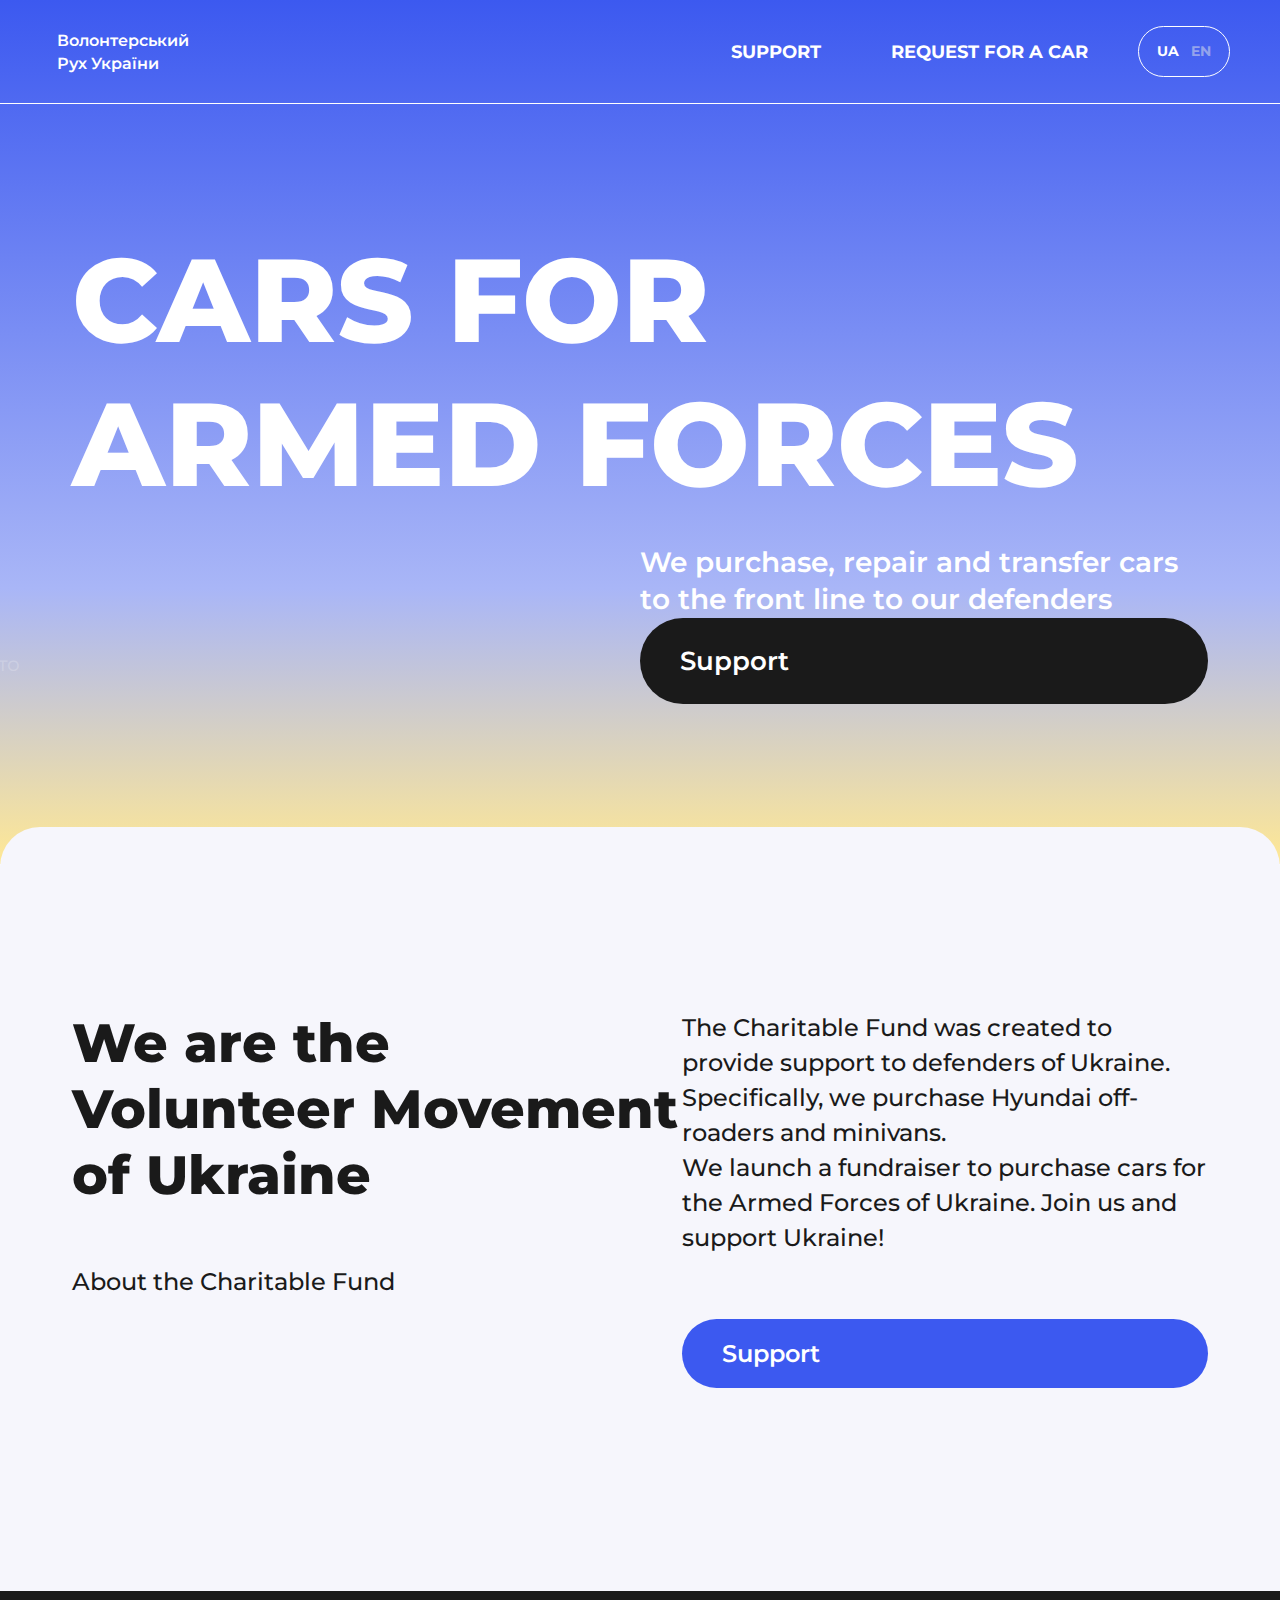
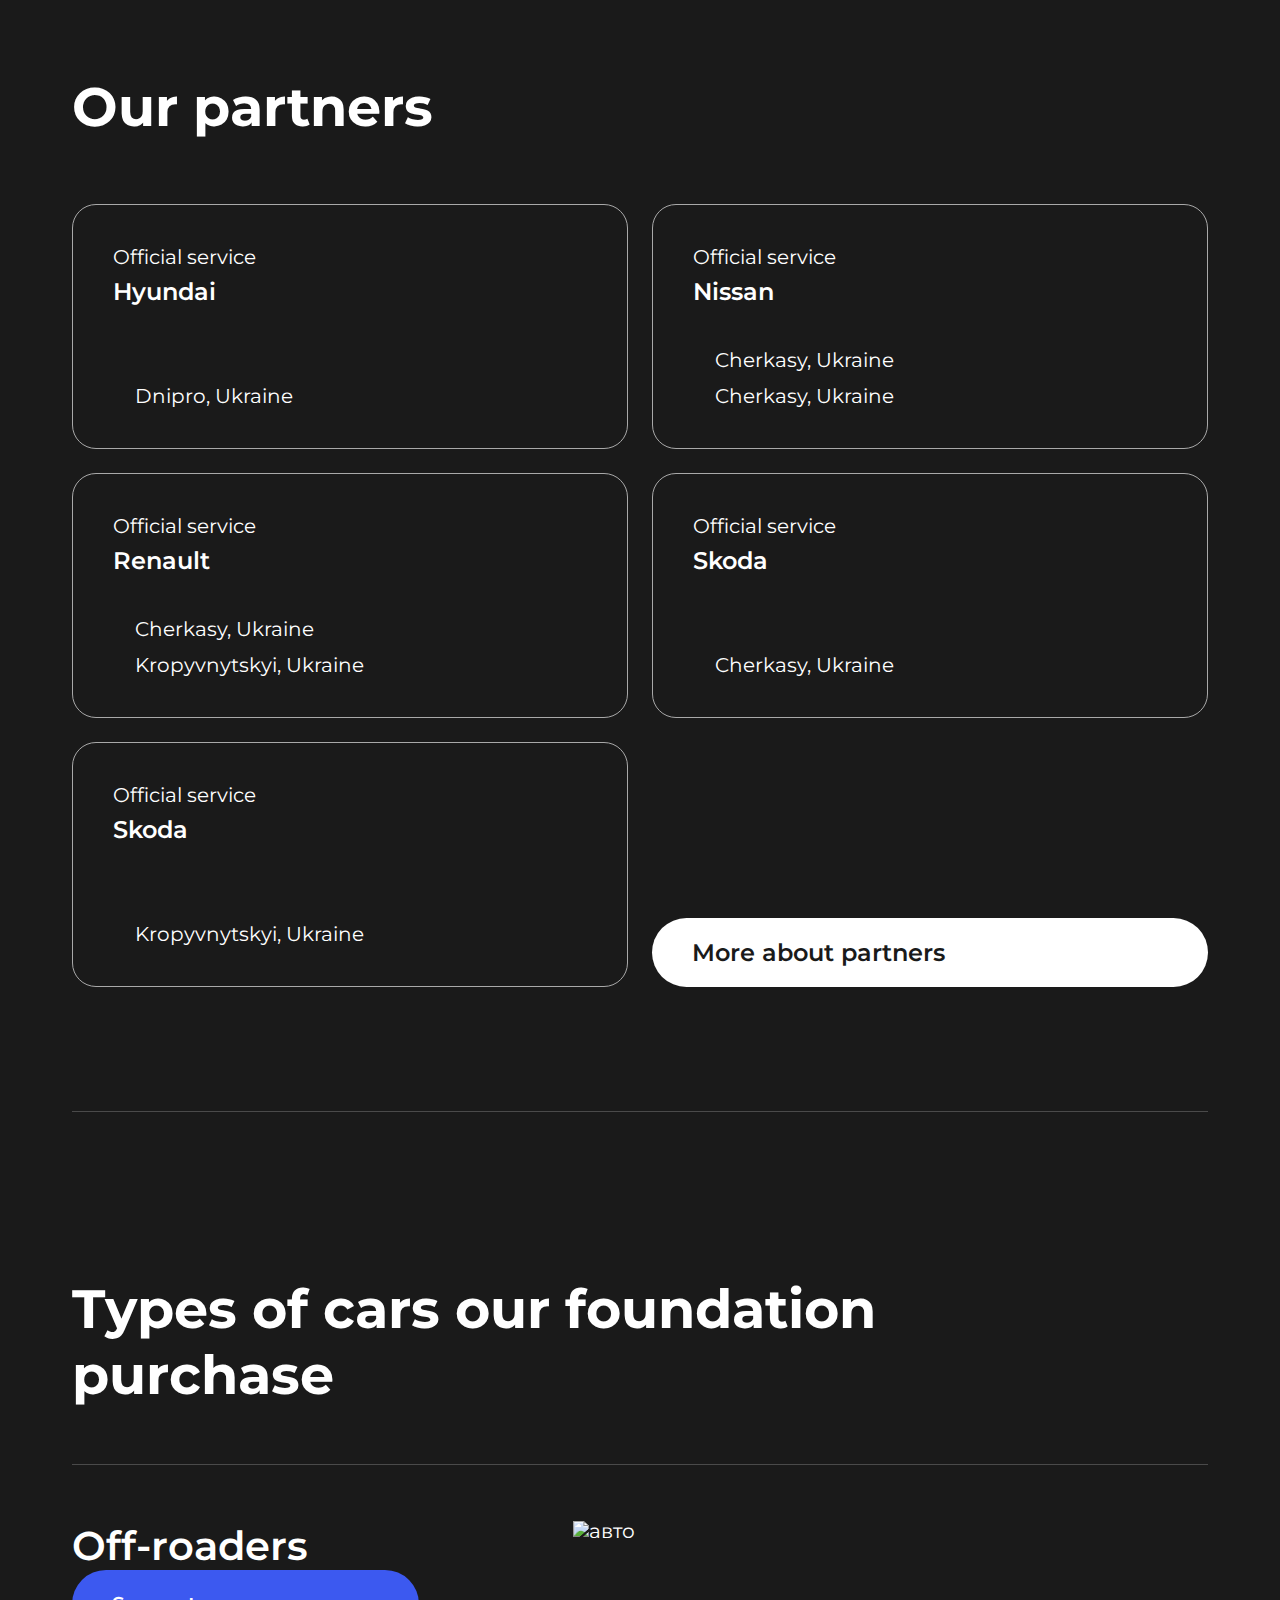
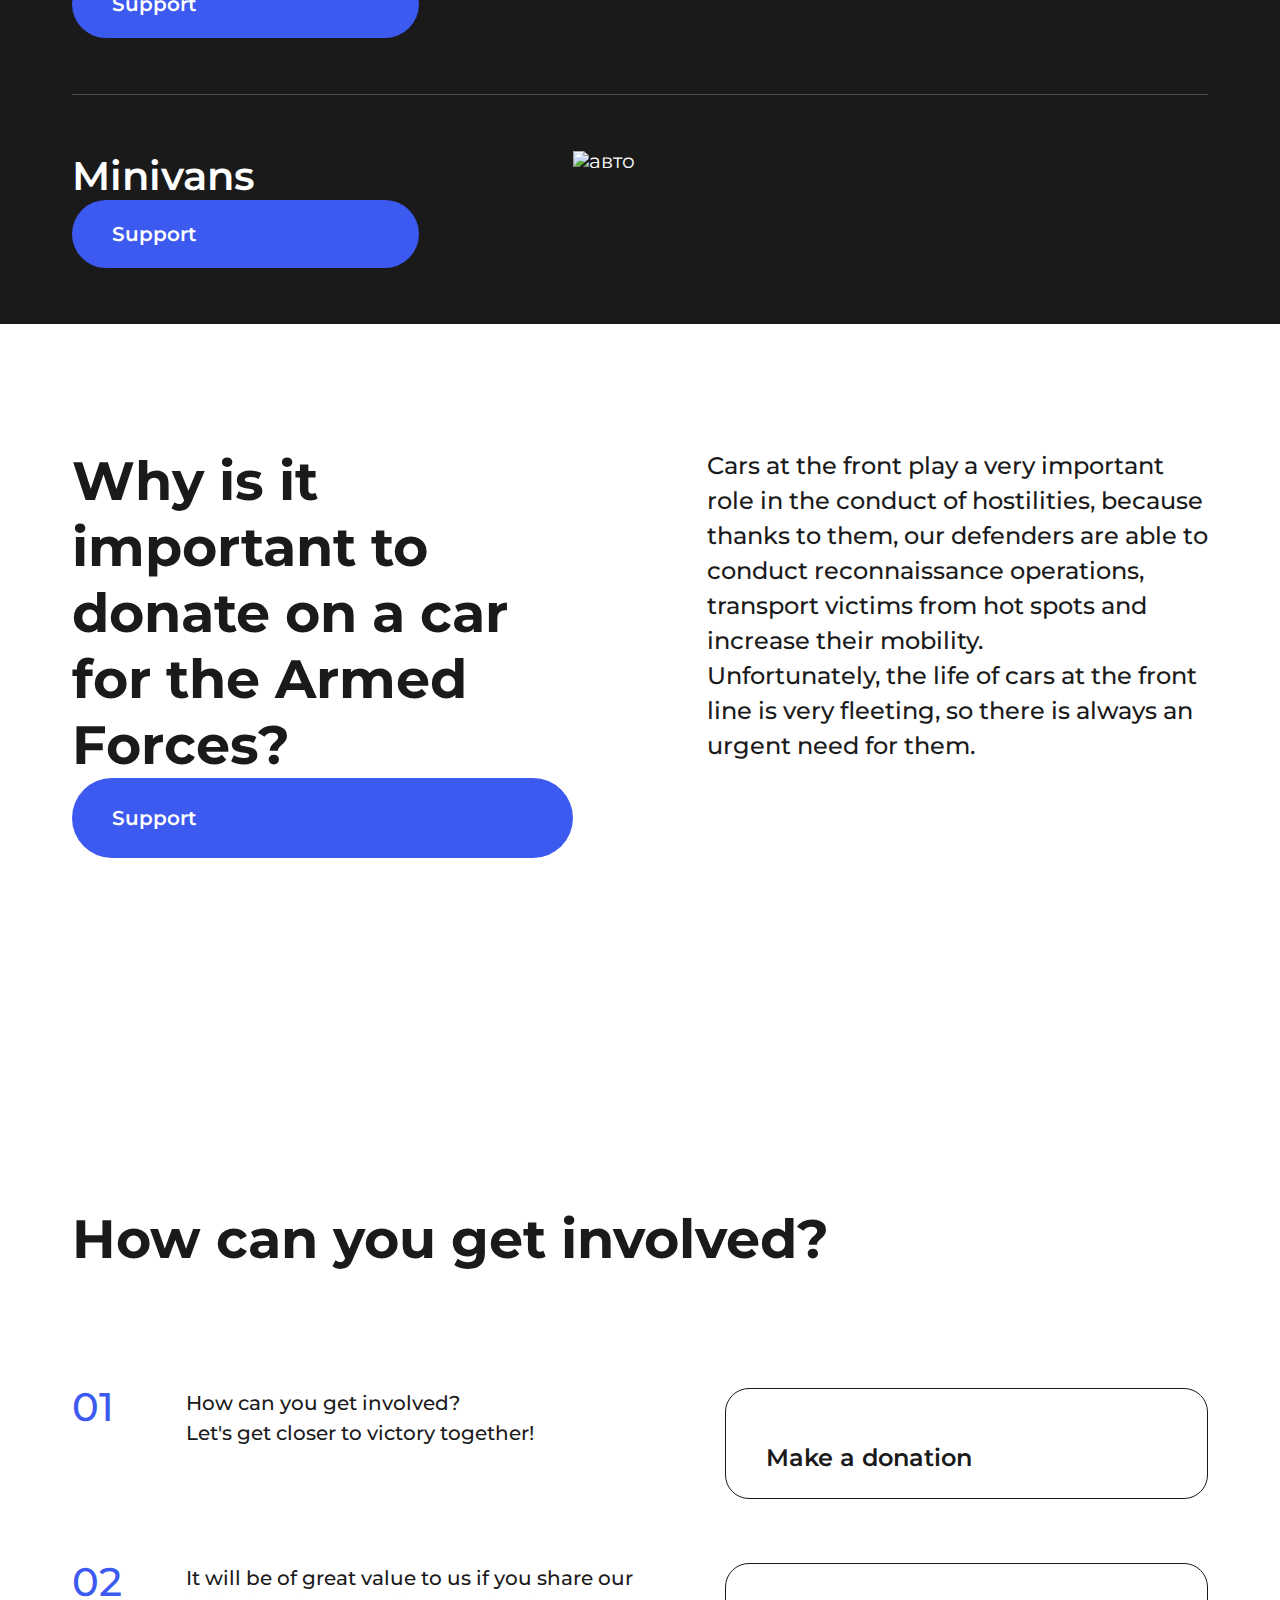
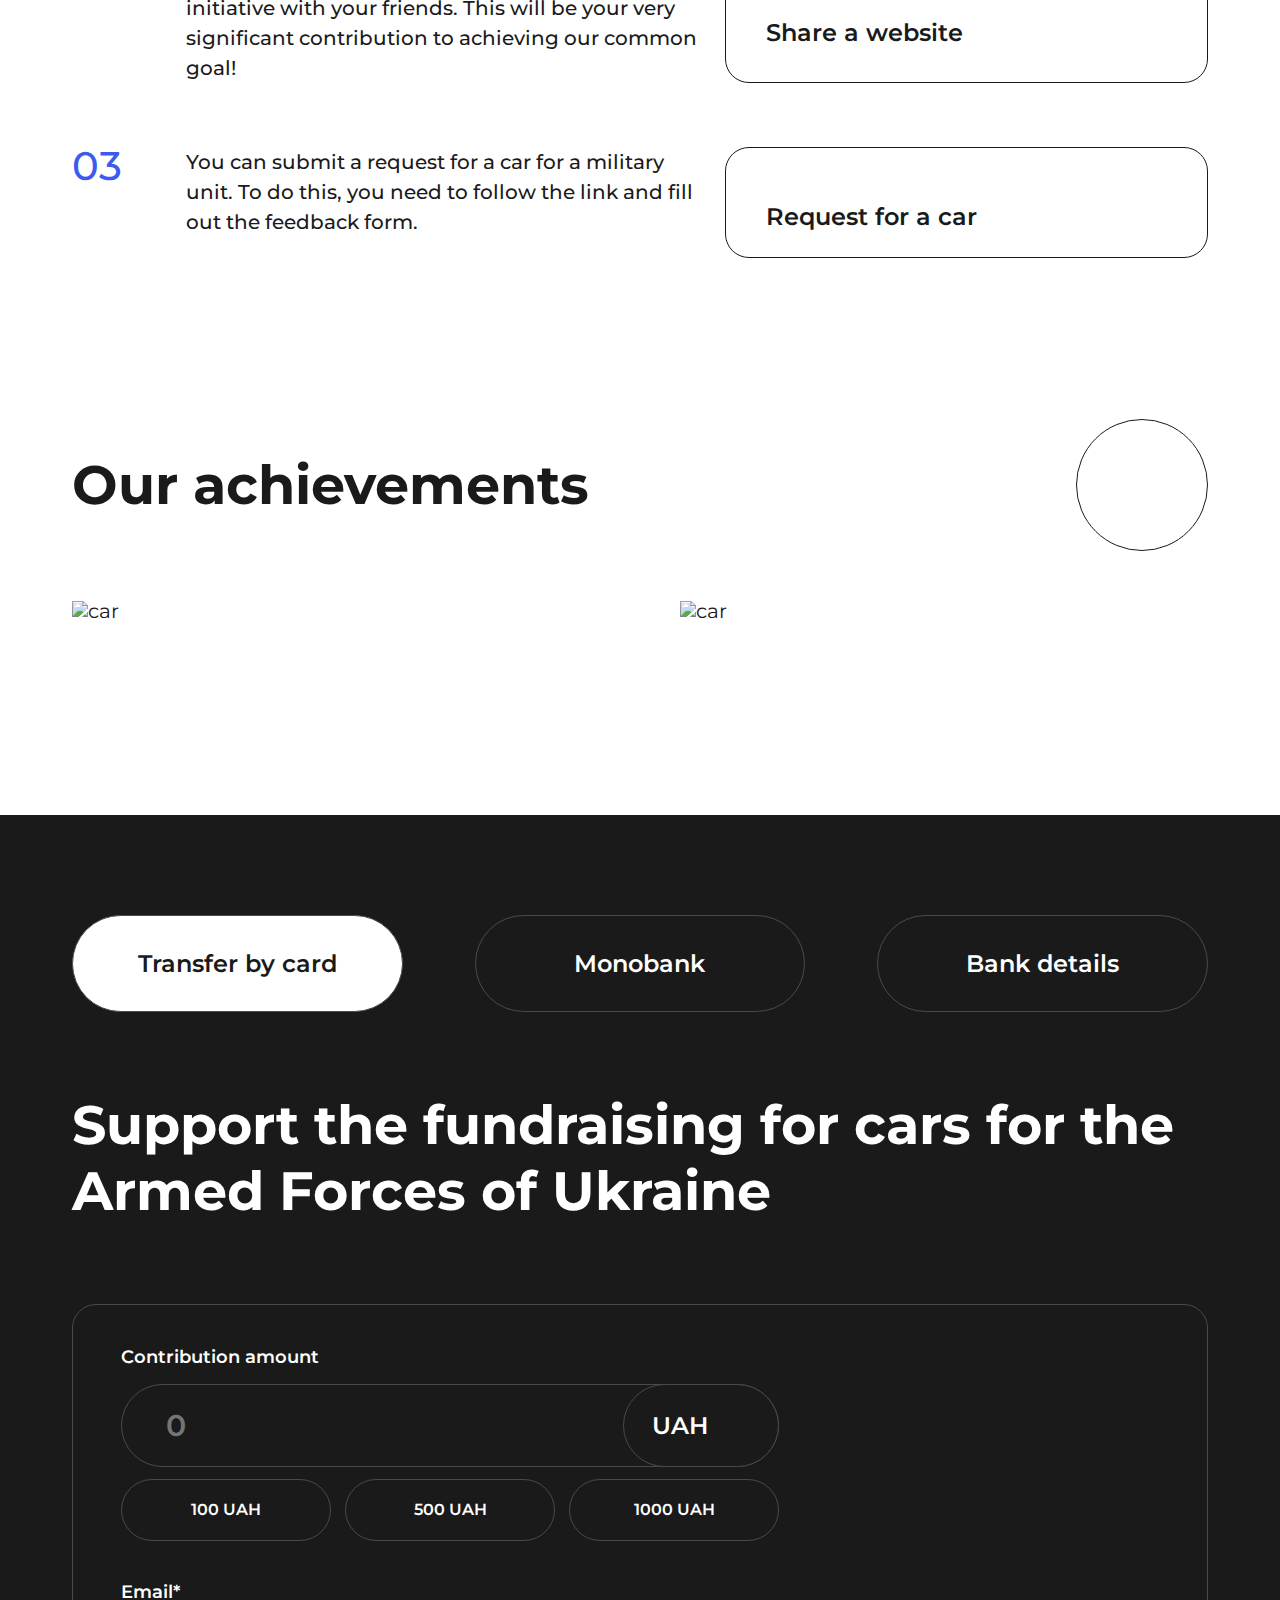
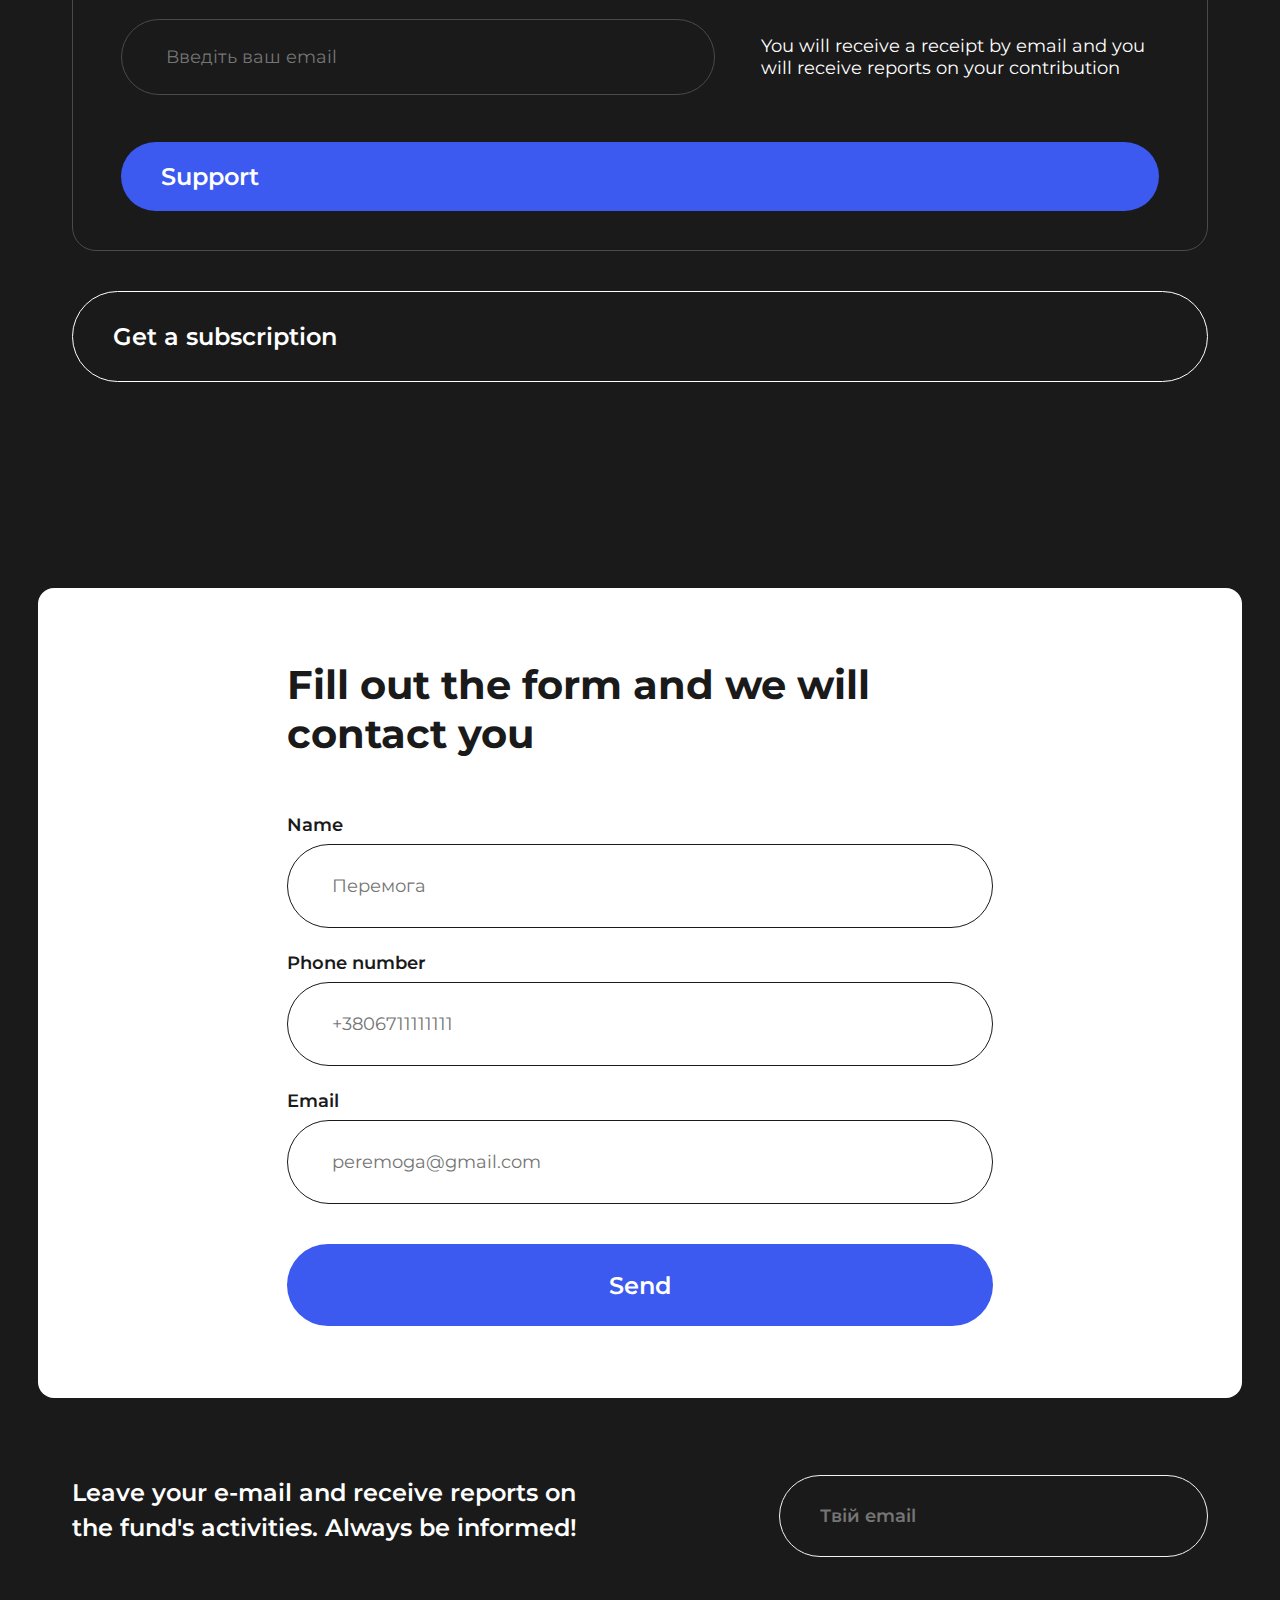
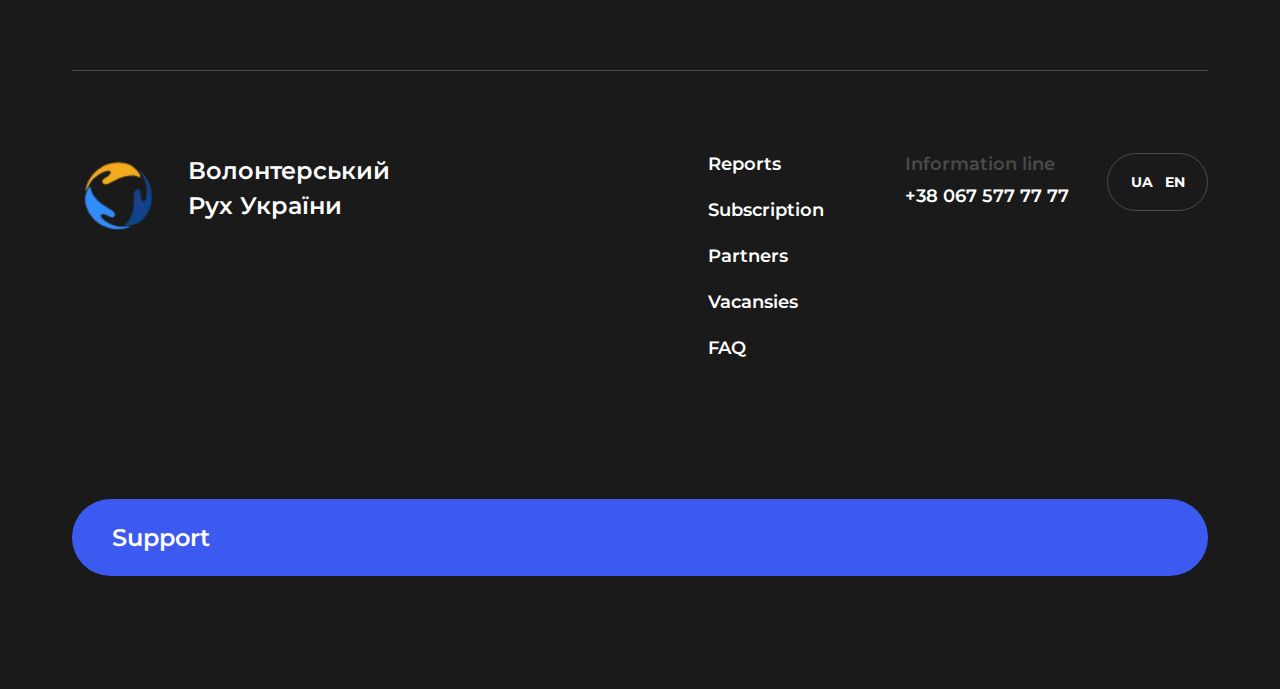
==== index.html @ e4f96b6b "Add files via upload" ====
<!DOCTYPE html>
<html lang="ru">

<head>
	<title data-lang="home_page-title">Волонтерський Рух України</title>
	<meta charset="UTF-8">
	<meta name="format-detection" content="telephone=no">
	<!-- <style>body{opacity: 0;}</style> -->
	<link rel="stylesheet" href="css/style.min.css?_v=20230626115347">

	<link rel="shortcut icon" href="logo.ico">
	<meta name="Волонтерський Рух України" content="Волонтерський Рух України, збір коштів на машини для ЗСУ">
	<meta name="description" content="збір коштів на машини для ЗСУ, донат">
	<meta name="viewport" content="width=device-width, initial-scale=1.0">
</head>


<body>
	<div class="wrapper">
		<header class="header">
			<div class="header__box">
				<div class="header__logo">
					<div class="header__logo-img"><a href="home.html"><picture><source srcset="img/logo.webp" type="image/webp"><img src="img/logo.png" alt=""></picture></a></div>
					<div class="header__logo-text">Волонтерський Рух України</div>
				</div>
				<ul class="header__nav">
					<li class="header__nav-item"><a data-lang="home_page-28" href="index.html#donat">Підтримати</a></li>
					<li class="header__nav-item avto"><a data-lang="home_page-29" href="index.html#contact-form">Запит на авто</a></li>
				</ul>
				<div class="header__btns">
					<button class="header__btns-btn header__btns-btn--active" data-btn="ukr">UA</button>
					<button class="header__btns-btn" data-btn="en">EN</button>
				</div>
			</div>
		</header>
		<main class="page">
			<section class="main">
				<div class="main__box">
					<h1 class="main__title" data-lang="home_page-1">авто для зсу</h1>
					<div class="main__content">
						<div class="main__img"><picture><source srcset="img/main-car.webp" type="image/webp"><img src="img/main-car.webp" alt="авто"></picture></div>
						<div class="main__info">
							<h2 class="main__info-text" data-lang="home_page-2">Купуємо, ремонтуємо та передаємо авто на фронт нашим захисникам</h2>
							<button type="button" class="main__info-btn btn" name="donat"><a data-lang="home_page-3" href="index.html#donat">Підтримати</a><span class="_icon-arrowicon"></span></button>
						</div>
					</div>
				</div>
			</section>

			<section class="info">
				<div class="info__box">
					<div class="info__name">
						<h3 class="info__name-title" data-lang="home_page-4">Ми – Волонтерський Рух України</h3>
						<p class="info__name-text text" data-lang="home_page-5">Про Благодійний фонд</p>
					</div>
					<div class="info__about">
						<p class="info__about-text text" data-lang="home_page-6">Благодійний Фонд створено з метою надання підтримки захисникам України. А саме ми займаємося закупівлею позашляховиків та мінібусів. </p>
						<p class="info__about-text text" data-lang="home_page-7">У нас відкрито збір на авто для ЗСУ. Приєднуйтесь! Все буде Україна! </p>

						<button class="info__about-btn btn-blue" name="donat"><a data-lang="home_page-8" href="index.html#donat">Підтримати</a><span class="_icon-arrowicon"></span></button>
					</div>
				</div>
			</section>

			<section class="partners">
				<div class="partners__box">
					<div class="partners__title title" data-lang="home_page-9">Наші партнери</div>
					<div class="partners__list">
						<div class="partners__list-item item-list">
							<div>
								<div class="item-list-subtitle" data-lang="home_page-10">Офіційний сервіс</div>
								<div class="item-list-title">Hyundai</div>
							</div>
							<div>
								<div class="item-list-place" data-lang="home_page-11">Дніпро, Україна</div>
							</div>
						</div>
						<div class="partners__list-item item-list">
							<div>
								<div class="item-list-subtitle" data-lang="home_page-12">Офіційний сервіс</div>
								<div class="item-list-title">Nissan</div>
							</div>
							<div>
								<div class="item-list-place" data-lang="home_page-13">Черкаси, Україна</div>
								<div class="item-list-place" data-lang="home_page-14">Кропивницький, Україна</div>
							</div>
						</div>
						<div class="partners__list-item item-list">
							<div>
								<div class="item-list-subtitle" data-lang="home_page-15">Офіційний сервіс</div>
								<div class="item-list-title">Renault</div>
							</div>
							<div>
								<div class="item-list-place" data-lang="home_page-16">Черкаси, Україна</div>
								<div class="item-list-place" data-lang="home_page-17">Кропивницький, Україна</div>
							</div>
						</div>
						<div class="partners__list-item item-list">
							<div>
								<div class="item-list-subtitle" data-lang="home_page-18">Офіційний сервіс</div>
								<div class="item-list-title">Skoda</div>
							</div>
							<div>
								<div class="item-list-place" data-lang="home_page-19">Черкаси, Україна</div>
							</div>
						</div>
						<div class="partners__list-item item-list">
							<div>
								<div class="item-list-subtitle" data-lang="home_page-20">Офіційний сервіс</div>
								<div class="item-list-title">Skoda</div>
							</div>
							<div>
								<div class="item-list-place" data-lang="home_page-21">Кропивницький, Україна</div>
							</div>
						</div>
						<button class="partners__list-btn btn" type="button" name="про партнерів"><a href="partners.html" data-lang="home_page-22">Більше про партнерів</a> <span class="_icon-arrowicon"></span></button>
					</div>
				</div>
			</section>

			<section class="cars">
				<div class="cars__box">
					<div class="cars__title title" data-lang="home_page-23">Найпоширеніші авто, що ми закуповуємо</div>
					<div class="cars__items">
						<div class="cars__items-item car">
							<div class="car__content">
								<div class="car__title" data-lang="home_page-24">Позашляховики</div>
								<button class="car__btn btn-blue" type="button" name="donat"><a data-lang="home_page-25" href="index.html#donat">Підтримати</a><span class="_icon-arrowicon"></span></button>
							</div>
							<div class="car__img"><picture><source srcset="img/car1.webp" type="image/webp"><img src="img/car1.png" alt="авто"></picture></div>
						</div>
						<div class="cars__items-item car">
							<div class="car__content">
								<div class="car__title" data-lang="home_page-26">Мікроавтобуси</div>
								<button type="button" class="car__btn btn-blue" name="donat"><a data-lang="home_page-27" href="index.html#donat">Підтримати</a><span class="_icon-arrowicon"></span></button>
							</div>
							<div class="car__img"><picture><source srcset="img/car2.webp" type="image/webp"><img src="img/car2.png" alt="авто"></picture></div>
						</div>
					</div>
				</div>
			</section>

			<section class="why">
				<div class="why__box">
					<div class="why__content">
						<div class="why__title title" data-lang="home_page-30">Чому важливо донатити на авто для ЗСУ?</div>
					</div>
					<div>
						<p class="why__text text" data-lang="home_page-31">Автомобілі на фронті відіграють дуже важливу роль у веденні бойових дій, адже завдяки ним наші захисники мають змогу проводити розвідувальні операції, транспортувати потерпілих з гарячих точок та підвищувати свою мобільність.</p>
						<p class="why__text text" data-lang="home_page-32">Нажаль, автомоболі на фронті є розхідним матеріалом, тому гостра потреба в них залишається завжди. </p>
					</div>
					<button class="why__btn btn-blue" name="підтримати"><a data-lang="home_page-33" href="index.html#donat">Підтримати</a><span class="_icon-arrowicon"></span></button>
				</div>
				<div class="why__img"><picture><source srcset="img/why.webp" type="image/webp"><img src="img/why.png" alt=""></picture></div>
			</section>

			<section class="join">
				<div class="join__box">
					<div class="join__title title" data-lang="home_page-34">Як ти можеш долучитись?</div>
					<div class="join__items">
						<div class="join__items-item items-item">
							<div class="items-item__number">01</div>
							<div>
								<p class="items-item__text" data-lang="home_page-35">Ти можеш підтримати нашу ініціативу своїм донатом. Це може бути як одноразовий внесок, так і підписка на щомісячний донат. </p>
								<p class="items-item__text" data-lang="home_page-36">Давай наближувати перемогу разом!</p>
							</div>
							<button type="button" class="items-item-btn" name="donat"><a href="index.html#donat" data-lang="home_page-37">Зробити внесок</a><span class="_icon-arrowicon"></span></button>
						</div>
						<div class="join__items-item items-item">
							<div class="items-item__number">02</div>
							<p class="items-item__text" data-lang="home_page-38">Для нас буде великою цінністю, якщо ти будеш ділитися із друзями та знайомими нашою ініціативою.
								Це буде твоїм дуже вагомим внеском у досягнення нашої спільної мети!</p>
							<button type="button" class="items-item-btn"><a href="#" data-lang="home_page-39">Поділитись сайтом</a><span class="_icon-arrowicon"></span></button>
						</div>
						<div class="join__items-item items-item">
							<div class="items-item__number">03</div>
							<p class="items-item__text" data-lang="home_page-40">Ви можете подати запит на авто для військової частини в містах. Для цього необхідно перейти за посиланням та заповнити форму зворотнього зв’язку.</p>
							<button type="button" class="items-item-btn"><a href="index.html#contact-form" data-lang="home_page-41">Запит на авто</a><span class="_icon-arrowicon"></span></button>
						</div>
					</div>
				</div>
			</section>

			<section class="progress">
				<div class="progress__box">
					<div class="progress__info">
						<div class="progress__title title" data-lang="home_page-42">Наші досягнення </div>
						<button class="progress__btn swiper-button-next" type="button" name="slider" id="slider-left"><span class="_icon-arrow-right"></span></button>
					</div>
					<!---		<div class="progress__wrapper" id="slider">
							<div class="progress__card">
								<div class="progress__slide swiper-slide">
									<picture><source srcset="img/slider1.webp" type="image/webp"><img src="img/slider1.png" alt="car"></picture>
								</div>
							</div> 
							<div class="progress__card">
								<div class="progress__slide swiper-slide">
									<picture><source srcset="img/slider2.webp" type="image/webp"><img src="img/slider2.png" alt="car"></picture>
								</div>
							</div>
							<div class="progress__card">
								<div class="progress__slide swiper-slide">
									<picture><source srcset="img/slider3.webp" type="image/webp"><img src="img/slider3.png" alt="car"></picture>
								</div>
							</div>
						</div>-->

					<div class="progress__slider swiper">
						<div class="progress__wrapper swiper-wrapper">
							<div class="progress__slide swiper-slide">
								<picture><source srcset="img/slider1.webp" type="image/webp"><img src="img/slider1.png" alt="car"></picture>
							</div>
							<div class="progress__slide swiper-slide">
								<picture><source srcset="img/slider2.webp" type="image/webp"><img src="img/slider2.png" alt="car"></picture>
							</div>
							<div class="progress__slide swiper-slide">
								<picture><source srcset="img/slider3.webp" type="image/webp"><img src="img/slider3.png" alt="car"></picture>
							</div>
						</div>

					</div>

				</div>
			</section>



			<section class="donat">
				<div class="donat__box">
					<div data-tabs class="donat-tabs" id="donat">
						<nav data-tabs-titles class="donat-tabs__navigation">
							<button type="button" class="donat-tabs__title _tab-active" data-lang="home_page-43">Переказ карткою</button>
							<button type="button" class="donat-tabs__title" data-lang="home_page-44">Mono банка</button>
							<button type="button" class="donat-tabs__title" data-lang="home_page-45">Реквізити</button>
						</nav>
						<h3 class="donat-title title" data-lang="home_page-46">Підтримати збір на авто для ЗСУ</h3>
						<div data-tabs-body class="donat-tabs__content">
							<div class="donat-tabs__body tab">
								<div class="tab__card">
									<div class="tab__card-sum">
										<div class="card-sum">
											<label for="sum-donat" class="tab__card-label" data-lang="home_page-47">Сума внеску</label>
											<div class="card-sum__donat">
												<div class="card-sum__input">
													<input type="text" placeholder="0" class="input" id="sum-donat" name="sum-donat">
													<div class="sum__input form-group">
														<div class="dropdown">
															<button class="sum__input-title btn dropdown__button">UAH </button>
															<span class="_icon-chevron-down sum__input-icon"></span>
															<ul class="sum__valuta hidden">
																<li class="sum__valuta-item dropdown__list-item" data-value="uah">UAH</li>
																<li class="sum__valuta-item dropdown__list-item" data-value="usd">USD</li>
																<li class="sum__valuta-item dropdown__list-item" data-value="eur">EUR</li>
															</ul>
															<input type="text" name="select-category" value="" class="dropdown__item-hidden">
														</div>
													</div>
												</div>
												<div class="card-sum__btns">
													<button type="button" class="card-sum__btn one-hundred">100 UAH</button>
													<button type="button" class="card-sum__btn five-hundred">500 UAH</button>
													<button type="button" class="card-sum__btn thousand">1000 UAH</button>
												</div>
											</div>
										</div>
									</div>
									<form class="tab__card-mail">
										<label for="input-email" class="tab__card-label">Email*</label>
										<div class="card-mail">
											<input type="email" class="input" placeholder="Введіть ваш email" id="input-email" name="input-email">
											<div class="card-mail-text" data-lang="home_page-48">Вам надійде квитанція на email та ви будете отримувати звітності по вашому внеску</div>
										</div>
									</form>
									<button type="button" class="tab__card-btn btn-blue" name="donat"><a data-lang="home_page-49" href="#">Підтримати</a><span class="_icon-arrowicon"></span></button>
								</div>
								<button type="button" class="tab__btn btn" id="subs"><a href="#" data-lang="home_page-50">Оформити підписку</a><span class="_icon-arrowicon"></span> </button>
							</div>

							<div class="donat-tabs__body tab">
								<div class="tab__card">
									<div class="tab__card-sum">
										<button type="button" class="tab__mono-btn btn"><a href="#" data-lang="home_page-51">Mono банка</a><span class="_icon-arrowicon"></span></button>
									</div>
									<form class="tab__card-mail">
										<label for="input-email" class="tab__card-label">Email*</label>
										<div class="card-mail">
											<input type="email" class="input" placeholder="Введіть ваш email" id="input-email" name="input-email">
											<div class="card-mail-text" data-lang="home_page-52">Вам надійде квитанція на email та ви будете отримувати звітності по вашому внеску</div>
										</div>
									</form>

								</div>
								<button type="button" class="tab__btn btn" id="subs"><a href="#" data-lang="home_page-53">Оформити підписку</a><span class="_icon-arrowicon"></span> </button>
							</div>

							<div class="donat-tabs__body tab">
								<div class="tab__card invoice">
									<div class="invoice-title" data-lang="home_page-54">Реквізити в Україні</div>
									<ul class="invoice-list list">
										<li class="list-item"><span class="list-item-title">Отримувач: </span>Благодійний фонд «Волонтерський Рух україни» </li>
										<li class="list-item"><span class="list-item-title">Адреса отримувача: </span>Одеса 65039, пр.Гагаріна, 12а, офіс 110</li>
										<li class="list-item"><span class="list-item-title">ЄДРПОУ: </span> 45019226</li>
										<li class="list-item"><span class="list-item-title">IBAN UAH:</span></li>
										<li class="list-item">
											<span class="list-item-title bank">АТ КБ «ПРИВАТБАНК»</span>
											<div class="list-item-text"> UA633052990000026005014933699<span class="_icon-copy"></span></div>
										</li>
										<li class="list-item">
											<span class="list-item-title bank">АТ «Універсал банк»</span>
											<div class="list-item-text">UA103220010000026004170000618 <span class="_icon-copy"></span></div>
										</li>
										<li class="list-item">
											<span class="list-item-title bank">АТ «ПУМБ»</span>
											<div class="list-item-text">UA873348510000000026000204673
												<span class="_icon-copy"></span>
											</div>
										</li>
									</ul>
								</div>

								<div class="tab__card invoice">
									<div class="invoice-title" data-lang="home_page-55">Перекази в іноземній валюті</div>
									<ul class="invoice-list list">
										<li class="list-item"><span class="list-item-title">Account holder: </span> CHARITABLE FUND "VOLUNTEER MOVEMENT OF UKRAINE" </li>
										<li class="list-item"><span class="list-item-title">Account holder address: </span> 110 office,12А Gagarina avenue, Odesa, 65039, Ukraine</li>
										<li class="list-item">
											<span class="list-item-title">IBAN: </span>
											<div class="list-item-text">UA443052990000026006034918626 <span class="_icon-copy"></span></div>
										</li>
										<li class="list-item"><span class="list-item-title">Bank name: </span>JSC CB "PRIVATBANK"</li>
										<li class="list-item"><span class="list-item-title">Bank address: </span>1D HRUSHEVSKOHO STR., KYIV, 01001, UKRAINE</li>
										<li class="list-item"><span class="list-item-title">SWIFT: </span>PBANUA2X</li>
									</ul>
								</div>

							</div>
						</div>
					</div>
				</div>
			</section>


			<section class="contact-form">
				<form class="contact-form__box" id="contact-form">
					<div class="contact-form__title" data-lang="home_page-56">Заповнюйте форму і ми з вами зв’яжемось</div>
					<div class="contact-form__content">
						<div class="contact-form__item contact-item">
							<label for="contact-item__name" class="tab__card-label contact-item__label" data-lang="home_page-57">Ім’я</label>
							<input type="text" placeholder="Перемога" class="contact-item__input input" name="contact-item__name" id="contact-item__name">
						</div>
						<div class="contact-form__item contact-item">
							<label for="contact-item__tel" class="tab__card-label contact-item__label" data-lang="home_page-58">Номер телефону</label>
							<input type="tel" placeholder="+3806711111111" class="contact-item__input input" name="contact-item__tel" id="contact-item__tel">
						</div>
						<div class="contact-form__item contact-item">
							<label for="contact-item__email" class="tab__card-label contact-item__label">Email</label>
							<input type="email" placeholder="peremoga@gmail.com" class="contact-item__input input" name="contact-item__email" id="contact-item__email">
						</div>
					</div>
					<button type="button" class="contact-form__btn" data-modal data-lang="home_page-59">Надіслати</button>
				</form>
			</section>

		</main>
		<footer class="footer">
			<div class="footer__box">
				<div class="footer__form" id="report">
					<div class="footer__form-text" data-lang="home_page-60">Залишай свою електронну пошту та отримуй звітність про діяльність фонду. Будь завжди в курсі !</div>
					<form class="footer__form-input">
						<input autocomplete="off" type="email" name="form-footer" data-error="Помилка" placeholder="Твій email" class="input">
						<button type="button" class="footer__form-btn"><span class="_icon-arrowicon"></span></button>
					</form>
				</div>
				<div class="footer__content">
					<div class="footer__logo">
						<div class="footer__logo-img"><a href="index.html"><picture><source srcset="img/logo1.webp" type="image/webp"><img src="img/logo1.png" alt="логотип Волонтерський Рух України"></picture></a></div>
						<div class="footer__logo-text">Волонтерський Рух України</div>
					</div>
					<div class="footer__lists">
						<ul class="footer__list">
							<li class="footer__list-item"><a data-lang="home_page-61" href="index.html#report">Звітність</a></li>
							<li class="footer__list-item"><a data-lang="home_page-62" href="index.html#subs">Підписка</a></li>
							<li class="footer__list-item"><a data-lang="home_page-63" href="partners.html">Партнери</a></li>
							<li class="footer__list-item"><a data-lang="home_page-64" href="vacancy.html">Вакансії</a></li>
							<li class="footer__list-item"><a data-lang="home_page-65" href="help.html">Часті запитання</a> </li>
						</ul>
						<ul class="footer__list">
							<li class="footer__list-info" data-lang="home_page-66">Інформаційна лінія</li>
							<li class="footer__list-tel">+38 067 577 77 77</li>
						</ul>
					</div>
					<div class="footer__btns btn">
						<button class="footer__btns-btn header__btns-btn--active" data-btn="ukr">UA</button>
						<button class="footer__btns-btn" data-btn="en">EN</button>
					</div>
				</div>
				<button class="footer__btn-main btn" name="donat"><a data-lang="home_page-67" href="index.html#donat">Підтримати</a><span class="_icon-arrowicon"></span></button>
			</div>
		</footer>
	</div>




	<div class="modal">
		<div class="modal__wrapper">
			<button data-close type="button" class="modal__close">&times;</button>
			<!---<div data-close class="modal__close">&times;</div>--->
			<div class="modal__text">
				<p data-lang="home_page-68">Дякуємо, що залишили запит на нашому сайті. Очікуйте, найближчим часом з вами зв’яжуться.</p>
				<p data-lang="home_page-69">Все буде Україна!</p>
			</div>
			<button data-close type="button" class="modal__btn btn-blue"><a href="index.html#donat" data-lang="home_page-70">Підтримати збір</a><span class="_icon-arrowicon"></span></button>
		</div>
	</div>

	<script src="js/app.min.js?_v=20230626115347"></script>

</body>

</html>
---- css/style.min.css ----
@charset "UTF-8";@import url(https://fonts.googleapis.com/css?family=Montserrat:regular,500,600,700,800,900);@font-face{font-family:icomoon;font-display:swap;src:url(../fonts/icomoon.woff2) format("woff2"),url(../fonts/icomoon.woff) format("woff");font-weight:400;font-style:normal}[class*=_icon-]:before{font-family:icomoon;font-style:normal;font-weight:400;font-variant:normal;text-transform:none;line-height:1;-webkit-font-smoothing:antialiased;-moz-osx-font-smoothing:grayscale}[class*=_icon-]:before{display:block}@font-face{font-family:icomoon;src:url(fonts/icomoon.eot?kvaiyr);src:url(fonts/icomoon.eot?kvaiyr#iefix) format("embedded-opentype"),url(fonts/icomoon.ttf?kvaiyr) format("truetype"),url(fonts/icomoon.woff?kvaiyr) format("woff"),url(fonts/icomoon.svg?kvaiyr#icomoon) format("svg");font-weight:400;font-style:normal;font-display:block}[class*=" icon-"],[class^=icon-]{font-family:icomoon!important;speak:never;font-style:normal;font-weight:400;font-variant:normal;text-transform:none;line-height:1;-webkit-font-smoothing:antialiased;-moz-osx-font-smoothing:grayscale}._icon-arrow-left:before{content:"\e907";font-weight:600;font-size:40px}._icon-map-icon .path1:before{content:"\e905";color:#212121}._icon-map-icon .path2:before{content:"\e906";margin-left:-.900390625em;color:#fff}._icon-arrow-right:before{content:"\e903";font-weight:600;font-size:40px}._icon-copy:before{content:"\e904";color:#3c59f0}._icon-chevron-down:before{content:"\e902"}._icon-arrowicon:before{content:"\e900";font-size:28px;font-weight:600;pointer-events:none}*{padding:0;margin:0;border:0}*,:after,:before{-webkit-box-sizing:border-box;box-sizing:border-box}body,html{height:100%;min-width:320px}body{color:#1a1a1a;line-height:1;font-family:Montserrat;font-size:1.25rem;-ms-text-size-adjust:100%;-moz-text-size-adjust:100%;-webkit-text-size-adjust:100%;-webkit-font-smoothing:antialiased;-moz-osx-font-smoothing:grayscale}button,input,textarea{font-family:Montserrat;font-size:inherit}button{cursor:pointer;color:inherit;background-color:inherit}a{color:inherit}a:link,a:visited{text-decoration:none}a:hover{text-decoration:none}ul li{list-style:none}img{vertical-align:top}h1,h2,h3,h4,h5,h6{font-weight:inherit;font-size:inherit}.lock body{overflow:hidden;-ms-touch-action:none;touch-action:none}.wrapper{min-height:100%;display:-webkit-box;display:-ms-flexbox;display:flex;-webkit-box-orient:vertical;-webkit-box-direction:normal;-ms-flex-direction:column;flex-direction:column;overflow:hidden}.wrapper>main{-webkit-box-flex:1;-ms-flex:1 1 auto;flex:1 1 auto}.wrapper>*{min-width:0}[class*=__container]{max-width:73.125rem;-webkit-box-sizing:content-box;box-sizing:content-box;margin:0 auto;padding:0 .9375rem}.tabs__navigation{display:-webkit-box;display:-ms-flexbox;display:flex}.tabs__title{border:1px solid #eee;padding:.625rem .9375rem;border-radius:.3125rem}.tabs__title._tab-active{border:1px solid #000}.tabs__content{border:1px solid #eee;padding:.625rem .9375rem}[class*=-ibg]{position:relative}[class*=-ibg] img{position:absolute;width:100%;height:100%;top:0;left:0;-o-object-fit:cover;object-fit:cover}[class*=-ibg_contain] img{-o-object-fit:contain;object-fit:contain}.btn{border-radius:72px;display:-webkit-box;display:-ms-flexbox;display:flex;-webkit-box-pack:justify;-ms-flex-pack:justify;justify-content:space-between;-webkit-box-align:center;-ms-flex-align:center;align-items:center}.btn a{width:100%;font-weight:600;text-align:left;display:block}.btn img{display:block}.btn-blue{padding:20px 40px;border-radius:72px;display:-webkit-box;display:-ms-flexbox;display:flex;-webkit-box-pack:justify;-ms-flex-pack:justify;justify-content:space-between;-webkit-box-align:center;-ms-flex-align:center;align-items:center;background-color:#3c59f0;color:#fff;-webkit-transition:all ease .3s;-o-transition:all ease .3s;transition:all ease .3s}.btn-blue:hover{background:#fff;border:1px solid #3c59f0;color:#3c59f0}.btn-blue a{width:100%;text-align:left;font-weight:600;display:block}.btn-blue img{display:block}.input{background-color:#1a1a1a;border:1px solid #f3f3f3;border-radius:4.5rem;font-weight:600;font-size:1.125rem;line-height:1.375rem;color:#4a4a4a}.input:focus{border-color:#fff;color:#fff}.contact-item__input:focus{color:#3c59f0}.text{font-weight:500;font-size:24px;line-height:35px}.title{font-weight:700;line-height:66px}@supports (font-size:clamp(2.25rem ,1.8409090909rem + 2.0454545455vw ,3.375rem)){.title{font-size:clamp(2.25rem ,1.8409090909rem + 2.0454545455vw ,3.375rem)}}@supports not (font-size:clamp(2.25rem ,1.8409090909rem + 2.0454545455vw ,3.375rem)){.title{font-size:calc(2.25rem + 1.125 * (100vw - 20rem)/ 55)}}.hidden{display:none}.header{z-index:2;color:#fff}.header__box{max-width:1440px;height:104px;margin:0 auto;display:-ms-grid;display:grid;-ms-grid-columns:26.2% 58.8% 15%;grid-template-columns:26.2% 58.8% 15%;-webkit-box-align:center;-ms-flex-align:center;align-items:center;border-bottom:1px solid #fff}.header__logo{display:-webkit-box;display:-ms-flexbox;display:flex;-webkit-box-align:center;-ms-flex-align:center;align-items:center}@supports (padding-left:clamp(0.625rem ,-1.1940298507rem + 4.8507462687vw ,4.6875rem)){.header__logo{padding-left:clamp(.625rem ,-1.1940298507rem + 4.8507462687vw ,4.6875rem)}}@supports not (padding-left:clamp(0.625rem ,-1.1940298507rem + 4.8507462687vw ,4.6875rem)){.header__logo{padding-left:calc(.625rem + 4.0625 * (100vw - 37.5rem)/ 83.75)}}.header__logo-text{width:9.5625rem;margin-left:.875rem;font-weight:600;font-size:1rem;line-height:1.4375rem}.header__btns{display:-webkit-box;display:-ms-flexbox;display:flex;border:1px solid #fff;border-radius:32px;-ms-grid-column-align:center;justify-self:center;padding:1rem 1.125rem;gap:12px}.header__btns-btn{font-weight:700;font-size:.875rem;line-height:1.0625rem;color:#94a3ec}.header__nav{display:-webkit-inline-box;display:-ms-inline-flexbox;display:inline-flex;-ms-grid-column-align:end;justify-self:end;gap:4.375rem}.header__nav-item{font-weight:700;font-size:1.125rem;line-height:1.375rem;text-transform:uppercase}.header__btns-btn--active{color:#fff}.footer{background-color:#1a1a1a}.footer__box{max-width:1440px;margin:0 auto;color:#fff}@supports (padding-left:clamp(1.5rem ,0.4090909091rem + 5.4545454545vw ,4.5rem)){.footer__box{padding-left:clamp(1.5rem ,.4090909091rem + 5.4545454545vw ,4.5rem)}}@supports not (padding-left:clamp(1.5rem ,0.4090909091rem + 5.4545454545vw ,4.5rem)){.footer__box{padding-left:calc(1.5rem + 3 * (100vw - 20rem)/ 55)}}@supports (padding-right:clamp(1.5rem ,0.4090909091rem + 5.4545454545vw ,4.5rem)){.footer__box{padding-right:clamp(1.5rem ,.4090909091rem + 5.4545454545vw ,4.5rem)}}@supports not (padding-right:clamp(1.5rem ,0.4090909091rem + 5.4545454545vw ,4.5rem)){.footer__box{padding-right:calc(1.5rem + 3 * (100vw - 20rem)/ 55)}}@supports (padding-bottom:clamp(4.375rem ,3.3977272727rem + 4.8863636364vw ,7.0625rem)){.footer__box{padding-bottom:clamp(4.375rem ,3.3977272727rem + 4.8863636364vw ,7.0625rem)}}@supports not (padding-bottom:clamp(4.375rem ,3.3977272727rem + 4.8863636364vw ,7.0625rem)){.footer__box{padding-bottom:calc(4.375rem + 2.6875 * (100vw - 20rem)/ 55)}}.footer__form{padding-bottom:7.0625rem;display:-webkit-box;display:-ms-flexbox;display:flex;-webkit-box-pack:justify;-ms-flex-pack:justify;justify-content:space-between;border-bottom:1px solid #4a4a4a}@supports (gap:clamp(1.875rem ,-5.2875rem + 19.1vw ,13.8125rem)){.footer__form{gap:clamp(1.875rem ,-5.2875rem + 19.1vw ,13.8125rem)}}@supports not (gap:clamp(1.875rem ,-5.2875rem + 19.1vw ,13.8125rem)){.footer__form{gap:calc(1.875rem + 11.9375 * (100vw - 37.5rem)/ 62.5)}}.footer__form-text{max-width:547px;font-weight:600;font-size:1.5rem;line-height:2.1875rem;-webkit-box-flex:1;-ms-flex:1 60%;flex:1 60%}.footer__form-input{-webkit-box-flex:1;-ms-flex:1 40%;flex:1 40%;-ms-flex-item-align:end;-ms-grid-row-align:end;align-self:end;position:relative}.footer__form-input input{width:100%;padding:1.8125rem 0 1.8125rem 2.5rem}.footer__form-btn{position:absolute;top:25px;right:32px}.footer__content{margin-top:82px;margin-bottom:116px;display:-ms-grid;display:grid;-ms-grid-columns:56% 31.8% auto;grid-template-columns:56% 31.8% auto}.footer__logo{display:-webkit-box;display:-ms-flexbox;display:flex}.footer__logo-text{width:12.75rem;margin-left:1.5625rem;font-weight:600;font-size:1.5rem;line-height:2.1875rem}.footer__logo-img{width:5.6875rem}.footer__logo-img img{width:100%}.footer__lists{display:-webkit-box;display:-ms-flexbox;display:flex;-webkit-box-pack:justify;-ms-flex-pack:justify;justify-content:space-between}.footer__list{font-weight:600;font-size:1.125rem;line-height:1.375rem}.footer__list-item{margin-bottom:1.5rem}.footer__list-info{margin-bottom:10px;color:#4a4a4a}.footer__btns{width:101px;height:58px;border:1px solid #4a4a4a;-webkit-box-pack:center;-ms-flex-pack:center;justify-content:center;gap:12px;-ms-grid-column-align:end;justify-self:end}.footer__btns-btn{font-weight:700;font-size:14px;line-height:17px;text-transform:uppercase}.footer__btn-main{width:100%;padding:24px 40px;background-color:#3c59f0;font-size:24px;line-height:29px;-webkit-transition:all ease .3s;-o-transition:all ease .3s;transition:all ease .3s}.footer__btn-main:hover{background:#fff;border:1px solid #3c59f0;color:#3c59f0}.main{background:-webkit-gradient(linear,left top,left bottom,from(#3c59f0),color-stop(68.13%,#a9b6f7),to(#ffe895));background:-o-linear-gradient(top,#3c59f0 0,#a9b6f7 68.13%,#ffe895 100%);background:linear-gradient(180deg,#3c59f0 0,#a9b6f7 68.13%,#ffe895 100%);margin-top:-104px;color:#fff}.main__box{max-width:1440px;margin:0 auto;padding-top:166px;padding-bottom:160px}@supports (padding-left:clamp(1.5rem ,0.4090909091rem + 5.4545454545vw ,4.5rem)){.main__box{padding-left:clamp(1.5rem ,.4090909091rem + 5.4545454545vw ,4.5rem)}}@supports not (padding-left:clamp(1.5rem ,0.4090909091rem + 5.4545454545vw ,4.5rem)){.main__box{padding-left:calc(1.5rem + 3 * (100vw - 20rem)/ 55)}}@supports (padding-right:clamp(1.5rem ,0.4090909091rem + 5.4545454545vw ,4.5rem)){.main__box{padding-right:clamp(1.5rem ,.4090909091rem + 5.4545454545vw ,4.5rem)}}@supports not (padding-right:clamp(1.5rem ,0.4090909091rem + 5.4545454545vw ,4.5rem)){.main__box{padding-right:calc(1.5rem + 3 * (100vw - 20rem)/ 55)}}.main__title{font-weight:800;margin:62px 0 28px;text-transform:uppercase}@supports (font-size:clamp(3.375rem ,1.9204545455rem + 7.2727272727vw ,7.375rem)){.main__title{font-size:clamp(3.375rem ,1.9204545455rem + 7.2727272727vw ,7.375rem)}}@supports not (font-size:clamp(3.375rem ,1.9204545455rem + 7.2727272727vw ,7.375rem)){.main__title{font-size:calc(3.375rem + 4 * (100vw - 20rem)/ 55)}}@supports (line-height:clamp(4.125rem ,2.3522727273rem + 8.8636363636vw ,9rem)){.main__title{line-height:clamp(4.125rem ,2.3522727273rem + 8.8636363636vw ,9rem)}}@supports not (line-height:clamp(4.125rem ,2.3522727273rem + 8.8636363636vw ,9rem)){.main__title{line-height:calc(4.125rem + 4.875 * (100vw - 20rem)/ 55)}}.main__content{max-width:1296px;margin:0 auto;display:-ms-grid;display:grid;-ms-grid-columns:1fr 1fr;grid-template-columns:1fr 1fr}.main__info{font-weight:600;font-size:28px;line-height:37px;display:-ms-grid;display:grid}.main__info-text{font-weight:600;font-size:28px;line-height:37px}.main__info-btn{-ms-flex-item-align:end;-ms-grid-row-align:end;align-self:end;text-align:start;padding:1.6875rem 2.5rem;background-color:#1a1a1a}.main__info-btn:hover{background:#f6f6fc;color:#3c59f0}.main__info-btn a{font-size:1.625rem;line-height:2rem}.main__img{max-width:609px;margin-top:6.875rem;margin-left:-114px}.main__img img{width:100%;opacity:.2}.info{margin-top:-37px;background:#f6f6fc;border-radius:40px 40px 0 0}.info__box{max-width:1440px;margin:0 auto;font-weight:500;line-height:37px;display:-webkit-box;display:-ms-flexbox;display:flex;-webkit-box-pack:justify;-ms-flex-pack:justify;justify-content:space-between}@supports (padding-left:clamp(1.5rem ,0.4090909091rem + 5.4545454545vw ,4.5rem)){.info__box{padding-left:clamp(1.5rem ,.4090909091rem + 5.4545454545vw ,4.5rem)}}@supports not (padding-left:clamp(1.5rem ,0.4090909091rem + 5.4545454545vw ,4.5rem)){.info__box{padding-left:calc(1.5rem + 3 * (100vw - 20rem)/ 55)}}@supports (padding-right:clamp(1.5rem ,0.4090909091rem + 5.4545454545vw ,4.5rem)){.info__box{padding-right:clamp(1.5rem ,.4090909091rem + 5.4545454545vw ,4.5rem)}}@supports not (padding-right:clamp(1.5rem ,0.4090909091rem + 5.4545454545vw ,4.5rem)){.info__box{padding-right:calc(1.5rem + 3 * (100vw - 20rem)/ 55)}}@supports (padding-top:clamp(4rem ,1.2954545455rem + 13.5227272727vw ,11.4375rem)){.info__box{padding-top:clamp(4rem ,1.2954545455rem + 13.5227272727vw ,11.4375rem)}}@supports not (padding-top:clamp(4rem ,1.2954545455rem + 13.5227272727vw ,11.4375rem)){.info__box{padding-top:calc(4rem + 7.4375 * (100vw - 20rem)/ 55)}}@supports (padding-bottom:clamp(5.375rem ,2.7159090909rem + 13.2954545455vw ,12.6875rem)){.info__box{padding-bottom:clamp(5.375rem ,2.7159090909rem + 13.2954545455vw ,12.6875rem)}}@supports not (padding-bottom:clamp(5.375rem ,2.7159090909rem + 13.2954545455vw ,12.6875rem)){.info__box{padding-bottom:calc(5.375rem + 7.3125 * (100vw - 20rem)/ 55)}}@supports (font-size:clamp(1rem ,0.8181818182rem + 0.9090909091vw ,1.5rem)){.info__box{font-size:clamp(1rem ,.8181818182rem + .9090909091vw ,1.5rem)}}@supports not (font-size:clamp(1rem ,0.8181818182rem + 0.9090909091vw ,1.5rem)){.info__box{font-size:calc(1rem + .5 * (100vw - 20rem)/ 55)}}.info__name-title{max-width:636px;margin-bottom:56px;font-weight:800}@supports (font-size:clamp(2.25rem ,1.8409090909rem + 2.0454545455vw ,3.375rem)){.info__name-title{font-size:clamp(2.25rem ,1.8409090909rem + 2.0454545455vw ,3.375rem)}}@supports not (font-size:clamp(2.25rem ,1.8409090909rem + 2.0454545455vw ,3.375rem)){.info__name-title{font-size:calc(2.25rem + 1.125 * (100vw - 20rem)/ 55)}}@supports (line-height:clamp(2.75rem ,2.25rem + 2.5vw ,4.125rem)){.info__name-title{line-height:clamp(2.75rem ,2.25rem + 2.5vw ,4.125rem)}}@supports not (line-height:clamp(2.75rem ,2.25rem + 2.5vw ,4.125rem)){.info__name-title{line-height:calc(2.75rem + 1.375 * (100vw - 20rem)/ 55)}}.info__about{max-width:526px}.info__about-btn{width:100%;margin-top:64px}.partners{background-color:#1a1a1a}.partners__box{max-width:1440px;margin:0 auto;color:#fff;padding-top:83px}@supports (padding-left:clamp(1.5rem ,0.4090909091rem + 5.4545454545vw ,4.5rem)){.partners__box{padding-left:clamp(1.5rem ,.4090909091rem + 5.4545454545vw ,4.5rem)}}@supports not (padding-left:clamp(1.5rem ,0.4090909091rem + 5.4545454545vw ,4.5rem)){.partners__box{padding-left:calc(1.5rem + 3 * (100vw - 20rem)/ 55)}}@supports (padding-right:clamp(1.5rem ,0.4090909091rem + 5.4545454545vw ,4.5rem)){.partners__box{padding-right:clamp(1.5rem ,.4090909091rem + 5.4545454545vw ,4.5rem)}}@supports not (padding-right:clamp(1.5rem ,0.4090909091rem + 5.4545454545vw ,4.5rem)){.partners__box{padding-right:calc(1.5rem + 3 * (100vw - 20rem)/ 55)}}.partners__list{margin-top:64px;padding-bottom:124px;display:-ms-grid;display:grid;gap:24px;-ms-grid-columns:(minmax(200px,636px))[2];grid-template-columns:repeat(2,minmax(200px,636px));border-bottom:1px solid #4a4a4a}.partners__list-item{height:245px;width:100%}.partners__list-btn{padding:20px 40px;-ms-flex-item-align:end;-ms-grid-row-align:end;align-self:end;background-color:#fff;color:#1a1a1a;font-weight:600;font-size:24px;line-height:29px}.partners__list-btn:hover{background:#1a1a1a;border:1px solid #fff;color:#fff}.item-list{max-width:636px;font-weight:400;font-size:20px;line-height:24px;border:1px solid #a9a9a9;border-radius:24px;padding:40px 0 40px 40px;display:-ms-grid;display:grid;-ms-flex-line-pack:justify;align-content:space-between;-webkit-transition:all ease-in .3s;-o-transition:all ease-in .3s;transition:all ease-in .3s}.item-list:hover{background-color:#fff;color:#1a1a1a;-webkit-box-shadow:3px 3px 5px 2px rgba(238,241,243,.2);box-shadow:3px 3px 5px 2px rgba(238,241,243,.2)}.item-list:hover .item-list-place::before{content:"";background-image:url(../img/map-blk.svg);width:18px;height:20px;position:absolute;top:0;left:0}.item-list-title{margin-top:8px;font-weight:600;font-size:24px;line-height:29px}.item-list-place{position:relative;padding-left:22px;margin-top:12px}.item-list-place::before{content:"";background-image:url(../img/map-pin.svg);width:18px;height:20px;position:absolute;top:0;left:0}.cars{background-color:#1a1a1a}.cars__box{max-width:1440px;margin:0 auto;color:#fff}@supports (padding-left:clamp(1.5rem ,0.4090909091rem + 5.4545454545vw ,4.5rem)){.cars__box{padding-left:clamp(1.5rem ,.4090909091rem + 5.4545454545vw ,4.5rem)}}@supports not (padding-left:clamp(1.5rem ,0.4090909091rem + 5.4545454545vw ,4.5rem)){.cars__box{padding-left:calc(1.5rem + 3 * (100vw - 20rem)/ 55)}}@supports (padding-right:clamp(1.5rem ,0.4090909091rem + 5.4545454545vw ,4.5rem)){.cars__box{padding-right:clamp(1.5rem ,.4090909091rem + 5.4545454545vw ,4.5rem)}}@supports not (padding-right:clamp(1.5rem ,0.4090909091rem + 5.4545454545vw ,4.5rem)){.cars__box{padding-right:calc(1.5rem + 3 * (100vw - 20rem)/ 55)}}@supports (padding-top:clamp(4rem ,1.7272727273rem + 11.3636363636vw ,10.25rem)){.cars__box{padding-top:clamp(4rem ,1.7272727273rem + 11.3636363636vw ,10.25rem)}}@supports not (padding-top:clamp(4rem ,1.7272727273rem + 11.3636363636vw ,10.25rem)){.cars__box{padding-top:calc(4rem + 6.25 * (100vw - 20rem)/ 55)}}.cars__title{max-width:924px;margin-bottom:56px}.car{padding:56px 0;border-top:1px solid #4a4a4a;display:-webkit-box;display:-ms-flexbox;display:flex;-webkit-box-pack:justify;-ms-flex-pack:justify;justify-content:space-between}.car__content{max-width:347px;width:100%;display:-ms-grid;display:grid;-ms-flex-line-pack:justify;align-content:space-between}.car__title{font-weight:600;line-height:49px}@supports (font-size:clamp(1.5rem ,1.1363636364rem + 1.8181818182vw ,2.5rem)){.car__title{font-size:clamp(1.5rem ,1.1363636364rem + 1.8181818182vw ,2.5rem)}}@supports not (font-size:clamp(1.5rem ,1.1363636364rem + 1.8181818182vw ,2.5rem)){.car__title{font-size:calc(1.5rem + 1 * (100vw - 20rem)/ 55)}}.car__img{max-width:635px;-webkit-box-flex:0;-ms-flex:0 59.4%;flex:0 59.4%;-webkit-transition:all ease .3s;-o-transition:all ease .3s;transition:all ease .3s}.car__img img{width:100%}.car__img:hover{-webkit-transform:scale(1.02);-ms-transform:scale(1.02);transform:scale(1.02)}.why__box{max-width:1440px;margin:0 auto;display:-ms-grid;display:grid;-ms-grid-columns:1fr 1fr;grid-template-columns:1fr 1fr;-webkit-box-pack:justify;-ms-flex-pack:justify;justify-content:space-between}@supports (padding-left:clamp(1.5rem ,0.4090909091rem + 5.4545454545vw ,4.5rem)){.why__box{padding-left:clamp(1.5rem ,.4090909091rem + 5.4545454545vw ,4.5rem)}}@supports not (padding-left:clamp(1.5rem ,0.4090909091rem + 5.4545454545vw ,4.5rem)){.why__box{padding-left:calc(1.5rem + 3 * (100vw - 20rem)/ 55)}}@supports (padding-right:clamp(1.5rem ,0.4090909091rem + 5.4545454545vw ,4.5rem)){.why__box{padding-right:clamp(1.5rem ,.4090909091rem + 5.4545454545vw ,4.5rem)}}@supports not (padding-right:clamp(1.5rem ,0.4090909091rem + 5.4545454545vw ,4.5rem)){.why__box{padding-right:calc(1.5rem + 3 * (100vw - 20rem)/ 55)}}@supports (padding-top:clamp(4rem ,2.6363636364rem + 6.8181818182vw ,7.75rem)){.why__box{padding-top:clamp(4rem ,2.6363636364rem + 6.8181818182vw ,7.75rem)}}@supports not (padding-top:clamp(4rem ,2.6363636364rem + 6.8181818182vw ,7.75rem)){.why__box{padding-top:calc(4rem + 3.75 * (100vw - 20rem)/ 55)}}@supports (padding-bottom:clamp(4rem ,1.7272727273rem + 11.3636363636vw ,10.25rem)){.why__box{padding-bottom:clamp(4rem ,1.7272727273rem + 11.3636363636vw ,10.25rem)}}@supports not (padding-bottom:clamp(4rem ,1.7272727273rem + 11.3636363636vw ,10.25rem)){.why__box{padding-bottom:calc(4rem + 6.25 * (100vw - 20rem)/ 55)}}@supports ((-moz-column-gap:clamp(1.25rem ,-1.3409090909rem + 12.9545454545vw ,8.375rem)) or (column-gap:clamp(1.25rem ,-1.3409090909rem + 12.9545454545vw ,8.375rem))){.why__box{-webkit-column-gap:clamp(1.25rem ,-1.3409090909rem + 12.9545454545vw ,8.375rem);-moz-column-gap:clamp(1.25rem ,-1.3409090909rem + 12.9545454545vw ,8.375rem);column-gap:clamp(1.25rem ,-1.3409090909rem + 12.9545454545vw ,8.375rem)}}@supports not ((-moz-column-gap:clamp(1.25rem ,-1.3409090909rem + 12.9545454545vw ,8.375rem)) or (column-gap:clamp(1.25rem ,-1.3409090909rem + 12.9545454545vw ,8.375rem))){.why__box{-webkit-column-gap:calc(1.25rem + 7.125 * (100vw - 20rem)/ 55);-moz-column-gap:calc(1.25rem + 7.125 * (100vw - 20rem)/ 55);column-gap:calc(1.25rem + 7.125 * (100vw - 20rem)/ 55)}}.why__title{max-width:636px}.why__text{max-width:526px;-ms-grid-row-span:2;grid-row:span 2}.why__btn{height:80px;-ms-flex-item-align:end;-ms-grid-row-align:end;align-self:end}.why__img{width:100%}.why__img img{width:100%}.join__box{max-width:1440px;margin:0 auto;padding-top:164px}@supports (padding-left:clamp(1.5rem ,0.4090909091rem + 5.4545454545vw ,4.5rem)){.join__box{padding-left:clamp(1.5rem ,.4090909091rem + 5.4545454545vw ,4.5rem)}}@supports not (padding-left:clamp(1.5rem ,0.4090909091rem + 5.4545454545vw ,4.5rem)){.join__box{padding-left:calc(1.5rem + 3 * (100vw - 20rem)/ 55)}}@supports (padding-right:clamp(1.5rem ,0.4090909091rem + 5.4545454545vw ,4.5rem)){.join__box{padding-right:clamp(1.5rem ,.4090909091rem + 5.4545454545vw ,4.5rem)}}@supports not (padding-right:clamp(1.5rem ,0.4090909091rem + 5.4545454545vw ,4.5rem)){.join__box{padding-right:calc(1.5rem + 3 * (100vw - 20rem)/ 55)}}@supports (padding-bottom:clamp(4rem ,2.0681818182rem + 9.6590909091vw ,9.3125rem)){.join__box{padding-bottom:clamp(4rem ,2.0681818182rem + 9.6590909091vw ,9.3125rem)}}@supports not (padding-bottom:clamp(4rem ,2.0681818182rem + 9.6590909091vw ,9.3125rem)){.join__box{padding-bottom:calc(4rem + 5.3125 * (100vw - 20rem)/ 55)}}.join__items{display:-ms-grid;display:grid;row-gap:64px}@supports (padding-top:clamp(2.4375rem ,0.6875rem + 8.75vw ,7.25rem)){.join__items{padding-top:clamp(2.4375rem ,.6875rem + 8.75vw ,7.25rem)}}@supports not (padding-top:clamp(2.4375rem ,0.6875rem + 8.75vw ,7.25rem)){.join__items{padding-top:calc(2.4375rem + 4.8125 * (100vw - 20rem)/ 55)}}.items-item{display:-ms-grid;display:grid;-ms-grid-columns:10% auto 42.5%;grid-template-columns:10% auto 42.5%}.items-item__number{font-weight:500;font-size:40px;line-height:37px;color:#3c59f0}.items-item__text{max-width:526px;font-weight:500;font-size:20px;line-height:30px;-webkit-transition:all ease .3s;-o-transition:all ease .3s;transition:all ease .3s}.items-item__text:first-child{margin-bottom:0}.items-item__text:hover{-webkit-transform:scale(1.01);-ms-transform:scale(1.01);transform:scale(1.01)}.items-item-btn{padding:54px 26px 26px 40px;border:1px solid #1a1a1a;border-radius:24px;font-weight:600;font-size:24px;line-height:29px;text-align:start;display:-webkit-box;display:-ms-flexbox;display:flex;-webkit-box-pack:justify;-ms-flex-pack:justify;justify-content:space-between;-webkit-transition:all ease .3s;-o-transition:all ease .3s;transition:all ease .3s}.items-item-btn:hover{border:1px solid #3c59f0;color:#3c59f0}.items-item-btn a{width:100%}.progress__box{max-width:1440px;margin:0 auto;padding-top:12px;overflow:hidden}@supports (padding-left:clamp(1.5rem ,0.4090909091rem + 5.4545454545vw ,4.5rem)){.progress__box{padding-left:clamp(1.5rem ,.4090909091rem + 5.4545454545vw ,4.5rem)}}@supports not (padding-left:clamp(1.5rem ,0.4090909091rem + 5.4545454545vw ,4.5rem)){.progress__box{padding-left:calc(1.5rem + 3 * (100vw - 20rem)/ 55)}}@supports (padding-right:clamp(1.5rem ,0.4090909091rem + 5.4545454545vw ,4.5rem)){.progress__box{padding-right:clamp(1.5rem ,.4090909091rem + 5.4545454545vw ,4.5rem)}}@supports not (padding-right:clamp(1.5rem ,0.4090909091rem + 5.4545454545vw ,4.5rem)){.progress__box{padding-right:calc(1.5rem + 3 * (100vw - 20rem)/ 55)}}@supports (padding-bottom:clamp(5rem ,3.0909090909rem + 9.5454545455vw ,10.25rem)){.progress__box{padding-bottom:clamp(5rem ,3.0909090909rem + 9.5454545455vw ,10.25rem)}}@supports not (padding-bottom:clamp(5rem ,3.0909090909rem + 9.5454545455vw ,10.25rem)){.progress__box{padding-bottom:calc(5rem + 5.25 * (100vw - 20rem)/ 55)}}.progress__info{max-width:1296px;margin:0 auto;display:-webkit-box;display:-ms-flexbox;display:flex;-webkit-box-pack:justify;-ms-flex-pack:justify;justify-content:space-between;-webkit-box-align:center;-ms-flex-align:center;align-items:center}.progress__title{max-width:1440px}.progress__wrapper{margin-top:50px;gap:24px;width:100%;display:-webkit-box;display:-ms-flexbox;display:flex;position:relative;left:0;-webkit-transition:all ease .7s;-o-transition:all ease .7s;transition:all ease .7s;width:100%}@supports (width:clamp(17.5rem ,11.9090909091rem + 27.9545454545vw ,32.875rem)){.progress__slide img{width:clamp(17.5rem ,11.9090909091rem + 27.9545454545vw ,32.875rem)}}@supports not (width:clamp(17.5rem ,11.9090909091rem + 27.9545454545vw ,32.875rem)){.progress__slide img{width:calc(17.5rem + 15.375 * (100vw - 20rem)/ 55)}}.progress__btn{width:132px;height:132px;border:1px solid #1a1a1a;border-radius:50%}.progress__card{position:relative;float:left;-webkit-transition:all ease .2s;-o-transition:all ease .2s;transition:all ease .2s}.donat{background-color:#1a1a1a}.donat__box{max-width:1440px;padding-top:100px;margin:0 auto;color:#fff}@supports (padding-left:clamp(0.5625rem ,-0.8693181818rem + 7.1590909091vw ,4.5rem)){.donat__box{padding-left:clamp(.5625rem ,-.8693181818rem + 7.1590909091vw ,4.5rem)}}@supports not (padding-left:clamp(0.5625rem ,-0.8693181818rem + 7.1590909091vw ,4.5rem)){.donat__box{padding-left:calc(.5625rem + 3.9375 * (100vw - 20rem)/ 55)}}@supports (padding-right:clamp(0.5625rem ,-0.8693181818rem + 7.1590909091vw ,4.5rem)){.donat__box{padding-right:clamp(.5625rem ,-.8693181818rem + 7.1590909091vw ,4.5rem)}}@supports not (padding-right:clamp(0.5625rem ,-0.8693181818rem + 7.1590909091vw ,4.5rem)){.donat__box{padding-right:calc(.5625rem + 3.9375 * (100vw - 20rem)/ 55)}}@supports (padding-bottom:clamp(4rem ,2.6363636364rem + 6.8181818182vw ,7.75rem)){.donat__box{padding-bottom:clamp(4rem ,2.6363636364rem + 6.8181818182vw ,7.75rem)}}@supports not (padding-bottom:clamp(4rem ,2.6363636364rem + 6.8181818182vw ,7.75rem)){.donat__box{padding-bottom:calc(4rem + 3.75 * (100vw - 20rem)/ 55)}}.donat-tabs__navigation{width:100%;display:-ms-grid;display:grid;-ms-grid-columns:(minmax(200px,382px))[3];grid-template-columns:repeat(3,minmax(200px,382px));-webkit-box-pack:justify;-ms-flex-pack:justify;justify-content:space-between;line-height:29px}@supports (gap:clamp(0.0000000625rem ,-1.6363635511rem + 8.1818180682vw ,4.5rem)){.donat-tabs__navigation{gap:clamp(.0000000625rem ,-1.6363635511rem + 8.1818180682vw ,4.5rem)}}@supports not (gap:clamp(0.0000000625rem ,-1.6363635511rem + 8.1818180682vw ,4.5rem)){.donat-tabs__navigation{gap:calc(.0000000625rem + 4.4999999375 * (100vw - 20rem)/ 55)}}.donat-tabs__title{margin-bottom:80px;padding:33px 0;display:-webkit-box;display:-ms-flexbox;display:flex;-webkit-box-pack:center;-ms-flex-pack:center;justify-content:center;-webkit-box-align:center;-ms-flex-align:center;align-items:center;border:1px solid #4a4a4a;border-radius:64px;font-weight:600;font-size:24px}.tab{margin-top:80px}.tab__card{padding:41px 48px 39px;border:1px solid #4a4a4a;border-radius:24px}.tab__card-label{font-weight:600;font-size:18px;line-height:22px}.tab__card-btn{width:100%;font-weight:600;font-size:24px;line-height:29px}.tab__btn{width:100%;margin-top:40px;padding:30px 40px;border:1px solid #fff;font-weight:600;font-size:24px;line-height:29px;-webkit-transition:all ease .3s;-o-transition:all ease .3s;transition:all ease .3s}.tab__btn:hover{background:#f6f6fc;color:#1a1a1a}.tab__mono-btn{width:100%;margin-top:40px;margin-bottom:40px;padding:30px 40px;border:1px solid #fff;font-weight:600;font-size:24px;line-height:29px;-webkit-transition:all ease .3s;-o-transition:all ease .3s;transition:all ease .3s}.tab__mono-btn:hover{background-color:#fff;color:#1a1a1a}.card-sum{max-width:658px}.card-sum__donat{margin-top:16px}.card-sum__btns{margin-bottom:40px;display:-webkit-box;display:-ms-flexbox;display:flex;-webkit-box-pack:justify;-ms-flex-pack:justify;justify-content:space-between}.card-sum__btn{width:210px;padding:20px 0;border:1px solid #4a4a4a;border-radius:72px;font-weight:600;font-size:16px;line-height:20px}.card-sum__btn:hover{border-color:#fff}.card-sum__btn:active{background:#fff;color:#1a1a1a}.card-sum__input{position:relative;margin-bottom:12px}.card-sum input{width:100%;padding:22px 0 22px 44px;font-weight:600;font-size:30px;line-height:37px;color:#fff;border:1px solid #4a4a4a}.card-mail{max-width:1121px;margin:16px 0 47px;display:-webkit-box;display:-ms-flexbox;display:flex;-webkit-box-pack:justify;-ms-flex-pack:justify;justify-content:space-between;-webkit-box-align:center;-ms-flex-align:center;align-items:center;gap:46px}.card-mail input{width:100%;padding:26px 44px;font-weight:400;font-size:18px;line-height:22px;border:1px solid #4a4a4a}.card-mail-text{max-width:417px;font-weight:400;font-size:18px;line-height:22px}.sum__input{position:absolute;top:0;right:0}.sum__input-title{width:156px;font-family:Montserrat;padding:26px 28px;font-weight:600;font-size:24px;line-height:29px;border:1px solid #4a4a4a;cursor:pointer;background-color:#1a1a1a;color:#fff;position:relative}.sum__input-title--active{color:#fff;border-color:#fff}.sum__input-icon{position:absolute;top:31px;right:28px;pointer-events:none}.sum__valuta{margin-top:2px;padding:26px 0;text-align:center;border:1px solid #fff;border-radius:24px;background-color:#1a1a1a;overflow:hidden}.sum__valuta-item{margin-bottom:12px;font-weight:600;font-size:20px;line-height:24px;cursor:pointer;color:#4a4a4a}.sum__valuta-item:last-child{margin-bottom:0}.sum__valuta-item:hover{color:#3c59f0}.dropdown{width:156px;position:relative}.dropdown__item-hidden{display:none}.hidden{display:none}.arrow-open{-webkit-transform:rotateX(180deg);transform:rotateX(180deg)}.invoice{margin-bottom:40px}.invoice-title{margin-bottom:45px;font-weight:700;font-size:32px;line-height:39px}.list-item{margin-bottom:20px;display:-webkit-box;display:-ms-flexbox;display:flex;font-weight:400;font-size:24px;line-height:29px;text-transform:capitalize}.list-item-title{margin-right:10px;font-weight:600}.list-item-text{display:-webkit-box;display:-ms-flexbox;display:flex;margin-right:30px}.bank{margin-right:40px}._icon-copy{margin-left:40px}._tab-active{background-color:#fff;color:#1a1a1a}.contact-form{padding:82px 38px 77px;background-color:#1a1a1a}.contact-form__box{max-width:1363px;margin:0 auto;padding-top:72px;padding-bottom:72px;background-color:#fff;border-radius:16px}@supports (padding-left:clamp(9.375rem ,-0.9375rem + 20.625vw ,19.6875rem)){.contact-form__box{padding-left:clamp(9.375rem ,-.9375rem + 20.625vw ,19.6875rem)}}@supports not (padding-left:clamp(9.375rem ,-0.9375rem + 20.625vw ,19.6875rem)){.contact-form__box{padding-left:calc(9.375rem + 10.3125 * (100vw - 50rem)/ 50)}}@supports (padding-right:clamp(9.375rem ,-0.9375rem + 20.625vw ,19.6875rem)){.contact-form__box{padding-right:clamp(9.375rem ,-.9375rem + 20.625vw ,19.6875rem)}}@supports not (padding-right:clamp(9.375rem ,-0.9375rem + 20.625vw ,19.6875rem)){.contact-form__box{padding-right:calc(9.375rem + 10.3125 * (100vw - 50rem)/ 50)}}.contact-form__title{font-weight:700;font-size:40px;line-height:49px}.contact-form__content{margin-top:56px}.contact-form__btn{width:100%;margin-top:16px;padding:26.5px 0;background:#3c59f0;border-radius:72px;font-weight:600;font-size:24px;line-height:29px;color:#fff;-webkit-transition:all ease .3s;-o-transition:all ease .3s;transition:all ease .3s}.contact-form__btn:hover{background:#fff;border:1px solid #3c59f0;color:#3c59f0}.contact-item__input{width:100%;margin-top:8px;margin-bottom:24px;padding:30px 44px;background-color:#fff;border:1px solid #1a1a1a;display:block;font-weight:400;font-size:18px;line-height:22px;color:#a9a9a9}.modal{position:fixed;top:0;left:0;z-index:1050;display:none;width:100%;height:100%;overflow:hidden;background-color:rgba(0,0,0,.5)}.modal__wrapper{max-width:1076px;margin:40px auto;padding:178px 196px 88px 196px;background-color:#fff;border-radius:24px;position:relative}.modal__content{width:100%;padding:40px;overflow-y:auto}.modal__close{position:absolute;top:8px;right:14px;font-size:50px;color:#1a1a1a;font-weight:400;border:none;background-color:transparent;cursor:pointer}.modal__btn{width:100%;margin-top:90px}.modal__btn a{width:100%;font-size:24px;line-height:29px}.modal__text{font-weight:600;font-size:28px;line-height:37px}.modal__text p{margin-bottom:24px}.modal__text p:last-child{margin-bottom:0}.show{display:block}.hide{display:none}.progress__wrapper{max-width:1290px;padding-bottom:30px;display:-webkit-box;display:-ms-flexbox;display:flex;gap:30px;position:relative;left:0;-webkit-transition:all ease .7s;-o-transition:all ease .7s;transition:all ease .7s}.header-page{z-index:2;color:#1a1a1a;background-color:#f6f6fc}.header-page__box{max-width:1440px;height:104px;margin:0 auto;display:-ms-grid;display:grid;-ms-grid-columns:26.2% 58.8% 15%;grid-template-columns:26.2% 58.8% 15%;-webkit-box-align:center;-ms-flex-align:center;align-items:center;border-bottom:1px solid #1a1a1a}.header-page__logo{display:-webkit-box;display:-ms-flexbox;display:flex;-webkit-box-align:center;-ms-flex-align:center;align-items:center}@supports (padding-left:clamp(0.625rem ,-1.1940298507rem + 4.8507462687vw ,4.6875rem)){.header-page__logo{padding-left:clamp(.625rem ,-1.1940298507rem + 4.8507462687vw ,4.6875rem)}}@supports not (padding-left:clamp(0.625rem ,-1.1940298507rem + 4.8507462687vw ,4.6875rem)){.header-page__logo{padding-left:calc(.625rem + 4.0625 * (100vw - 37.5rem)/ 83.75)}}.header-page__logo-text{width:153px;margin-left:14px;font-weight:600;font-size:16px;line-height:23px}.header-page__btns{display:-webkit-box;display:-ms-flexbox;display:flex;border:1px solid #1a1a1a;border-radius:32px;-ms-grid-column-align:center;justify-self:center;padding:1rem 1.125rem;gap:12px}.header-page__btns-btn{font-weight:700;font-size:.875rem;line-height:1.0625rem}.header-page__nav{display:-webkit-inline-box;display:-ms-inline-flexbox;display:inline-flex;-ms-grid-column-align:end;justify-self:end;gap:4.375rem}.header-page__nav-item{font-weight:700;font-size:1.125rem;line-height:1.375rem;text-transform:uppercase}.header-page__btns-btn--active{color:#1a1a1a}.vacancy{padding:0 72px;background-color:#f6f6fc}.vacancy__box{max-width:1296px;margin:0 auto;padding:46px 0 126px}.vacancy__btn{width:90px;height:90px;margin-bottom:63px;border-radius:50%;border:1px solid #000;background-color:#fff}.vacancy__content{display:-webkit-box;display:-ms-flexbox;display:flex;-webkit-box-pack:justify;-ms-flex-pack:justify;justify-content:space-between}.vacancy__items{-webkit-box-flex:0;-ms-flex:0 56.4%;flex:0 56.4%}.vacancy__items-item{padding:40px 40px 46px;background-color:#fff;border:1px solid #000;border-radius:16px}.vacancy__item{height:232px;margin-bottom:24px;display:-ms-grid;display:grid;-ms-flex-line-pack:justify;align-content:space-between;-webkit-transition:all ease .3s;-o-transition:all ease .3s;transition:all ease .3s}.vacancy__item-name{max-width:366px}.vacancy__item-title{display:-webkit-box;display:-ms-flexbox;display:flex;-webkit-box-pack:justify;-ms-flex-pack:justify;justify-content:space-between;font-weight:600;font-size:32px;line-height:39px}.vacancy__item-info{display:-webkit-box;display:-ms-flexbox;display:flex;-webkit-box-pack:justify;-ms-flex-pack:justify;justify-content:space-between;font-weight:500;font-size:20px;line-height:24px}.vacancy__item-work{-ms-flex-item-align:end;-ms-grid-row-align:end;align-self:end;font-weight:400;font-size:24px;line-height:29px;text-decoration-line:underline}.vacancy__item-place{line-height:28px;position:relative}.vacancy__item-place::before{content:"";background-image:url(../img/map-blk.svg);width:18px;height:20px;position:absolute;top:0;left:-24px}.vacancy__item:last-child{margin-bottom:0}.vacancy__item:hover{border-color:#3c59f0;-webkit-box-shadow:4px 4px 8px 0 rgba(144,183,237,.2);box-shadow:4px 4px 8px 0 rgba(144,183,237,.2)}.vacancy__item:hover .vacancy__item-title{color:#3c59f0}.partner{padding:0 72px;background-color:#f6f6fc}.partner__box{max-width:1296px;margin:0 auto;padding:46px 0 126px}.partner__btn{width:90px;height:90px;margin-bottom:63px;border-radius:50%;border:1px solid #000;background-color:#fff}.partner__content{display:-webkit-box;display:-ms-flexbox;display:flex;-webkit-box-pack:justify;-ms-flex-pack:justify;justify-content:space-between}.partner__items{-webkit-box-flex:0;-ms-flex:0 57.56%;flex:0 57.56%}.partner__items-item{padding:40px 40px 46px;background-color:#fff;border:1px solid #000;border-radius:16px}.partner__items-item:hover .partner__item-title{color:#3c59f0}.partner__item{height:232px;margin-bottom:24px;display:-ms-grid;display:grid;-ms-flex-line-pack:justify;align-content:space-between}.partner__item-hyundai{padding-left:76px;position:relative}.partner__item-hyundai::before{content:"";background-image:url(../img/hyundai.svg);width:60px;height:30px;position:absolute;top:0;left:0}.partner__item-renault{padding-left:46px;position:relative}.partner__item-renault::before{content:"";background-image:url(../img/renault.svg);width:30px;height:40px;position:absolute;top:0;left:0}.partner__item-nissan{padding-left:82px;position:relative}.partner__item-nissan::before{content:"";background-image:url("../img/nissan_logo 1.svg");width:62px;height:48px;position:absolute;top:0;left:0}.partner__item-ford{padding-left:110px;position:relative}.no-webp .partner__item-ford::before{background-image:url(../img/ford-logo.png)}.partner__item-ford::before{content:"";width:94px;height:35px;position:absolute;top:0;left:0}.partner__item-skoda{padding-left:77px;position:relative}.no-webp .partner__item-skoda::before{background-image:url(../img/skoda_logo.png)}.partner__item-skoda::before{content:"";width:55px;height:55px;position:absolute;top:0;left:0}.partner__item-title{display:-webkit-box;display:-ms-flexbox;display:flex;-webkit-box-pack:justify;-ms-flex-pack:justify;justify-content:space-between;font-weight:600;font-size:32px;line-height:39px}.partner__item-info{display:-webkit-box;display:-ms-flexbox;display:flex;-webkit-box-pack:justify;-ms-flex-pack:justify;justify-content:space-between;font-weight:500;font-size:20px;line-height:24px}.partner__item-work{-ms-flex-item-align:end;-ms-grid-row-align:end;align-self:end;font-weight:400;font-size:24px;line-height:29px;text-decoration-line:underline}.partner__item-place{position:relative;line-height:28px}.partner__item-place::before{content:"";background-image:url(../img/map-blk.svg);width:18px;height:20px;position:absolute;top:0;left:-22px}.partner__item:last-child{margin-bottom:0}.help{padding:0 72px;background-color:#f6f6fc}.help__box{max-width:1296px;margin:0 auto;padding:46px 0 126px}.help__btn{width:90px;height:90px;margin-bottom:63px;border-radius:50%;border:1px solid #000;background-color:#fff}.help__content{display:-webkit-box;display:-ms-flexbox;display:flex;-webkit-box-pack:justify;-ms-flex-pack:justify;justify-content:space-between}.help__items{-webkit-box-flex:0;-ms-flex:0 57.56%;flex:0 57.56%}.help__items-item{margin-bottom:24px;padding:40px 40px 46px;background-color:#fff;border:1px solid #000;border-radius:16px}.help__items-item:last-child{margin-bottom:0}.help__items-item:hover{border-color:#3c59f0}.help__items-item:hover .help__item-title{color:#3c59f0}.help__title{font-weight:800}.help__item-title{width:100%;margin-bottom:40px;display:-webkit-box;display:-ms-flexbox;display:flex;-webkit-box-pack:justify;-ms-flex-pack:justify;justify-content:space-between;-webkit-box-align:start;-ms-flex-align:start;align-items:start;font-weight:600;font-size:32px;line-height:39px;text-align:start}.help__item-title p{max-width:485px}.help__item-info{font-weight:500;font-size:20px;line-height:30px}.help__item-text{margin-bottom:16px}.help__item-link{display:block;color:#3c59f0;line-height:44px}._spoller-active{color:#3c59f0}._spoller-active span{-webkit-transform:rotateX(180deg);transform:rotateX(180deg)}.swiper{overflow:hidden}.swiper-wrapper{width:100%;height:100%;-webkit-box-sizing:content-box;box-sizing:content-box;display:-webkit-box;display:-ms-flexbox;display:flex;position:relative}.swiper-vertical .swiper-wrapper{-webkit-box-orient:vertical;-webkit-box-direction:normal;-ms-flex-direction:column;flex-direction:column}.swiper-autoheight .swiper-wrapper{-webkit-box-align:start;-ms-flex-align:start;align-items:flex-start}.swiper-initialized .swiper-slide{-ms-flex-negative:0;flex-shrink:0;-webkit-transition-property:-webkit-transform;transition-property:-webkit-transform;-o-transition-property:transform;transition-property:transform;transition-property:transform,-webkit-transform}.swiper-button-lock{display:none!important}@media (min-width:121.25em){.header__logo{padding-left:inherit}.header-page__logo{padding-left:inherit}}@media (min-width:100em){.footer__form{gap:inherit}.contact-form__box{padding-left:inherit}.contact-form__box{padding-right:inherit}}@media (max-width:50em){.contact-form__box{padding-left:inherit}.contact-form__box{padding-right:inherit}}@media (max-width:320px){.cars__title,.info__name-title{font-weight:600;font-size:32px}}@media (max-width:47.99875em){.header__logo{padding-left:24px}.header__logo-text{display:none}.footer__form{-ms-flex-wrap:wrap;flex-wrap:wrap}.footer__lists{-ms-flex-wrap:wrap;flex-wrap:wrap}.main__content{display:block}.main__img{margin-top:-50px}.main__img img{margin-left:170px;-webkit-transform:rotateY(180deg);transform:rotateY(180deg)}.main__title{margin-top:0}.main__info-text{margin-top:33px;margin-bottom:33px}.info__box{gap:15px;-ms-flex-wrap:wrap;flex-wrap:wrap}.info__about-text{font-size:16px;line-height:24px}.car{-ms-flex-wrap:wrap-reverse;flex-wrap:wrap-reverse}.car__title{margin:16px 0 36px}.car__img{-webkit-box-flex:0;-ms-flex:0 100%;flex:0 100%}.items-item{display:block}.items-item__text{margin:12px 0 24px}.items-item-btn{width:100%}.donat-tabs__navigation{-ms-grid-columns:1fr;grid-template-columns:1fr}.donat-tabs__title{width:100%;margin-bottom:24px}.card-mail{-ms-flex-wrap:wrap;flex-wrap:wrap;gap:16px}.list-item{display:block}.tab__card{padding:28px 16px}.modal__wrapper{max-width:600px;padding:70px}.progress__slide{min-width:280px}.header-page__logo{padding-left:24px}.header-page__logo-text{display:none}.help,.partner,.vacancy{padding:0 24px}.help__items,.partner__items,.vacancy__items{-webkit-box-flex:0;-ms-flex:0 65%;flex:0 65%}.partner__items-item{padding:25px 16px 25px 32px}.help__items-item{padding:22px 16px 25px}}@media (max-width:37.5em){.header__logo{padding-left:inherit}.footer__form{gap:inherit}.header-page__logo{padding-left:inherit}}@media (max-width:29.99875em){.header__box{-ms-grid-columns:20% 50% 30%;grid-template-columns:20% 50% 30%}.avto{display:none}.header__nav{margin-right:15px}.header__nav-item{padding:12px 16px;background:#1a1a1a;border-radius:56px;font-weight:600;font-size:12px;line-height:15px}.header__btns{margin-right:24px;padding:12px 16px}.header__btns-btn{font-weight:600;font-size:12px;line-height:15px}.footer__box{padding-top:0}.footer__form{display:block;padding-bottom:69px}.footer__form-input{margin-top:32px}.footer__form-input input{font-weight:400;font-size:14px;line-height:17px;padding:12px 24px}.footer__content{display:block;margin-bottom:44px}.footer__logo{margin-bottom:55px}.footer__btn-main{padding:16px 24px;font-size:16px;line-height:20px}.footer__form-btn{top:8px}.title{line-height:44px}.main__info-btn a{font-size:16px}.main__info-btn{padding:16px 24px}.info__name-text{display:none}.info__name-title{margin-bottom:16px}.info__about-btn{margin-top:32px}.partners__list{-ms-grid-columns:1fr;grid-template-columns:1fr}.car__content{max-width:430px}.why__box{-ms-grid-columns:1fr;grid-template-columns:1fr}.why__text{margin-top:40px;font-size:16px;line-height:24px}.why__btn{height:inherit;margin:40px 0;padding:18px 24px;font-size:16px;line-height:20px}.no-webp .why__img{background-image:url(../img/why-back.png)}.why__img{width:auto;height:378px;margin:0 24px;background-size:100%;background-repeat:no-repeat}.why__img img{width:auto;display:none}.join__box{margin-top:-300px}.items-item-btn{padding:16px 24px}.progress__slider{height:364px}.progress__wrapper{height:364px;width:100%}.progress__slide{height:100%}.progress__btn{border:none}.donat-tabs__navigation{gap:12px}.donat-tabs__title{margin-bottom:0;padding:18px 24px;font-size:16px;line-height:20px}.donat-title{margin-top:64px}.tab__card{padding:28px 16px}.card-sum input{width:100%;padding:12px 28px;font-size:25px;line-height:30px}.sum__input{width:83px}.sum__input-title{width:83px;height:56px;padding:18px 12px;font-size:14px;line-height:17px}.card-sum__btn{width:111px;padding:9.5px 0;font-size:14px;line-height:17px}.sum__valuta{width:83px}.sum__valuta-item{font-size:18px}.card-mail input{padding:12px 24px}.card-mail-text{font-size:12px;line-height:15px}.tab__card-btn{padding:16px 24px;font-size:16px;line-height:20px}.tab__btn{padding:16px 24px;font-size:16px;line-height:20px}.tab__mono-btn{padding:20px 30px;font-size:20px}.invoice-title{margin-top:24px;font-size:16px;line-height:20px}.list-item{margin-bottom:12px;font-size:14px;line-height:18px}.sum__input-icon{top:20px;right:85px}.contact-form{padding-left:9px;padding-right:9px}.contact-form__box{padding-left:24px;padding-right:24px}.contact-form__title{font-size:24px;line-height:29px}.contact-item__input{padding:12px 20px}.contact-form__btn{padding:18px 24px;font-size:16px;line-height:20px}.modal__wrapper{max-width:450px;padding:50px 30px}.modal__text{font-size:20px;line-height:26px}.modal__btn a{font-size:20px}.header-page__box{-ms-grid-columns:20% 50% 30%;grid-template-columns:20% 50% 30%}.avto{display:none}.header__nav{margin-right:15px}.header__nav-item{padding:12px 16px;background:#1a1a1a;border-radius:56px;font-weight:600;font-size:12px;line-height:15px;color:#fff}.header-page__btns{margin-right:24px;padding:12px 16px}.header__btns-btn{font-weight:600;font-size:12px;line-height:15px}.vacancy__item{height:159px}.vacancy__item-work{font-size:14px;line-height:17px}.vacancy__items-item{padding:22px 16px 25px 16px}.partner__item-work{display:none}.partner__item-place,.partner__item-street,.vacancy__item-place,.vacancy__item-street{font-size:14px;line-height:20px}.partner__items-item{height:159px}.partner__item-title,.vacancy__item-title{font-size:16px}.help__btn,.partner__btn,.vacancy__btn{display:none}.help__box,.partner__box,.vacancy__box{padding-bottom:80px}.help__title,.partner__title,.vacancy__title{margin-bottom:40px}.help__content,.partner__content,.vacancy__content{display:block}.help__item-title{font-size:16px}.help__item-info{font-size:14px;line-height:22px}}.webp .partner__item-ford::before{background-image:url(../img/ford-logo.webp)}.webp .partner__item-skoda::before{background-image:url(../img/skoda_logo.webp)}@media (max-width:29.99875em){.webp .why__img{background-image:url(../img/why-back.webp)}}
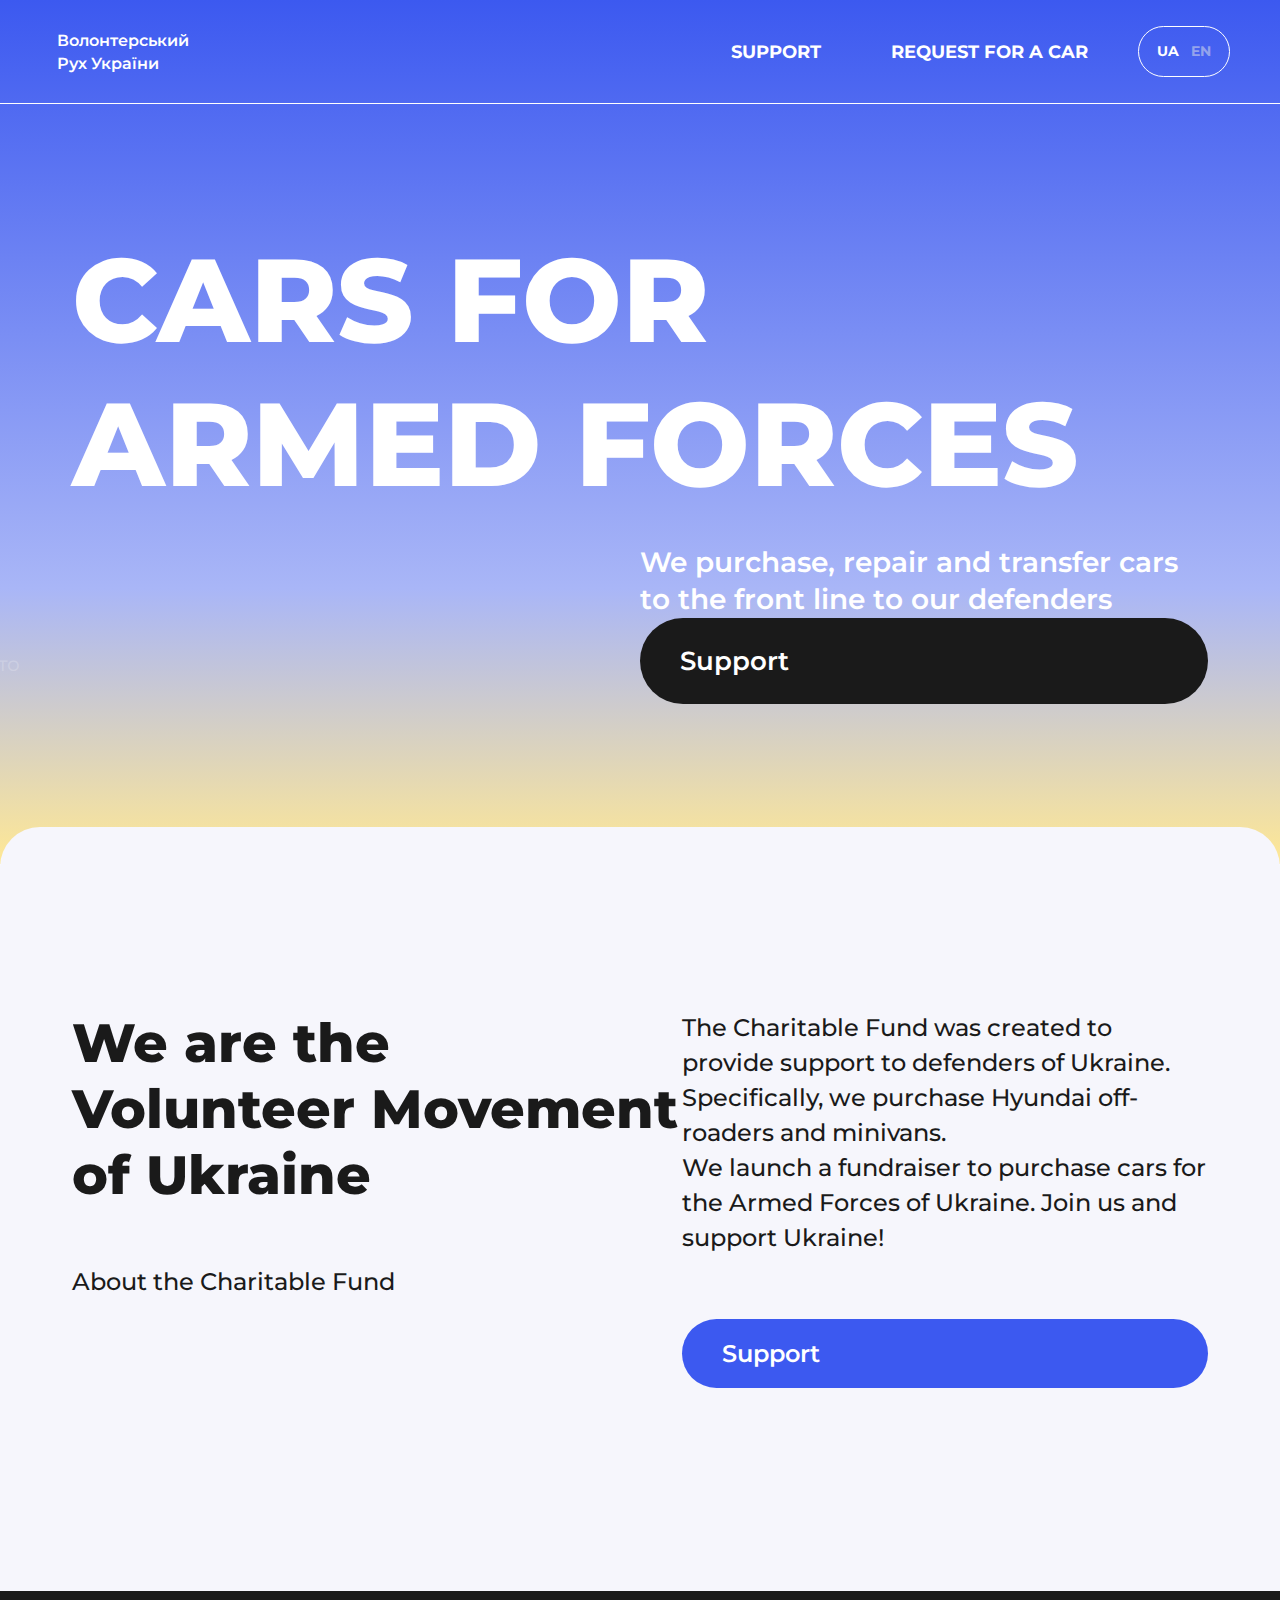
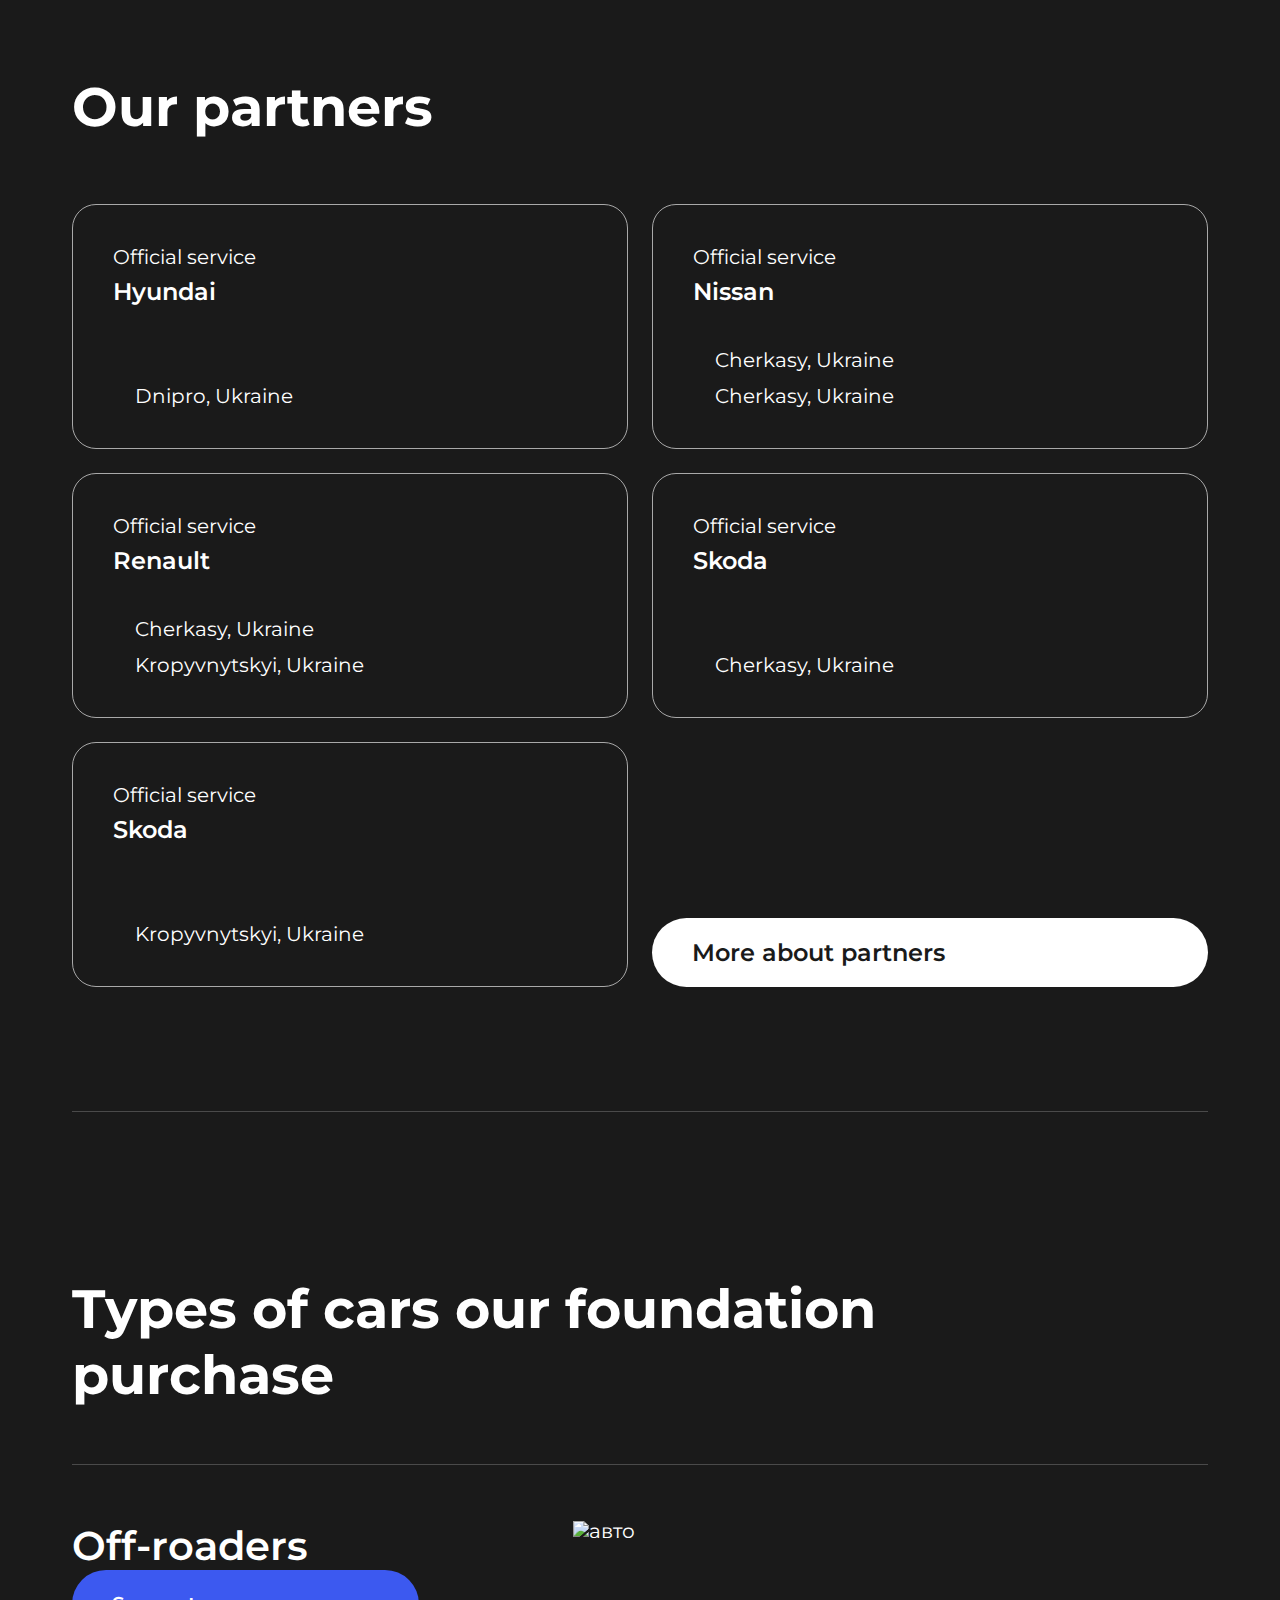
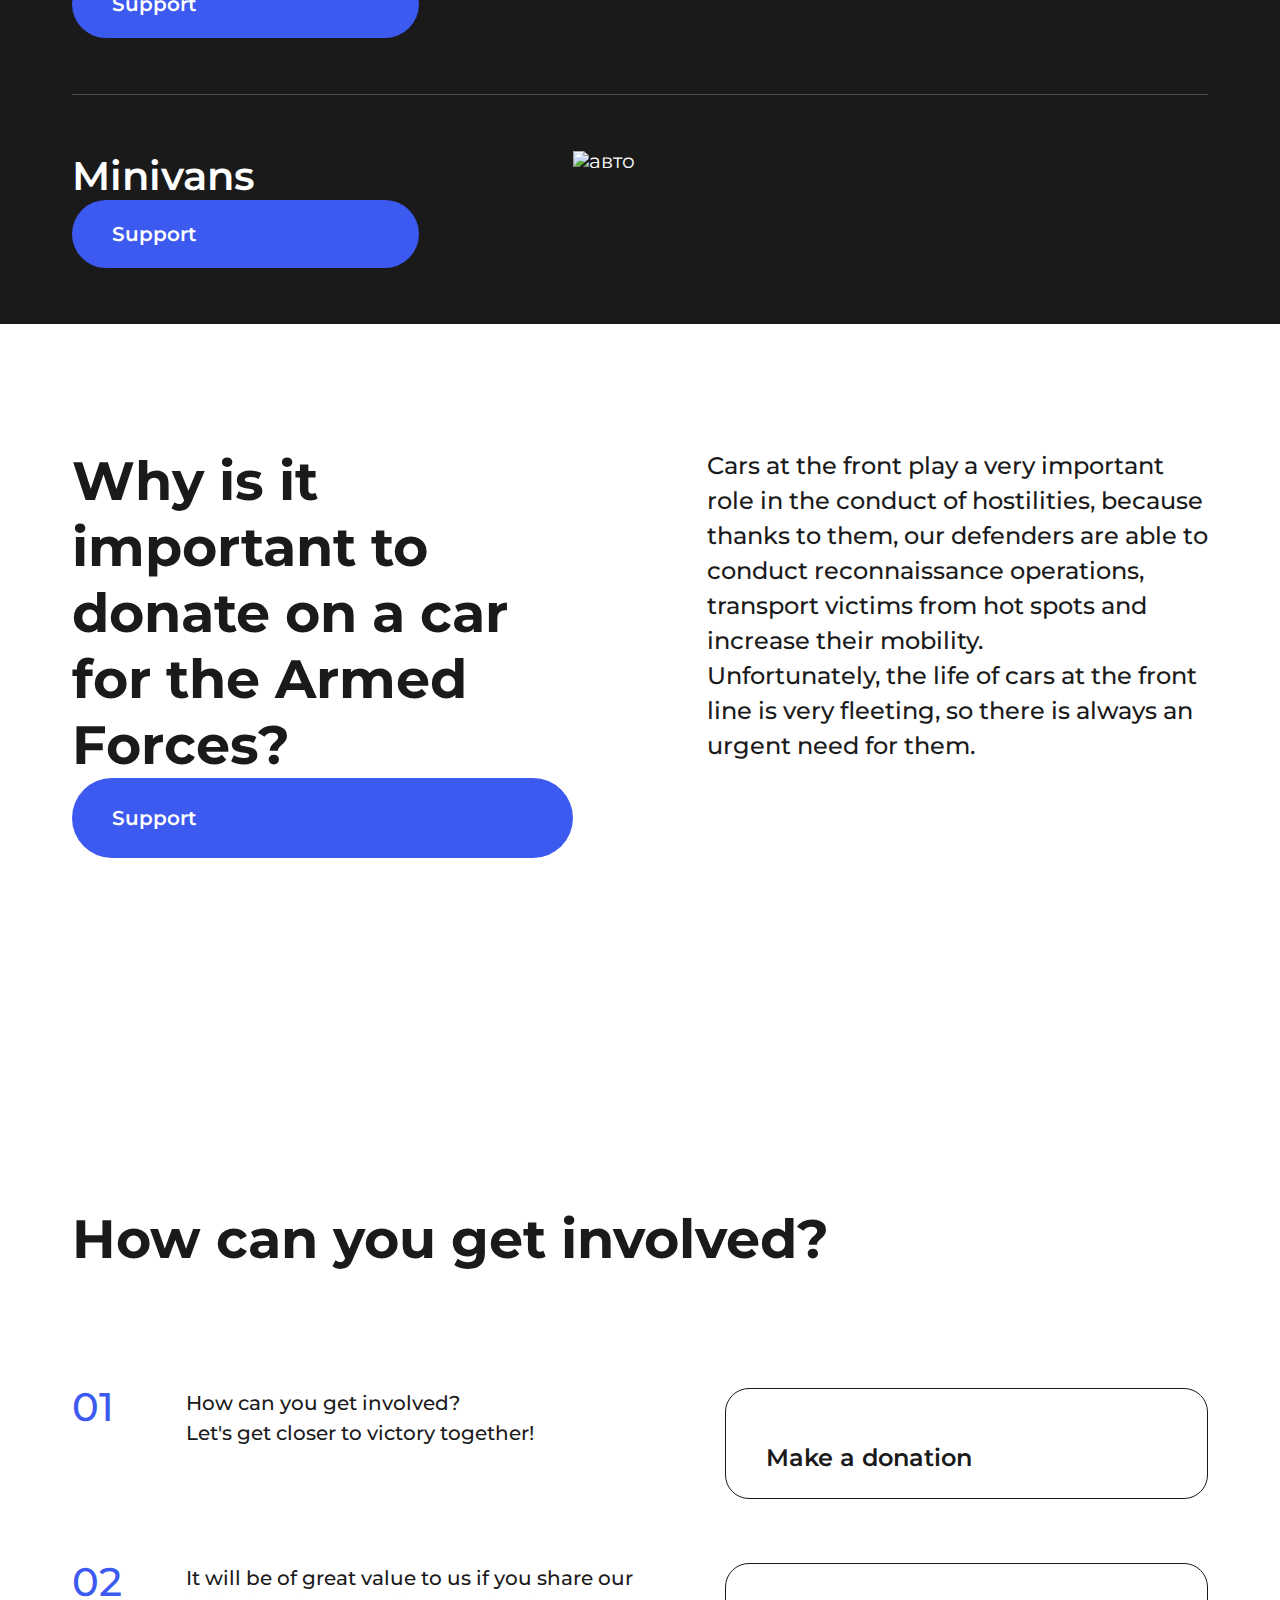
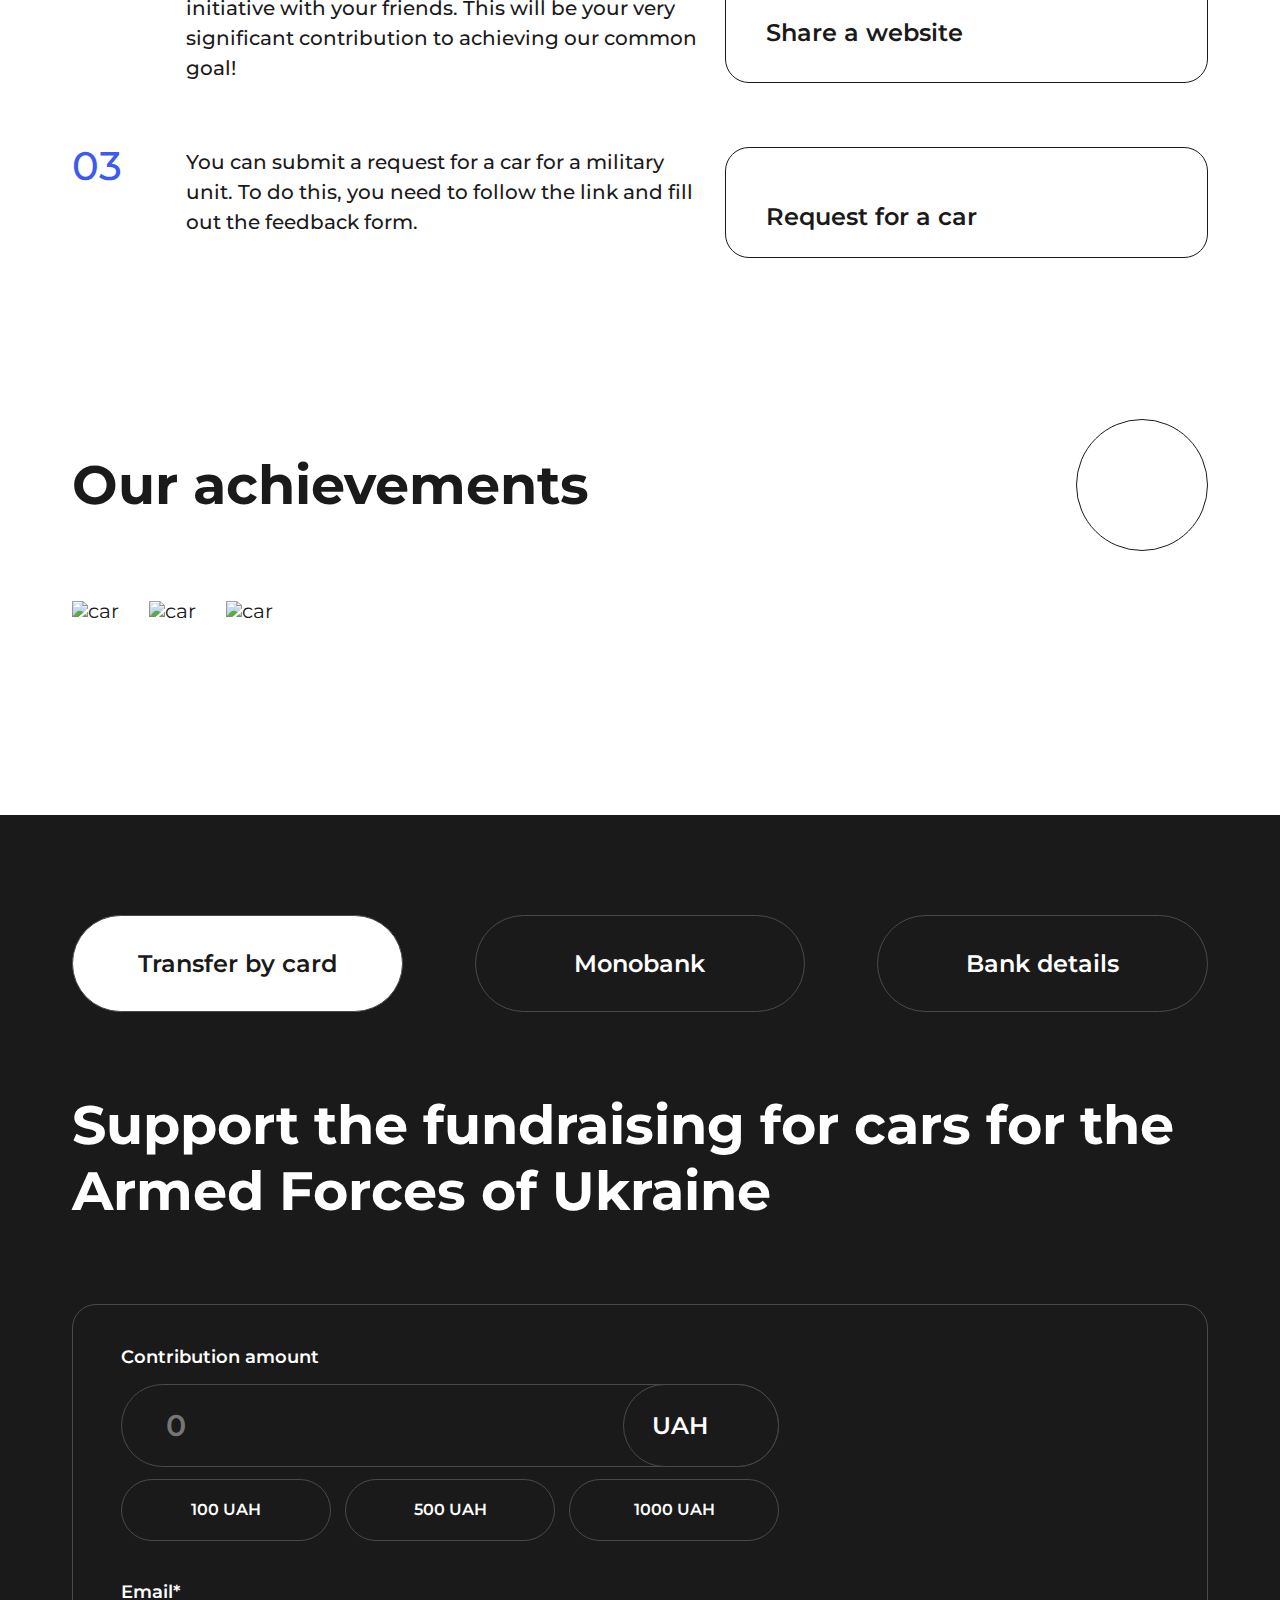
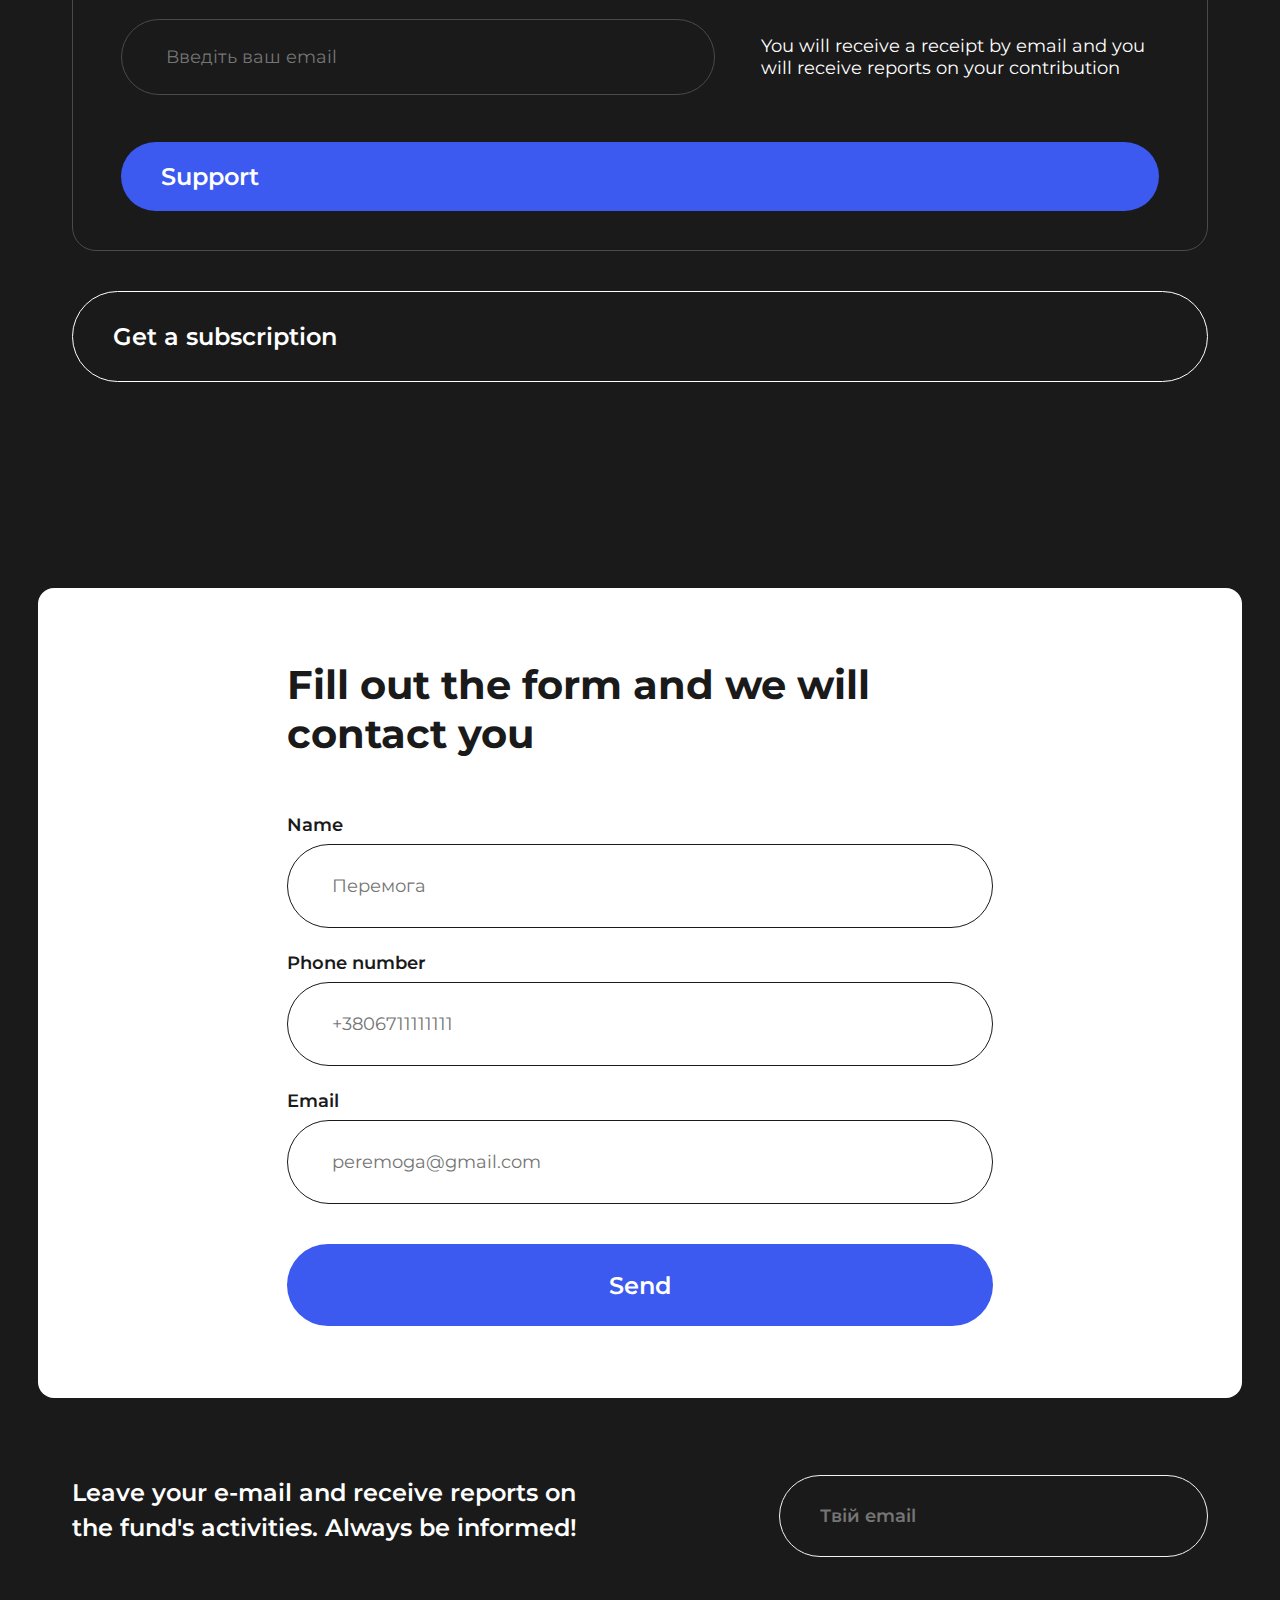
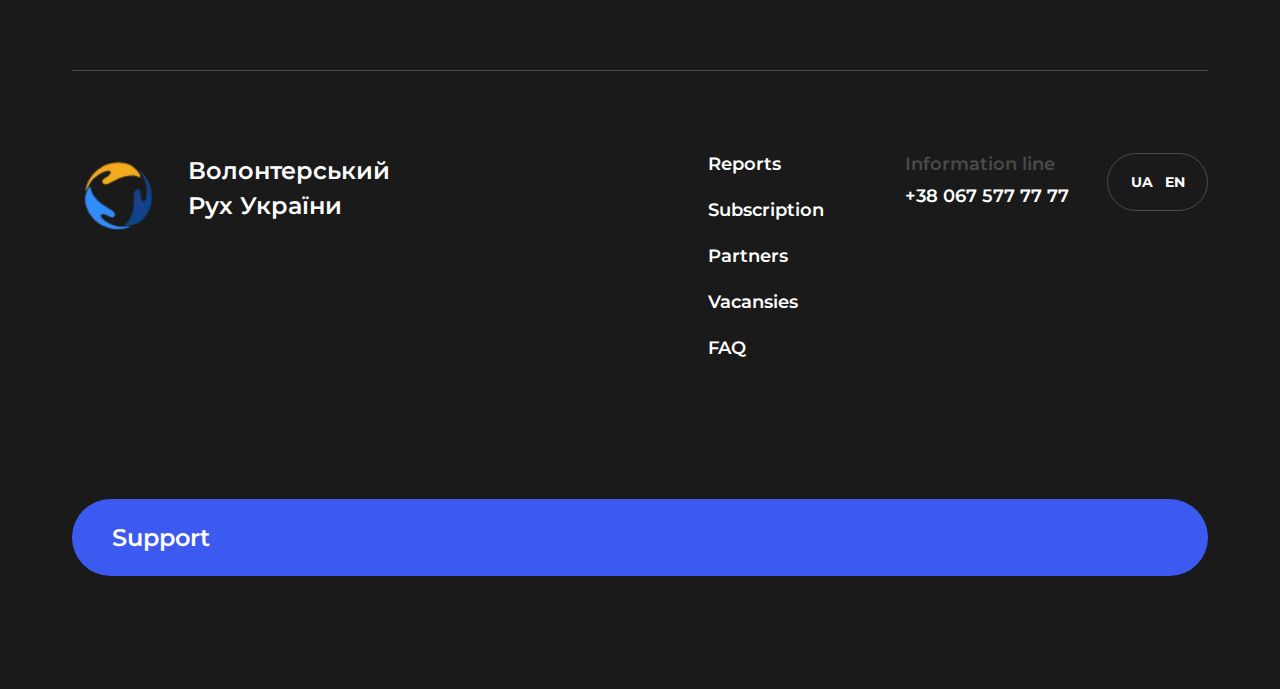
==== commit cbc858d1: "Add files via upload" ====
--- a/index.html
+++ b/index.html
@@ -6,9 +6,11 @@
 	<meta charset="UTF-8">
 	<meta name="format-detection" content="telephone=no">
 	<!-- <style>body{opacity: 0;}</style> -->
-	<link rel="stylesheet" href="css/style.min.css?_v=20230626115347">
+	<link rel="stylesheet" href="css/style.min.css?_v=20230626150845">
 
 	<link rel="shortcut icon" href="logo.ico">
+
+
 	<meta name="Волонтерський Рух України" content="Волонтерський Рух України, збір коштів на машини для ЗСУ">
 	<meta name="description" content="збір коштів на машини для ЗСУ, донат">
 	<meta name="viewport" content="width=device-width, initial-scale=1.0">
@@ -185,218 +187,220 @@
 				<div class="progress__box">
 					<div class="progress__info">
 						<div class="progress__title title" data-lang="home_page-42">Наші досягнення </div>
-						<button class="progress__btn swiper-button-next" type="button" name="slider" id="slider-left"><span class="_icon-arrow-right"></span></button>
-					</div>
-					<!---		<div class="progress__wrapper" id="slider">
-							<div class="progress__card">
+						<button class="progress__btn " type="button" name="slider" id="slider-left"><span class="_icon-arrow-right"></span></button>
+					</div>
+					<div class="progress__wrapper" id="slider">
+						<div class="progress__card">
+							<div class="progress__slide swiper-slide">
+								<picture><source srcset="img/slider1.webp" type="image/webp"><img src="img/slider1.png" alt="car"></picture>
+							</div>
+						</div>
+						<div class="progress__card">
+							<div class="progress__slide swiper-slide">
+								<picture><source srcset="img/slider2.webp" type="image/webp"><img src="img/slider2.png" alt="car"></picture>
+							</div>
+						</div>
+						<div class="progress__card">
+							<div class="progress__slide swiper-slide">
+								<picture><source srcset="img/slider3.webp" type="image/webp"><img src="img/slider3.png" alt="car"></picture>
+							</div>
+						</div>
+					</div>
+
+
+
+					<!---		<div class="progress__slider swiper">
+							<div class="progress__wrapper swiper-wrapper">
 								<div class="progress__slide swiper-slide">
 									<picture><source srcset="img/slider1.webp" type="image/webp"><img src="img/slider1.png" alt="car"></picture>
 								</div>
-							</div> 
-							<div class="progress__card">
 								<div class="progress__slide swiper-slide">
 									<picture><source srcset="img/slider2.webp" type="image/webp"><img src="img/slider2.png" alt="car"></picture>
 								</div>
-							</div>
-							<div class="progress__card">
 								<div class="progress__slide swiper-slide">
 									<picture><source srcset="img/slider3.webp" type="image/webp"><img src="img/slider3.png" alt="car"></picture>
 								</div>
-							</div>
-						</div>-->
-
-					<div class="progress__slider swiper">
-						<div class="progress__wrapper swiper-wrapper">
-							<div class="progress__slide swiper-slide">
-								<picture><source srcset="img/slider1.webp" type="image/webp"><img src="img/slider1.png" alt="car"></picture>
-							</div>
-							<div class="progress__slide swiper-slide">
-								<picture><source srcset="img/slider2.webp" type="image/webp"><img src="img/slider2.png" alt="car"></picture>
-							</div>
-							<div class="progress__slide swiper-slide">
-								<picture><source srcset="img/slider3.webp" type="image/webp"><img src="img/slider3.png" alt="car"></picture>
-							</div>
-						</div>
-
-					</div>
-
-				</div>
-			</section>
-
-
-
-			<section class="donat">
-				<div class="donat__box">
-					<div data-tabs class="donat-tabs" id="donat">
-						<nav data-tabs-titles class="donat-tabs__navigation">
-							<button type="button" class="donat-tabs__title _tab-active" data-lang="home_page-43">Переказ карткою</button>
-							<button type="button" class="donat-tabs__title" data-lang="home_page-44">Mono банка</button>
-							<button type="button" class="donat-tabs__title" data-lang="home_page-45">Реквізити</button>
-						</nav>
-						<h3 class="donat-title title" data-lang="home_page-46">Підтримати збір на авто для ЗСУ</h3>
-						<div data-tabs-body class="donat-tabs__content">
-							<div class="donat-tabs__body tab">
-								<div class="tab__card">
-									<div class="tab__card-sum">
-										<div class="card-sum">
-											<label for="sum-donat" class="tab__card-label" data-lang="home_page-47">Сума внеску</label>
-											<div class="card-sum__donat">
-												<div class="card-sum__input">
-													<input type="text" placeholder="0" class="input" id="sum-donat" name="sum-donat">
-													<div class="sum__input form-group">
-														<div class="dropdown">
-															<button class="sum__input-title btn dropdown__button">UAH </button>
-															<span class="_icon-chevron-down sum__input-icon"></span>
-															<ul class="sum__valuta hidden">
-																<li class="sum__valuta-item dropdown__list-item" data-value="uah">UAH</li>
-																<li class="sum__valuta-item dropdown__list-item" data-value="usd">USD</li>
-																<li class="sum__valuta-item dropdown__list-item" data-value="eur">EUR</li>
-															</ul>
-															<input type="text" name="select-category" value="" class="dropdown__item-hidden">
-														</div>
-													</div>
-												</div>
-												<div class="card-sum__btns">
-													<button type="button" class="card-sum__btn one-hundred">100 UAH</button>
-													<button type="button" class="card-sum__btn five-hundred">500 UAH</button>
-													<button type="button" class="card-sum__btn thousand">1000 UAH</button>
+							</div> -->
+
+				</div>
+
+	</div>
+	</section>
+
+
+
+	<section class="donat">
+		<div class="donat__box">
+			<div data-tabs class="donat-tabs" id="donat">
+				<nav data-tabs-titles class="donat-tabs__navigation">
+					<button type="button" class="donat-tabs__title _tab-active" data-lang="home_page-43">Переказ карткою</button>
+					<button type="button" class="donat-tabs__title" data-lang="home_page-44">Mono банка</button>
+					<button type="button" class="donat-tabs__title" data-lang="home_page-45">Реквізити</button>
+				</nav>
+				<h3 class="donat-title title" data-lang="home_page-46">Підтримати збір на авто для ЗСУ</h3>
+				<div data-tabs-body class="donat-tabs__content">
+					<div class="donat-tabs__body tab">
+						<div class="tab__card">
+							<div class="tab__card-sum">
+								<div class="card-sum">
+									<label for="sum-donat" class="tab__card-label" data-lang="home_page-47">Сума внеску</label>
+									<div class="card-sum__donat">
+										<div class="card-sum__input">
+											<input type="text" placeholder="0" class="input" id="sum-donat" name="sum-donat">
+											<div class="sum__input form-group">
+												<div class="dropdown">
+													<button class="sum__input-title btn dropdown__button">UAH </button>
+													<span class="_icon-chevron-down sum__input-icon"></span>
+													<ul class="sum__valuta hidden">
+														<li class="sum__valuta-item dropdown__list-item" data-value="uah">UAH</li>
+														<li class="sum__valuta-item dropdown__list-item" data-value="usd">USD</li>
+														<li class="sum__valuta-item dropdown__list-item" data-value="eur">EUR</li>
+													</ul>
+													<input type="text" name="select-category" value="" class="dropdown__item-hidden">
 												</div>
 											</div>
 										</div>
+										<div class="card-sum__btns">
+											<button type="button" class="card-sum__btn one-hundred">100 UAH</button>
+											<button type="button" class="card-sum__btn five-hundred">500 UAH</button>
+											<button type="button" class="card-sum__btn thousand">1000 UAH</button>
+										</div>
 									</div>
-									<form class="tab__card-mail">
-										<label for="input-email" class="tab__card-label">Email*</label>
-										<div class="card-mail">
-											<input type="email" class="input" placeholder="Введіть ваш email" id="input-email" name="input-email">
-											<div class="card-mail-text" data-lang="home_page-48">Вам надійде квитанція на email та ви будете отримувати звітності по вашому внеску</div>
-										</div>
-									</form>
-									<button type="button" class="tab__card-btn btn-blue" name="donat"><a data-lang="home_page-49" href="#">Підтримати</a><span class="_icon-arrowicon"></span></button>
-								</div>
-								<button type="button" class="tab__btn btn" id="subs"><a href="#" data-lang="home_page-50">Оформити підписку</a><span class="_icon-arrowicon"></span> </button>
-							</div>
-
-							<div class="donat-tabs__body tab">
-								<div class="tab__card">
-									<div class="tab__card-sum">
-										<button type="button" class="tab__mono-btn btn"><a href="#" data-lang="home_page-51">Mono банка</a><span class="_icon-arrowicon"></span></button>
+								</div>
+							</div>
+							<form class="tab__card-mail">
+								<label for="input-email" class="tab__card-label">Email*</label>
+								<div class="card-mail">
+									<input type="email" class="input" placeholder="Введіть ваш email" id="input-email" name="input-email">
+									<div class="card-mail-text" data-lang="home_page-48">Вам надійде квитанція на email та ви будете отримувати звітності по вашому внеску</div>
+								</div>
+							</form>
+							<button type="button" class="tab__card-btn btn-blue" name="donat"><a data-lang="home_page-49" href="#">Підтримати</a><span class="_icon-arrowicon"></span></button>
+						</div>
+						<button type="button" class="tab__btn btn" id="subs"><a href="#" data-lang="home_page-50">Оформити підписку</a><span class="_icon-arrowicon"></span> </button>
+					</div>
+
+					<div class="donat-tabs__body tab">
+						<div class="tab__card">
+							<div class="tab__card-sum">
+								<button type="button" class="tab__mono-btn btn"><a href="#" data-lang="home_page-51">Mono банка</a><span class="_icon-arrowicon"></span></button>
+							</div>
+							<form class="tab__card-mail">
+								<label for="input-email" class="tab__card-label">Email*</label>
+								<div class="card-mail">
+									<input type="email" class="input" placeholder="Введіть ваш email" id="input-email" name="input-email">
+									<div class="card-mail-text" data-lang="home_page-52">Вам надійде квитанція на email та ви будете отримувати звітності по вашому внеску</div>
+								</div>
+							</form>
+
+						</div>
+						<button type="button" class="tab__btn btn" id="subs"><a href="#" data-lang="home_page-53">Оформити підписку</a><span class="_icon-arrowicon"></span> </button>
+					</div>
+
+					<div class="donat-tabs__body tab">
+						<div class="tab__card invoice">
+							<div class="invoice-title" data-lang="home_page-54">Реквізити в Україні</div>
+							<ul class="invoice-list list">
+								<li class="list-item"><span class="list-item-title">Отримувач: </span>Благодійний фонд «Волонтерський Рух україни» </li>
+								<li class="list-item"><span class="list-item-title">Адреса отримувача: </span>Одеса 65039, пр.Гагаріна, 12а, офіс 110</li>
+								<li class="list-item"><span class="list-item-title">ЄДРПОУ: </span> 45019226</li>
+								<li class="list-item"><span class="list-item-title">IBAN UAH:</span></li>
+								<li class="list-item">
+									<span class="list-item-title bank">АТ КБ «ПРИВАТБАНК»</span>
+									<div class="list-item-text"> UA633052990000026005014933699<span class="_icon-copy"></span></div>
+								</li>
+								<li class="list-item">
+									<span class="list-item-title bank">АТ «Універсал банк»</span>
+									<div class="list-item-text">UA103220010000026004170000618 <span class="_icon-copy"></span></div>
+								</li>
+								<li class="list-item">
+									<span class="list-item-title bank">АТ «ПУМБ»</span>
+									<div class="list-item-text">UA873348510000000026000204673
+										<span class="_icon-copy"></span>
 									</div>
-									<form class="tab__card-mail">
-										<label for="input-email" class="tab__card-label">Email*</label>
-										<div class="card-mail">
-											<input type="email" class="input" placeholder="Введіть ваш email" id="input-email" name="input-email">
-											<div class="card-mail-text" data-lang="home_page-52">Вам надійде квитанція на email та ви будете отримувати звітності по вашому внеску</div>
-										</div>
-									</form>
-
-								</div>
-								<button type="button" class="tab__btn btn" id="subs"><a href="#" data-lang="home_page-53">Оформити підписку</a><span class="_icon-arrowicon"></span> </button>
-							</div>
-
-							<div class="donat-tabs__body tab">
-								<div class="tab__card invoice">
-									<div class="invoice-title" data-lang="home_page-54">Реквізити в Україні</div>
-									<ul class="invoice-list list">
-										<li class="list-item"><span class="list-item-title">Отримувач: </span>Благодійний фонд «Волонтерський Рух україни» </li>
-										<li class="list-item"><span class="list-item-title">Адреса отримувача: </span>Одеса 65039, пр.Гагаріна, 12а, офіс 110</li>
-										<li class="list-item"><span class="list-item-title">ЄДРПОУ: </span> 45019226</li>
-										<li class="list-item"><span class="list-item-title">IBAN UAH:</span></li>
-										<li class="list-item">
-											<span class="list-item-title bank">АТ КБ «ПРИВАТБАНК»</span>
-											<div class="list-item-text"> UA633052990000026005014933699<span class="_icon-copy"></span></div>
-										</li>
-										<li class="list-item">
-											<span class="list-item-title bank">АТ «Універсал банк»</span>
-											<div class="list-item-text">UA103220010000026004170000618 <span class="_icon-copy"></span></div>
-										</li>
-										<li class="list-item">
-											<span class="list-item-title bank">АТ «ПУМБ»</span>
-											<div class="list-item-text">UA873348510000000026000204673
-												<span class="_icon-copy"></span>
-											</div>
-										</li>
-									</ul>
-								</div>
-
-								<div class="tab__card invoice">
-									<div class="invoice-title" data-lang="home_page-55">Перекази в іноземній валюті</div>
-									<ul class="invoice-list list">
-										<li class="list-item"><span class="list-item-title">Account holder: </span> CHARITABLE FUND "VOLUNTEER MOVEMENT OF UKRAINE" </li>
-										<li class="list-item"><span class="list-item-title">Account holder address: </span> 110 office,12А Gagarina avenue, Odesa, 65039, Ukraine</li>
-										<li class="list-item">
-											<span class="list-item-title">IBAN: </span>
-											<div class="list-item-text">UA443052990000026006034918626 <span class="_icon-copy"></span></div>
-										</li>
-										<li class="list-item"><span class="list-item-title">Bank name: </span>JSC CB "PRIVATBANK"</li>
-										<li class="list-item"><span class="list-item-title">Bank address: </span>1D HRUSHEVSKOHO STR., KYIV, 01001, UKRAINE</li>
-										<li class="list-item"><span class="list-item-title">SWIFT: </span>PBANUA2X</li>
-									</ul>
-								</div>
-
-							</div>
-						</div>
-					</div>
-				</div>
-			</section>
-
-
-			<section class="contact-form">
-				<form class="contact-form__box" id="contact-form">
-					<div class="contact-form__title" data-lang="home_page-56">Заповнюйте форму і ми з вами зв’яжемось</div>
-					<div class="contact-form__content">
-						<div class="contact-form__item contact-item">
-							<label for="contact-item__name" class="tab__card-label contact-item__label" data-lang="home_page-57">Ім’я</label>
-							<input type="text" placeholder="Перемога" class="contact-item__input input" name="contact-item__name" id="contact-item__name">
-						</div>
-						<div class="contact-form__item contact-item">
-							<label for="contact-item__tel" class="tab__card-label contact-item__label" data-lang="home_page-58">Номер телефону</label>
-							<input type="tel" placeholder="+3806711111111" class="contact-item__input input" name="contact-item__tel" id="contact-item__tel">
-						</div>
-						<div class="contact-form__item contact-item">
-							<label for="contact-item__email" class="tab__card-label contact-item__label">Email</label>
-							<input type="email" placeholder="peremoga@gmail.com" class="contact-item__input input" name="contact-item__email" id="contact-item__email">
-						</div>
-					</div>
-					<button type="button" class="contact-form__btn" data-modal data-lang="home_page-59">Надіслати</button>
+								</li>
+							</ul>
+						</div>
+
+						<div class="tab__card invoice">
+							<div class="invoice-title" data-lang="home_page-55">Перекази в іноземній валюті</div>
+							<ul class="invoice-list list">
+								<li class="list-item"><span class="list-item-title">Account holder: </span> CHARITABLE FUND "VOLUNTEER MOVEMENT OF UKRAINE" </li>
+								<li class="list-item"><span class="list-item-title">Account holder address: </span> 110 office,12А Gagarina avenue, Odesa, 65039, Ukraine</li>
+								<li class="list-item">
+									<span class="list-item-title">IBAN: </span>
+									<div class="list-item-text">UA443052990000026006034918626 <span class="_icon-copy"></span></div>
+								</li>
+								<li class="list-item"><span class="list-item-title">Bank name: </span>JSC CB "PRIVATBANK"</li>
+								<li class="list-item"><span class="list-item-title">Bank address: </span>1D HRUSHEVSKOHO STR., KYIV, 01001, UKRAINE</li>
+								<li class="list-item"><span class="list-item-title">SWIFT: </span>PBANUA2X</li>
+							</ul>
+						</div>
+
+					</div>
+				</div>
+			</div>
+		</div>
+	</section>
+
+
+	<section class="contact-form">
+		<form class="contact-form__box" id="contact-form">
+			<div class="contact-form__title" data-lang="home_page-56">Заповнюйте форму і ми з вами зв’яжемось</div>
+			<div class="contact-form__content">
+				<div class="contact-form__item contact-item">
+					<label for="contact-item__name" class="tab__card-label contact-item__label" data-lang="home_page-57">Ім’я</label>
+					<input type="text" placeholder="Перемога" class="contact-item__input input" name="contact-item__name" id="contact-item__name">
+				</div>
+				<div class="contact-form__item contact-item">
+					<label for="contact-item__tel" class="tab__card-label contact-item__label" data-lang="home_page-58">Номер телефону</label>
+					<input type="tel" placeholder="+3806711111111" class="contact-item__input input" name="contact-item__tel" id="contact-item__tel">
+				</div>
+				<div class="contact-form__item contact-item">
+					<label for="contact-item__email" class="tab__card-label contact-item__label">Email</label>
+					<input type="email" placeholder="peremoga@gmail.com" class="contact-item__input input" name="contact-item__email" id="contact-item__email">
+				</div>
+			</div>
+			<button type="button" class="contact-form__btn" data-modal data-lang="home_page-59">Надіслати</button>
+		</form>
+	</section>
+
+	</main>
+	<footer class="footer">
+		<div class="footer__box">
+			<div class="footer__form" id="report">
+				<div class="footer__form-text" data-lang="home_page-60">Залишай свою електронну пошту та отримуй звітність про діяльність фонду. Будь завжди в курсі !</div>
+				<form class="footer__form-input">
+					<input autocomplete="off" type="email" name="form-footer" data-error="Помилка" placeholder="Твій email" class="input">
+					<button type="button" class="footer__form-btn"><span class="_icon-arrowicon"></span></button>
 				</form>
-			</section>
-
-		</main>
-		<footer class="footer">
-			<div class="footer__box">
-				<div class="footer__form" id="report">
-					<div class="footer__form-text" data-lang="home_page-60">Залишай свою електронну пошту та отримуй звітність про діяльність фонду. Будь завжди в курсі !</div>
-					<form class="footer__form-input">
-						<input autocomplete="off" type="email" name="form-footer" data-error="Помилка" placeholder="Твій email" class="input">
-						<button type="button" class="footer__form-btn"><span class="_icon-arrowicon"></span></button>
-					</form>
-				</div>
-				<div class="footer__content">
-					<div class="footer__logo">
-						<div class="footer__logo-img"><a href="index.html"><picture><source srcset="img/logo1.webp" type="image/webp"><img src="img/logo1.png" alt="логотип Волонтерський Рух України"></picture></a></div>
-						<div class="footer__logo-text">Волонтерський Рух України</div>
-					</div>
-					<div class="footer__lists">
-						<ul class="footer__list">
-							<li class="footer__list-item"><a data-lang="home_page-61" href="index.html#report">Звітність</a></li>
-							<li class="footer__list-item"><a data-lang="home_page-62" href="index.html#subs">Підписка</a></li>
-							<li class="footer__list-item"><a data-lang="home_page-63" href="partners.html">Партнери</a></li>
-							<li class="footer__list-item"><a data-lang="home_page-64" href="vacancy.html">Вакансії</a></li>
-							<li class="footer__list-item"><a data-lang="home_page-65" href="help.html">Часті запитання</a> </li>
-						</ul>
-						<ul class="footer__list">
-							<li class="footer__list-info" data-lang="home_page-66">Інформаційна лінія</li>
-							<li class="footer__list-tel">+38 067 577 77 77</li>
-						</ul>
-					</div>
-					<div class="footer__btns btn">
-						<button class="footer__btns-btn header__btns-btn--active" data-btn="ukr">UA</button>
-						<button class="footer__btns-btn" data-btn="en">EN</button>
-					</div>
-				</div>
-				<button class="footer__btn-main btn" name="donat"><a data-lang="home_page-67" href="index.html#donat">Підтримати</a><span class="_icon-arrowicon"></span></button>
-			</div>
-		</footer>
+			</div>
+			<div class="footer__content">
+				<div class="footer__logo">
+					<div class="footer__logo-img"><a href="index.html"><picture><source srcset="img/logo1.webp" type="image/webp"><img src="img/logo1.png" alt="логотип Волонтерський Рух України"></picture></a></div>
+					<div class="footer__logo-text">Волонтерський Рух України</div>
+				</div>
+				<div class="footer__lists">
+					<ul class="footer__list">
+						<li class="footer__list-item"><a data-lang="home_page-61" href="index.html#report">Звітність</a></li>
+						<li class="footer__list-item"><a data-lang="home_page-62" href="index.html#subs">Підписка</a></li>
+						<li class="footer__list-item"><a data-lang="home_page-63" href="partners.html">Партнери</a></li>
+						<li class="footer__list-item"><a data-lang="home_page-64" href="vacancy.html">Вакансії</a></li>
+						<li class="footer__list-item"><a data-lang="home_page-65" href="help.html">Часті запитання</a> </li>
+					</ul>
+					<ul class="footer__list">
+						<li class="footer__list-info" data-lang="home_page-66">Інформаційна лінія</li>
+						<li class="footer__list-tel">+38 067 577 77 77</li>
+					</ul>
+				</div>
+				<div class="footer__btns btn">
+					<button class="footer__btns-btn header__btns-btn--active" data-btn="ukr">UA</button>
+					<button class="footer__btns-btn" data-btn="en">EN</button>
+				</div>
+			</div>
+			<button class="footer__btn-main btn" name="donat"><a data-lang="home_page-67" href="index.html#donat">Підтримати</a><span class="_icon-arrowicon"></span></button>
+		</div>
+	</footer>
 	</div>
 
 
@@ -414,7 +418,10 @@
 		</div>
 	</div>
 
-	<script src="js/app.min.js?_v=20230626115347"></script>
+	<script src="js/app.min.js?_v=20230626150845"></script>
+
+
+
 
 </body>
 
--- a/css/style.min.css
+++ b/css/style.min.css
@@ -1 +1 @@
-@charset "UTF-8";@import url(https://fonts.googleapis.com/css?family=Montserrat:regular,500,600,700,800,900);@font-face{font-family:icomoon;font-display:swap;src:url(../fonts/icomoon.woff2) format("woff2"),url(../fonts/icomoon.woff) format("woff");font-weight:400;font-style:normal}[class*=_icon-]:before{font-family:icomoon;font-style:normal;font-weight:400;font-variant:normal;text-transform:none;line-height:1;-webkit-font-smoothing:antialiased;-moz-osx-font-smoothing:grayscale}[class*=_icon-]:before{display:block}@font-face{font-family:icomoon;src:url(fonts/icomoon.eot?kvaiyr);src:url(fonts/icomoon.eot?kvaiyr#iefix) format("embedded-opentype"),url(fonts/icomoon.ttf?kvaiyr) format("truetype"),url(fonts/icomoon.woff?kvaiyr) format("woff"),url(fonts/icomoon.svg?kvaiyr#icomoon) format("svg");font-weight:400;font-style:normal;font-display:block}[class*=" icon-"],[class^=icon-]{font-family:icomoon!important;speak:never;font-style:normal;font-weight:400;font-variant:normal;text-transform:none;line-height:1;-webkit-font-smoothing:antialiased;-moz-osx-font-smoothing:grayscale}._icon-arrow-left:before{content:"\e907";font-weight:600;font-size:40px}._icon-map-icon .path1:before{content:"\e905";color:#212121}._icon-map-icon .path2:before{content:"\e906";margin-left:-.900390625em;color:#fff}._icon-arrow-right:before{content:"\e903";font-weight:600;font-size:40px}._icon-copy:before{content:"\e904";color:#3c59f0}._icon-chevron-down:before{content:"\e902"}._icon-arrowicon:before{content:"\e900";font-size:28px;font-weight:600;pointer-events:none}*{padding:0;margin:0;border:0}*,:after,:before{-webkit-box-sizing:border-box;box-sizing:border-box}body,html{height:100%;min-width:320px}body{color:#1a1a1a;line-height:1;font-family:Montserrat;font-size:1.25rem;-ms-text-size-adjust:100%;-moz-text-size-adjust:100%;-webkit-text-size-adjust:100%;-webkit-font-smoothing:antialiased;-moz-osx-font-smoothing:grayscale}button,input,textarea{font-family:Montserrat;font-size:inherit}button{cursor:pointer;color:inherit;background-color:inherit}a{color:inherit}a:link,a:visited{text-decoration:none}a:hover{text-decoration:none}ul li{list-style:none}img{vertical-align:top}h1,h2,h3,h4,h5,h6{font-weight:inherit;font-size:inherit}.lock body{overflow:hidden;-ms-touch-action:none;touch-action:none}.wrapper{min-height:100%;display:-webkit-box;display:-ms-flexbox;display:flex;-webkit-box-orient:vertical;-webkit-box-direction:normal;-ms-flex-direction:column;flex-direction:column;overflow:hidden}.wrapper>main{-webkit-box-flex:1;-ms-flex:1 1 auto;flex:1 1 auto}.wrapper>*{min-width:0}[class*=__container]{max-width:73.125rem;-webkit-box-sizing:content-box;box-sizing:content-box;margin:0 auto;padding:0 .9375rem}.tabs__navigation{display:-webkit-box;display:-ms-flexbox;display:flex}.tabs__title{border:1px solid #eee;padding:.625rem .9375rem;border-radius:.3125rem}.tabs__title._tab-active{border:1px solid #000}.tabs__content{border:1px solid #eee;padding:.625rem .9375rem}[class*=-ibg]{position:relative}[class*=-ibg] img{position:absolute;width:100%;height:100%;top:0;left:0;-o-object-fit:cover;object-fit:cover}[class*=-ibg_contain] img{-o-object-fit:contain;object-fit:contain}.btn{border-radius:72px;display:-webkit-box;display:-ms-flexbox;display:flex;-webkit-box-pack:justify;-ms-flex-pack:justify;justify-content:space-between;-webkit-box-align:center;-ms-flex-align:center;align-items:center}.btn a{width:100%;font-weight:600;text-align:left;display:block}.btn img{display:block}.btn-blue{padding:20px 40px;border-radius:72px;display:-webkit-box;display:-ms-flexbox;display:flex;-webkit-box-pack:justify;-ms-flex-pack:justify;justify-content:space-between;-webkit-box-align:center;-ms-flex-align:center;align-items:center;background-color:#3c59f0;color:#fff;-webkit-transition:all ease .3s;-o-transition:all ease .3s;transition:all ease .3s}.btn-blue:hover{background:#fff;border:1px solid #3c59f0;color:#3c59f0}.btn-blue a{width:100%;text-align:left;font-weight:600;display:block}.btn-blue img{display:block}.input{background-color:#1a1a1a;border:1px solid #f3f3f3;border-radius:4.5rem;font-weight:600;font-size:1.125rem;line-height:1.375rem;color:#4a4a4a}.input:focus{border-color:#fff;color:#fff}.contact-item__input:focus{color:#3c59f0}.text{font-weight:500;font-size:24px;line-height:35px}.title{font-weight:700;line-height:66px}@supports (font-size:clamp(2.25rem ,1.8409090909rem + 2.0454545455vw ,3.375rem)){.title{font-size:clamp(2.25rem ,1.8409090909rem + 2.0454545455vw ,3.375rem)}}@supports not (font-size:clamp(2.25rem ,1.8409090909rem + 2.0454545455vw ,3.375rem)){.title{font-size:calc(2.25rem + 1.125 * (100vw - 20rem)/ 55)}}.hidden{display:none}.header{z-index:2;color:#fff}.header__box{max-width:1440px;height:104px;margin:0 auto;display:-ms-grid;display:grid;-ms-grid-columns:26.2% 58.8% 15%;grid-template-columns:26.2% 58.8% 15%;-webkit-box-align:center;-ms-flex-align:center;align-items:center;border-bottom:1px solid #fff}.header__logo{display:-webkit-box;display:-ms-flexbox;display:flex;-webkit-box-align:center;-ms-flex-align:center;align-items:center}@supports (padding-left:clamp(0.625rem ,-1.1940298507rem + 4.8507462687vw ,4.6875rem)){.header__logo{padding-left:clamp(.625rem ,-1.1940298507rem + 4.8507462687vw ,4.6875rem)}}@supports not (padding-left:clamp(0.625rem ,-1.1940298507rem + 4.8507462687vw ,4.6875rem)){.header__logo{padding-left:calc(.625rem + 4.0625 * (100vw - 37.5rem)/ 83.75)}}.header__logo-text{width:9.5625rem;margin-left:.875rem;font-weight:600;font-size:1rem;line-height:1.4375rem}.header__btns{display:-webkit-box;display:-ms-flexbox;display:flex;border:1px solid #fff;border-radius:32px;-ms-grid-column-align:center;justify-self:center;padding:1rem 1.125rem;gap:12px}.header__btns-btn{font-weight:700;font-size:.875rem;line-height:1.0625rem;color:#94a3ec}.header__nav{display:-webkit-inline-box;display:-ms-inline-flexbox;display:inline-flex;-ms-grid-column-align:end;justify-self:end;gap:4.375rem}.header__nav-item{font-weight:700;font-size:1.125rem;line-height:1.375rem;text-transform:uppercase}.header__btns-btn--active{color:#fff}.footer{background-color:#1a1a1a}.footer__box{max-width:1440px;margin:0 auto;color:#fff}@supports (padding-left:clamp(1.5rem ,0.4090909091rem + 5.4545454545vw ,4.5rem)){.footer__box{padding-left:clamp(1.5rem ,.4090909091rem + 5.4545454545vw ,4.5rem)}}@supports not (padding-left:clamp(1.5rem ,0.4090909091rem + 5.4545454545vw ,4.5rem)){.footer__box{padding-left:calc(1.5rem + 3 * (100vw - 20rem)/ 55)}}@supports (padding-right:clamp(1.5rem ,0.4090909091rem + 5.4545454545vw ,4.5rem)){.footer__box{padding-right:clamp(1.5rem ,.4090909091rem + 5.4545454545vw ,4.5rem)}}@supports not (padding-right:clamp(1.5rem ,0.4090909091rem + 5.4545454545vw ,4.5rem)){.footer__box{padding-right:calc(1.5rem + 3 * (100vw - 20rem)/ 55)}}@supports (padding-bottom:clamp(4.375rem ,3.3977272727rem + 4.8863636364vw ,7.0625rem)){.footer__box{padding-bottom:clamp(4.375rem ,3.3977272727rem + 4.8863636364vw ,7.0625rem)}}@supports not (padding-bottom:clamp(4.375rem ,3.3977272727rem + 4.8863636364vw ,7.0625rem)){.footer__box{padding-bottom:calc(4.375rem + 2.6875 * (100vw - 20rem)/ 55)}}.footer__form{padding-bottom:7.0625rem;display:-webkit-box;display:-ms-flexbox;display:flex;-webkit-box-pack:justify;-ms-flex-pack:justify;justify-content:space-between;border-bottom:1px solid #4a4a4a}@supports (gap:clamp(1.875rem ,-5.2875rem + 19.1vw ,13.8125rem)){.footer__form{gap:clamp(1.875rem ,-5.2875rem + 19.1vw ,13.8125rem)}}@supports not (gap:clamp(1.875rem ,-5.2875rem + 19.1vw ,13.8125rem)){.footer__form{gap:calc(1.875rem + 11.9375 * (100vw - 37.5rem)/ 62.5)}}.footer__form-text{max-width:547px;font-weight:600;font-size:1.5rem;line-height:2.1875rem;-webkit-box-flex:1;-ms-flex:1 60%;flex:1 60%}.footer__form-input{-webkit-box-flex:1;-ms-flex:1 40%;flex:1 40%;-ms-flex-item-align:end;-ms-grid-row-align:end;align-self:end;position:relative}.footer__form-input input{width:100%;padding:1.8125rem 0 1.8125rem 2.5rem}.footer__form-btn{position:absolute;top:25px;right:32px}.footer__content{margin-top:82px;margin-bottom:116px;display:-ms-grid;display:grid;-ms-grid-columns:56% 31.8% auto;grid-template-columns:56% 31.8% auto}.footer__logo{display:-webkit-box;display:-ms-flexbox;display:flex}.footer__logo-text{width:12.75rem;margin-left:1.5625rem;font-weight:600;font-size:1.5rem;line-height:2.1875rem}.footer__logo-img{width:5.6875rem}.footer__logo-img img{width:100%}.footer__lists{display:-webkit-box;display:-ms-flexbox;display:flex;-webkit-box-pack:justify;-ms-flex-pack:justify;justify-content:space-between}.footer__list{font-weight:600;font-size:1.125rem;line-height:1.375rem}.footer__list-item{margin-bottom:1.5rem}.footer__list-info{margin-bottom:10px;color:#4a4a4a}.footer__btns{width:101px;height:58px;border:1px solid #4a4a4a;-webkit-box-pack:center;-ms-flex-pack:center;justify-content:center;gap:12px;-ms-grid-column-align:end;justify-self:end}.footer__btns-btn{font-weight:700;font-size:14px;line-height:17px;text-transform:uppercase}.footer__btn-main{width:100%;padding:24px 40px;background-color:#3c59f0;font-size:24px;line-height:29px;-webkit-transition:all ease .3s;-o-transition:all ease .3s;transition:all ease .3s}.footer__btn-main:hover{background:#fff;border:1px solid #3c59f0;color:#3c59f0}.main{background:-webkit-gradient(linear,left top,left bottom,from(#3c59f0),color-stop(68.13%,#a9b6f7),to(#ffe895));background:-o-linear-gradient(top,#3c59f0 0,#a9b6f7 68.13%,#ffe895 100%);background:linear-gradient(180deg,#3c59f0 0,#a9b6f7 68.13%,#ffe895 100%);margin-top:-104px;color:#fff}.main__box{max-width:1440px;margin:0 auto;padding-top:166px;padding-bottom:160px}@supports (padding-left:clamp(1.5rem ,0.4090909091rem + 5.4545454545vw ,4.5rem)){.main__box{padding-left:clamp(1.5rem ,.4090909091rem + 5.4545454545vw ,4.5rem)}}@supports not (padding-left:clamp(1.5rem ,0.4090909091rem + 5.4545454545vw ,4.5rem)){.main__box{padding-left:calc(1.5rem + 3 * (100vw - 20rem)/ 55)}}@supports (padding-right:clamp(1.5rem ,0.4090909091rem + 5.4545454545vw ,4.5rem)){.main__box{padding-right:clamp(1.5rem ,.4090909091rem + 5.4545454545vw ,4.5rem)}}@supports not (padding-right:clamp(1.5rem ,0.4090909091rem + 5.4545454545vw ,4.5rem)){.main__box{padding-right:calc(1.5rem + 3 * (100vw - 20rem)/ 55)}}.main__title{font-weight:800;margin:62px 0 28px;text-transform:uppercase}@supports (font-size:clamp(3.375rem ,1.9204545455rem + 7.2727272727vw ,7.375rem)){.main__title{font-size:clamp(3.375rem ,1.9204545455rem + 7.2727272727vw ,7.375rem)}}@supports not (font-size:clamp(3.375rem ,1.9204545455rem + 7.2727272727vw ,7.375rem)){.main__title{font-size:calc(3.375rem + 4 * (100vw - 20rem)/ 55)}}@supports (line-height:clamp(4.125rem ,2.3522727273rem + 8.8636363636vw ,9rem)){.main__title{line-height:clamp(4.125rem ,2.3522727273rem + 8.8636363636vw ,9rem)}}@supports not (line-height:clamp(4.125rem ,2.3522727273rem + 8.8636363636vw ,9rem)){.main__title{line-height:calc(4.125rem + 4.875 * (100vw - 20rem)/ 55)}}.main__content{max-width:1296px;margin:0 auto;display:-ms-grid;display:grid;-ms-grid-columns:1fr 1fr;grid-template-columns:1fr 1fr}.main__info{font-weight:600;font-size:28px;line-height:37px;display:-ms-grid;display:grid}.main__info-text{font-weight:600;font-size:28px;line-height:37px}.main__info-btn{-ms-flex-item-align:end;-ms-grid-row-align:end;align-self:end;text-align:start;padding:1.6875rem 2.5rem;background-color:#1a1a1a}.main__info-btn:hover{background:#f6f6fc;color:#3c59f0}.main__info-btn a{font-size:1.625rem;line-height:2rem}.main__img{max-width:609px;margin-top:6.875rem;margin-left:-114px}.main__img img{width:100%;opacity:.2}.info{margin-top:-37px;background:#f6f6fc;border-radius:40px 40px 0 0}.info__box{max-width:1440px;margin:0 auto;font-weight:500;line-height:37px;display:-webkit-box;display:-ms-flexbox;display:flex;-webkit-box-pack:justify;-ms-flex-pack:justify;justify-content:space-between}@supports (padding-left:clamp(1.5rem ,0.4090909091rem + 5.4545454545vw ,4.5rem)){.info__box{padding-left:clamp(1.5rem ,.4090909091rem + 5.4545454545vw ,4.5rem)}}@supports not (padding-left:clamp(1.5rem ,0.4090909091rem + 5.4545454545vw ,4.5rem)){.info__box{padding-left:calc(1.5rem + 3 * (100vw - 20rem)/ 55)}}@supports (padding-right:clamp(1.5rem ,0.4090909091rem + 5.4545454545vw ,4.5rem)){.info__box{padding-right:clamp(1.5rem ,.4090909091rem + 5.4545454545vw ,4.5rem)}}@supports not (padding-right:clamp(1.5rem ,0.4090909091rem + 5.4545454545vw ,4.5rem)){.info__box{padding-right:calc(1.5rem + 3 * (100vw - 20rem)/ 55)}}@supports (padding-top:clamp(4rem ,1.2954545455rem + 13.5227272727vw ,11.4375rem)){.info__box{padding-top:clamp(4rem ,1.2954545455rem + 13.5227272727vw ,11.4375rem)}}@supports not (padding-top:clamp(4rem ,1.2954545455rem + 13.5227272727vw ,11.4375rem)){.info__box{padding-top:calc(4rem + 7.4375 * (100vw - 20rem)/ 55)}}@supports (padding-bottom:clamp(5.375rem ,2.7159090909rem + 13.2954545455vw ,12.6875rem)){.info__box{padding-bottom:clamp(5.375rem ,2.7159090909rem + 13.2954545455vw ,12.6875rem)}}@supports not (padding-bottom:clamp(5.375rem ,2.7159090909rem + 13.2954545455vw ,12.6875rem)){.info__box{padding-bottom:calc(5.375rem + 7.3125 * (100vw - 20rem)/ 55)}}@supports (font-size:clamp(1rem ,0.8181818182rem + 0.9090909091vw ,1.5rem)){.info__box{font-size:clamp(1rem ,.8181818182rem + .9090909091vw ,1.5rem)}}@supports not (font-size:clamp(1rem ,0.8181818182rem + 0.9090909091vw ,1.5rem)){.info__box{font-size:calc(1rem + .5 * (100vw - 20rem)/ 55)}}.info__name-title{max-width:636px;margin-bottom:56px;font-weight:800}@supports (font-size:clamp(2.25rem ,1.8409090909rem + 2.0454545455vw ,3.375rem)){.info__name-title{font-size:clamp(2.25rem ,1.8409090909rem + 2.0454545455vw ,3.375rem)}}@supports not (font-size:clamp(2.25rem ,1.8409090909rem + 2.0454545455vw ,3.375rem)){.info__name-title{font-size:calc(2.25rem + 1.125 * (100vw - 20rem)/ 55)}}@supports (line-height:clamp(2.75rem ,2.25rem + 2.5vw ,4.125rem)){.info__name-title{line-height:clamp(2.75rem ,2.25rem + 2.5vw ,4.125rem)}}@supports not (line-height:clamp(2.75rem ,2.25rem + 2.5vw ,4.125rem)){.info__name-title{line-height:calc(2.75rem + 1.375 * (100vw - 20rem)/ 55)}}.info__about{max-width:526px}.info__about-btn{width:100%;margin-top:64px}.partners{background-color:#1a1a1a}.partners__box{max-width:1440px;margin:0 auto;color:#fff;padding-top:83px}@supports (padding-left:clamp(1.5rem ,0.4090909091rem + 5.4545454545vw ,4.5rem)){.partners__box{padding-left:clamp(1.5rem ,.4090909091rem + 5.4545454545vw ,4.5rem)}}@supports not (padding-left:clamp(1.5rem ,0.4090909091rem + 5.4545454545vw ,4.5rem)){.partners__box{padding-left:calc(1.5rem + 3 * (100vw - 20rem)/ 55)}}@supports (padding-right:clamp(1.5rem ,0.4090909091rem + 5.4545454545vw ,4.5rem)){.partners__box{padding-right:clamp(1.5rem ,.4090909091rem + 5.4545454545vw ,4.5rem)}}@supports not (padding-right:clamp(1.5rem ,0.4090909091rem + 5.4545454545vw ,4.5rem)){.partners__box{padding-right:calc(1.5rem + 3 * (100vw - 20rem)/ 55)}}.partners__list{margin-top:64px;padding-bottom:124px;display:-ms-grid;display:grid;gap:24px;-ms-grid-columns:(minmax(200px,636px))[2];grid-template-columns:repeat(2,minmax(200px,636px));border-bottom:1px solid #4a4a4a}.partners__list-item{height:245px;width:100%}.partners__list-btn{padding:20px 40px;-ms-flex-item-align:end;-ms-grid-row-align:end;align-self:end;background-color:#fff;color:#1a1a1a;font-weight:600;font-size:24px;line-height:29px}.partners__list-btn:hover{background:#1a1a1a;border:1px solid #fff;color:#fff}.item-list{max-width:636px;font-weight:400;font-size:20px;line-height:24px;border:1px solid #a9a9a9;border-radius:24px;padding:40px 0 40px 40px;display:-ms-grid;display:grid;-ms-flex-line-pack:justify;align-content:space-between;-webkit-transition:all ease-in .3s;-o-transition:all ease-in .3s;transition:all ease-in .3s}.item-list:hover{background-color:#fff;color:#1a1a1a;-webkit-box-shadow:3px 3px 5px 2px rgba(238,241,243,.2);box-shadow:3px 3px 5px 2px rgba(238,241,243,.2)}.item-list:hover .item-list-place::before{content:"";background-image:url(../img/map-blk.svg);width:18px;height:20px;position:absolute;top:0;left:0}.item-list-title{margin-top:8px;font-weight:600;font-size:24px;line-height:29px}.item-list-place{position:relative;padding-left:22px;margin-top:12px}.item-list-place::before{content:"";background-image:url(../img/map-pin.svg);width:18px;height:20px;position:absolute;top:0;left:0}.cars{background-color:#1a1a1a}.cars__box{max-width:1440px;margin:0 auto;color:#fff}@supports (padding-left:clamp(1.5rem ,0.4090909091rem + 5.4545454545vw ,4.5rem)){.cars__box{padding-left:clamp(1.5rem ,.4090909091rem + 5.4545454545vw ,4.5rem)}}@supports not (padding-left:clamp(1.5rem ,0.4090909091rem + 5.4545454545vw ,4.5rem)){.cars__box{padding-left:calc(1.5rem + 3 * (100vw - 20rem)/ 55)}}@supports (padding-right:clamp(1.5rem ,0.4090909091rem + 5.4545454545vw ,4.5rem)){.cars__box{padding-right:clamp(1.5rem ,.4090909091rem + 5.4545454545vw ,4.5rem)}}@supports not (padding-right:clamp(1.5rem ,0.4090909091rem + 5.4545454545vw ,4.5rem)){.cars__box{padding-right:calc(1.5rem + 3 * (100vw - 20rem)/ 55)}}@supports (padding-top:clamp(4rem ,1.7272727273rem + 11.3636363636vw ,10.25rem)){.cars__box{padding-top:clamp(4rem ,1.7272727273rem + 11.3636363636vw ,10.25rem)}}@supports not (padding-top:clamp(4rem ,1.7272727273rem + 11.3636363636vw ,10.25rem)){.cars__box{padding-top:calc(4rem + 6.25 * (100vw - 20rem)/ 55)}}.cars__title{max-width:924px;margin-bottom:56px}.car{padding:56px 0;border-top:1px solid #4a4a4a;display:-webkit-box;display:-ms-flexbox;display:flex;-webkit-box-pack:justify;-ms-flex-pack:justify;justify-content:space-between}.car__content{max-width:347px;width:100%;display:-ms-grid;display:grid;-ms-flex-line-pack:justify;align-content:space-between}.car__title{font-weight:600;line-height:49px}@supports (font-size:clamp(1.5rem ,1.1363636364rem + 1.8181818182vw ,2.5rem)){.car__title{font-size:clamp(1.5rem ,1.1363636364rem + 1.8181818182vw ,2.5rem)}}@supports not (font-size:clamp(1.5rem ,1.1363636364rem + 1.8181818182vw ,2.5rem)){.car__title{font-size:calc(1.5rem + 1 * (100vw - 20rem)/ 55)}}.car__img{max-width:635px;-webkit-box-flex:0;-ms-flex:0 59.4%;flex:0 59.4%;-webkit-transition:all ease .3s;-o-transition:all ease .3s;transition:all ease .3s}.car__img img{width:100%}.car__img:hover{-webkit-transform:scale(1.02);-ms-transform:scale(1.02);transform:scale(1.02)}.why__box{max-width:1440px;margin:0 auto;display:-ms-grid;display:grid;-ms-grid-columns:1fr 1fr;grid-template-columns:1fr 1fr;-webkit-box-pack:justify;-ms-flex-pack:justify;justify-content:space-between}@supports (padding-left:clamp(1.5rem ,0.4090909091rem + 5.4545454545vw ,4.5rem)){.why__box{padding-left:clamp(1.5rem ,.4090909091rem + 5.4545454545vw ,4.5rem)}}@supports not (padding-left:clamp(1.5rem ,0.4090909091rem + 5.4545454545vw ,4.5rem)){.why__box{padding-left:calc(1.5rem + 3 * (100vw - 20rem)/ 55)}}@supports (padding-right:clamp(1.5rem ,0.4090909091rem + 5.4545454545vw ,4.5rem)){.why__box{padding-right:clamp(1.5rem ,.4090909091rem + 5.4545454545vw ,4.5rem)}}@supports not (padding-right:clamp(1.5rem ,0.4090909091rem + 5.4545454545vw ,4.5rem)){.why__box{padding-right:calc(1.5rem + 3 * (100vw - 20rem)/ 55)}}@supports (padding-top:clamp(4rem ,2.6363636364rem + 6.8181818182vw ,7.75rem)){.why__box{padding-top:clamp(4rem ,2.6363636364rem + 6.8181818182vw ,7.75rem)}}@supports not (padding-top:clamp(4rem ,2.6363636364rem + 6.8181818182vw ,7.75rem)){.why__box{padding-top:calc(4rem + 3.75 * (100vw - 20rem)/ 55)}}@supports (padding-bottom:clamp(4rem ,1.7272727273rem + 11.3636363636vw ,10.25rem)){.why__box{padding-bottom:clamp(4rem ,1.7272727273rem + 11.3636363636vw ,10.25rem)}}@supports not (padding-bottom:clamp(4rem ,1.7272727273rem + 11.3636363636vw ,10.25rem)){.why__box{padding-bottom:calc(4rem + 6.25 * (100vw - 20rem)/ 55)}}@supports ((-moz-column-gap:clamp(1.25rem ,-1.3409090909rem + 12.9545454545vw ,8.375rem)) or (column-gap:clamp(1.25rem ,-1.3409090909rem + 12.9545454545vw ,8.375rem))){.why__box{-webkit-column-gap:clamp(1.25rem ,-1.3409090909rem + 12.9545454545vw ,8.375rem);-moz-column-gap:clamp(1.25rem ,-1.3409090909rem + 12.9545454545vw ,8.375rem);column-gap:clamp(1.25rem ,-1.3409090909rem + 12.9545454545vw ,8.375rem)}}@supports not ((-moz-column-gap:clamp(1.25rem ,-1.3409090909rem + 12.9545454545vw ,8.375rem)) or (column-gap:clamp(1.25rem ,-1.3409090909rem + 12.9545454545vw ,8.375rem))){.why__box{-webkit-column-gap:calc(1.25rem + 7.125 * (100vw - 20rem)/ 55);-moz-column-gap:calc(1.25rem + 7.125 * (100vw - 20rem)/ 55);column-gap:calc(1.25rem + 7.125 * (100vw - 20rem)/ 55)}}.why__title{max-width:636px}.why__text{max-width:526px;-ms-grid-row-span:2;grid-row:span 2}.why__btn{height:80px;-ms-flex-item-align:end;-ms-grid-row-align:end;align-self:end}.why__img{width:100%}.why__img img{width:100%}.join__box{max-width:1440px;margin:0 auto;padding-top:164px}@supports (padding-left:clamp(1.5rem ,0.4090909091rem + 5.4545454545vw ,4.5rem)){.join__box{padding-left:clamp(1.5rem ,.4090909091rem + 5.4545454545vw ,4.5rem)}}@supports not (padding-left:clamp(1.5rem ,0.4090909091rem + 5.4545454545vw ,4.5rem)){.join__box{padding-left:calc(1.5rem + 3 * (100vw - 20rem)/ 55)}}@supports (padding-right:clamp(1.5rem ,0.4090909091rem + 5.4545454545vw ,4.5rem)){.join__box{padding-right:clamp(1.5rem ,.4090909091rem + 5.4545454545vw ,4.5rem)}}@supports not (padding-right:clamp(1.5rem ,0.4090909091rem + 5.4545454545vw ,4.5rem)){.join__box{padding-right:calc(1.5rem + 3 * (100vw - 20rem)/ 55)}}@supports (padding-bottom:clamp(4rem ,2.0681818182rem + 9.6590909091vw ,9.3125rem)){.join__box{padding-bottom:clamp(4rem ,2.0681818182rem + 9.6590909091vw ,9.3125rem)}}@supports not (padding-bottom:clamp(4rem ,2.0681818182rem + 9.6590909091vw ,9.3125rem)){.join__box{padding-bottom:calc(4rem + 5.3125 * (100vw - 20rem)/ 55)}}.join__items{display:-ms-grid;display:grid;row-gap:64px}@supports (padding-top:clamp(2.4375rem ,0.6875rem + 8.75vw ,7.25rem)){.join__items{padding-top:clamp(2.4375rem ,.6875rem + 8.75vw ,7.25rem)}}@supports not (padding-top:clamp(2.4375rem ,0.6875rem + 8.75vw ,7.25rem)){.join__items{padding-top:calc(2.4375rem + 4.8125 * (100vw - 20rem)/ 55)}}.items-item{display:-ms-grid;display:grid;-ms-grid-columns:10% auto 42.5%;grid-template-columns:10% auto 42.5%}.items-item__number{font-weight:500;font-size:40px;line-height:37px;color:#3c59f0}.items-item__text{max-width:526px;font-weight:500;font-size:20px;line-height:30px;-webkit-transition:all ease .3s;-o-transition:all ease .3s;transition:all ease .3s}.items-item__text:first-child{margin-bottom:0}.items-item__text:hover{-webkit-transform:scale(1.01);-ms-transform:scale(1.01);transform:scale(1.01)}.items-item-btn{padding:54px 26px 26px 40px;border:1px solid #1a1a1a;border-radius:24px;font-weight:600;font-size:24px;line-height:29px;text-align:start;display:-webkit-box;display:-ms-flexbox;display:flex;-webkit-box-pack:justify;-ms-flex-pack:justify;justify-content:space-between;-webkit-transition:all ease .3s;-o-transition:all ease .3s;transition:all ease .3s}.items-item-btn:hover{border:1px solid #3c59f0;color:#3c59f0}.items-item-btn a{width:100%}.progress__box{max-width:1440px;margin:0 auto;padding-top:12px;overflow:hidden}@supports (padding-left:clamp(1.5rem ,0.4090909091rem + 5.4545454545vw ,4.5rem)){.progress__box{padding-left:clamp(1.5rem ,.4090909091rem + 5.4545454545vw ,4.5rem)}}@supports not (padding-left:clamp(1.5rem ,0.4090909091rem + 5.4545454545vw ,4.5rem)){.progress__box{padding-left:calc(1.5rem + 3 * (100vw - 20rem)/ 55)}}@supports (padding-right:clamp(1.5rem ,0.4090909091rem + 5.4545454545vw ,4.5rem)){.progress__box{padding-right:clamp(1.5rem ,.4090909091rem + 5.4545454545vw ,4.5rem)}}@supports not (padding-right:clamp(1.5rem ,0.4090909091rem + 5.4545454545vw ,4.5rem)){.progress__box{padding-right:calc(1.5rem + 3 * (100vw - 20rem)/ 55)}}@supports (padding-bottom:clamp(5rem ,3.0909090909rem + 9.5454545455vw ,10.25rem)){.progress__box{padding-bottom:clamp(5rem ,3.0909090909rem + 9.5454545455vw ,10.25rem)}}@supports not (padding-bottom:clamp(5rem ,3.0909090909rem + 9.5454545455vw ,10.25rem)){.progress__box{padding-bottom:calc(5rem + 5.25 * (100vw - 20rem)/ 55)}}.progress__info{max-width:1296px;margin:0 auto;display:-webkit-box;display:-ms-flexbox;display:flex;-webkit-box-pack:justify;-ms-flex-pack:justify;justify-content:space-between;-webkit-box-align:center;-ms-flex-align:center;align-items:center}.progress__title{max-width:1440px}.progress__wrapper{margin-top:50px;gap:24px;width:100%;display:-webkit-box;display:-ms-flexbox;display:flex;position:relative;left:0;-webkit-transition:all ease .7s;-o-transition:all ease .7s;transition:all ease .7s;width:100%}@supports (width:clamp(17.5rem ,11.9090909091rem + 27.9545454545vw ,32.875rem)){.progress__slide img{width:clamp(17.5rem ,11.9090909091rem + 27.9545454545vw ,32.875rem)}}@supports not (width:clamp(17.5rem ,11.9090909091rem + 27.9545454545vw ,32.875rem)){.progress__slide img{width:calc(17.5rem + 15.375 * (100vw - 20rem)/ 55)}}.progress__btn{width:132px;height:132px;border:1px solid #1a1a1a;border-radius:50%}.progress__card{position:relative;float:left;-webkit-transition:all ease .2s;-o-transition:all ease .2s;transition:all ease .2s}.donat{background-color:#1a1a1a}.donat__box{max-width:1440px;padding-top:100px;margin:0 auto;color:#fff}@supports (padding-left:clamp(0.5625rem ,-0.8693181818rem + 7.1590909091vw ,4.5rem)){.donat__box{padding-left:clamp(.5625rem ,-.8693181818rem + 7.1590909091vw ,4.5rem)}}@supports not (padding-left:clamp(0.5625rem ,-0.8693181818rem + 7.1590909091vw ,4.5rem)){.donat__box{padding-left:calc(.5625rem + 3.9375 * (100vw - 20rem)/ 55)}}@supports (padding-right:clamp(0.5625rem ,-0.8693181818rem + 7.1590909091vw ,4.5rem)){.donat__box{padding-right:clamp(.5625rem ,-.8693181818rem + 7.1590909091vw ,4.5rem)}}@supports not (padding-right:clamp(0.5625rem ,-0.8693181818rem + 7.1590909091vw ,4.5rem)){.donat__box{padding-right:calc(.5625rem + 3.9375 * (100vw - 20rem)/ 55)}}@supports (padding-bottom:clamp(4rem ,2.6363636364rem + 6.8181818182vw ,7.75rem)){.donat__box{padding-bottom:clamp(4rem ,2.6363636364rem + 6.8181818182vw ,7.75rem)}}@supports not (padding-bottom:clamp(4rem ,2.6363636364rem + 6.8181818182vw ,7.75rem)){.donat__box{padding-bottom:calc(4rem + 3.75 * (100vw - 20rem)/ 55)}}.donat-tabs__navigation{width:100%;display:-ms-grid;display:grid;-ms-grid-columns:(minmax(200px,382px))[3];grid-template-columns:repeat(3,minmax(200px,382px));-webkit-box-pack:justify;-ms-flex-pack:justify;justify-content:space-between;line-height:29px}@supports (gap:clamp(0.0000000625rem ,-1.6363635511rem + 8.1818180682vw ,4.5rem)){.donat-tabs__navigation{gap:clamp(.0000000625rem ,-1.6363635511rem + 8.1818180682vw ,4.5rem)}}@supports not (gap:clamp(0.0000000625rem ,-1.6363635511rem + 8.1818180682vw ,4.5rem)){.donat-tabs__navigation{gap:calc(.0000000625rem + 4.4999999375 * (100vw - 20rem)/ 55)}}.donat-tabs__title{margin-bottom:80px;padding:33px 0;display:-webkit-box;display:-ms-flexbox;display:flex;-webkit-box-pack:center;-ms-flex-pack:center;justify-content:center;-webkit-box-align:center;-ms-flex-align:center;align-items:center;border:1px solid #4a4a4a;border-radius:64px;font-weight:600;font-size:24px}.tab{margin-top:80px}.tab__card{padding:41px 48px 39px;border:1px solid #4a4a4a;border-radius:24px}.tab__card-label{font-weight:600;font-size:18px;line-height:22px}.tab__card-btn{width:100%;font-weight:600;font-size:24px;line-height:29px}.tab__btn{width:100%;margin-top:40px;padding:30px 40px;border:1px solid #fff;font-weight:600;font-size:24px;line-height:29px;-webkit-transition:all ease .3s;-o-transition:all ease .3s;transition:all ease .3s}.tab__btn:hover{background:#f6f6fc;color:#1a1a1a}.tab__mono-btn{width:100%;margin-top:40px;margin-bottom:40px;padding:30px 40px;border:1px solid #fff;font-weight:600;font-size:24px;line-height:29px;-webkit-transition:all ease .3s;-o-transition:all ease .3s;transition:all ease .3s}.tab__mono-btn:hover{background-color:#fff;color:#1a1a1a}.card-sum{max-width:658px}.card-sum__donat{margin-top:16px}.card-sum__btns{margin-bottom:40px;display:-webkit-box;display:-ms-flexbox;display:flex;-webkit-box-pack:justify;-ms-flex-pack:justify;justify-content:space-between}.card-sum__btn{width:210px;padding:20px 0;border:1px solid #4a4a4a;border-radius:72px;font-weight:600;font-size:16px;line-height:20px}.card-sum__btn:hover{border-color:#fff}.card-sum__btn:active{background:#fff;color:#1a1a1a}.card-sum__input{position:relative;margin-bottom:12px}.card-sum input{width:100%;padding:22px 0 22px 44px;font-weight:600;font-size:30px;line-height:37px;color:#fff;border:1px solid #4a4a4a}.card-mail{max-width:1121px;margin:16px 0 47px;display:-webkit-box;display:-ms-flexbox;display:flex;-webkit-box-pack:justify;-ms-flex-pack:justify;justify-content:space-between;-webkit-box-align:center;-ms-flex-align:center;align-items:center;gap:46px}.card-mail input{width:100%;padding:26px 44px;font-weight:400;font-size:18px;line-height:22px;border:1px solid #4a4a4a}.card-mail-text{max-width:417px;font-weight:400;font-size:18px;line-height:22px}.sum__input{position:absolute;top:0;right:0}.sum__input-title{width:156px;font-family:Montserrat;padding:26px 28px;font-weight:600;font-size:24px;line-height:29px;border:1px solid #4a4a4a;cursor:pointer;background-color:#1a1a1a;color:#fff;position:relative}.sum__input-title--active{color:#fff;border-color:#fff}.sum__input-icon{position:absolute;top:31px;right:28px;pointer-events:none}.sum__valuta{margin-top:2px;padding:26px 0;text-align:center;border:1px solid #fff;border-radius:24px;background-color:#1a1a1a;overflow:hidden}.sum__valuta-item{margin-bottom:12px;font-weight:600;font-size:20px;line-height:24px;cursor:pointer;color:#4a4a4a}.sum__valuta-item:last-child{margin-bottom:0}.sum__valuta-item:hover{color:#3c59f0}.dropdown{width:156px;position:relative}.dropdown__item-hidden{display:none}.hidden{display:none}.arrow-open{-webkit-transform:rotateX(180deg);transform:rotateX(180deg)}.invoice{margin-bottom:40px}.invoice-title{margin-bottom:45px;font-weight:700;font-size:32px;line-height:39px}.list-item{margin-bottom:20px;display:-webkit-box;display:-ms-flexbox;display:flex;font-weight:400;font-size:24px;line-height:29px;text-transform:capitalize}.list-item-title{margin-right:10px;font-weight:600}.list-item-text{display:-webkit-box;display:-ms-flexbox;display:flex;margin-right:30px}.bank{margin-right:40px}._icon-copy{margin-left:40px}._tab-active{background-color:#fff;color:#1a1a1a}.contact-form{padding:82px 38px 77px;background-color:#1a1a1a}.contact-form__box{max-width:1363px;margin:0 auto;padding-top:72px;padding-bottom:72px;background-color:#fff;border-radius:16px}@supports (padding-left:clamp(9.375rem ,-0.9375rem + 20.625vw ,19.6875rem)){.contact-form__box{padding-left:clamp(9.375rem ,-.9375rem + 20.625vw ,19.6875rem)}}@supports not (padding-left:clamp(9.375rem ,-0.9375rem + 20.625vw ,19.6875rem)){.contact-form__box{padding-left:calc(9.375rem + 10.3125 * (100vw - 50rem)/ 50)}}@supports (padding-right:clamp(9.375rem ,-0.9375rem + 20.625vw ,19.6875rem)){.contact-form__box{padding-right:clamp(9.375rem ,-.9375rem + 20.625vw ,19.6875rem)}}@supports not (padding-right:clamp(9.375rem ,-0.9375rem + 20.625vw ,19.6875rem)){.contact-form__box{padding-right:calc(9.375rem + 10.3125 * (100vw - 50rem)/ 50)}}.contact-form__title{font-weight:700;font-size:40px;line-height:49px}.contact-form__content{margin-top:56px}.contact-form__btn{width:100%;margin-top:16px;padding:26.5px 0;background:#3c59f0;border-radius:72px;font-weight:600;font-size:24px;line-height:29px;color:#fff;-webkit-transition:all ease .3s;-o-transition:all ease .3s;transition:all ease .3s}.contact-form__btn:hover{background:#fff;border:1px solid #3c59f0;color:#3c59f0}.contact-item__input{width:100%;margin-top:8px;margin-bottom:24px;padding:30px 44px;background-color:#fff;border:1px solid #1a1a1a;display:block;font-weight:400;font-size:18px;line-height:22px;color:#a9a9a9}.modal{position:fixed;top:0;left:0;z-index:1050;display:none;width:100%;height:100%;overflow:hidden;background-color:rgba(0,0,0,.5)}.modal__wrapper{max-width:1076px;margin:40px auto;padding:178px 196px 88px 196px;background-color:#fff;border-radius:24px;position:relative}.modal__content{width:100%;padding:40px;overflow-y:auto}.modal__close{position:absolute;top:8px;right:14px;font-size:50px;color:#1a1a1a;font-weight:400;border:none;background-color:transparent;cursor:pointer}.modal__btn{width:100%;margin-top:90px}.modal__btn a{width:100%;font-size:24px;line-height:29px}.modal__text{font-weight:600;font-size:28px;line-height:37px}.modal__text p{margin-bottom:24px}.modal__text p:last-child{margin-bottom:0}.show{display:block}.hide{display:none}.progress__wrapper{max-width:1290px;padding-bottom:30px;display:-webkit-box;display:-ms-flexbox;display:flex;gap:30px;position:relative;left:0;-webkit-transition:all ease .7s;-o-transition:all ease .7s;transition:all ease .7s}.header-page{z-index:2;color:#1a1a1a;background-color:#f6f6fc}.header-page__box{max-width:1440px;height:104px;margin:0 auto;display:-ms-grid;display:grid;-ms-grid-columns:26.2% 58.8% 15%;grid-template-columns:26.2% 58.8% 15%;-webkit-box-align:center;-ms-flex-align:center;align-items:center;border-bottom:1px solid #1a1a1a}.header-page__logo{display:-webkit-box;display:-ms-flexbox;display:flex;-webkit-box-align:center;-ms-flex-align:center;align-items:center}@supports (padding-left:clamp(0.625rem ,-1.1940298507rem + 4.8507462687vw ,4.6875rem)){.header-page__logo{padding-left:clamp(.625rem ,-1.1940298507rem + 4.8507462687vw ,4.6875rem)}}@supports not (padding-left:clamp(0.625rem ,-1.1940298507rem + 4.8507462687vw ,4.6875rem)){.header-page__logo{padding-left:calc(.625rem + 4.0625 * (100vw - 37.5rem)/ 83.75)}}.header-page__logo-text{width:153px;margin-left:14px;font-weight:600;font-size:16px;line-height:23px}.header-page__btns{display:-webkit-box;display:-ms-flexbox;display:flex;border:1px solid #1a1a1a;border-radius:32px;-ms-grid-column-align:center;justify-self:center;padding:1rem 1.125rem;gap:12px}.header-page__btns-btn{font-weight:700;font-size:.875rem;line-height:1.0625rem}.header-page__nav{display:-webkit-inline-box;display:-ms-inline-flexbox;display:inline-flex;-ms-grid-column-align:end;justify-self:end;gap:4.375rem}.header-page__nav-item{font-weight:700;font-size:1.125rem;line-height:1.375rem;text-transform:uppercase}.header-page__btns-btn--active{color:#1a1a1a}.vacancy{padding:0 72px;background-color:#f6f6fc}.vacancy__box{max-width:1296px;margin:0 auto;padding:46px 0 126px}.vacancy__btn{width:90px;height:90px;margin-bottom:63px;border-radius:50%;border:1px solid #000;background-color:#fff}.vacancy__content{display:-webkit-box;display:-ms-flexbox;display:flex;-webkit-box-pack:justify;-ms-flex-pack:justify;justify-content:space-between}.vacancy__items{-webkit-box-flex:0;-ms-flex:0 56.4%;flex:0 56.4%}.vacancy__items-item{padding:40px 40px 46px;background-color:#fff;border:1px solid #000;border-radius:16px}.vacancy__item{height:232px;margin-bottom:24px;display:-ms-grid;display:grid;-ms-flex-line-pack:justify;align-content:space-between;-webkit-transition:all ease .3s;-o-transition:all ease .3s;transition:all ease .3s}.vacancy__item-name{max-width:366px}.vacancy__item-title{display:-webkit-box;display:-ms-flexbox;display:flex;-webkit-box-pack:justify;-ms-flex-pack:justify;justify-content:space-between;font-weight:600;font-size:32px;line-height:39px}.vacancy__item-info{display:-webkit-box;display:-ms-flexbox;display:flex;-webkit-box-pack:justify;-ms-flex-pack:justify;justify-content:space-between;font-weight:500;font-size:20px;line-height:24px}.vacancy__item-work{-ms-flex-item-align:end;-ms-grid-row-align:end;align-self:end;font-weight:400;font-size:24px;line-height:29px;text-decoration-line:underline}.vacancy__item-place{line-height:28px;position:relative}.vacancy__item-place::before{content:"";background-image:url(../img/map-blk.svg);width:18px;height:20px;position:absolute;top:0;left:-24px}.vacancy__item:last-child{margin-bottom:0}.vacancy__item:hover{border-color:#3c59f0;-webkit-box-shadow:4px 4px 8px 0 rgba(144,183,237,.2);box-shadow:4px 4px 8px 0 rgba(144,183,237,.2)}.vacancy__item:hover .vacancy__item-title{color:#3c59f0}.partner{padding:0 72px;background-color:#f6f6fc}.partner__box{max-width:1296px;margin:0 auto;padding:46px 0 126px}.partner__btn{width:90px;height:90px;margin-bottom:63px;border-radius:50%;border:1px solid #000;background-color:#fff}.partner__content{display:-webkit-box;display:-ms-flexbox;display:flex;-webkit-box-pack:justify;-ms-flex-pack:justify;justify-content:space-between}.partner__items{-webkit-box-flex:0;-ms-flex:0 57.56%;flex:0 57.56%}.partner__items-item{padding:40px 40px 46px;background-color:#fff;border:1px solid #000;border-radius:16px}.partner__items-item:hover .partner__item-title{color:#3c59f0}.partner__item{height:232px;margin-bottom:24px;display:-ms-grid;display:grid;-ms-flex-line-pack:justify;align-content:space-between}.partner__item-hyundai{padding-left:76px;position:relative}.partner__item-hyundai::before{content:"";background-image:url(../img/hyundai.svg);width:60px;height:30px;position:absolute;top:0;left:0}.partner__item-renault{padding-left:46px;position:relative}.partner__item-renault::before{content:"";background-image:url(../img/renault.svg);width:30px;height:40px;position:absolute;top:0;left:0}.partner__item-nissan{padding-left:82px;position:relative}.partner__item-nissan::before{content:"";background-image:url("../img/nissan_logo 1.svg");width:62px;height:48px;position:absolute;top:0;left:0}.partner__item-ford{padding-left:110px;position:relative}.no-webp .partner__item-ford::before{background-image:url(../img/ford-logo.png)}.partner__item-ford::before{content:"";width:94px;height:35px;position:absolute;top:0;left:0}.partner__item-skoda{padding-left:77px;position:relative}.no-webp .partner__item-skoda::before{background-image:url(../img/skoda_logo.png)}.partner__item-skoda::before{content:"";width:55px;height:55px;position:absolute;top:0;left:0}.partner__item-title{display:-webkit-box;display:-ms-flexbox;display:flex;-webkit-box-pack:justify;-ms-flex-pack:justify;justify-content:space-between;font-weight:600;font-size:32px;line-height:39px}.partner__item-info{display:-webkit-box;display:-ms-flexbox;display:flex;-webkit-box-pack:justify;-ms-flex-pack:justify;justify-content:space-between;font-weight:500;font-size:20px;line-height:24px}.partner__item-work{-ms-flex-item-align:end;-ms-grid-row-align:end;align-self:end;font-weight:400;font-size:24px;line-height:29px;text-decoration-line:underline}.partner__item-place{position:relative;line-height:28px}.partner__item-place::before{content:"";background-image:url(../img/map-blk.svg);width:18px;height:20px;position:absolute;top:0;left:-22px}.partner__item:last-child{margin-bottom:0}.help{padding:0 72px;background-color:#f6f6fc}.help__box{max-width:1296px;margin:0 auto;padding:46px 0 126px}.help__btn{width:90px;height:90px;margin-bottom:63px;border-radius:50%;border:1px solid #000;background-color:#fff}.help__content{display:-webkit-box;display:-ms-flexbox;display:flex;-webkit-box-pack:justify;-ms-flex-pack:justify;justify-content:space-between}.help__items{-webkit-box-flex:0;-ms-flex:0 57.56%;flex:0 57.56%}.help__items-item{margin-bottom:24px;padding:40px 40px 46px;background-color:#fff;border:1px solid #000;border-radius:16px}.help__items-item:last-child{margin-bottom:0}.help__items-item:hover{border-color:#3c59f0}.help__items-item:hover .help__item-title{color:#3c59f0}.help__title{font-weight:800}.help__item-title{width:100%;margin-bottom:40px;display:-webkit-box;display:-ms-flexbox;display:flex;-webkit-box-pack:justify;-ms-flex-pack:justify;justify-content:space-between;-webkit-box-align:start;-ms-flex-align:start;align-items:start;font-weight:600;font-size:32px;line-height:39px;text-align:start}.help__item-title p{max-width:485px}.help__item-info{font-weight:500;font-size:20px;line-height:30px}.help__item-text{margin-bottom:16px}.help__item-link{display:block;color:#3c59f0;line-height:44px}._spoller-active{color:#3c59f0}._spoller-active span{-webkit-transform:rotateX(180deg);transform:rotateX(180deg)}.swiper{overflow:hidden}.swiper-wrapper{width:100%;height:100%;-webkit-box-sizing:content-box;box-sizing:content-box;display:-webkit-box;display:-ms-flexbox;display:flex;position:relative}.swiper-vertical .swiper-wrapper{-webkit-box-orient:vertical;-webkit-box-direction:normal;-ms-flex-direction:column;flex-direction:column}.swiper-autoheight .swiper-wrapper{-webkit-box-align:start;-ms-flex-align:start;align-items:flex-start}.swiper-initialized .swiper-slide{-ms-flex-negative:0;flex-shrink:0;-webkit-transition-property:-webkit-transform;transition-property:-webkit-transform;-o-transition-property:transform;transition-property:transform;transition-property:transform,-webkit-transform}.swiper-button-lock{display:none!important}@media (min-width:121.25em){.header__logo{padding-left:inherit}.header-page__logo{padding-left:inherit}}@media (min-width:100em){.footer__form{gap:inherit}.contact-form__box{padding-left:inherit}.contact-form__box{padding-right:inherit}}@media (max-width:50em){.contact-form__box{padding-left:inherit}.contact-form__box{padding-right:inherit}}@media (max-width:320px){.cars__title,.info__name-title{font-weight:600;font-size:32px}}@media (max-width:47.99875em){.header__logo{padding-left:24px}.header__logo-text{display:none}.footer__form{-ms-flex-wrap:wrap;flex-wrap:wrap}.footer__lists{-ms-flex-wrap:wrap;flex-wrap:wrap}.main__content{display:block}.main__img{margin-top:-50px}.main__img img{margin-left:170px;-webkit-transform:rotateY(180deg);transform:rotateY(180deg)}.main__title{margin-top:0}.main__info-text{margin-top:33px;margin-bottom:33px}.info__box{gap:15px;-ms-flex-wrap:wrap;flex-wrap:wrap}.info__about-text{font-size:16px;line-height:24px}.car{-ms-flex-wrap:wrap-reverse;flex-wrap:wrap-reverse}.car__title{margin:16px 0 36px}.car__img{-webkit-box-flex:0;-ms-flex:0 100%;flex:0 100%}.items-item{display:block}.items-item__text{margin:12px 0 24px}.items-item-btn{width:100%}.donat-tabs__navigation{-ms-grid-columns:1fr;grid-template-columns:1fr}.donat-tabs__title{width:100%;margin-bottom:24px}.card-mail{-ms-flex-wrap:wrap;flex-wrap:wrap;gap:16px}.list-item{display:block}.tab__card{padding:28px 16px}.modal__wrapper{max-width:600px;padding:70px}.progress__slide{min-width:280px}.header-page__logo{padding-left:24px}.header-page__logo-text{display:none}.help,.partner,.vacancy{padding:0 24px}.help__items,.partner__items,.vacancy__items{-webkit-box-flex:0;-ms-flex:0 65%;flex:0 65%}.partner__items-item{padding:25px 16px 25px 32px}.help__items-item{padding:22px 16px 25px}}@media (max-width:37.5em){.header__logo{padding-left:inherit}.footer__form{gap:inherit}.header-page__logo{padding-left:inherit}}@media (max-width:29.99875em){.header__box{-ms-grid-columns:20% 50% 30%;grid-template-columns:20% 50% 30%}.avto{display:none}.header__nav{margin-right:15px}.header__nav-item{padding:12px 16px;background:#1a1a1a;border-radius:56px;font-weight:600;font-size:12px;line-height:15px}.header__btns{margin-right:24px;padding:12px 16px}.header__btns-btn{font-weight:600;font-size:12px;line-height:15px}.footer__box{padding-top:0}.footer__form{display:block;padding-bottom:69px}.footer__form-input{margin-top:32px}.footer__form-input input{font-weight:400;font-size:14px;line-height:17px;padding:12px 24px}.footer__content{display:block;margin-bottom:44px}.footer__logo{margin-bottom:55px}.footer__btn-main{padding:16px 24px;font-size:16px;line-height:20px}.footer__form-btn{top:8px}.title{line-height:44px}.main__info-btn a{font-size:16px}.main__info-btn{padding:16px 24px}.info__name-text{display:none}.info__name-title{margin-bottom:16px}.info__about-btn{margin-top:32px}.partners__list{-ms-grid-columns:1fr;grid-template-columns:1fr}.car__content{max-width:430px}.why__box{-ms-grid-columns:1fr;grid-template-columns:1fr}.why__text{margin-top:40px;font-size:16px;line-height:24px}.why__btn{height:inherit;margin:40px 0;padding:18px 24px;font-size:16px;line-height:20px}.no-webp .why__img{background-image:url(../img/why-back.png)}.why__img{width:auto;height:378px;margin:0 24px;background-size:100%;background-repeat:no-repeat}.why__img img{width:auto;display:none}.join__box{margin-top:-300px}.items-item-btn{padding:16px 24px}.progress__slider{height:364px}.progress__wrapper{height:364px;width:100%}.progress__slide{height:100%}.progress__btn{border:none}.donat-tabs__navigation{gap:12px}.donat-tabs__title{margin-bottom:0;padding:18px 24px;font-size:16px;line-height:20px}.donat-title{margin-top:64px}.tab__card{padding:28px 16px}.card-sum input{width:100%;padding:12px 28px;font-size:25px;line-height:30px}.sum__input{width:83px}.sum__input-title{width:83px;height:56px;padding:18px 12px;font-size:14px;line-height:17px}.card-sum__btn{width:111px;padding:9.5px 0;font-size:14px;line-height:17px}.sum__valuta{width:83px}.sum__valuta-item{font-size:18px}.card-mail input{padding:12px 24px}.card-mail-text{font-size:12px;line-height:15px}.tab__card-btn{padding:16px 24px;font-size:16px;line-height:20px}.tab__btn{padding:16px 24px;font-size:16px;line-height:20px}.tab__mono-btn{padding:20px 30px;font-size:20px}.invoice-title{margin-top:24px;font-size:16px;line-height:20px}.list-item{margin-bottom:12px;font-size:14px;line-height:18px}.sum__input-icon{top:20px;right:85px}.contact-form{padding-left:9px;padding-right:9px}.contact-form__box{padding-left:24px;padding-right:24px}.contact-form__title{font-size:24px;line-height:29px}.contact-item__input{padding:12px 20px}.contact-form__btn{padding:18px 24px;font-size:16px;line-height:20px}.modal__wrapper{max-width:450px;padding:50px 30px}.modal__text{font-size:20px;line-height:26px}.modal__btn a{font-size:20px}.header-page__box{-ms-grid-columns:20% 50% 30%;grid-template-columns:20% 50% 30%}.avto{display:none}.header__nav{margin-right:15px}.header__nav-item{padding:12px 16px;background:#1a1a1a;border-radius:56px;font-weight:600;font-size:12px;line-height:15px;color:#fff}.header-page__btns{margin-right:24px;padding:12px 16px}.header__btns-btn{font-weight:600;font-size:12px;line-height:15px}.vacancy__item{height:159px}.vacancy__item-work{font-size:14px;line-height:17px}.vacancy__items-item{padding:22px 16px 25px 16px}.partner__item-work{display:none}.partner__item-place,.partner__item-street,.vacancy__item-place,.vacancy__item-street{font-size:14px;line-height:20px}.partner__items-item{height:159px}.partner__item-title,.vacancy__item-title{font-size:16px}.help__btn,.partner__btn,.vacancy__btn{display:none}.help__box,.partner__box,.vacancy__box{padding-bottom:80px}.help__title,.partner__title,.vacancy__title{margin-bottom:40px}.help__content,.partner__content,.vacancy__content{display:block}.help__item-title{font-size:16px}.help__item-info{font-size:14px;line-height:22px}}.webp .partner__item-ford::before{background-image:url(../img/ford-logo.webp)}.webp .partner__item-skoda::before{background-image:url(../img/skoda_logo.webp)}@media (max-width:29.99875em){.webp .why__img{background-image:url(../img/why-back.webp)}}+@charset "UTF-8";@import url(https://fonts.googleapis.com/css?family=Montserrat:regular,500,600,700,800,900);@font-face{font-family:icomoon;font-display:swap;src:url(../fonts/icomoon.woff2) format("woff2"),url(../fonts/icomoon.woff) format("woff");font-weight:400;font-style:normal}[class*=_icon-]:before{font-family:icomoon;font-style:normal;font-weight:400;font-variant:normal;text-transform:none;line-height:1;-webkit-font-smoothing:antialiased;-moz-osx-font-smoothing:grayscale}[class*=_icon-]:before{display:block}@font-face{font-family:icomoon;src:url(fonts/icomoon.eot?kvaiyr);src:url(fonts/icomoon.eot?kvaiyr#iefix) format("embedded-opentype"),url(fonts/icomoon.ttf?kvaiyr) format("truetype"),url(fonts/icomoon.woff?kvaiyr) format("woff"),url(fonts/icomoon.svg?kvaiyr#icomoon) format("svg");font-weight:400;font-style:normal;font-display:block}[class*=" icon-"],[class^=icon-]{font-family:icomoon!important;speak:never;font-style:normal;font-weight:400;font-variant:normal;text-transform:none;line-height:1;-webkit-font-smoothing:antialiased;-moz-osx-font-smoothing:grayscale}._icon-arrow-left:before{content:"\e907";font-weight:600;font-size:40px}._icon-map-icon .path1:before{content:"\e905";color:#212121}._icon-map-icon .path2:before{content:"\e906";margin-left:-.900390625em;color:#fff}._icon-arrow-right:before{content:"\e903";font-weight:600;font-size:40px}._icon-copy:before{content:"\e904";color:#3c59f0}._icon-chevron-down:before{content:"\e902"}._icon-arrowicon:before{content:"\e900";font-size:28px;font-weight:600;pointer-events:none}*{padding:0;margin:0;border:0}*,:after,:before{-webkit-box-sizing:border-box;box-sizing:border-box}body,html{height:100%;min-width:320px}body{color:#1a1a1a;line-height:1;font-family:Montserrat;font-size:1.25rem;-ms-text-size-adjust:100%;-moz-text-size-adjust:100%;-webkit-text-size-adjust:100%;-webkit-font-smoothing:antialiased;-moz-osx-font-smoothing:grayscale}button,input,textarea{font-family:Montserrat;font-size:inherit}button{cursor:pointer;color:inherit;background-color:inherit}a{color:inherit}a:link,a:visited{text-decoration:none}a:hover{text-decoration:none}ul li{list-style:none}img{vertical-align:top}h1,h2,h3,h4,h5,h6{font-weight:inherit;font-size:inherit}.lock body{overflow:hidden;-ms-touch-action:none;touch-action:none}.wrapper{min-height:100%;display:-webkit-box;display:-ms-flexbox;display:flex;-webkit-box-orient:vertical;-webkit-box-direction:normal;-ms-flex-direction:column;flex-direction:column;overflow:hidden}.wrapper>main{-webkit-box-flex:1;-ms-flex:1 1 auto;flex:1 1 auto}.wrapper>*{min-width:0}[class*=__container]{max-width:73.125rem;-webkit-box-sizing:content-box;box-sizing:content-box;margin:0 auto;padding:0 .9375rem}.tabs__navigation{display:-webkit-box;display:-ms-flexbox;display:flex}.tabs__title{border:1px solid #eee;padding:.625rem .9375rem;border-radius:.3125rem}.tabs__title._tab-active{border:1px solid #000}.tabs__content{border:1px solid #eee;padding:.625rem .9375rem}[class*=-ibg]{position:relative}[class*=-ibg] img{position:absolute;width:100%;height:100%;top:0;left:0;-o-object-fit:cover;object-fit:cover}[class*=-ibg_contain] img{-o-object-fit:contain;object-fit:contain}.btn{border-radius:72px;display:-webkit-box;display:-ms-flexbox;display:flex;-webkit-box-pack:justify;-ms-flex-pack:justify;justify-content:space-between;-webkit-box-align:center;-ms-flex-align:center;align-items:center}.btn a{width:100%;font-weight:600;text-align:left;display:block}.btn img{display:block}.btn-blue{padding:20px 40px;border-radius:72px;display:-webkit-box;display:-ms-flexbox;display:flex;-webkit-box-pack:justify;-ms-flex-pack:justify;justify-content:space-between;-webkit-box-align:center;-ms-flex-align:center;align-items:center;background-color:#3c59f0;color:#fff;-webkit-transition:all ease .3s;-o-transition:all ease .3s;transition:all ease .3s}.btn-blue:hover{background:#fff;border:1px solid #3c59f0;color:#3c59f0}.btn-blue a{width:100%;text-align:left;font-weight:600;display:block}.btn-blue img{display:block}.input{background-color:#1a1a1a;border:1px solid #f3f3f3;border-radius:4.5rem;font-weight:600;font-size:1.125rem;line-height:1.375rem;color:#4a4a4a}.input:focus{border-color:#fff;color:#fff}.contact-item__input:focus{color:#3c59f0}.text{font-weight:500;font-size:24px;line-height:35px}.title{font-weight:700;line-height:66px}@supports (font-size:clamp(2.25rem ,1.8409090909rem + 2.0454545455vw ,3.375rem)){.title{font-size:clamp(2.25rem ,1.8409090909rem + 2.0454545455vw ,3.375rem)}}@supports not (font-size:clamp(2.25rem ,1.8409090909rem + 2.0454545455vw ,3.375rem)){.title{font-size:calc(2.25rem + 1.125 * (100vw - 20rem)/ 55)}}.hidden{display:none}.header{z-index:2;color:#fff}.header__box{max-width:1440px;height:104px;margin:0 auto;display:-ms-grid;display:grid;-ms-grid-columns:26.2% 58.8% 15%;grid-template-columns:26.2% 58.8% 15%;-webkit-box-align:center;-ms-flex-align:center;align-items:center;border-bottom:1px solid #fff}.header__logo{display:-webkit-box;display:-ms-flexbox;display:flex;-webkit-box-align:center;-ms-flex-align:center;align-items:center}@supports (padding-left:clamp(0.625rem ,-1.1940298507rem + 4.8507462687vw ,4.6875rem)){.header__logo{padding-left:clamp(.625rem ,-1.1940298507rem + 4.8507462687vw ,4.6875rem)}}@supports not (padding-left:clamp(0.625rem ,-1.1940298507rem + 4.8507462687vw ,4.6875rem)){.header__logo{padding-left:calc(.625rem + 4.0625 * (100vw - 37.5rem)/ 83.75)}}.header__logo-text{width:9.5625rem;margin-left:.875rem;font-weight:600;font-size:1rem;line-height:1.4375rem}.header__btns{display:-webkit-box;display:-ms-flexbox;display:flex;border:1px solid #fff;border-radius:32px;-ms-grid-column-align:center;justify-self:center;padding:1rem 1.125rem;gap:12px}.header__btns-btn{font-weight:700;font-size:.875rem;line-height:1.0625rem;color:#94a3ec}.header__nav{display:-webkit-inline-box;display:-ms-inline-flexbox;display:inline-flex;-ms-grid-column-align:end;justify-self:end;gap:4.375rem}.header__nav-item{font-weight:700;font-size:1.125rem;line-height:1.375rem;text-transform:uppercase}.header__btns-btn--active{color:#fff}.footer{background-color:#1a1a1a}.footer__box{max-width:1440px;margin:0 auto;color:#fff}@supports (padding-left:clamp(1.5rem ,0.4090909091rem + 5.4545454545vw ,4.5rem)){.footer__box{padding-left:clamp(1.5rem ,.4090909091rem + 5.4545454545vw ,4.5rem)}}@supports not (padding-left:clamp(1.5rem ,0.4090909091rem + 5.4545454545vw ,4.5rem)){.footer__box{padding-left:calc(1.5rem + 3 * (100vw - 20rem)/ 55)}}@supports (padding-right:clamp(1.5rem ,0.4090909091rem + 5.4545454545vw ,4.5rem)){.footer__box{padding-right:clamp(1.5rem ,.4090909091rem + 5.4545454545vw ,4.5rem)}}@supports not (padding-right:clamp(1.5rem ,0.4090909091rem + 5.4545454545vw ,4.5rem)){.footer__box{padding-right:calc(1.5rem + 3 * (100vw - 20rem)/ 55)}}@supports (padding-bottom:clamp(4.375rem ,3.3977272727rem + 4.8863636364vw ,7.0625rem)){.footer__box{padding-bottom:clamp(4.375rem ,3.3977272727rem + 4.8863636364vw ,7.0625rem)}}@supports not (padding-bottom:clamp(4.375rem ,3.3977272727rem + 4.8863636364vw ,7.0625rem)){.footer__box{padding-bottom:calc(4.375rem + 2.6875 * (100vw - 20rem)/ 55)}}.footer__form{padding-bottom:7.0625rem;display:-webkit-box;display:-ms-flexbox;display:flex;-webkit-box-pack:justify;-ms-flex-pack:justify;justify-content:space-between;border-bottom:1px solid #4a4a4a}@supports (gap:clamp(1.875rem ,-5.2875rem + 19.1vw ,13.8125rem)){.footer__form{gap:clamp(1.875rem ,-5.2875rem + 19.1vw ,13.8125rem)}}@supports not (gap:clamp(1.875rem ,-5.2875rem + 19.1vw ,13.8125rem)){.footer__form{gap:calc(1.875rem + 11.9375 * (100vw - 37.5rem)/ 62.5)}}.footer__form-text{max-width:547px;font-weight:600;font-size:1.5rem;line-height:2.1875rem;-webkit-box-flex:1;-ms-flex:1 60%;flex:1 60%}.footer__form-input{-webkit-box-flex:1;-ms-flex:1 40%;flex:1 40%;-ms-flex-item-align:end;-ms-grid-row-align:end;align-self:end;position:relative}.footer__form-input input{width:100%;padding:1.8125rem 0 1.8125rem 2.5rem}.footer__form-btn{position:absolute;top:25px;right:32px}.footer__content{margin-top:82px;margin-bottom:116px;display:-ms-grid;display:grid;-ms-grid-columns:56% 31.8% auto;grid-template-columns:56% 31.8% auto}.footer__logo{display:-webkit-box;display:-ms-flexbox;display:flex}.footer__logo-text{width:12.75rem;margin-left:1.5625rem;font-weight:600;font-size:1.5rem;line-height:2.1875rem}.footer__logo-img{width:5.6875rem}.footer__logo-img img{width:100%}.footer__lists{display:-webkit-box;display:-ms-flexbox;display:flex;-webkit-box-pack:justify;-ms-flex-pack:justify;justify-content:space-between}.footer__list{font-weight:600;font-size:1.125rem;line-height:1.375rem}.footer__list-item{margin-bottom:1.5rem}.footer__list-info{margin-bottom:10px;color:#4a4a4a}.footer__btns{width:101px;height:58px;border:1px solid #4a4a4a;-webkit-box-pack:center;-ms-flex-pack:center;justify-content:center;gap:12px;-ms-grid-column-align:end;justify-self:end}.footer__btns-btn{font-weight:700;font-size:14px;line-height:17px;text-transform:uppercase}.footer__btn-main{width:100%;padding:24px 40px;background-color:#3c59f0;font-size:24px;line-height:29px;-webkit-transition:all ease .3s;-o-transition:all ease .3s;transition:all ease .3s}.footer__btn-main:hover{background:#fff;border:1px solid #3c59f0;color:#3c59f0}.main{background:-webkit-gradient(linear,left top,left bottom,from(#3c59f0),color-stop(68.13%,#a9b6f7),to(#ffe895));background:-o-linear-gradient(top,#3c59f0 0,#a9b6f7 68.13%,#ffe895 100%);background:linear-gradient(180deg,#3c59f0 0,#a9b6f7 68.13%,#ffe895 100%);margin-top:-104px;color:#fff}.main__box{max-width:1440px;margin:0 auto;padding-top:166px;padding-bottom:160px}@supports (padding-left:clamp(1.5rem ,0.4090909091rem + 5.4545454545vw ,4.5rem)){.main__box{padding-left:clamp(1.5rem ,.4090909091rem + 5.4545454545vw ,4.5rem)}}@supports not (padding-left:clamp(1.5rem ,0.4090909091rem + 5.4545454545vw ,4.5rem)){.main__box{padding-left:calc(1.5rem + 3 * (100vw - 20rem)/ 55)}}@supports (padding-right:clamp(1.5rem ,0.4090909091rem + 5.4545454545vw ,4.5rem)){.main__box{padding-right:clamp(1.5rem ,.4090909091rem + 5.4545454545vw ,4.5rem)}}@supports not (padding-right:clamp(1.5rem ,0.4090909091rem + 5.4545454545vw ,4.5rem)){.main__box{padding-right:calc(1.5rem + 3 * (100vw - 20rem)/ 55)}}.main__title{font-weight:800;margin:62px 0 28px;text-transform:uppercase}@supports (font-size:clamp(3.375rem ,1.9204545455rem + 7.2727272727vw ,7.375rem)){.main__title{font-size:clamp(3.375rem ,1.9204545455rem + 7.2727272727vw ,7.375rem)}}@supports not (font-size:clamp(3.375rem ,1.9204545455rem + 7.2727272727vw ,7.375rem)){.main__title{font-size:calc(3.375rem + 4 * (100vw - 20rem)/ 55)}}@supports (line-height:clamp(4.125rem ,2.3522727273rem + 8.8636363636vw ,9rem)){.main__title{line-height:clamp(4.125rem ,2.3522727273rem + 8.8636363636vw ,9rem)}}@supports not (line-height:clamp(4.125rem ,2.3522727273rem + 8.8636363636vw ,9rem)){.main__title{line-height:calc(4.125rem + 4.875 * (100vw - 20rem)/ 55)}}.main__content{max-width:1296px;margin:0 auto;display:-ms-grid;display:grid;-ms-grid-columns:1fr 1fr;grid-template-columns:1fr 1fr}.main__info{font-weight:600;font-size:28px;line-height:37px;display:-ms-grid;display:grid}.main__info-text{font-weight:600;font-size:28px;line-height:37px}.main__info-btn{-ms-flex-item-align:end;-ms-grid-row-align:end;align-self:end;text-align:start;padding:1.6875rem 2.5rem;background-color:#1a1a1a}.main__info-btn:hover{background:#f6f6fc;color:#3c59f0}.main__info-btn a{font-size:1.625rem;line-height:2rem}.main__img{max-width:609px;margin-top:6.875rem;margin-left:-114px}.main__img img{width:100%;opacity:.2}.info{margin-top:-37px;background:#f6f6fc;border-radius:40px 40px 0 0}.info__box{max-width:1440px;margin:0 auto;font-weight:500;line-height:37px;display:-webkit-box;display:-ms-flexbox;display:flex;-webkit-box-pack:justify;-ms-flex-pack:justify;justify-content:space-between}@supports (padding-left:clamp(1.5rem ,0.4090909091rem + 5.4545454545vw ,4.5rem)){.info__box{padding-left:clamp(1.5rem ,.4090909091rem + 5.4545454545vw ,4.5rem)}}@supports not (padding-left:clamp(1.5rem ,0.4090909091rem + 5.4545454545vw ,4.5rem)){.info__box{padding-left:calc(1.5rem + 3 * (100vw - 20rem)/ 55)}}@supports (padding-right:clamp(1.5rem ,0.4090909091rem + 5.4545454545vw ,4.5rem)){.info__box{padding-right:clamp(1.5rem ,.4090909091rem + 5.4545454545vw ,4.5rem)}}@supports not (padding-right:clamp(1.5rem ,0.4090909091rem + 5.4545454545vw ,4.5rem)){.info__box{padding-right:calc(1.5rem + 3 * (100vw - 20rem)/ 55)}}@supports (padding-top:clamp(4rem ,1.2954545455rem + 13.5227272727vw ,11.4375rem)){.info__box{padding-top:clamp(4rem ,1.2954545455rem + 13.5227272727vw ,11.4375rem)}}@supports not (padding-top:clamp(4rem ,1.2954545455rem + 13.5227272727vw ,11.4375rem)){.info__box{padding-top:calc(4rem + 7.4375 * (100vw - 20rem)/ 55)}}@supports (padding-bottom:clamp(5.375rem ,2.7159090909rem + 13.2954545455vw ,12.6875rem)){.info__box{padding-bottom:clamp(5.375rem ,2.7159090909rem + 13.2954545455vw ,12.6875rem)}}@supports not (padding-bottom:clamp(5.375rem ,2.7159090909rem + 13.2954545455vw ,12.6875rem)){.info__box{padding-bottom:calc(5.375rem + 7.3125 * (100vw - 20rem)/ 55)}}@supports (font-size:clamp(1rem ,0.8181818182rem + 0.9090909091vw ,1.5rem)){.info__box{font-size:clamp(1rem ,.8181818182rem + .9090909091vw ,1.5rem)}}@supports not (font-size:clamp(1rem ,0.8181818182rem + 0.9090909091vw ,1.5rem)){.info__box{font-size:calc(1rem + .5 * (100vw - 20rem)/ 55)}}.info__name-title{max-width:636px;margin-bottom:56px;font-weight:800}@supports (font-size:clamp(2.25rem ,1.8409090909rem + 2.0454545455vw ,3.375rem)){.info__name-title{font-size:clamp(2.25rem ,1.8409090909rem + 2.0454545455vw ,3.375rem)}}@supports not (font-size:clamp(2.25rem ,1.8409090909rem + 2.0454545455vw ,3.375rem)){.info__name-title{font-size:calc(2.25rem + 1.125 * (100vw - 20rem)/ 55)}}@supports (line-height:clamp(2.75rem ,2.25rem + 2.5vw ,4.125rem)){.info__name-title{line-height:clamp(2.75rem ,2.25rem + 2.5vw ,4.125rem)}}@supports not (line-height:clamp(2.75rem ,2.25rem + 2.5vw ,4.125rem)){.info__name-title{line-height:calc(2.75rem + 1.375 * (100vw - 20rem)/ 55)}}.info__about{max-width:526px}.info__about-btn{width:100%;margin-top:64px}.partners{background-color:#1a1a1a}.partners__box{max-width:1440px;margin:0 auto;color:#fff;padding-top:83px}@supports (padding-left:clamp(1.5rem ,0.4090909091rem + 5.4545454545vw ,4.5rem)){.partners__box{padding-left:clamp(1.5rem ,.4090909091rem + 5.4545454545vw ,4.5rem)}}@supports not (padding-left:clamp(1.5rem ,0.4090909091rem + 5.4545454545vw ,4.5rem)){.partners__box{padding-left:calc(1.5rem + 3 * (100vw - 20rem)/ 55)}}@supports (padding-right:clamp(1.5rem ,0.4090909091rem + 5.4545454545vw ,4.5rem)){.partners__box{padding-right:clamp(1.5rem ,.4090909091rem + 5.4545454545vw ,4.5rem)}}@supports not (padding-right:clamp(1.5rem ,0.4090909091rem + 5.4545454545vw ,4.5rem)){.partners__box{padding-right:calc(1.5rem + 3 * (100vw - 20rem)/ 55)}}.partners__list{margin-top:64px;padding-bottom:124px;display:-ms-grid;display:grid;gap:24px;-ms-grid-columns:(minmax(200px,636px))[2];grid-template-columns:repeat(2,minmax(200px,636px));border-bottom:1px solid #4a4a4a}.partners__list-item{height:245px;width:100%}.partners__list-btn{padding:20px 40px;-ms-flex-item-align:end;-ms-grid-row-align:end;align-self:end;background-color:#fff;color:#1a1a1a;font-weight:600;font-size:24px;line-height:29px}.partners__list-btn:hover{background:#1a1a1a;border:1px solid #fff;color:#fff}.item-list{max-width:636px;font-weight:400;font-size:20px;line-height:24px;border:1px solid #a9a9a9;border-radius:24px;padding:40px 0 40px 40px;display:-ms-grid;display:grid;-ms-flex-line-pack:justify;align-content:space-between;-webkit-transition:all ease-in .3s;-o-transition:all ease-in .3s;transition:all ease-in .3s}.item-list:hover{background-color:#fff;color:#1a1a1a;-webkit-box-shadow:3px 3px 5px 2px rgba(238,241,243,.2);box-shadow:3px 3px 5px 2px rgba(238,241,243,.2)}.item-list:hover .item-list-place::before{content:"";background-image:url(../img/map-blk.svg);width:18px;height:20px;position:absolute;top:0;left:0}.item-list-title{margin-top:8px;font-weight:600;font-size:24px;line-height:29px}.item-list-place{position:relative;padding-left:22px;margin-top:12px}.item-list-place::before{content:"";background-image:url(../img/map-pin.svg);width:18px;height:20px;position:absolute;top:0;left:0}.cars{background-color:#1a1a1a}.cars__box{max-width:1440px;margin:0 auto;color:#fff}@supports (padding-left:clamp(1.5rem ,0.4090909091rem + 5.4545454545vw ,4.5rem)){.cars__box{padding-left:clamp(1.5rem ,.4090909091rem + 5.4545454545vw ,4.5rem)}}@supports not (padding-left:clamp(1.5rem ,0.4090909091rem + 5.4545454545vw ,4.5rem)){.cars__box{padding-left:calc(1.5rem + 3 * (100vw - 20rem)/ 55)}}@supports (padding-right:clamp(1.5rem ,0.4090909091rem + 5.4545454545vw ,4.5rem)){.cars__box{padding-right:clamp(1.5rem ,.4090909091rem + 5.4545454545vw ,4.5rem)}}@supports not (padding-right:clamp(1.5rem ,0.4090909091rem + 5.4545454545vw ,4.5rem)){.cars__box{padding-right:calc(1.5rem + 3 * (100vw - 20rem)/ 55)}}@supports (padding-top:clamp(4rem ,1.7272727273rem + 11.3636363636vw ,10.25rem)){.cars__box{padding-top:clamp(4rem ,1.7272727273rem + 11.3636363636vw ,10.25rem)}}@supports not (padding-top:clamp(4rem ,1.7272727273rem + 11.3636363636vw ,10.25rem)){.cars__box{padding-top:calc(4rem + 6.25 * (100vw - 20rem)/ 55)}}.cars__title{max-width:924px;margin-bottom:56px}.car{padding:56px 0;border-top:1px solid #4a4a4a;display:-webkit-box;display:-ms-flexbox;display:flex;-webkit-box-pack:justify;-ms-flex-pack:justify;justify-content:space-between}.car__content{max-width:347px;width:100%;display:-ms-grid;display:grid;-ms-flex-line-pack:justify;align-content:space-between}.car__title{font-weight:600;line-height:49px}@supports (font-size:clamp(1.5rem ,1.1363636364rem + 1.8181818182vw ,2.5rem)){.car__title{font-size:clamp(1.5rem ,1.1363636364rem + 1.8181818182vw ,2.5rem)}}@supports not (font-size:clamp(1.5rem ,1.1363636364rem + 1.8181818182vw ,2.5rem)){.car__title{font-size:calc(1.5rem + 1 * (100vw - 20rem)/ 55)}}.car__img{max-width:635px;-webkit-box-flex:0;-ms-flex:0 59.4%;flex:0 59.4%;-webkit-transition:all ease .3s;-o-transition:all ease .3s;transition:all ease .3s}.car__img img{width:100%}.car__img:hover{-webkit-transform:scale(1.02);-ms-transform:scale(1.02);transform:scale(1.02)}.why__box{max-width:1440px;margin:0 auto;display:-ms-grid;display:grid;-ms-grid-columns:1fr 1fr;grid-template-columns:1fr 1fr;-webkit-box-pack:justify;-ms-flex-pack:justify;justify-content:space-between}@supports (padding-left:clamp(1.5rem ,0.4090909091rem + 5.4545454545vw ,4.5rem)){.why__box{padding-left:clamp(1.5rem ,.4090909091rem + 5.4545454545vw ,4.5rem)}}@supports not (padding-left:clamp(1.5rem ,0.4090909091rem + 5.4545454545vw ,4.5rem)){.why__box{padding-left:calc(1.5rem + 3 * (100vw - 20rem)/ 55)}}@supports (padding-right:clamp(1.5rem ,0.4090909091rem + 5.4545454545vw ,4.5rem)){.why__box{padding-right:clamp(1.5rem ,.4090909091rem + 5.4545454545vw ,4.5rem)}}@supports not (padding-right:clamp(1.5rem ,0.4090909091rem + 5.4545454545vw ,4.5rem)){.why__box{padding-right:calc(1.5rem + 3 * (100vw - 20rem)/ 55)}}@supports (padding-top:clamp(4rem ,2.6363636364rem + 6.8181818182vw ,7.75rem)){.why__box{padding-top:clamp(4rem ,2.6363636364rem + 6.8181818182vw ,7.75rem)}}@supports not (padding-top:clamp(4rem ,2.6363636364rem + 6.8181818182vw ,7.75rem)){.why__box{padding-top:calc(4rem + 3.75 * (100vw - 20rem)/ 55)}}@supports (padding-bottom:clamp(4rem ,1.7272727273rem + 11.3636363636vw ,10.25rem)){.why__box{padding-bottom:clamp(4rem ,1.7272727273rem + 11.3636363636vw ,10.25rem)}}@supports not (padding-bottom:clamp(4rem ,1.7272727273rem + 11.3636363636vw ,10.25rem)){.why__box{padding-bottom:calc(4rem + 6.25 * (100vw - 20rem)/ 55)}}@supports ((-moz-column-gap:clamp(1.25rem ,-1.3409090909rem + 12.9545454545vw ,8.375rem)) or (column-gap:clamp(1.25rem ,-1.3409090909rem + 12.9545454545vw ,8.375rem))){.why__box{-webkit-column-gap:clamp(1.25rem ,-1.3409090909rem + 12.9545454545vw ,8.375rem);-moz-column-gap:clamp(1.25rem ,-1.3409090909rem + 12.9545454545vw ,8.375rem);column-gap:clamp(1.25rem ,-1.3409090909rem + 12.9545454545vw ,8.375rem)}}@supports not ((-moz-column-gap:clamp(1.25rem ,-1.3409090909rem + 12.9545454545vw ,8.375rem)) or (column-gap:clamp(1.25rem ,-1.3409090909rem + 12.9545454545vw ,8.375rem))){.why__box{-webkit-column-gap:calc(1.25rem + 7.125 * (100vw - 20rem)/ 55);-moz-column-gap:calc(1.25rem + 7.125 * (100vw - 20rem)/ 55);column-gap:calc(1.25rem + 7.125 * (100vw - 20rem)/ 55)}}.why__title{max-width:636px}.why__text{max-width:526px;-ms-grid-row-span:2;grid-row:span 2}.why__btn{height:80px;-ms-flex-item-align:end;-ms-grid-row-align:end;align-self:end}.why__img{width:100%}.why__img img{width:100%}.join__box{max-width:1440px;margin:0 auto;padding-top:164px}@supports (padding-left:clamp(1.5rem ,0.4090909091rem + 5.4545454545vw ,4.5rem)){.join__box{padding-left:clamp(1.5rem ,.4090909091rem + 5.4545454545vw ,4.5rem)}}@supports not (padding-left:clamp(1.5rem ,0.4090909091rem + 5.4545454545vw ,4.5rem)){.join__box{padding-left:calc(1.5rem + 3 * (100vw - 20rem)/ 55)}}@supports (padding-right:clamp(1.5rem ,0.4090909091rem + 5.4545454545vw ,4.5rem)){.join__box{padding-right:clamp(1.5rem ,.4090909091rem + 5.4545454545vw ,4.5rem)}}@supports not (padding-right:clamp(1.5rem ,0.4090909091rem + 5.4545454545vw ,4.5rem)){.join__box{padding-right:calc(1.5rem + 3 * (100vw - 20rem)/ 55)}}@supports (padding-bottom:clamp(4rem ,2.0681818182rem + 9.6590909091vw ,9.3125rem)){.join__box{padding-bottom:clamp(4rem ,2.0681818182rem + 9.6590909091vw ,9.3125rem)}}@supports not (padding-bottom:clamp(4rem ,2.0681818182rem + 9.6590909091vw ,9.3125rem)){.join__box{padding-bottom:calc(4rem + 5.3125 * (100vw - 20rem)/ 55)}}.join__items{display:-ms-grid;display:grid;row-gap:64px}@supports (padding-top:clamp(2.4375rem ,0.6875rem + 8.75vw ,7.25rem)){.join__items{padding-top:clamp(2.4375rem ,.6875rem + 8.75vw ,7.25rem)}}@supports not (padding-top:clamp(2.4375rem ,0.6875rem + 8.75vw ,7.25rem)){.join__items{padding-top:calc(2.4375rem + 4.8125 * (100vw - 20rem)/ 55)}}.items-item{display:-ms-grid;display:grid;-ms-grid-columns:10% auto 42.5%;grid-template-columns:10% auto 42.5%}.items-item__number{font-weight:500;font-size:40px;line-height:37px;color:#3c59f0}.items-item__text{max-width:526px;font-weight:500;font-size:20px;line-height:30px;-webkit-transition:all ease .3s;-o-transition:all ease .3s;transition:all ease .3s}.items-item__text:first-child{margin-bottom:0}.items-item__text:hover{-webkit-transform:scale(1.01);-ms-transform:scale(1.01);transform:scale(1.01)}.items-item-btn{padding:54px 26px 26px 40px;border:1px solid #1a1a1a;border-radius:24px;font-weight:600;font-size:24px;line-height:29px;text-align:start;display:-webkit-box;display:-ms-flexbox;display:flex;-webkit-box-pack:justify;-ms-flex-pack:justify;justify-content:space-between;-webkit-transition:all ease .3s;-o-transition:all ease .3s;transition:all ease .3s}.items-item-btn:hover{border:1px solid #3c59f0;color:#3c59f0}.items-item-btn a{width:100%}.progress__box{max-width:1440px;margin:0 auto;padding-top:12px;overflow:hidden}@supports (padding-left:clamp(1.5rem ,0.4090909091rem + 5.4545454545vw ,4.5rem)){.progress__box{padding-left:clamp(1.5rem ,.4090909091rem + 5.4545454545vw ,4.5rem)}}@supports not (padding-left:clamp(1.5rem ,0.4090909091rem + 5.4545454545vw ,4.5rem)){.progress__box{padding-left:calc(1.5rem + 3 * (100vw - 20rem)/ 55)}}@supports (padding-right:clamp(1.5rem ,0.4090909091rem + 5.4545454545vw ,4.5rem)){.progress__box{padding-right:clamp(1.5rem ,.4090909091rem + 5.4545454545vw ,4.5rem)}}@supports not (padding-right:clamp(1.5rem ,0.4090909091rem + 5.4545454545vw ,4.5rem)){.progress__box{padding-right:calc(1.5rem + 3 * (100vw - 20rem)/ 55)}}@supports (padding-bottom:clamp(5rem ,3.0909090909rem + 9.5454545455vw ,10.25rem)){.progress__box{padding-bottom:clamp(5rem ,3.0909090909rem + 9.5454545455vw ,10.25rem)}}@supports not (padding-bottom:clamp(5rem ,3.0909090909rem + 9.5454545455vw ,10.25rem)){.progress__box{padding-bottom:calc(5rem + 5.25 * (100vw - 20rem)/ 55)}}.progress__info{max-width:1296px;margin:0 auto;display:-webkit-box;display:-ms-flexbox;display:flex;-webkit-box-pack:justify;-ms-flex-pack:justify;justify-content:space-between;-webkit-box-align:center;-ms-flex-align:center;align-items:center}.progress__title{max-width:1440px}.progress__wrapper{margin-top:50px;gap:24px;width:100%;display:-webkit-box;display:-ms-flexbox;display:flex;position:relative;left:0;-webkit-transition:all ease .7s;-o-transition:all ease .7s;transition:all ease .7s;width:100%}@supports (width:clamp(17.5rem ,11.9090909091rem + 27.9545454545vw ,32.875rem)){.progress__slide img{width:clamp(17.5rem ,11.9090909091rem + 27.9545454545vw ,32.875rem)}}@supports not (width:clamp(17.5rem ,11.9090909091rem + 27.9545454545vw ,32.875rem)){.progress__slide img{width:calc(17.5rem + 15.375 * (100vw - 20rem)/ 55)}}.progress__btn{width:132px;height:132px;border:1px solid #1a1a1a;border-radius:50%}.progress__card{position:relative;float:left;-webkit-transition:all ease .2s;-o-transition:all ease .2s;transition:all ease .2s}.donat{background-color:#1a1a1a}.donat__box{max-width:1440px;padding-top:100px;margin:0 auto;color:#fff}@supports (padding-left:clamp(0.5625rem ,-0.8693181818rem + 7.1590909091vw ,4.5rem)){.donat__box{padding-left:clamp(.5625rem ,-.8693181818rem + 7.1590909091vw ,4.5rem)}}@supports not (padding-left:clamp(0.5625rem ,-0.8693181818rem + 7.1590909091vw ,4.5rem)){.donat__box{padding-left:calc(.5625rem + 3.9375 * (100vw - 20rem)/ 55)}}@supports (padding-right:clamp(0.5625rem ,-0.8693181818rem + 7.1590909091vw ,4.5rem)){.donat__box{padding-right:clamp(.5625rem ,-.8693181818rem + 7.1590909091vw ,4.5rem)}}@supports not (padding-right:clamp(0.5625rem ,-0.8693181818rem + 7.1590909091vw ,4.5rem)){.donat__box{padding-right:calc(.5625rem + 3.9375 * (100vw - 20rem)/ 55)}}@supports (padding-bottom:clamp(4rem ,2.6363636364rem + 6.8181818182vw ,7.75rem)){.donat__box{padding-bottom:clamp(4rem ,2.6363636364rem + 6.8181818182vw ,7.75rem)}}@supports not (padding-bottom:clamp(4rem ,2.6363636364rem + 6.8181818182vw ,7.75rem)){.donat__box{padding-bottom:calc(4rem + 3.75 * (100vw - 20rem)/ 55)}}.donat-tabs__navigation{width:100%;display:-ms-grid;display:grid;-ms-grid-columns:(minmax(200px,382px))[3];grid-template-columns:repeat(3,minmax(200px,382px));-webkit-box-pack:justify;-ms-flex-pack:justify;justify-content:space-between;line-height:29px}@supports (gap:clamp(0.0000000625rem ,-1.6363635511rem + 8.1818180682vw ,4.5rem)){.donat-tabs__navigation{gap:clamp(.0000000625rem ,-1.6363635511rem + 8.1818180682vw ,4.5rem)}}@supports not (gap:clamp(0.0000000625rem ,-1.6363635511rem + 8.1818180682vw ,4.5rem)){.donat-tabs__navigation{gap:calc(.0000000625rem + 4.4999999375 * (100vw - 20rem)/ 55)}}.donat-tabs__title{margin-bottom:80px;padding:33px 0;display:-webkit-box;display:-ms-flexbox;display:flex;-webkit-box-pack:center;-ms-flex-pack:center;justify-content:center;-webkit-box-align:center;-ms-flex-align:center;align-items:center;border:1px solid #4a4a4a;border-radius:64px;font-weight:600;font-size:24px}.tab{margin-top:80px}.tab__card{padding:41px 48px 39px;border:1px solid #4a4a4a;border-radius:24px}.tab__card-label{font-weight:600;font-size:18px;line-height:22px}.tab__card-btn{width:100%;font-weight:600;font-size:24px;line-height:29px}.tab__btn{width:100%;margin-top:40px;padding:30px 40px;border:1px solid #fff;font-weight:600;font-size:24px;line-height:29px;-webkit-transition:all ease .3s;-o-transition:all ease .3s;transition:all ease .3s}.tab__btn:hover{background:#f6f6fc;color:#1a1a1a}.tab__mono-btn{width:100%;margin-top:40px;margin-bottom:40px;padding:30px 40px;border:1px solid #fff;font-weight:600;font-size:24px;line-height:29px;-webkit-transition:all ease .3s;-o-transition:all ease .3s;transition:all ease .3s}.tab__mono-btn:hover{background-color:#fff;color:#1a1a1a}.card-sum{max-width:658px}.card-sum__donat{margin-top:16px}.card-sum__btns{margin-bottom:40px;display:-webkit-box;display:-ms-flexbox;display:flex;-webkit-box-pack:justify;-ms-flex-pack:justify;justify-content:space-between}.card-sum__btn{width:210px;padding:20px 0;border:1px solid #4a4a4a;border-radius:72px;font-weight:600;font-size:16px;line-height:20px}.card-sum__btn:hover{border-color:#fff}.card-sum__btn:active{background:#fff;color:#1a1a1a}.card-sum__input{position:relative;margin-bottom:12px}.card-sum input{width:100%;padding:22px 0 22px 44px;font-weight:600;font-size:30px;line-height:37px;color:#fff;border:1px solid #4a4a4a}.card-mail{max-width:1121px;margin:16px 0 47px;display:-webkit-box;display:-ms-flexbox;display:flex;-webkit-box-pack:justify;-ms-flex-pack:justify;justify-content:space-between;-webkit-box-align:center;-ms-flex-align:center;align-items:center;gap:46px}.card-mail input{width:100%;padding:26px 44px;font-weight:400;font-size:18px;line-height:22px;border:1px solid #4a4a4a}.card-mail-text{max-width:417px;font-weight:400;font-size:18px;line-height:22px}.sum__input{position:absolute;top:0;right:0}.sum__input-title{width:156px;font-family:Montserrat;padding:26px 28px;font-weight:600;font-size:24px;line-height:29px;border:1px solid #4a4a4a;cursor:pointer;background-color:#1a1a1a;color:#fff;position:relative}.sum__input-title--active{color:#fff;border-color:#fff}.sum__input-icon{position:absolute;top:31px;right:28px;pointer-events:none}.sum__valuta{margin-top:2px;padding:26px 0;text-align:center;border:1px solid #fff;border-radius:24px;background-color:#1a1a1a;overflow:hidden}.sum__valuta-item{margin-bottom:12px;font-weight:600;font-size:20px;line-height:24px;cursor:pointer;color:#4a4a4a}.sum__valuta-item:last-child{margin-bottom:0}.sum__valuta-item:hover{color:#3c59f0}.dropdown{width:156px;position:relative}.dropdown__item-hidden{display:none}.hidden{display:none}.arrow-open{-webkit-transform:rotateX(180deg);transform:rotateX(180deg)}.invoice{margin-bottom:40px}.invoice-title{margin-bottom:45px;font-weight:700;font-size:32px;line-height:39px}.list-item{margin-bottom:20px;display:-webkit-box;display:-ms-flexbox;display:flex;font-weight:400;font-size:24px;line-height:29px;text-transform:capitalize}.list-item-title{margin-right:10px;font-weight:600}.list-item-text{display:-webkit-box;display:-ms-flexbox;display:flex;margin-right:30px}.bank{margin-right:40px}._icon-copy{margin-left:40px}._tab-active{background-color:#fff;color:#1a1a1a}.contact-form{padding:82px 38px 77px;background-color:#1a1a1a}.contact-form__box{max-width:1363px;margin:0 auto;padding-top:72px;padding-bottom:72px;background-color:#fff;border-radius:16px}@supports (padding-left:clamp(9.375rem ,-0.9375rem + 20.625vw ,19.6875rem)){.contact-form__box{padding-left:clamp(9.375rem ,-.9375rem + 20.625vw ,19.6875rem)}}@supports not (padding-left:clamp(9.375rem ,-0.9375rem + 20.625vw ,19.6875rem)){.contact-form__box{padding-left:calc(9.375rem + 10.3125 * (100vw - 50rem)/ 50)}}@supports (padding-right:clamp(9.375rem ,-0.9375rem + 20.625vw ,19.6875rem)){.contact-form__box{padding-right:clamp(9.375rem ,-.9375rem + 20.625vw ,19.6875rem)}}@supports not (padding-right:clamp(9.375rem ,-0.9375rem + 20.625vw ,19.6875rem)){.contact-form__box{padding-right:calc(9.375rem + 10.3125 * (100vw - 50rem)/ 50)}}.contact-form__title{font-weight:700;font-size:40px;line-height:49px}.contact-form__content{margin-top:56px}.contact-form__btn{width:100%;margin-top:16px;padding:26.5px 0;background:#3c59f0;border-radius:72px;font-weight:600;font-size:24px;line-height:29px;color:#fff;-webkit-transition:all ease .3s;-o-transition:all ease .3s;transition:all ease .3s}.contact-form__btn:hover{background:#fff;border:1px solid #3c59f0;color:#3c59f0}.contact-item__input{width:100%;margin-top:8px;margin-bottom:24px;padding:30px 44px;background-color:#fff;border:1px solid #1a1a1a;display:block;font-weight:400;font-size:18px;line-height:22px;color:#a9a9a9}.modal{position:fixed;top:0;left:0;z-index:1050;display:none;width:100%;height:100%;overflow:hidden;background-color:rgba(0,0,0,.5)}.modal__wrapper{max-width:1076px;margin:40px auto;padding:178px 196px 88px 196px;background-color:#fff;border-radius:24px;position:relative}.modal__content{width:100%;padding:40px;overflow-y:auto}.modal__close{position:absolute;top:8px;right:14px;font-size:50px;color:#1a1a1a;font-weight:400;border:none;background-color:transparent;cursor:pointer}.modal__btn{width:100%;margin-top:90px}.modal__btn a{width:100%;font-size:24px;line-height:29px}.modal__text{font-weight:600;font-size:28px;line-height:37px}.modal__text p{margin-bottom:24px}.modal__text p:last-child{margin-bottom:0}.show{display:block}.hide{display:none}.progress__wrapper{max-width:1290px;padding-bottom:30px;display:-webkit-box;display:-ms-flexbox;display:flex;gap:30px;position:relative;left:0;-webkit-transition:all ease .7s;-o-transition:all ease .7s;transition:all ease .7s}.header-page{z-index:2;color:#1a1a1a;background-color:#f6f6fc}.header-page__box{max-width:1440px;height:104px;margin:0 auto;display:-ms-grid;display:grid;-ms-grid-columns:26.2% 58.8% 15%;grid-template-columns:26.2% 58.8% 15%;-webkit-box-align:center;-ms-flex-align:center;align-items:center;border-bottom:1px solid #1a1a1a}.header-page__logo{display:-webkit-box;display:-ms-flexbox;display:flex;-webkit-box-align:center;-ms-flex-align:center;align-items:center}@supports (padding-left:clamp(0.625rem ,-1.1940298507rem + 4.8507462687vw ,4.6875rem)){.header-page__logo{padding-left:clamp(.625rem ,-1.1940298507rem + 4.8507462687vw ,4.6875rem)}}@supports not (padding-left:clamp(0.625rem ,-1.1940298507rem + 4.8507462687vw ,4.6875rem)){.header-page__logo{padding-left:calc(.625rem + 4.0625 * (100vw - 37.5rem)/ 83.75)}}.header-page__logo-text{width:153px;margin-left:14px;font-weight:600;font-size:16px;line-height:23px}.header-page__btns{display:-webkit-box;display:-ms-flexbox;display:flex;border:1px solid #1a1a1a;border-radius:32px;-ms-grid-column-align:center;justify-self:center;padding:1rem 1.125rem;gap:12px}.header-page__btns-btn{font-weight:700;font-size:.875rem;line-height:1.0625rem}.header-page__nav{display:-webkit-inline-box;display:-ms-inline-flexbox;display:inline-flex;-ms-grid-column-align:end;justify-self:end;gap:4.375rem}.header-page__nav-item{font-weight:700;font-size:1.125rem;line-height:1.375rem;text-transform:uppercase}.header-page__btns-btn--active{color:#1a1a1a}.vacancy{padding:0 72px;background-color:#f6f6fc}.vacancy__box{max-width:1296px;margin:0 auto;padding:46px 0 126px}.vacancy__btn{width:90px;height:90px;margin-bottom:63px;border-radius:50%;border:1px solid #000;background-color:#fff}.vacancy__content{display:-webkit-box;display:-ms-flexbox;display:flex;-webkit-box-pack:justify;-ms-flex-pack:justify;justify-content:space-between}.vacancy__items{-webkit-box-flex:0;-ms-flex:0 56.4%;flex:0 56.4%}.vacancy__items-item{padding:40px 40px 46px;background-color:#fff;border:1px solid #000;border-radius:16px}.vacancy__item{height:232px;margin-bottom:24px;display:-ms-grid;display:grid;-ms-flex-line-pack:justify;align-content:space-between;-webkit-transition:all ease .3s;-o-transition:all ease .3s;transition:all ease .3s}.vacancy__item-name{max-width:366px}.vacancy__item-title{display:-webkit-box;display:-ms-flexbox;display:flex;-webkit-box-pack:justify;-ms-flex-pack:justify;justify-content:space-between;font-weight:600;font-size:32px;line-height:39px}.vacancy__item-info{display:-webkit-box;display:-ms-flexbox;display:flex;-webkit-box-pack:justify;-ms-flex-pack:justify;justify-content:space-between;font-weight:500;font-size:20px;line-height:24px}.vacancy__item-work{-ms-flex-item-align:end;-ms-grid-row-align:end;align-self:end;font-weight:400;font-size:24px;line-height:29px;text-decoration-line:underline}.vacancy__item-place{line-height:28px;position:relative}.vacancy__item-place::before{content:"";background-image:url(../img/map-blk.svg);width:18px;height:20px;position:absolute;top:0;left:-24px}.vacancy__item:last-child{margin-bottom:0}.vacancy__item:hover{border-color:#3c59f0;-webkit-box-shadow:4px 4px 8px 0 rgba(144,183,237,.2);box-shadow:4px 4px 8px 0 rgba(144,183,237,.2)}.vacancy__item:hover .vacancy__item-title{color:#3c59f0}.partner{padding:0 72px;background-color:#f6f6fc}.partner__box{max-width:1296px;margin:0 auto;padding:46px 0 126px}.partner__btn{width:90px;height:90px;margin-bottom:63px;border-radius:50%;border:1px solid #000;background-color:#fff}.partner__content{display:-webkit-box;display:-ms-flexbox;display:flex;-webkit-box-pack:justify;-ms-flex-pack:justify;justify-content:space-between}.partner__items{-webkit-box-flex:0;-ms-flex:0 57.56%;flex:0 57.56%}.partner__items-item{padding:40px 40px 46px;background-color:#fff;border:1px solid #000;border-radius:16px}.partner__items-item:hover .partner__item-title{color:#3c59f0}.partner__item{height:232px;margin-bottom:24px;display:-ms-grid;display:grid;-ms-flex-line-pack:justify;align-content:space-between}.partner__item-hyundai{padding-left:76px;position:relative}.partner__item-hyundai::before{content:"";background-image:url(../img/hyundai.svg);width:60px;height:30px;position:absolute;top:0;left:0}.partner__item-renault{padding-left:46px;position:relative}.partner__item-renault::before{content:"";background-image:url(../img/renault.svg);width:30px;height:40px;position:absolute;top:0;left:0}.partner__item-nissan{padding-left:82px;position:relative}.partner__item-nissan::before{content:"";background-image:url("../img/nissan_logo 1.svg");width:62px;height:48px;position:absolute;top:0;left:0}.partner__item-ford{padding-left:110px;position:relative}.no-webp .partner__item-ford::before{background-image:url(../img/ford-logo.png)}.partner__item-ford::before{content:"";width:94px;height:35px;position:absolute;top:0;left:0}.partner__item-skoda{padding-left:77px;position:relative}.no-webp .partner__item-skoda::before{background-image:url(../img/skoda_logo.png)}.partner__item-skoda::before{content:"";width:55px;height:55px;position:absolute;top:0;left:0}.partner__item-title{display:-webkit-box;display:-ms-flexbox;display:flex;-webkit-box-pack:justify;-ms-flex-pack:justify;justify-content:space-between;font-weight:600;font-size:32px;line-height:39px}.partner__item-info{display:-webkit-box;display:-ms-flexbox;display:flex;-webkit-box-pack:justify;-ms-flex-pack:justify;justify-content:space-between;font-weight:500;font-size:20px;line-height:24px}.partner__item-work{-ms-flex-item-align:end;-ms-grid-row-align:end;align-self:end;font-weight:400;font-size:24px;line-height:29px;text-decoration-line:underline}.partner__item-place{position:relative;line-height:28px}.partner__item-place::before{content:"";background-image:url(../img/map-blk.svg);width:18px;height:20px;position:absolute;top:0;left:-22px}.partner__item:last-child{margin-bottom:0}.help{padding:0 72px;background-color:#f6f6fc}.help__box{max-width:1296px;margin:0 auto;padding:46px 0 126px}.help__btn{width:90px;height:90px;margin-bottom:63px;border-radius:50%;border:1px solid #000;background-color:#fff}.help__content{display:-webkit-box;display:-ms-flexbox;display:flex;-webkit-box-pack:justify;-ms-flex-pack:justify;justify-content:space-between}.help__items{-webkit-box-flex:0;-ms-flex:0 57.56%;flex:0 57.56%}.help__items-item{margin-bottom:24px;padding:40px 40px 46px;background-color:#fff;border:1px solid #000;border-radius:16px}.help__items-item:last-child{margin-bottom:0}.help__items-item:hover{border-color:#3c59f0}.help__items-item:hover .help__item-title{color:#3c59f0}.help__title{font-weight:800}.help__item-title{width:100%;margin-bottom:40px;display:-webkit-box;display:-ms-flexbox;display:flex;-webkit-box-pack:justify;-ms-flex-pack:justify;justify-content:space-between;-webkit-box-align:start;-ms-flex-align:start;align-items:start;font-weight:600;font-size:32px;line-height:39px;text-align:start}.help__item-title p{max-width:485px}.help__item-info{font-weight:500;font-size:20px;line-height:30px}.help__item-text{margin-bottom:16px}.help__item-link{display:block;color:#3c59f0;line-height:44px}._spoller-active{color:#3c59f0}._spoller-active span{-webkit-transform:rotateX(180deg);transform:rotateX(180deg)}@media (min-width:121.25em){.header__logo{padding-left:inherit}.header-page__logo{padding-left:inherit}}@media (min-width:100em){.footer__form{gap:inherit}.contact-form__box{padding-left:inherit}.contact-form__box{padding-right:inherit}}@media (max-width:50em){.contact-form__box{padding-left:inherit}.contact-form__box{padding-right:inherit}}@media (max-width:320px){.cars__title,.info__name-title{font-weight:600;font-size:32px}}@media (max-width:47.99875em){.header__logo{padding-left:24px}.header__logo-text{display:none}.footer__form{-ms-flex-wrap:wrap;flex-wrap:wrap}.footer__lists{-ms-flex-wrap:wrap;flex-wrap:wrap}.main__content{display:block}.main__img{margin-top:-50px}.main__img img{margin-left:170px;-webkit-transform:rotateY(180deg);transform:rotateY(180deg)}.main__title{margin-top:0}.main__info-text{margin-top:33px;margin-bottom:33px}.info__box{gap:15px;-ms-flex-wrap:wrap;flex-wrap:wrap}.info__about-text{font-size:16px;line-height:24px}.car{-ms-flex-wrap:wrap-reverse;flex-wrap:wrap-reverse}.car__title{margin:16px 0 36px}.car__img{-webkit-box-flex:0;-ms-flex:0 100%;flex:0 100%}.items-item{display:block}.items-item__text{margin:12px 0 24px}.items-item-btn{width:100%}.donat-tabs__navigation{-ms-grid-columns:1fr;grid-template-columns:1fr}.donat-tabs__title{width:100%;margin-bottom:24px}.card-mail{-ms-flex-wrap:wrap;flex-wrap:wrap;gap:16px}.list-item{display:block}.tab__card{padding:28px 16px}.modal__wrapper{max-width:600px;padding:70px}.progress__slide{min-width:280px}.header-page__logo{padding-left:24px}.header-page__logo-text{display:none}.help,.partner,.vacancy{padding:0 24px}.help__items,.partner__items,.vacancy__items{-webkit-box-flex:0;-ms-flex:0 65%;flex:0 65%}.partner__items-item{padding:25px 16px 25px 32px}.help__items-item{padding:22px 16px 25px}}@media (max-width:37.5em){.header__logo{padding-left:inherit}.footer__form{gap:inherit}.header-page__logo{padding-left:inherit}}@media (max-width:29.99875em){.header__box{-ms-grid-columns:20% 50% 30%;grid-template-columns:20% 50% 30%}.avto{display:none}.header__nav{margin-right:15px}.header__nav-item{padding:12px 16px;background:#1a1a1a;border-radius:56px;font-weight:600;font-size:12px;line-height:15px}.header__btns{margin-right:24px;padding:12px 16px}.header__btns-btn{font-weight:600;font-size:12px;line-height:15px}.footer__box{padding-top:0}.footer__form{display:block;padding-bottom:69px}.footer__form-input{margin-top:32px}.footer__form-input input{font-weight:400;font-size:14px;line-height:17px;padding:12px 24px}.footer__content{display:block;margin-bottom:44px}.footer__logo{margin-bottom:55px}.footer__btn-main{padding:16px 24px;font-size:16px;line-height:20px}.footer__form-btn{top:8px}.title{line-height:44px}.main__info-btn a{font-size:16px}.main__info-btn{padding:16px 24px}.info__name-text{display:none}.info__name-title{margin-bottom:16px}.info__about-btn{margin-top:32px}.partners__list{-ms-grid-columns:1fr;grid-template-columns:1fr}.car__content{max-width:430px}.why__box{-ms-grid-columns:1fr;grid-template-columns:1fr}.why__text{margin-top:40px;font-size:16px;line-height:24px}.why__btn{height:inherit;margin:40px 0;padding:18px 24px;font-size:16px;line-height:20px}.no-webp .why__img{background-image:url(../img/why-back.png)}.why__img{width:auto;height:378px;margin:0 24px;background-size:100%;background-repeat:no-repeat}.why__img img{width:auto;display:none}.join__box{margin-top:-300px}.items-item-btn{padding:16px 24px}.progress__slider{height:364px}.progress__wrapper{height:364px;width:100%}.progress__slide{height:100%}.progress__btn{border:none}.donat-tabs__navigation{gap:12px}.donat-tabs__title{margin-bottom:0;padding:18px 24px;font-size:16px;line-height:20px}.donat-title{margin-top:64px}.tab__card{padding:28px 16px}.card-sum input{width:100%;padding:12px 28px;font-size:25px;line-height:30px}.sum__input{width:83px}.sum__input-title{width:83px;height:56px;padding:18px 12px;font-size:14px;line-height:17px}.card-sum__btn{width:111px;padding:9.5px 0;font-size:14px;line-height:17px}.sum__valuta{width:83px}.sum__valuta-item{font-size:18px}.card-mail input{padding:12px 24px}.card-mail-text{font-size:12px;line-height:15px}.tab__card-btn{padding:16px 24px;font-size:16px;line-height:20px}.tab__btn{padding:16px 24px;font-size:16px;line-height:20px}.tab__mono-btn{padding:20px 30px;font-size:20px}.invoice-title{margin-top:24px;font-size:16px;line-height:20px}.list-item{margin-bottom:12px;font-size:14px;line-height:18px}.sum__input-icon{top:20px;right:85px}.contact-form{padding-left:9px;padding-right:9px}.contact-form__box{padding-left:24px;padding-right:24px}.contact-form__title{font-size:24px;line-height:29px}.contact-item__input{padding:12px 20px}.contact-form__btn{padding:18px 24px;font-size:16px;line-height:20px}.modal__wrapper{max-width:450px;padding:50px 30px}.modal__text{font-size:20px;line-height:26px}.modal__btn a{font-size:20px}.header-page__box{-ms-grid-columns:20% 50% 30%;grid-template-columns:20% 50% 30%}.avto{display:none}.header__nav{margin-right:15px}.header__nav-item{padding:12px 16px;background:#1a1a1a;border-radius:56px;font-weight:600;font-size:12px;line-height:15px;color:#fff}.header-page__btns{margin-right:24px;padding:12px 16px}.header__btns-btn{font-weight:600;font-size:12px;line-height:15px}.vacancy__item{height:159px}.vacancy__item-work{font-size:14px;line-height:17px}.vacancy__items-item{padding:22px 16px 25px 16px}.partner__item-work{display:none}.partner__item-place,.partner__item-street,.vacancy__item-place,.vacancy__item-street{font-size:14px;line-height:20px}.partner__items-item{height:159px}.partner__item-title,.vacancy__item-title{font-size:16px}.help__btn,.partner__btn,.vacancy__btn{display:none}.help__box,.partner__box,.vacancy__box{padding-bottom:80px}.help__title,.partner__title,.vacancy__title{margin-bottom:40px}.help__content,.partner__content,.vacancy__content{display:block}.help__item-title{font-size:16px}.help__item-info{font-size:14px;line-height:22px}}.webp .partner__item-ford::before{background-image:url(../img/ford-logo.webp)}.webp .partner__item-skoda::before{background-image:url(../img/skoda_logo.webp)}@media (max-width:29.99875em){.webp .why__img{background-image:url(../img/why-back.webp)}}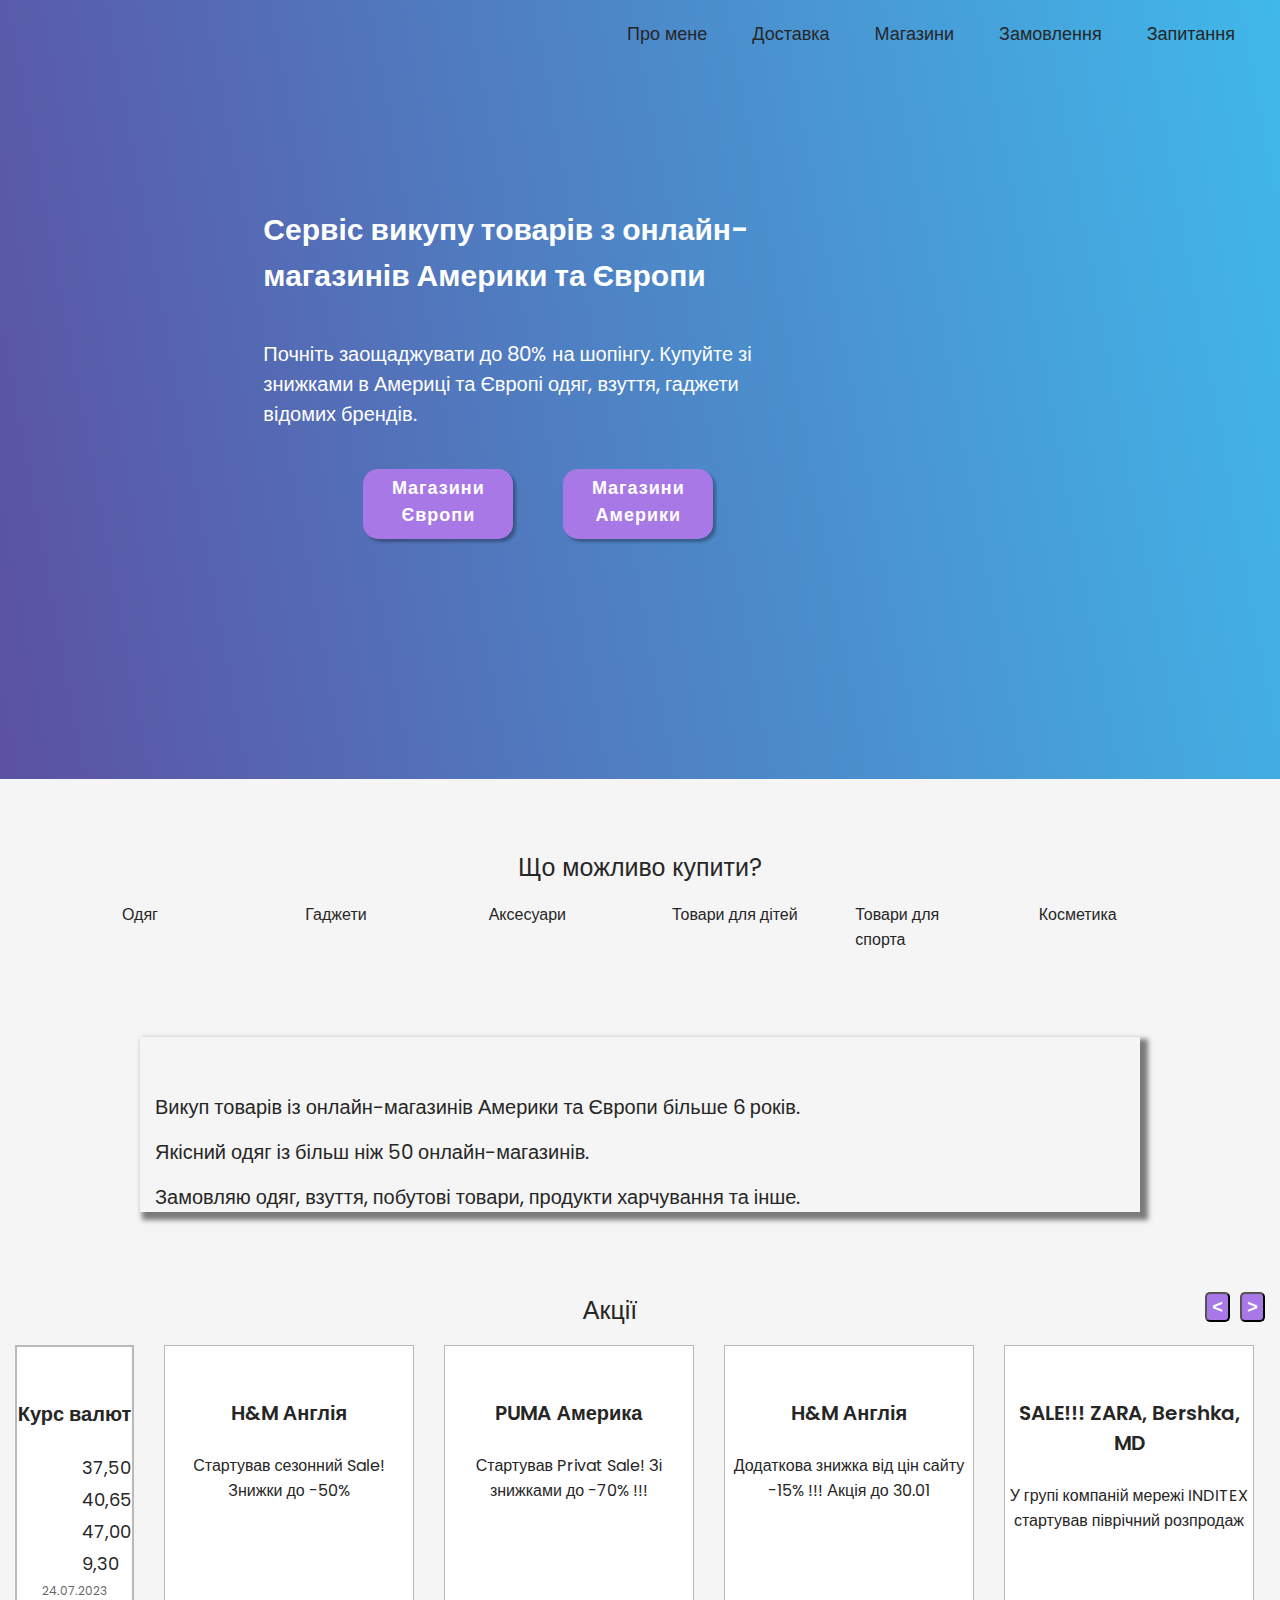
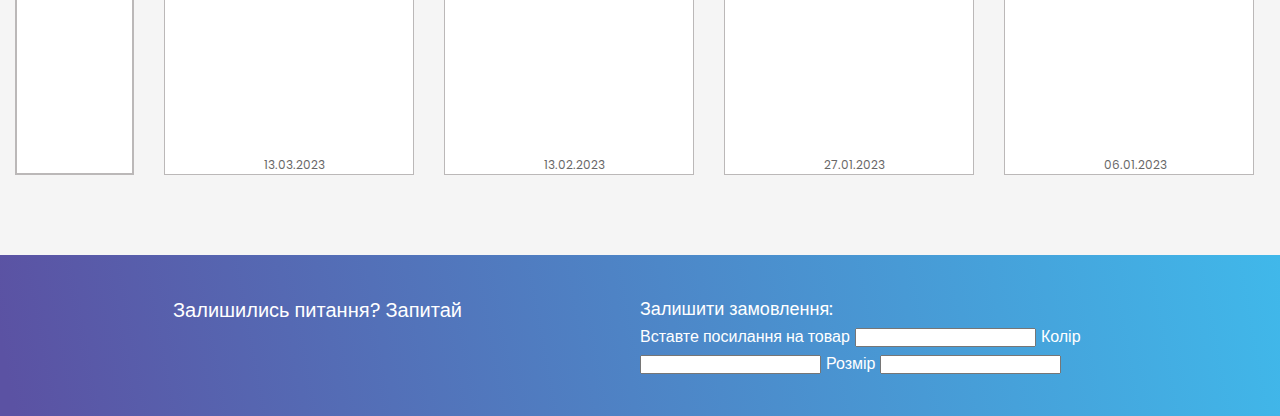
==== commit e06f7e3b: "Add files via upload" ====
--- a/index.html
+++ b/index.html
@@ -1,428 +1,321 @@
 <!DOCTYPE html>
-<html lang="ru">
-
+<html lang="en">
 <head>
-	<title data-lang="home_page-title">Волонтерський Рух України</title>
-	<meta charset="UTF-8">
-	<meta name="format-detection" content="telephone=no">
-	<!-- <style>body{opacity: 0;}</style> -->
-	<link rel="stylesheet" href="css/style.min.css?_v=20230626150845">
-
-	<link rel="shortcut icon" href="logo.ico">
-
-
-	<meta name="Волонтерський Рух України" content="Волонтерський Рух України, збір коштів на машини для ЗСУ">
-	<meta name="description" content="збір коштів на машини для ЗСУ, донат">
-	<meta name="viewport" content="width=device-width, initial-scale=1.0">
+    <meta charset="UTF-8">
+    <meta http-equiv="X-UA-Compatible" content="IE=edge">
+    <meta name="viewport" content="width=device-width, initial-scale=1.0">
+    <title>Shopping Online</title>
+
+    <link rel="stylesheet" href="css/style.css">
+    <script src="https://unpkg.com/axios/dist/axios.min.js"></script>
 </head>
-
-
 <body>
-	<div class="wrapper">
-		<header class="header">
-			<div class="header__box">
-				<div class="header__logo">
-					<div class="header__logo-img"><a href="home.html"><picture><source srcset="img/logo.webp" type="image/webp"><img src="img/logo.png" alt=""></picture></a></div>
-					<div class="header__logo-text">Волонтерський Рух України</div>
-				</div>
-				<ul class="header__nav">
-					<li class="header__nav-item"><a data-lang="home_page-28" href="index.html#donat">Підтримати</a></li>
-					<li class="header__nav-item avto"><a data-lang="home_page-29" href="index.html#contact-form">Запит на авто</a></li>
-				</ul>
-				<div class="header__btns">
-					<button class="header__btns-btn header__btns-btn--active" data-btn="ukr">UA</button>
-					<button class="header__btns-btn" data-btn="en">EN</button>
-				</div>
-			</div>
-		</header>
-		<main class="page">
-			<section class="main">
-				<div class="main__box">
-					<h1 class="main__title" data-lang="home_page-1">авто для зсу</h1>
-					<div class="main__content">
-						<div class="main__img"><picture><source srcset="img/main-car.webp" type="image/webp"><img src="img/main-car.webp" alt="авто"></picture></div>
-						<div class="main__info">
-							<h2 class="main__info-text" data-lang="home_page-2">Купуємо, ремонтуємо та передаємо авто на фронт нашим захисникам</h2>
-							<button type="button" class="main__info-btn btn" name="donat"><a data-lang="home_page-3" href="index.html#donat">Підтримати</a><span class="_icon-arrowicon"></span></button>
-						</div>
-					</div>
-				</div>
-			</section>
-
-			<section class="info">
-				<div class="info__box">
-					<div class="info__name">
-						<h3 class="info__name-title" data-lang="home_page-4">Ми – Волонтерський Рух України</h3>
-						<p class="info__name-text text" data-lang="home_page-5">Про Благодійний фонд</p>
-					</div>
-					<div class="info__about">
-						<p class="info__about-text text" data-lang="home_page-6">Благодійний Фонд створено з метою надання підтримки захисникам України. А саме ми займаємося закупівлею позашляховиків та мінібусів. </p>
-						<p class="info__about-text text" data-lang="home_page-7">У нас відкрито збір на авто для ЗСУ. Приєднуйтесь! Все буде Україна! </p>
-
-						<button class="info__about-btn btn-blue" name="donat"><a data-lang="home_page-8" href="index.html#donat">Підтримати</a><span class="_icon-arrowicon"></span></button>
-					</div>
-				</div>
-			</section>
-
-			<section class="partners">
-				<div class="partners__box">
-					<div class="partners__title title" data-lang="home_page-9">Наші партнери</div>
-					<div class="partners__list">
-						<div class="partners__list-item item-list">
-							<div>
-								<div class="item-list-subtitle" data-lang="home_page-10">Офіційний сервіс</div>
-								<div class="item-list-title">Hyundai</div>
-							</div>
-							<div>
-								<div class="item-list-place" data-lang="home_page-11">Дніпро, Україна</div>
-							</div>
-						</div>
-						<div class="partners__list-item item-list">
-							<div>
-								<div class="item-list-subtitle" data-lang="home_page-12">Офіційний сервіс</div>
-								<div class="item-list-title">Nissan</div>
-							</div>
-							<div>
-								<div class="item-list-place" data-lang="home_page-13">Черкаси, Україна</div>
-								<div class="item-list-place" data-lang="home_page-14">Кропивницький, Україна</div>
-							</div>
-						</div>
-						<div class="partners__list-item item-list">
-							<div>
-								<div class="item-list-subtitle" data-lang="home_page-15">Офіційний сервіс</div>
-								<div class="item-list-title">Renault</div>
-							</div>
-							<div>
-								<div class="item-list-place" data-lang="home_page-16">Черкаси, Україна</div>
-								<div class="item-list-place" data-lang="home_page-17">Кропивницький, Україна</div>
-							</div>
-						</div>
-						<div class="partners__list-item item-list">
-							<div>
-								<div class="item-list-subtitle" data-lang="home_page-18">Офіційний сервіс</div>
-								<div class="item-list-title">Skoda</div>
-							</div>
-							<div>
-								<div class="item-list-place" data-lang="home_page-19">Черкаси, Україна</div>
-							</div>
-						</div>
-						<div class="partners__list-item item-list">
-							<div>
-								<div class="item-list-subtitle" data-lang="home_page-20">Офіційний сервіс</div>
-								<div class="item-list-title">Skoda</div>
-							</div>
-							<div>
-								<div class="item-list-place" data-lang="home_page-21">Кропивницький, Україна</div>
-							</div>
-						</div>
-						<button class="partners__list-btn btn" type="button" name="про партнерів"><a href="partners.html" data-lang="home_page-22">Більше про партнерів</a> <span class="_icon-arrowicon"></span></button>
-					</div>
-				</div>
-			</section>
-
-			<section class="cars">
-				<div class="cars__box">
-					<div class="cars__title title" data-lang="home_page-23">Найпоширеніші авто, що ми закуповуємо</div>
-					<div class="cars__items">
-						<div class="cars__items-item car">
-							<div class="car__content">
-								<div class="car__title" data-lang="home_page-24">Позашляховики</div>
-								<button class="car__btn btn-blue" type="button" name="donat"><a data-lang="home_page-25" href="index.html#donat">Підтримати</a><span class="_icon-arrowicon"></span></button>
-							</div>
-							<div class="car__img"><picture><source srcset="img/car1.webp" type="image/webp"><img src="img/car1.png" alt="авто"></picture></div>
-						</div>
-						<div class="cars__items-item car">
-							<div class="car__content">
-								<div class="car__title" data-lang="home_page-26">Мікроавтобуси</div>
-								<button type="button" class="car__btn btn-blue" name="donat"><a data-lang="home_page-27" href="index.html#donat">Підтримати</a><span class="_icon-arrowicon"></span></button>
-							</div>
-							<div class="car__img"><picture><source srcset="img/car2.webp" type="image/webp"><img src="img/car2.png" alt="авто"></picture></div>
-						</div>
-					</div>
-				</div>
-			</section>
-
-			<section class="why">
-				<div class="why__box">
-					<div class="why__content">
-						<div class="why__title title" data-lang="home_page-30">Чому важливо донатити на авто для ЗСУ?</div>
-					</div>
-					<div>
-						<p class="why__text text" data-lang="home_page-31">Автомобілі на фронті відіграють дуже важливу роль у веденні бойових дій, адже завдяки ним наші захисники мають змогу проводити розвідувальні операції, транспортувати потерпілих з гарячих точок та підвищувати свою мобільність.</p>
-						<p class="why__text text" data-lang="home_page-32">Нажаль, автомоболі на фронті є розхідним матеріалом, тому гостра потреба в них залишається завжди. </p>
-					</div>
-					<button class="why__btn btn-blue" name="підтримати"><a data-lang="home_page-33" href="index.html#donat">Підтримати</a><span class="_icon-arrowicon"></span></button>
-				</div>
-				<div class="why__img"><picture><source srcset="img/why.webp" type="image/webp"><img src="img/why.png" alt=""></picture></div>
-			</section>
-
-			<section class="join">
-				<div class="join__box">
-					<div class="join__title title" data-lang="home_page-34">Як ти можеш долучитись?</div>
-					<div class="join__items">
-						<div class="join__items-item items-item">
-							<div class="items-item__number">01</div>
-							<div>
-								<p class="items-item__text" data-lang="home_page-35">Ти можеш підтримати нашу ініціативу своїм донатом. Це може бути як одноразовий внесок, так і підписка на щомісячний донат. </p>
-								<p class="items-item__text" data-lang="home_page-36">Давай наближувати перемогу разом!</p>
-							</div>
-							<button type="button" class="items-item-btn" name="donat"><a href="index.html#donat" data-lang="home_page-37">Зробити внесок</a><span class="_icon-arrowicon"></span></button>
-						</div>
-						<div class="join__items-item items-item">
-							<div class="items-item__number">02</div>
-							<p class="items-item__text" data-lang="home_page-38">Для нас буде великою цінністю, якщо ти будеш ділитися із друзями та знайомими нашою ініціативою.
-								Це буде твоїм дуже вагомим внеском у досягнення нашої спільної мети!</p>
-							<button type="button" class="items-item-btn"><a href="#" data-lang="home_page-39">Поділитись сайтом</a><span class="_icon-arrowicon"></span></button>
-						</div>
-						<div class="join__items-item items-item">
-							<div class="items-item__number">03</div>
-							<p class="items-item__text" data-lang="home_page-40">Ви можете подати запит на авто для військової частини в містах. Для цього необхідно перейти за посиланням та заповнити форму зворотнього зв’язку.</p>
-							<button type="button" class="items-item-btn"><a href="index.html#contact-form" data-lang="home_page-41">Запит на авто</a><span class="_icon-arrowicon"></span></button>
-						</div>
-					</div>
-				</div>
-			</section>
-
-			<section class="progress">
-				<div class="progress__box">
-					<div class="progress__info">
-						<div class="progress__title title" data-lang="home_page-42">Наші досягнення </div>
-						<button class="progress__btn " type="button" name="slider" id="slider-left"><span class="_icon-arrow-right"></span></button>
-					</div>
-					<div class="progress__wrapper" id="slider">
-						<div class="progress__card">
-							<div class="progress__slide swiper-slide">
-								<picture><source srcset="img/slider1.webp" type="image/webp"><img src="img/slider1.png" alt="car"></picture>
-							</div>
-						</div>
-						<div class="progress__card">
-							<div class="progress__slide swiper-slide">
-								<picture><source srcset="img/slider2.webp" type="image/webp"><img src="img/slider2.png" alt="car"></picture>
-							</div>
-						</div>
-						<div class="progress__card">
-							<div class="progress__slide swiper-slide">
-								<picture><source srcset="img/slider3.webp" type="image/webp"><img src="img/slider3.png" alt="car"></picture>
-							</div>
-						</div>
-					</div>
-
-
-
-					<!---		<div class="progress__slider swiper">
-							<div class="progress__wrapper swiper-wrapper">
-								<div class="progress__slide swiper-slide">
-									<picture><source srcset="img/slider1.webp" type="image/webp"><img src="img/slider1.png" alt="car"></picture>
-								</div>
-								<div class="progress__slide swiper-slide">
-									<picture><source srcset="img/slider2.webp" type="image/webp"><img src="img/slider2.png" alt="car"></picture>
-								</div>
-								<div class="progress__slide swiper-slide">
-									<picture><source srcset="img/slider3.webp" type="image/webp"><img src="img/slider3.png" alt="car"></picture>
-								</div>
-							</div> -->
-
-				</div>
-
-	</div>
-	</section>
-
-
-
-	<section class="donat">
-		<div class="donat__box">
-			<div data-tabs class="donat-tabs" id="donat">
-				<nav data-tabs-titles class="donat-tabs__navigation">
-					<button type="button" class="donat-tabs__title _tab-active" data-lang="home_page-43">Переказ карткою</button>
-					<button type="button" class="donat-tabs__title" data-lang="home_page-44">Mono банка</button>
-					<button type="button" class="donat-tabs__title" data-lang="home_page-45">Реквізити</button>
-				</nav>
-				<h3 class="donat-title title" data-lang="home_page-46">Підтримати збір на авто для ЗСУ</h3>
-				<div data-tabs-body class="donat-tabs__content">
-					<div class="donat-tabs__body tab">
-						<div class="tab__card">
-							<div class="tab__card-sum">
-								<div class="card-sum">
-									<label for="sum-donat" class="tab__card-label" data-lang="home_page-47">Сума внеску</label>
-									<div class="card-sum__donat">
-										<div class="card-sum__input">
-											<input type="text" placeholder="0" class="input" id="sum-donat" name="sum-donat">
-											<div class="sum__input form-group">
-												<div class="dropdown">
-													<button class="sum__input-title btn dropdown__button">UAH </button>
-													<span class="_icon-chevron-down sum__input-icon"></span>
-													<ul class="sum__valuta hidden">
-														<li class="sum__valuta-item dropdown__list-item" data-value="uah">UAH</li>
-														<li class="sum__valuta-item dropdown__list-item" data-value="usd">USD</li>
-														<li class="sum__valuta-item dropdown__list-item" data-value="eur">EUR</li>
-													</ul>
-													<input type="text" name="select-category" value="" class="dropdown__item-hidden">
-												</div>
-											</div>
-										</div>
-										<div class="card-sum__btns">
-											<button type="button" class="card-sum__btn one-hundred">100 UAH</button>
-											<button type="button" class="card-sum__btn five-hundred">500 UAH</button>
-											<button type="button" class="card-sum__btn thousand">1000 UAH</button>
-										</div>
-									</div>
-								</div>
-							</div>
-							<form class="tab__card-mail">
-								<label for="input-email" class="tab__card-label">Email*</label>
-								<div class="card-mail">
-									<input type="email" class="input" placeholder="Введіть ваш email" id="input-email" name="input-email">
-									<div class="card-mail-text" data-lang="home_page-48">Вам надійде квитанція на email та ви будете отримувати звітності по вашому внеску</div>
-								</div>
-							</form>
-							<button type="button" class="tab__card-btn btn-blue" name="donat"><a data-lang="home_page-49" href="#">Підтримати</a><span class="_icon-arrowicon"></span></button>
-						</div>
-						<button type="button" class="tab__btn btn" id="subs"><a href="#" data-lang="home_page-50">Оформити підписку</a><span class="_icon-arrowicon"></span> </button>
-					</div>
-
-					<div class="donat-tabs__body tab">
-						<div class="tab__card">
-							<div class="tab__card-sum">
-								<button type="button" class="tab__mono-btn btn"><a href="#" data-lang="home_page-51">Mono банка</a><span class="_icon-arrowicon"></span></button>
-							</div>
-							<form class="tab__card-mail">
-								<label for="input-email" class="tab__card-label">Email*</label>
-								<div class="card-mail">
-									<input type="email" class="input" placeholder="Введіть ваш email" id="input-email" name="input-email">
-									<div class="card-mail-text" data-lang="home_page-52">Вам надійде квитанція на email та ви будете отримувати звітності по вашому внеску</div>
-								</div>
-							</form>
-
-						</div>
-						<button type="button" class="tab__btn btn" id="subs"><a href="#" data-lang="home_page-53">Оформити підписку</a><span class="_icon-arrowicon"></span> </button>
-					</div>
-
-					<div class="donat-tabs__body tab">
-						<div class="tab__card invoice">
-							<div class="invoice-title" data-lang="home_page-54">Реквізити в Україні</div>
-							<ul class="invoice-list list">
-								<li class="list-item"><span class="list-item-title">Отримувач: </span>Благодійний фонд «Волонтерський Рух україни» </li>
-								<li class="list-item"><span class="list-item-title">Адреса отримувача: </span>Одеса 65039, пр.Гагаріна, 12а, офіс 110</li>
-								<li class="list-item"><span class="list-item-title">ЄДРПОУ: </span> 45019226</li>
-								<li class="list-item"><span class="list-item-title">IBAN UAH:</span></li>
-								<li class="list-item">
-									<span class="list-item-title bank">АТ КБ «ПРИВАТБАНК»</span>
-									<div class="list-item-text"> UA633052990000026005014933699<span class="_icon-copy"></span></div>
-								</li>
-								<li class="list-item">
-									<span class="list-item-title bank">АТ «Універсал банк»</span>
-									<div class="list-item-text">UA103220010000026004170000618 <span class="_icon-copy"></span></div>
-								</li>
-								<li class="list-item">
-									<span class="list-item-title bank">АТ «ПУМБ»</span>
-									<div class="list-item-text">UA873348510000000026000204673
-										<span class="_icon-copy"></span>
-									</div>
-								</li>
-							</ul>
-						</div>
-
-						<div class="tab__card invoice">
-							<div class="invoice-title" data-lang="home_page-55">Перекази в іноземній валюті</div>
-							<ul class="invoice-list list">
-								<li class="list-item"><span class="list-item-title">Account holder: </span> CHARITABLE FUND "VOLUNTEER MOVEMENT OF UKRAINE" </li>
-								<li class="list-item"><span class="list-item-title">Account holder address: </span> 110 office,12А Gagarina avenue, Odesa, 65039, Ukraine</li>
-								<li class="list-item">
-									<span class="list-item-title">IBAN: </span>
-									<div class="list-item-text">UA443052990000026006034918626 <span class="_icon-copy"></span></div>
-								</li>
-								<li class="list-item"><span class="list-item-title">Bank name: </span>JSC CB "PRIVATBANK"</li>
-								<li class="list-item"><span class="list-item-title">Bank address: </span>1D HRUSHEVSKOHO STR., KYIV, 01001, UKRAINE</li>
-								<li class="list-item"><span class="list-item-title">SWIFT: </span>PBANUA2X</li>
-							</ul>
-						</div>
-
-					</div>
-				</div>
-			</div>
-		</div>
-	</section>
-
-
-	<section class="contact-form">
-		<form class="contact-form__box" id="contact-form">
-			<div class="contact-form__title" data-lang="home_page-56">Заповнюйте форму і ми з вами зв’яжемось</div>
-			<div class="contact-form__content">
-				<div class="contact-form__item contact-item">
-					<label for="contact-item__name" class="tab__card-label contact-item__label" data-lang="home_page-57">Ім’я</label>
-					<input type="text" placeholder="Перемога" class="contact-item__input input" name="contact-item__name" id="contact-item__name">
-				</div>
-				<div class="contact-form__item contact-item">
-					<label for="contact-item__tel" class="tab__card-label contact-item__label" data-lang="home_page-58">Номер телефону</label>
-					<input type="tel" placeholder="+3806711111111" class="contact-item__input input" name="contact-item__tel" id="contact-item__tel">
-				</div>
-				<div class="contact-form__item contact-item">
-					<label for="contact-item__email" class="tab__card-label contact-item__label">Email</label>
-					<input type="email" placeholder="peremoga@gmail.com" class="contact-item__input input" name="contact-item__email" id="contact-item__email">
-				</div>
-			</div>
-			<button type="button" class="contact-form__btn" data-modal data-lang="home_page-59">Надіслати</button>
-		</form>
-	</section>
-
-	</main>
-	<footer class="footer">
-		<div class="footer__box">
-			<div class="footer__form" id="report">
-				<div class="footer__form-text" data-lang="home_page-60">Залишай свою електронну пошту та отримуй звітність про діяльність фонду. Будь завжди в курсі !</div>
-				<form class="footer__form-input">
-					<input autocomplete="off" type="email" name="form-footer" data-error="Помилка" placeholder="Твій email" class="input">
-					<button type="button" class="footer__form-btn"><span class="_icon-arrowicon"></span></button>
-				</form>
-			</div>
-			<div class="footer__content">
-				<div class="footer__logo">
-					<div class="footer__logo-img"><a href="index.html"><picture><source srcset="img/logo1.webp" type="image/webp"><img src="img/logo1.png" alt="логотип Волонтерський Рух України"></picture></a></div>
-					<div class="footer__logo-text">Волонтерський Рух України</div>
-				</div>
-				<div class="footer__lists">
-					<ul class="footer__list">
-						<li class="footer__list-item"><a data-lang="home_page-61" href="index.html#report">Звітність</a></li>
-						<li class="footer__list-item"><a data-lang="home_page-62" href="index.html#subs">Підписка</a></li>
-						<li class="footer__list-item"><a data-lang="home_page-63" href="partners.html">Партнери</a></li>
-						<li class="footer__list-item"><a data-lang="home_page-64" href="vacancy.html">Вакансії</a></li>
-						<li class="footer__list-item"><a data-lang="home_page-65" href="help.html">Часті запитання</a> </li>
-					</ul>
-					<ul class="footer__list">
-						<li class="footer__list-info" data-lang="home_page-66">Інформаційна лінія</li>
-						<li class="footer__list-tel">+38 067 577 77 77</li>
-					</ul>
-				</div>
-				<div class="footer__btns btn">
-					<button class="footer__btns-btn header__btns-btn--active" data-btn="ukr">UA</button>
-					<button class="footer__btns-btn" data-btn="en">EN</button>
-				</div>
-			</div>
-			<button class="footer__btn-main btn" name="donat"><a data-lang="home_page-67" href="index.html#donat">Підтримати</a><span class="_icon-arrowicon"></span></button>
-		</div>
-	</footer>
-	</div>
-
-
-
-
-	<div class="modal">
-		<div class="modal__wrapper">
-			<button data-close type="button" class="modal__close">&times;</button>
-			<!---<div data-close class="modal__close">&times;</div>--->
-			<div class="modal__text">
-				<p data-lang="home_page-68">Дякуємо, що залишили запит на нашому сайті. Очікуйте, найближчим часом з вами зв’яжуться.</p>
-				<p data-lang="home_page-69">Все буде Україна!</p>
-			</div>
-			<button data-close type="button" class="modal__btn btn-blue"><a href="index.html#donat" data-lang="home_page-70">Підтримати збір</a><span class="_icon-arrowicon"></span></button>
-		</div>
-	</div>
-
-	<script src="js/app.min.js?_v=20230626150845"></script>
-
-
-
-
+    <div class="wrapper">
+        
+        <header class="header">   
+            <div class="header-burger">
+                <div class="menu-btn">
+                    <span></span>
+                    <span></span>
+                    <span></span>
+                </div>
+            </div>
+            <div class="header__nav menu">
+            <ul>
+                <li class="header__nav-item">Про мене</li>
+                <li class="header__nav-item"><a href="ship.html">Доставка</a></li>
+                <li class="header__nav-item"><a href="shops.html">Магазини</a></li>
+                <li class="header__nav-item"><a href="order.html">Замовлення</a></li>
+                <li class="header__nav-item"><a href="help.html">Запитання</a></li>
+            </ul>
+        </div>
+        </header>
+
+        <main class="main">
+            <section class="bg">
+                <div class="bg__inner">                    
+                    <div class="bg__inner-info">
+                    <div class="bg__inner-title">Сервіс викупу товарів з онлайн-магазинів Америки та Європи</div>
+                    <div class="bg__inner-text">Почніть заощаджувати до 80% на шопінгу. Купуйте зі знижками в Америці та Європі одяг, взуття, гаджети відомих брендів.</div>
+                    <div class="bg__inner-btns">
+                        <div class="bg__btns-btn btn"><a href="shops.html#europe">Магазини Європи</a></div>
+                        <div class="bg__btns-btn btn"><a href="shops.html#usa">Магазини Америки</a></div>
+                    </div>
+                    </div>
+                    <div class="bg__inner-img"><img src="img/main.svg" alt=""></div>
+                </div>
+            </section>
+
+            <section class="things">
+                <div class="things__inner">
+                    <div class="things__inner-title">Що можливо купити?</div>
+                    <div class="things__cards">
+    <!---               <div class="things__card">
+                            <div class="things__card-img"><img src="img/about/clothes.svg" alt=""></div>
+                            <div class="things__card-text">Одяг</div>
+                        </div> -->
+                    </div>
+                </div>  
+
+            </section>
+
+            <section class="about">
+                <div class="about__inner">
+                    <div class="about__text">
+                        <ul class="about-list">
+                            <li class="about__text-about">Викуп товарів із онлайн-магазинів Америки та Європи більше 6 років.</li>
+                            <li class="about__text-about">Якісний одяг із більш ніж 50 онлайн-магазинів.</li>
+                            <li class="about__text-about">Замовляю одяг, взуття, побутові товари,  продукти харчування та інше.</li>
+                        </ul>
+                    </div>
+                    <div class="about__img"><img src="img/logos.svg" alt="" width="400"></div>
+                </div>
+            </section>
+
+            <section class="news">
+                <div class="news__inner">
+                    <div class="news__title-buttons">
+                        <div class="news__title">Акції</div>
+                        <div class="news__buttons">
+                            <div ><button class="prev-btn" id="slider-right">&#60;</button></div>
+                            <div ><button class="next-btn" id="slider-left">&#62;</button></div>
+                        </div>
+                    </div>
+                    <div class="news__cards" id="slider">
+                        <div class="bg__kurs banner-inner">
+                            <div class="bg__kurs-kurs news__cards-card">
+                                <img class="news__cards-img" src="img/pb.png" alt="" width="248">
+                                <div class="news__cards-title">Курс валют</div>
+                                <div class="bg__kurs-usa"><img class="bg__kurs-img" src="img/united-states.png" alt="" width="30"><span class="kurs-usa">37,50</span></div>
+                                <div class="bg__kurs-eur"><img class="bg__kurs-img" src="img/euro.png" alt="" width="30"><span class="kurs-euro">40,65</span></div>
+                                <div class="bg__kurs-pound"><img class="bg__kurs-img" src="img/united-kingdom.png" alt="" width="30"><span id="poundKurs" class="kurs-pound">47,00</span></div>
+                                <div class="bg__kurs-zl"><img class="bg__kurs-img" src="img/poland.png" alt="" width="30"><span class="kurs-zl">9,30</span></div>
+                                <div class="bg__kurs-data">21.01</div>
+                            </div>
+                        </div>
+ <!---                  <div class="news__cards-card">
+                            <img class="news__cards-img" src="img/inditex.png" alt="" width="248">
+                            <div class="news__cards-title">SALE!!! ZARA, Bershka, MD</div>
+                            <div class="news__cards-text">У групі компаній мережі INDITEX стартував піврічний розпродаж</div>
+                            <div class="news__cards-data">06.01</div>
+                        </div> --->
+                    </div>
+                </div>
+                
+            </section>
+
+            <section class="footer">
+                <div class="footer__inner">
+                    <div class="footer__contacts"><span> Залишились питання? Запитай </span>
+                        <a href="viber://chat?number=%2B380679751016"> <img src="img/viber.svg" alt="" width="30"></a>  
+                        <a href="https://t.me/DianyUS"> <img src="img/telegram.svg" alt="" width="35"></a>
+                        <a href="https://www.instagram.com/buyer.diana/?igshid=NDk5N2NIZjQ%3D"> <img src="img/instagram.svg" alt="" width="30"></a>
+                    </div>
+                    <div class="footer__form">
+                        <form  action="">
+                            <div class="footer__form-title">Залишити замовлення:</div>
+                            <label for="usertext" class="form-label-link">Вставте посилання на товар</label>
+                            <input class="form-input-link" type="text" id="usertext">
+                            <label for="usertext" class="form-label-link">Колір</label>
+                            <input class="form-input-text" type="text" id="usertext">
+                            <label for="usertext" class="form-label-link">Розмір</label>
+                            <input class="form-input-text" type="text" id="usertext">
+                        </form>
+                    </div>
+                </div>
+            </section >
+        </main>
+        
+    </div>
+    <script src="js/script.js"></script>    
+    <script>
+        function showDate () {
+            let now = new Date();
+  
+            let span = document.querySelector(".bg__kurs-data");
+            let date = now.getDate();               
+            let months = ["01","02","03","04","05","06","07","08","09","10","11","12"];
+            let month = months[now.getMonth()];
+     
+            span.innerHTML = `${date}.${month}.2023`;     
+        }
+        showDate()
+
+//--------------------//
+
+        let sliderLeftBtn = document.querySelector('#slider-left');
+        let sliderRightBtn = document.querySelector('#slider-right');
+        let left = 0;
+        //let sliderContainer = document.querySelector('.slider__container').offsetWidth;
+        
+        let slider = document.querySelector('#slider');
+        let startX;
+        let endX;
+
+
+        sliderLeftBtn.addEventListener('click', function() {
+            
+            left = left - 280;
+            if (left < -840) {
+                left = 0;
+            }
+            slider.style.left = left + 'px';            
+        });
+
+        sliderRightBtn.addEventListener('click', function() {
+            //left = -840;
+            left = left + 280;
+            if (left > 0) {
+                left = 0;
+            } 
+            slider.style.left = left + 'px';
+
+        })
+
+        slider.addEventListener('touchstart', e => {
+            console.log('touchstart', e.touches[0].clientX);
+            startX = e.touches[0].clientX;
+        })
+        slider.addEventListener('touchmove', e => {
+            console.log('touchmovet', e.touches[0].clientX);
+            endX = e.touches[0].clientX;
+        })
+
+
+        slider.addEventListener('touchend', e => {
+            if (startX > endX) {
+                left = left - 280;
+                if (left < -840) {
+                    left = 0;
+                }
+                slider.style.left = left + 'px';   
+            } else {
+                left = left + 280;
+            if (left > 0) {
+                left = 0;
+            } 
+            slider.style.left = left + 'px';
+            }
+            
+        })
+
+
+
+//--------------------//
+
+        class MenuNewsCard {
+            constructor(src, title, description, data, parentSelector) {
+        
+                this.src = src;
+                this.title = title;
+                this.description = description;    
+                this.data = data; 
+                this.parent = document.querySelector(parentSelector);      
+            }
+  
+        render() {
+            const element = document.createElement('div');
+            element.innerHTML = `
+            <div class="news__cards-card banner-inner">
+                <img class="news__cards-img" src=${this.src} alt="" width="248">
+                <div class="news__cards-title">${this.title}</div>
+                <div class="news__cards-text">${this.description}</div>
+                <div class="news__cards-data">${this.data}</div>
+            </div>
+        `;
+        this.parent.append(element);
+        }
+        }
+        new MenuNewsCard (
+            "img/hm.member.png",
+            'H&M Англія',
+            'Стартував сезонний Sale! Знижки до -50%',
+            '13.03.2023',
+            '.news__cards'
+        ).render();
+        new MenuNewsCard (
+            "img/puma1.png",
+            'PUMA Америка',
+            'Стартував Privat Sale! Зі знижками до -70% !!!',
+            '13.02.2023',
+            '.news__cards'
+        ).render();
+
+        new MenuNewsCard (
+            "img/h-m.svg",
+            'H&M Англія',
+            'Додаткова знижка від цін сайту -15% !!!  Акція до 30.01',
+            '27.01.2023',
+            '.news__cards'
+        ).render();
+
+        new MenuNewsCard (
+            "img/inditex.png",
+            'SALE!!! ZARA, Bershka, MD',
+            'У групі компаній мережі INDITEX стартував піврічний розпродаж',
+            '06.01.2023',
+            '.news__cards'
+        ).render();
+
+//--------------------//
+
+
+//--------------------//
+
+        class MenuThingsCard {
+            constructor(src, title, parentSelector) {
+        
+                this.src = src;
+                this.title = title;
+                this.parent = document.querySelector(parentSelector);      
+            }
+            render() {
+            const element = document.createElement('div');
+            element.innerHTML = `
+            <div class="things__card">
+                <div class="things__card-img"><img src=${this.src} alt=""></div>
+                <div class="things__card-text">${this.title}</div>
+            </div>
+        `;
+        this.parent.append(element);
+        }
+        }
+        new MenuThingsCard (
+            "img/about/clothes.svg",
+            'Одяг',
+            '.things__cards'
+        ).render();
+
+        new MenuThingsCard (
+            "img/about/gadget.svg",
+            'Гаджети',
+            '.things__cards'
+        ).render();
+
+        new MenuThingsCard (
+            "img/about/acess.svg",
+            'Аксесуари',
+            '.things__cards'
+        ).render();
+
+        new MenuThingsCard (
+            "img/about/child.svg",
+            'Товари для дітей',
+            '.things__cards'
+        ).render();
+
+        new MenuThingsCard (
+            "img/about/sport.svg",
+            'Товари для спорта',
+            '.things__cards'
+        ).render();
+
+        new MenuThingsCard (
+            "img/about/Cosmetics.svg",
+            'Косметика',
+            '.things__cards'
+        ).render();
+
+    </script>
 </body>
-
 </html>--- a/css/style.css
+++ b/css/style.css
@@ -0,0 +1,823 @@
+@charset "UTF-8";
+@import url(https://fonts.googleapis.com/css?family=Poppins:regular,500,600,700,800,900);
+html,
+body {
+  box-sizing: border-box;
+  height: 100%;
+  background: #f5f5f5;
+}
+
+*,
+*::before,
+*::after {
+  box-sizing: inherit;
+  margin: 0;
+  padding: 0;
+}
+
+li {
+  list-style: none;
+}
+
+a {
+  text-decoration: none;
+  color: rgb(39, 38, 38);
+}
+
+.wrapper {
+  font-family: "Poppins", sans-serif;
+  font-size: 18px;
+  color: rgb(39, 38, 38);
+  margin: 0 auto;
+}
+
+.container {
+  background: linear-gradient(153deg, rgba(234, 185, 238, 0.5) 0%, rgba(238, 124, 196, 0.2) 100%);
+}
+
+.header {
+  margin: 0 5px 0 0;
+  padding: 20px 0;
+  text-align: end;
+}
+.header__nav-item {
+  display: inline-flex;
+  margin-right: 40px;
+  transition: all ease 0.5s;
+}
+
+.header__nav-item:hover {
+  font-weight: 600;
+  border-bottom: 1px solid rgb(39, 38, 38);
+}
+
+.main {
+  height: 100%;
+}
+.bg {
+  margin: -70px auto 50px;
+  padding: 130px 0;
+  color: #FFFFFF;
+  background: linear-gradient(79.63deg, #5B52A3 1.08%, #40B8EA 100%);
+}
+.bg__inner {
+  padding: 80px;
+  display: flex;
+  align-items: center;
+  justify-content: space-evenly;
+  gap: 20px;
+}
+.bg__inner-info {
+  max-width: 550px;
+  animation-name: bg;
+  animation-duration: 1s;
+  animation-timing-function: ease;
+  position: relative;
+}
+.bg__inner-title {
+  font-size: 30px;
+  font-weight: 600;
+}
+.bg__inner-text {
+  margin: 40px 0;
+  font-size: 20px;
+}
+.bg__inner-img {
+  max-width: 430px;
+}
+.bg__inner-img img {
+  width: 100%;
+}
+.bg__inner-btns {
+  margin-bottom: 30px;
+  display: flex;
+  justify-content: center;
+  gap: 50px;
+}
+.bg__kurs-img {
+  margin-right: 20px;
+}
+
+.bg__kurs-usa, .bg__kurs-eur, .bg__kurs-pound, .bg__kurs-zl {
+  margin-bottom: 5px;
+  padding-left: 15px;
+  display: flex;
+}
+
+.bg__btns-btn {
+  width: 150px;
+  height: 70px;
+  border-radius: 15px;
+  text-align: center;
+  padding: 5px 0;
+}
+.bg__btns-btn a {
+  color: #fff;
+  font-weight: 600;
+  letter-spacing: 1px;
+}
+
+.btn {
+  background: #a879e6;
+  box-shadow: 3px 3px 3px 0px rgba(0, 0, 0, 0.3);
+  transition: all ease 0.3s;
+}
+
+.btn:hover {
+  background: rgb(180, 78, 180);
+  box-shadow: 3px 3px 3px 0px rgba(0, 0, 0, 0.5);
+}
+
+.things__inner {
+  max-width: 1100px;
+  margin: 70px auto;
+}
+.things__inner-title {
+  font-size: 25px;
+  text-align: center;
+}
+.things__cards {
+  display: grid;
+  grid-template-columns: repeat(auto-fill, minmax(170px, 1fr));
+}
+.things__card {
+  padding: 15px;
+  display: flex;
+  align-items: center;
+  gap: 17px;
+  font-size: 16px;
+}
+
+.things__card:hover {
+  border-bottom: 1px solid rgba(0, 0, 0, 0.4705882353);
+}
+
+.about__inner {
+  max-width: 1000px;
+  height: 100%;
+  margin: 0 auto 80px;
+  padding: 0 15px;
+  display: flex;
+  box-shadow: 5px 5px 5px 3px rgba(0, 0, 0, 0.5);
+}
+.about__text {
+  margin-top: 40px;
+  margin-right: 20px;
+  font-size: 20px;
+}
+.about__text-about {
+  margin-top: 15px;
+}
+
+.shipping__inner {
+  max-width: 1100px;
+  height: 100%;
+  margin: 0 auto;
+  padding: 20px;
+  border-radius: 20px;
+  font-size: 20px;
+}
+.shipping__inner-title {
+  font-size: 25px;
+  text-align: center;
+  margin: 0 auto;
+  padding: 30px;
+  background: linear-gradient(79.63deg, #5B52A3 1.08%, #40B8EA 100%);
+  border-radius: 20px;
+  color: #fff;
+}
+.shipping__inner-europe {
+  padding: 15px;
+  display: grid;
+  grid-template-columns: repeat(auto-fill, minmax(250px, 1fr));
+  gap: 50px;
+}
+.shipping__inner-usa {
+  margin-top: 30px;
+  display: grid;
+}
+.shipping__usa-title {
+  margin-bottom: 20px;
+  display: flex;
+  align-items: center;
+  justify-content: center;
+}
+.shipping__usa-title img {
+  display: block;
+  margin-right: 15px;
+}
+.shipping__usa-item {
+  display: flex;
+  transition: all ease 0.5s;
+}
+.shipping__item {
+  margin-top: 25px;
+  transition: all ease 0.5s;
+}
+.shipping__item-title {
+  margin-bottom: 20px;
+  display: flex;
+  align-items: center;
+}
+.shipping__item-title img {
+  margin-right: 15px;
+  display: block;
+}
+.shipping__item-usa {
+  margin-left: 20px;
+}
+.shipping-title-text {
+  margin: 15px 0;
+  font-weight: 600;
+}
+.shipping__usa {
+  display: grid;
+  grid-template-columns: repeat(auto-fill, minmax(360px, 1fr));
+  gap: 50px;
+}
+
+.item-ship {
+  border: 2px solid rgba(32, 32, 32, 0.4);
+  border-radius: 15px;
+  box-shadow: 0px 0px 40px rgba(0, 0, 0, 0.3);
+  padding: 15px;
+}
+
+.shipping__item:hover {
+  box-shadow: 5px 5px 5px 0px rgba(0, 0, 0, 0.8);
+  transform: scale(1.05);
+}
+
+.shipping__usa-item:hover {
+  box-shadow: 5px 5px 5px 0px rgba(0, 0, 0, 0.8);
+  transform: scale(1.05);
+}
+
+.pound-grn, .euro-grn, .zlot-grn, .sea-grn, .air-grn {
+  font-weight: 600;
+  margin-right: 20px;
+}
+
+.ukr__inner {
+  max-width: 1100px;
+  margin: 30px auto;
+  padding: 20px;
+  background: #dec8fc;
+  border-radius: 15px;
+}
+.ukr__info {
+  margin-top: 20px;
+  padding: 15px;
+  display: grid;
+  grid-template-columns: repeat(auto-fill, minmax(250px, 1fr));
+  gap: 50px;
+}
+.ukr__warning {
+  margin-top: 50px;
+  display: flex;
+  align-items: flex-start;
+  font-size: 14px;
+}
+.ukr__warning-img {
+  margin-right: 20px;
+  display: block;
+}
+
+.ukr__up-text, .ukr__np-text, .ukr__meest-text {
+  margin-top: 15px;
+  font-weight: 600;
+  text-align: center;
+}
+
+.ukr__info-np a, .ukr__info-up a, .ukr__info-meest a {
+  display: block;
+  text-align: center;
+}
+
+.poltava__inner {
+  max-width: 1100px;
+  margin: 50px auto;
+  padding: 20px;
+  box-shadow: 5px 5px 5px 3px rgba(0, 0, 0, 0.5);
+  border-radius: 15px;
+}
+.poltava__info {
+  max-width: 900px;
+  margin: 20px auto 0;
+  display: flex;
+  justify-content: center;
+  align-items: center;
+}
+.poltava__info-img {
+  margin-right: 20px;
+}
+
+.title {
+  font-weight: 600;
+}
+
+.news__inner {
+  padding: 0 15px;
+  overflow: hidden;
+}
+.news__title {
+  margin-bottom: 15px;
+  font-size: 25px;
+  flex: 70%;
+  text-align: center;
+}
+.news__title-buttons {
+  display: flex;
+}
+.news__cards {
+  max-width: 1400px;
+  padding-bottom: 30px;
+  display: flex;
+  gap: 30px;
+  position: relative;
+  left: 0;
+  transition: all ease 0.7s;
+}
+.news__cards-card {
+  max-width: 250px;
+  height: 430px;
+  border: 1px solid rgb(187, 184, 184);
+  text-align: center;
+  position: relative;
+  background: #fff;
+  float: left;
+  transition: all ease 0.2s;
+}
+.news__cards-card:hover {
+  transform: scale(1.1);
+  box-shadow: 3px 3px 3px 2px rgba(0, 0, 0, 0.6);
+}
+.news__cards-title {
+  margin: 25px 0;
+  font-size: 20px;
+  font-weight: 600;
+  text-align: center;
+}
+.news__cards-text {
+  margin-bottom: 25px;
+  font-size: 16px;
+}
+.news__cards-data {
+  font-size: 12px;
+  opacity: 0.7;
+  text-align: center;
+  flex: 0 0 auto;
+  position: absolute;
+  bottom: 0;
+  left: 40%;
+}
+.news__buttons {
+  display: flex;
+  gap: 10px;
+}
+
+.prev-btn, .next-btn {
+  width: 25px;
+  height: 30px;
+  background: #a879e6;
+  border-radius: 5px;
+  color: #ffffff;
+  font-weight: 600;
+  font-size: 18px;
+}
+
+.bg__kurs-kurs {
+  max-width: 300px;
+  height: 430px;
+  border: 2px solid rgb(187, 184, 184);
+}
+
+.bg__kurs-data {
+  font-size: 12px;
+  opacity: 0.7;
+  text-align: center;
+}
+
+.footer__inner {
+  margin-top: 50px;
+  padding: 40px;
+  background: linear-gradient(79.63deg, #5B52A3 1.08%, #40B8EA 100%);
+  color: #fff;
+  display: grid;
+  grid-template-columns: 1fr 1fr;
+}
+.footer__contacts {
+  display: flex;
+  justify-content: center;
+  gap: 15px;
+  font-size: 20px;
+}
+
+.shops__title {
+  padding: 30px;
+  margin-bottom: 20px;
+  background: linear-gradient(79.63deg, #5B52A3 1.08%, #40B8EA 100%);
+  border-radius: 20px;
+  font-size: 25px;
+  text-align: center;
+  color: #fff;
+}
+.shops__info-img {
+  height: 130px;
+  background-color: #fff;
+  display: flex;
+  align-items: center;
+  justify-content: center;
+  overflow: hidden;
+  border-radius: 10px;
+  cursor: pointer;
+}
+.shops__info-img img {
+  width: 150px;
+  display: block;
+}
+.shops__about {
+  padding: 15px;
+  display: grid;
+  grid-template-columns: repeat(auto-fill, minmax(200px, 1fr));
+  gap: 20px;
+  justify-items: center;
+}
+.shops__about-card {
+  width: 200px;
+  height: 180px;
+  background: #fff;
+  border-radius: 15px;
+  position: relative;
+  box-shadow: 0px 0px 40px rgba(0, 0, 0, 0.3);
+}
+.shops__usa {
+  margin: 30px 0;
+}
+
+.shops__info-list {
+  max-width: 250px;
+  padding: 0 10px 10px;
+  position: absolute;
+  background-color: #fff;
+  border-radius: 15px;
+  box-shadow: 0px 8px 16px 0px rgba(0, 0, 0, 0.2);
+  z-index: 1;
+  font-size: 14px;
+}
+
+.shops__info-shop {
+  width: 100%;
+  height: 40px;
+  margin-top: 10px;
+  font-weight: 600;
+  font-size: 20px;
+  background: rgb(153, 68, 153);
+  border-radius: 10px;
+  display: flex;
+  justify-content: center;
+  align-items: center;
+}
+.shops__info-shop a {
+  color: #fff;
+}
+
+.hidden {
+  display: none;
+}
+
+.open {
+  display: block;
+}
+
+.order__inner {
+  max-width: 1100px;
+  margin: 0 auto;
+}
+.order__title {
+  padding: 30px;
+  background: linear-gradient(79.63deg, #5B52A3 1.08%, #40B8EA 100%);
+  border-radius: 20px;
+  color: #fff;
+  font-size: 25px;
+  text-align: center;
+}
+.order__card {
+  margin-top: 30px;
+  display: flex;
+  align-items: start;
+  gap: 70px;
+}
+.order__card-img img {
+  width: 280px;
+}
+.order__card-content {
+  max-width: 500px;
+}
+.order__card-subtitle {
+  max-width: 500px;
+  display: flex;
+  align-items: center;
+  gap: 70px;
+}
+.order__card-num {
+  font-weight: 600;
+  font-size: 40px;
+  color: rgb(180, 78, 180);
+}
+.order__card-sub {
+  font-size: 25px;
+  text-transform: uppercase;
+}
+.order__card-text {
+  margin-top: 15px;
+  opacity: 0.7;
+}
+.order__card-text a {
+  font-weight: 600;
+  color: rgb(141, 60, 141);
+  opacity: 1;
+}
+
+input {
+  position: absolute;
+  opacity: 0;
+  z-index: -1;
+}
+
+.general-title {
+  padding: 30px;
+  background: linear-gradient(79.63deg, #5B52A3 1.08%, #40B8EA 100%);
+  border-radius: 30px;
+  color: #fff;
+  font-size: 25px;
+  text-align: center;
+}
+
+.tabs {
+  border-radius: 8px;
+}
+
+.tab {
+  width: 100%;
+}
+.tab-label {
+  margin: 15px;
+  padding: 10px 40px;
+  display: flex;
+  justify-content: space-between;
+  font-size: 20px;
+  cursor: pointer;
+  box-shadow: 1px 3px 3px 2px rgba(0, 0, 0, 0.3);
+  border-radius: 10px;
+  transition: all ease-in-out 0.3s;
+  /* Icon */
+}
+.tab-label::after {
+  content: "❯";
+  width: 1em;
+  height: 1em;
+  text-align: center;
+  transition: all ease-in-out 0.3s;
+}
+.tab-content {
+  max-height: 0;
+  padding: 0 10px;
+  transition: all ease-in-out 0.3s;
+  opacity: 0.7;
+}
+.tab-content a {
+  font-weight: 600;
+  color: rgb(180, 78, 180);
+}
+.tab-close {
+  display: flex;
+  justify-content: flex-end;
+  padding: 10px;
+  font-size: 0.75em;
+  cursor: pointer;
+}
+
+input:checked + .tab-label::after {
+  transform: rotate(90deg);
+}
+
+.tab-content {
+  max-height: 100px;
+  padding: 10px;
+}
+
+.tab:not(.active) .tab-content {
+  display: none;
+}
+
+@keyframes bg {
+  0% {
+    left: -100%;
+  }
+  100% {
+    left: 0%;
+  }
+}
+.first {
+  animation-name: first;
+  animation-duration: 2s;
+  animation-timing-function: ease;
+  position: relative;
+}
+
+@keyframes first {
+  0% {
+    right: -100%;
+  }
+  100% {
+    right: 0%;
+  }
+}
+.second {
+  animation-name: first;
+  animation-duration: 2s;
+  animation-timing-function: ease;
+  animation-delay: 2s;
+  position: relative;
+}
+
+.third {
+  animation-name: first;
+  animation-duration: 2s;
+  animation-timing-function: ease;
+  animation-delay: 4s;
+  position: relative;
+}
+
+.fourth {
+  animation-name: first;
+  animation-duration: 2s;
+  animation-timing-function: ease;
+  animation-delay: 6s;
+  position: relative;
+}
+
+.fifth {
+  animation-name: first;
+  animation-delay: 8s;
+  animation-duration: 2s;
+  animation-timing-function: ease;
+  position: relative;
+}
+
+.form-input-link, .form-input-text {
+  opacity: 1;
+  z-index: 1;
+  position: relative;
+}
+
+.form-label-link {
+  font-size: 16px;
+  font-weight: 300;
+}
+
+@media (max-width: 990px) {
+  .bg__inner-img img {
+    width: 300px;
+  }
+  .news__cards {
+    max-width: 990px;
+  }
+}
+@media (max-width: 767px) {
+  .bg__inner-img {
+    display: none;
+  }
+  .bg__inner-title {
+    margin-top: 20px;
+  }
+  .header {
+    text-align: start;
+  }
+  .header-burger {
+    display: flex;
+    justify-content: flex-end;
+  }
+  .header__nav li {
+    display: block;
+  }
+  .header__nav-item {
+    margin-left: 20px;
+  }
+  .header__nav .menu ul {
+    padding-top: 30px;
+  }
+  .menu-btn {
+    width: 30px;
+    height: 30px;
+    position: relative;
+    z-index: 2;
+    overflow: hidden;
+    right: 10px;
+  }
+  .menu-btn span {
+    width: 30px;
+    height: 2px;
+    position: absolute;
+    top: 50%;
+    left: 50%;
+    transform: translate(-50%, -50%);
+    background-color: #222222;
+    transition: all 0.5s;
+  }
+  .menu-btn span:nth-of-type(2) {
+    top: calc(50% - 5px);
+  }
+  .menu-btn span:nth-of-type(3) {
+    top: calc(50% + 5px);
+  }
+  .menu {
+    position: fixed;
+    top: 10px;
+    right: 0;
+    width: 100%;
+    height: 100%;
+    background: #fff;
+    transform: translateX(100%);
+    transition: transform 0.5s;
+  }
+  .menu.active {
+    width: 200px;
+    transform: translateX(0%);
+    z-index: 1;
+  }
+  .menu li {
+    list-style-type: none;
+  }
+  .menu-btn.active span:nth-of-type(1) {
+    display: none;
+  }
+  .menu-btn.active span:nth-of-type(2) {
+    top: 50%;
+    transform: translate(-50%, 0%) rotate(45deg);
+  }
+  .menu-btn.active span:nth-of-type(3) {
+    top: 50%;
+    transform: translate(-50%, 0%) rotate(-45deg);
+  }
+  .order__card {
+    gap: 10px;
+  }
+  .order__card-subtitle {
+    gap: 30px;
+  }
+  .order__card-img img {
+    width: 200px;
+  }
+}
+@media (max-width: 500px) {
+  .wrapper {
+    max-width: 499px;
+  }
+  .bg {
+    padding: 30px 15px 0;
+  }
+  .bg__inner {
+    padding: 20px;
+    display: block;
+  }
+  .bg__inner-title {
+    font-size: 20px;
+  }
+  .bg__inner-text {
+    margin: 25px 0;
+    font-size: 18px;
+  }
+  .about__inner {
+    max-width: 499px;
+    display: block;
+  }
+  .about__img {
+    margin-top: 20px;
+    text-align: center;
+  }
+  .about__img img {
+    width: 330px;
+  }
+  /*    .news__cards-card {
+          display: none;
+      } */
+  .shops__about {
+    grid-template-columns: repeat(auto-fill, minmax(160px, 1fr));
+  }
+  .shops__about-card {
+    width: 160px;
+    height: 150px;
+  }
+  .shops__info-shop {
+    font-size: 16px;
+    font-weight: 500;
+  }
+  .order__card-img {
+    display: none;
+  }
+  .order__card {
+    padding: 0 15px;
+  }
+}/*# sourceMappingURL=style.css.map */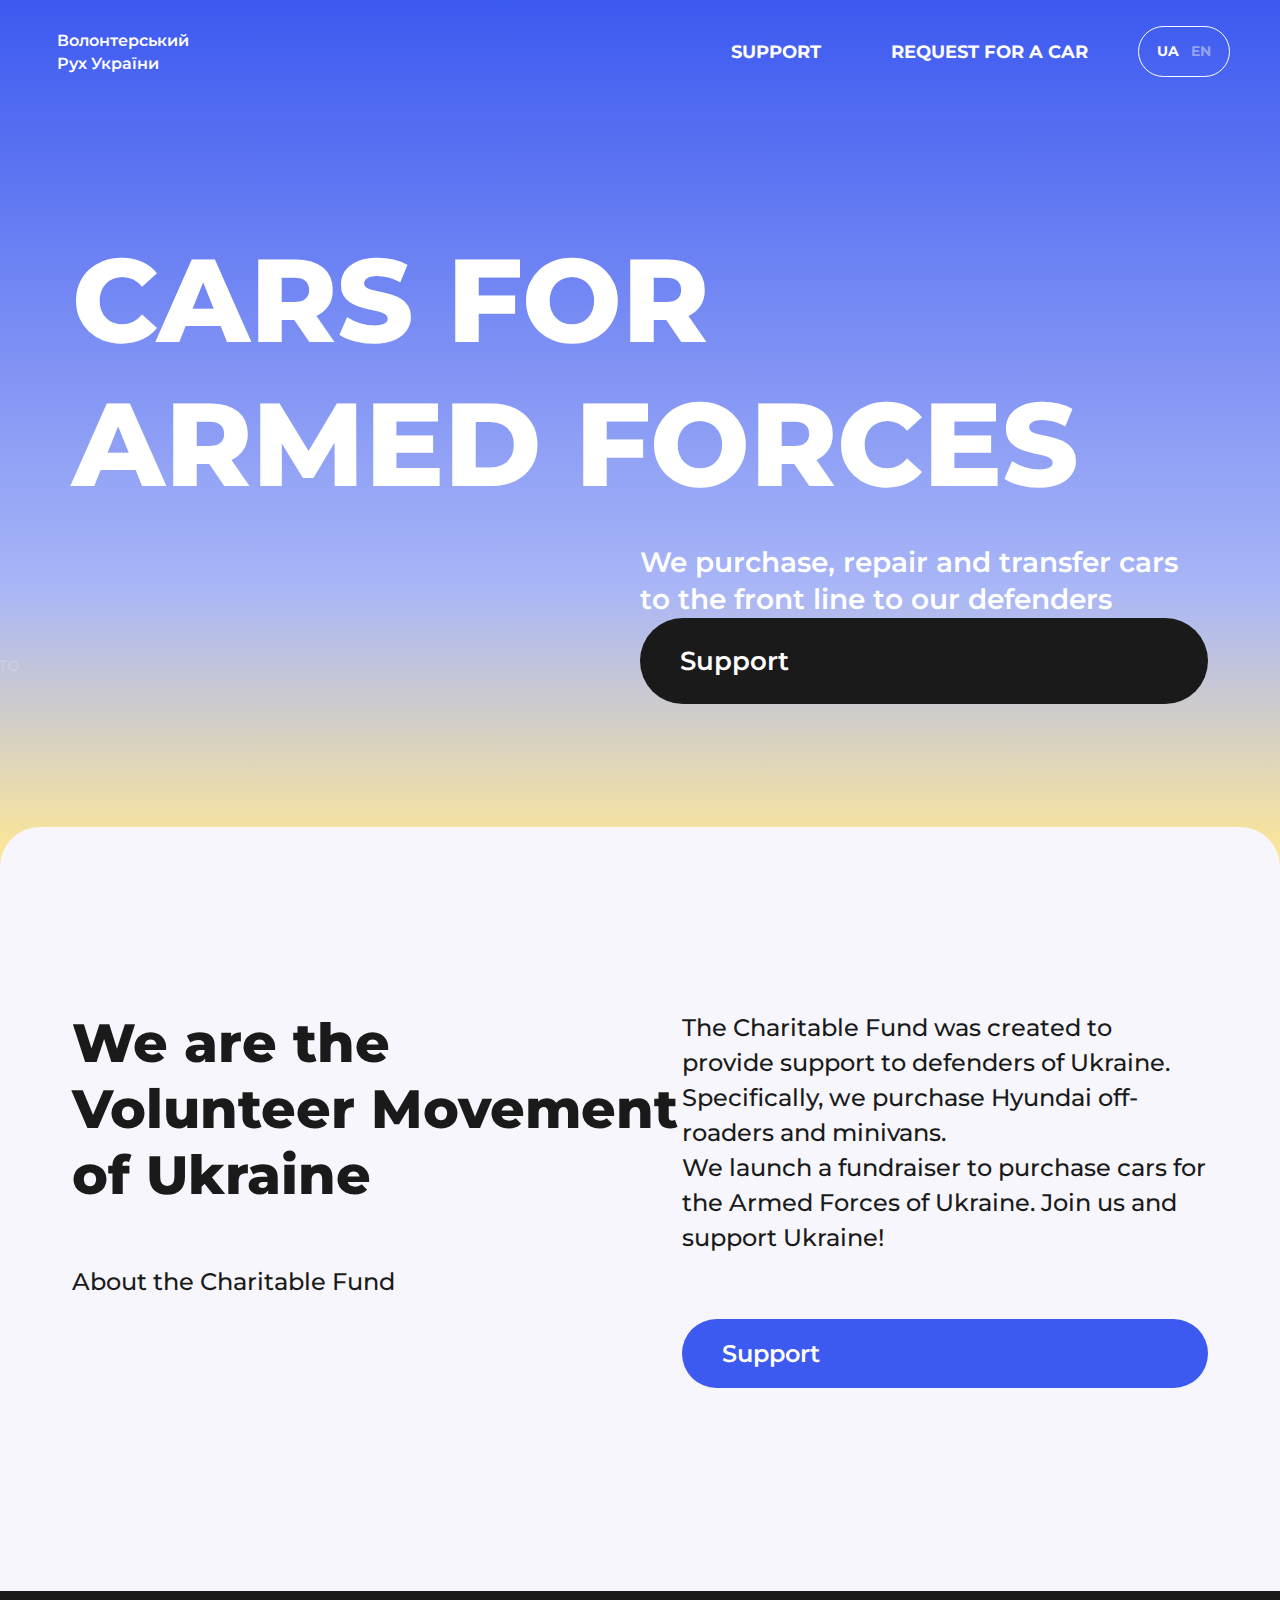
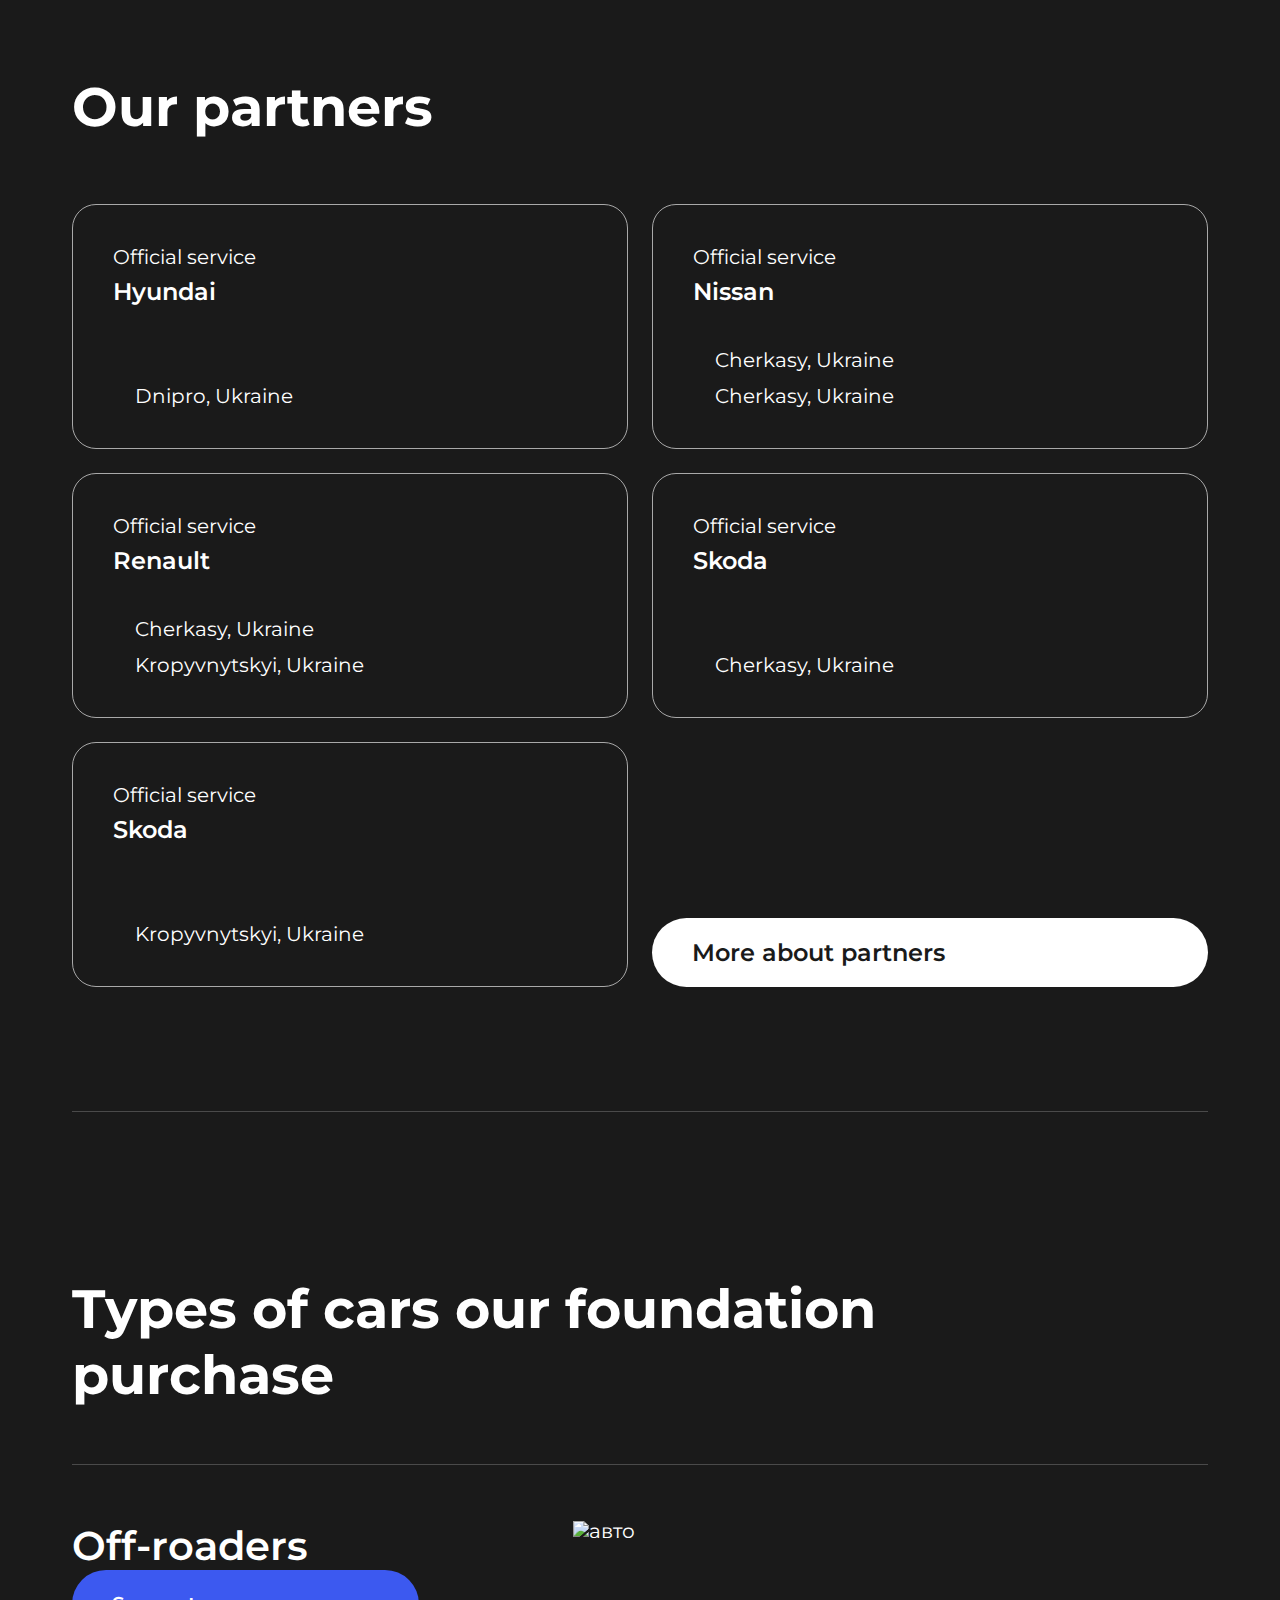
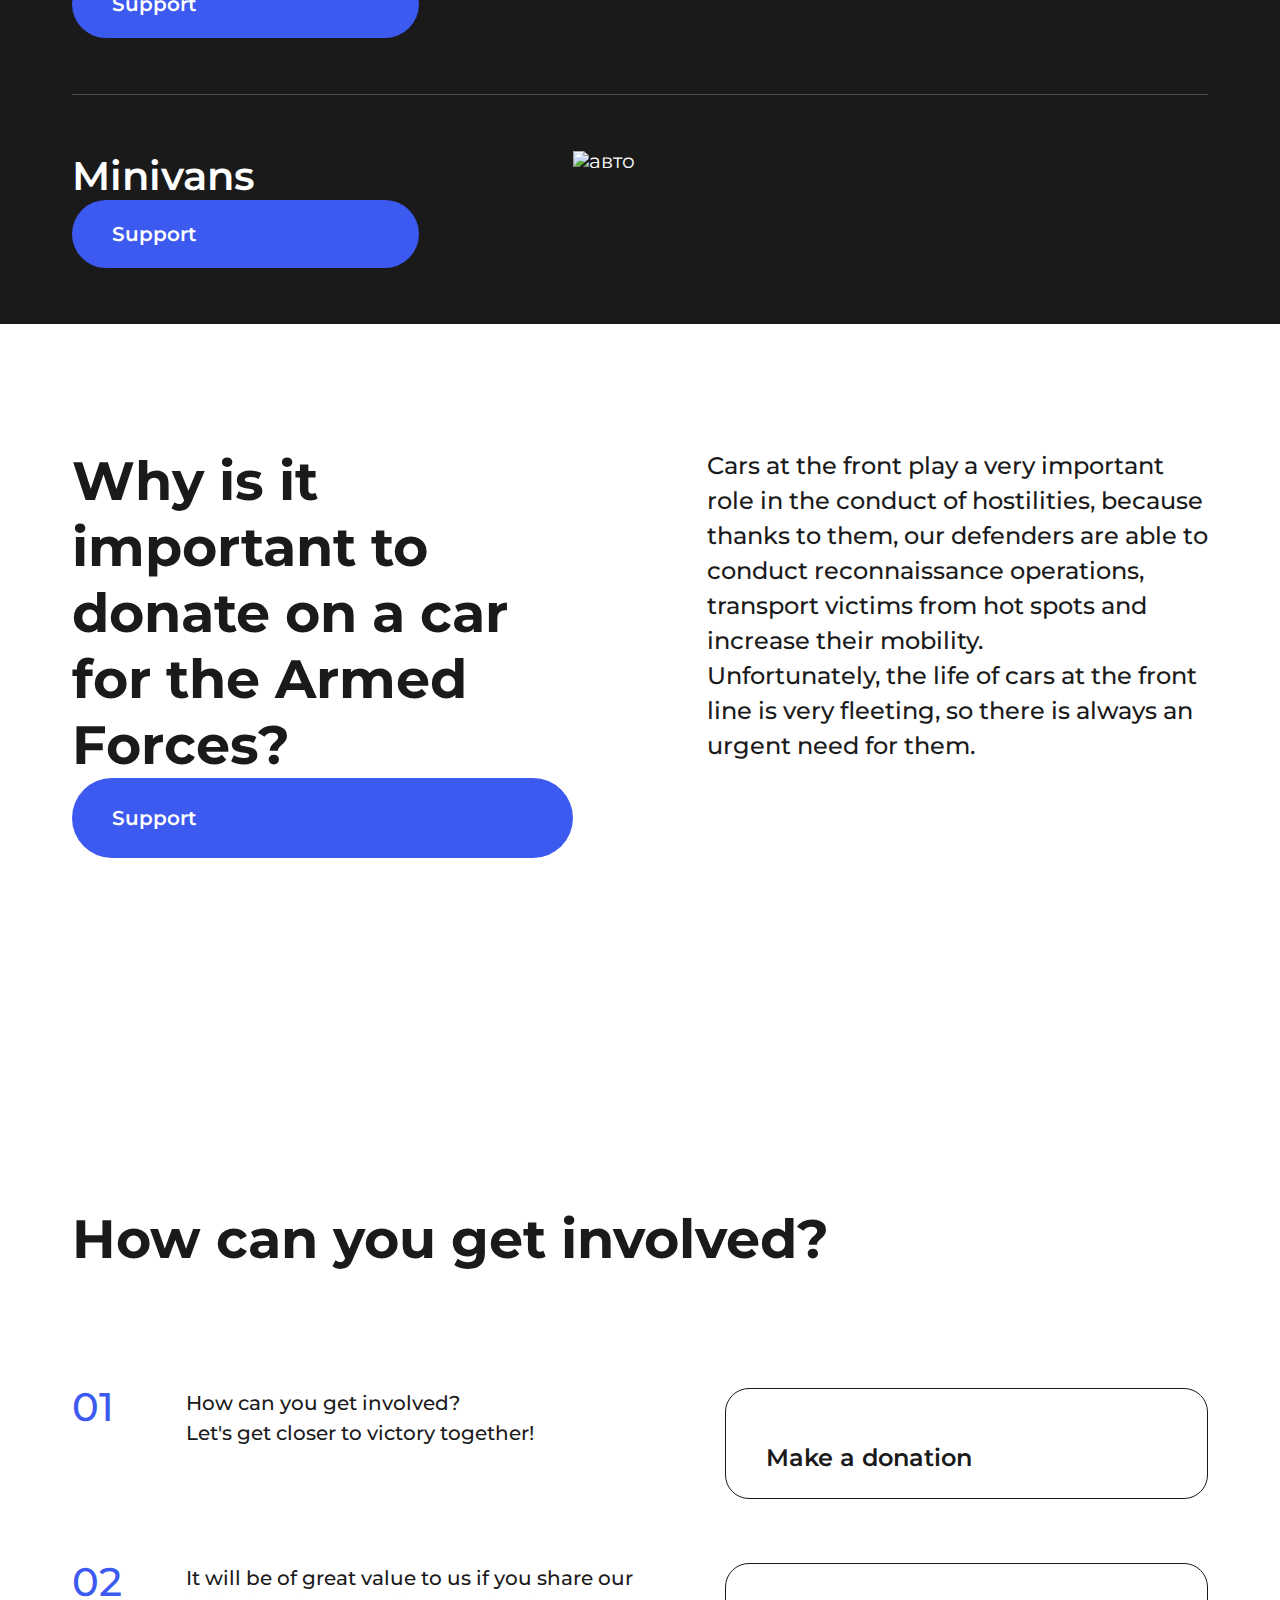
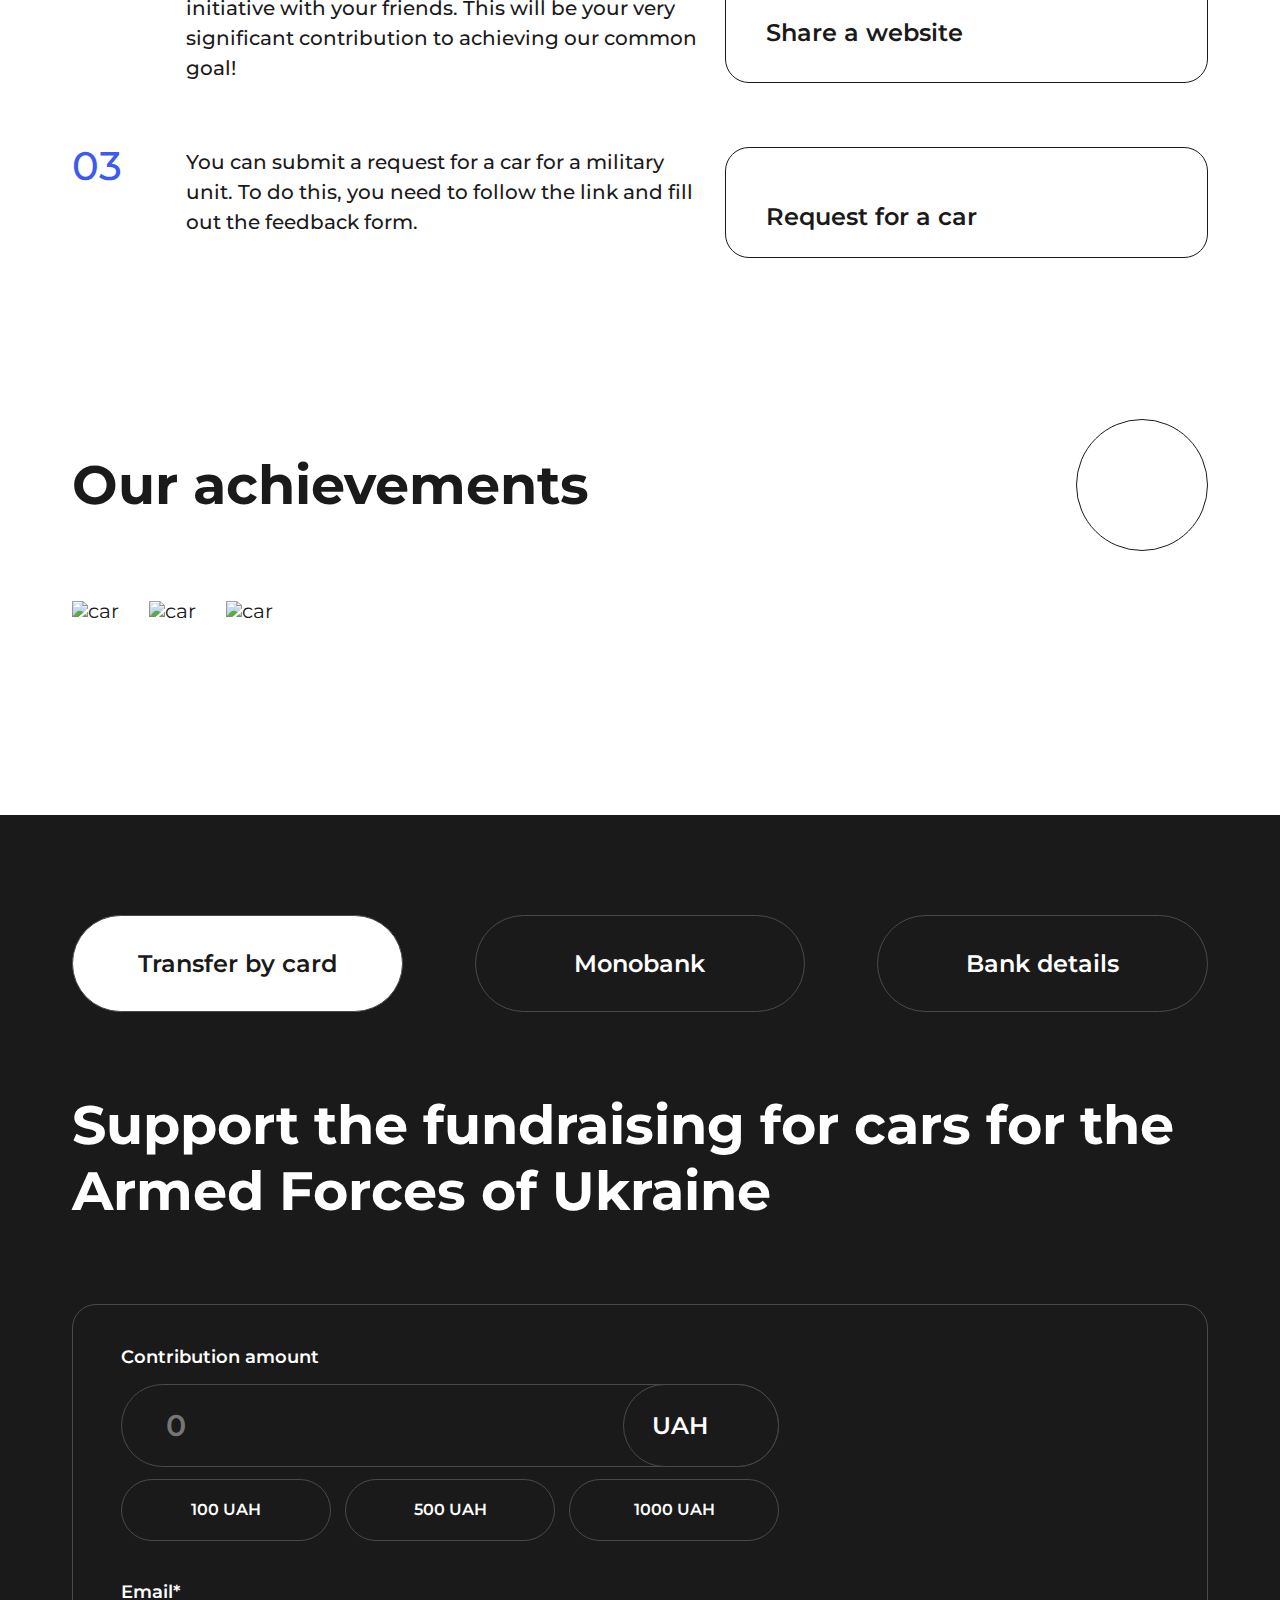
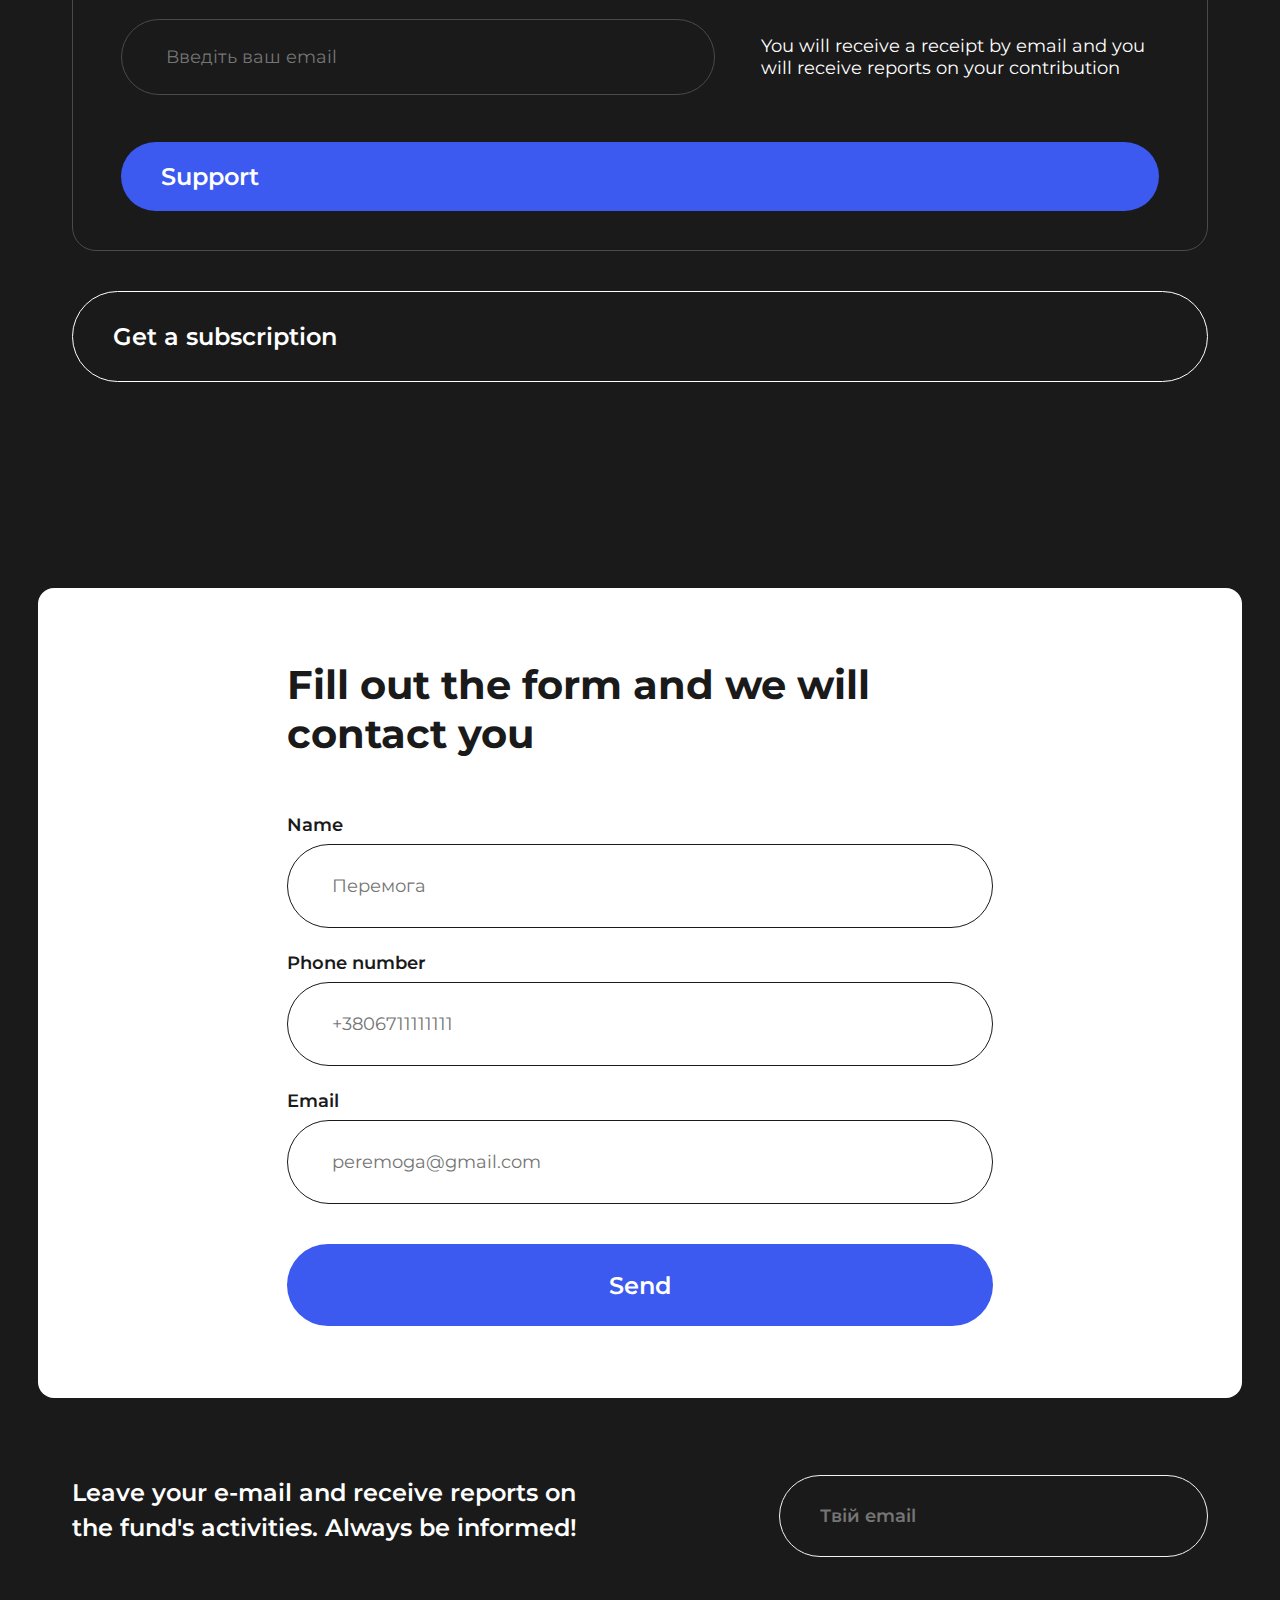
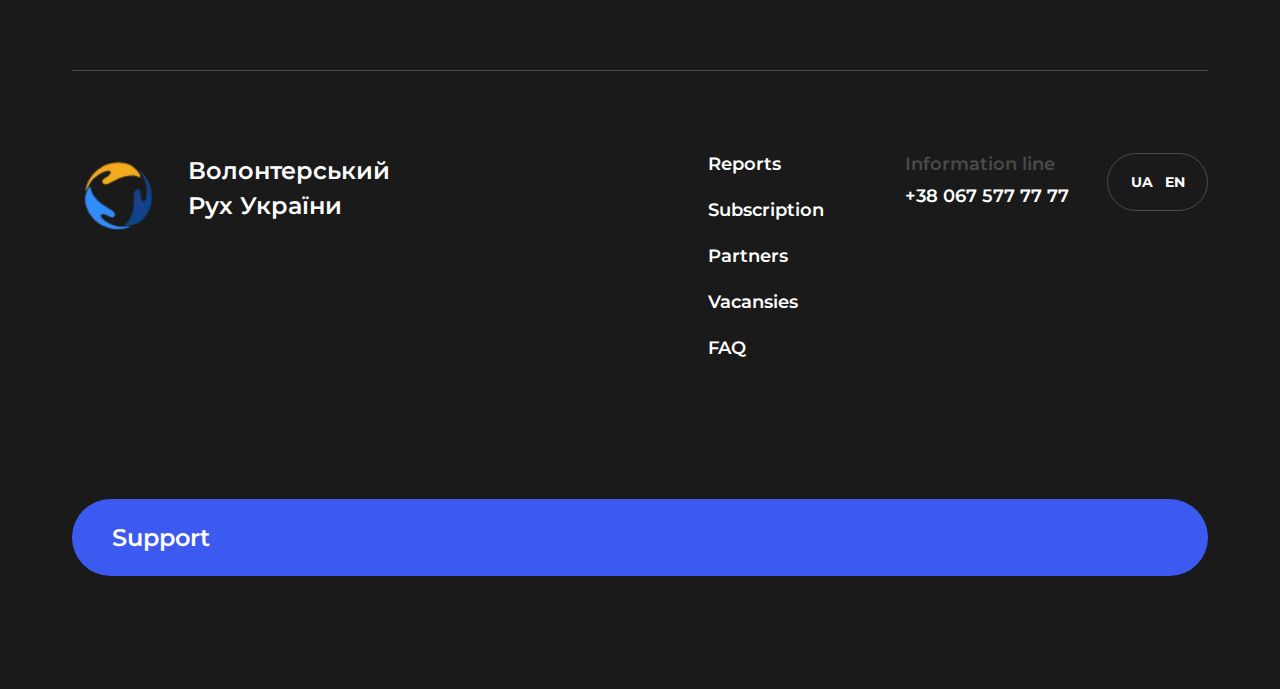
==== commit 5e09bed2: "Add files via upload" ====
--- a/index.html
+++ b/index.html
@@ -1,321 +1,483 @@
 <!DOCTYPE html>
-<html lang="en">
+<html lang="ru">
+
 <head>
-    <meta charset="UTF-8">
-    <meta http-equiv="X-UA-Compatible" content="IE=edge">
-    <meta name="viewport" content="width=device-width, initial-scale=1.0">
-    <title>Shopping Online</title>
-
-    <link rel="stylesheet" href="css/style.css">
-    <script src="https://unpkg.com/axios/dist/axios.min.js"></script>
+	<title data-lang="home_page-title">Волонтерський Рух України</title>
+	<meta charset="UTF-8">
+	<!---<meta name="format-detection" content="telephone=no">-->
+	<meta name="viewport" content="width=device-width, initial-scale=1.0">
+	<!-- <style>body{opacity: 0;}</style> -->
+	<link rel="stylesheet" href="css/style.css">
+
+	<link rel="shortcut icon" href="logo.ico">
+
+
+	<meta name="Волонтерський Рух України" content="Волонтерський Рух України, збір коштів на машини для ЗСУ">
+	<meta name="description" content="збір коштів на машини для ЗСУ, донат">
+	<meta name="viewport" content="width=device-width, initial-scale=1.0">
 </head>
+
+
 <body>
-    <div class="wrapper">
-        
-        <header class="header">   
-            <div class="header-burger">
-                <div class="menu-btn">
-                    <span></span>
-                    <span></span>
-                    <span></span>
-                </div>
-            </div>
-            <div class="header__nav menu">
-            <ul>
-                <li class="header__nav-item">Про мене</li>
-                <li class="header__nav-item"><a href="ship.html">Доставка</a></li>
-                <li class="header__nav-item"><a href="shops.html">Магазини</a></li>
-                <li class="header__nav-item"><a href="order.html">Замовлення</a></li>
-                <li class="header__nav-item"><a href="help.html">Запитання</a></li>
-            </ul>
-        </div>
-        </header>
-
-        <main class="main">
-            <section class="bg">
-                <div class="bg__inner">                    
-                    <div class="bg__inner-info">
-                    <div class="bg__inner-title">Сервіс викупу товарів з онлайн-магазинів Америки та Європи</div>
-                    <div class="bg__inner-text">Почніть заощаджувати до 80% на шопінгу. Купуйте зі знижками в Америці та Європі одяг, взуття, гаджети відомих брендів.</div>
-                    <div class="bg__inner-btns">
-                        <div class="bg__btns-btn btn"><a href="shops.html#europe">Магазини Європи</a></div>
-                        <div class="bg__btns-btn btn"><a href="shops.html#usa">Магазини Америки</a></div>
-                    </div>
-                    </div>
-                    <div class="bg__inner-img"><img src="img/main.svg" alt=""></div>
-                </div>
-            </section>
-
-            <section class="things">
-                <div class="things__inner">
-                    <div class="things__inner-title">Що можливо купити?</div>
-                    <div class="things__cards">
-    <!---               <div class="things__card">
-                            <div class="things__card-img"><img src="img/about/clothes.svg" alt=""></div>
-                            <div class="things__card-text">Одяг</div>
-                        </div> -->
-                    </div>
-                </div>  
-
-            </section>
-
-            <section class="about">
-                <div class="about__inner">
-                    <div class="about__text">
-                        <ul class="about-list">
-                            <li class="about__text-about">Викуп товарів із онлайн-магазинів Америки та Європи більше 6 років.</li>
-                            <li class="about__text-about">Якісний одяг із більш ніж 50 онлайн-магазинів.</li>
-                            <li class="about__text-about">Замовляю одяг, взуття, побутові товари,  продукти харчування та інше.</li>
-                        </ul>
-                    </div>
-                    <div class="about__img"><img src="img/logos.svg" alt="" width="400"></div>
-                </div>
-            </section>
-
-            <section class="news">
-                <div class="news__inner">
-                    <div class="news__title-buttons">
-                        <div class="news__title">Акції</div>
-                        <div class="news__buttons">
-                            <div ><button class="prev-btn" id="slider-right">&#60;</button></div>
-                            <div ><button class="next-btn" id="slider-left">&#62;</button></div>
-                        </div>
-                    </div>
-                    <div class="news__cards" id="slider">
-                        <div class="bg__kurs banner-inner">
-                            <div class="bg__kurs-kurs news__cards-card">
-                                <img class="news__cards-img" src="img/pb.png" alt="" width="248">
-                                <div class="news__cards-title">Курс валют</div>
-                                <div class="bg__kurs-usa"><img class="bg__kurs-img" src="img/united-states.png" alt="" width="30"><span class="kurs-usa">37,50</span></div>
-                                <div class="bg__kurs-eur"><img class="bg__kurs-img" src="img/euro.png" alt="" width="30"><span class="kurs-euro">40,65</span></div>
-                                <div class="bg__kurs-pound"><img class="bg__kurs-img" src="img/united-kingdom.png" alt="" width="30"><span id="poundKurs" class="kurs-pound">47,00</span></div>
-                                <div class="bg__kurs-zl"><img class="bg__kurs-img" src="img/poland.png" alt="" width="30"><span class="kurs-zl">9,30</span></div>
-                                <div class="bg__kurs-data">21.01</div>
-                            </div>
-                        </div>
- <!---                  <div class="news__cards-card">
-                            <img class="news__cards-img" src="img/inditex.png" alt="" width="248">
-                            <div class="news__cards-title">SALE!!! ZARA, Bershka, MD</div>
-                            <div class="news__cards-text">У групі компаній мережі INDITEX стартував піврічний розпродаж</div>
-                            <div class="news__cards-data">06.01</div>
-                        </div> --->
-                    </div>
-                </div>
-                
-            </section>
-
-            <section class="footer">
-                <div class="footer__inner">
-                    <div class="footer__contacts"><span> Залишились питання? Запитай </span>
-                        <a href="viber://chat?number=%2B380679751016"> <img src="img/viber.svg" alt="" width="30"></a>  
-                        <a href="https://t.me/DianyUS"> <img src="img/telegram.svg" alt="" width="35"></a>
-                        <a href="https://www.instagram.com/buyer.diana/?igshid=NDk5N2NIZjQ%3D"> <img src="img/instagram.svg" alt="" width="30"></a>
-                    </div>
-                    <div class="footer__form">
-                        <form  action="">
-                            <div class="footer__form-title">Залишити замовлення:</div>
-                            <label for="usertext" class="form-label-link">Вставте посилання на товар</label>
-                            <input class="form-input-link" type="text" id="usertext">
-                            <label for="usertext" class="form-label-link">Колір</label>
-                            <input class="form-input-text" type="text" id="usertext">
-                            <label for="usertext" class="form-label-link">Розмір</label>
-                            <input class="form-input-text" type="text" id="usertext">
-                        </form>
-                    </div>
-                </div>
-            </section >
-        </main>
-        
-    </div>
-    <script src="js/script.js"></script>    
-    <script>
-        function showDate () {
-            let now = new Date();
-  
-            let span = document.querySelector(".bg__kurs-data");
-            let date = now.getDate();               
-            let months = ["01","02","03","04","05","06","07","08","09","10","11","12"];
-            let month = months[now.getMonth()];
-     
-            span.innerHTML = `${date}.${month}.2023`;     
-        }
-        showDate()
-
-//--------------------//
-
-        let sliderLeftBtn = document.querySelector('#slider-left');
-        let sliderRightBtn = document.querySelector('#slider-right');
-        let left = 0;
-        //let sliderContainer = document.querySelector('.slider__container').offsetWidth;
-        
-        let slider = document.querySelector('#slider');
-        let startX;
-        let endX;
-
-
-        sliderLeftBtn.addEventListener('click', function() {
-            
-            left = left - 280;
-            if (left < -840) {
-                left = 0;
-            }
-            slider.style.left = left + 'px';            
-        });
-
-        sliderRightBtn.addEventListener('click', function() {
-            //left = -840;
-            left = left + 280;
-            if (left > 0) {
-                left = 0;
-            } 
-            slider.style.left = left + 'px';
-
-        })
-
-        slider.addEventListener('touchstart', e => {
-            console.log('touchstart', e.touches[0].clientX);
-            startX = e.touches[0].clientX;
-        })
-        slider.addEventListener('touchmove', e => {
-            console.log('touchmovet', e.touches[0].clientX);
-            endX = e.touches[0].clientX;
-        })
-
-
-        slider.addEventListener('touchend', e => {
-            if (startX > endX) {
-                left = left - 280;
-                if (left < -840) {
-                    left = 0;
-                }
-                slider.style.left = left + 'px';   
-            } else {
-                left = left + 280;
-            if (left > 0) {
-                left = 0;
-            } 
-            slider.style.left = left + 'px';
-            }
-            
-        })
-
-
-
-//--------------------//
-
-        class MenuNewsCard {
-            constructor(src, title, description, data, parentSelector) {
-        
-                this.src = src;
-                this.title = title;
-                this.description = description;    
-                this.data = data; 
-                this.parent = document.querySelector(parentSelector);      
-            }
-  
-        render() {
-            const element = document.createElement('div');
-            element.innerHTML = `
-            <div class="news__cards-card banner-inner">
-                <img class="news__cards-img" src=${this.src} alt="" width="248">
-                <div class="news__cards-title">${this.title}</div>
-                <div class="news__cards-text">${this.description}</div>
-                <div class="news__cards-data">${this.data}</div>
-            </div>
-        `;
-        this.parent.append(element);
-        }
-        }
-        new MenuNewsCard (
-            "img/hm.member.png",
-            'H&M Англія',
-            'Стартував сезонний Sale! Знижки до -50%',
-            '13.03.2023',
-            '.news__cards'
-        ).render();
-        new MenuNewsCard (
-            "img/puma1.png",
-            'PUMA Америка',
-            'Стартував Privat Sale! Зі знижками до -70% !!!',
-            '13.02.2023',
-            '.news__cards'
-        ).render();
-
-        new MenuNewsCard (
-            "img/h-m.svg",
-            'H&M Англія',
-            'Додаткова знижка від цін сайту -15% !!!  Акція до 30.01',
-            '27.01.2023',
-            '.news__cards'
-        ).render();
-
-        new MenuNewsCard (
-            "img/inditex.png",
-            'SALE!!! ZARA, Bershka, MD',
-            'У групі компаній мережі INDITEX стартував піврічний розпродаж',
-            '06.01.2023',
-            '.news__cards'
-        ).render();
-
-//--------------------//
-
-
-//--------------------//
-
-        class MenuThingsCard {
-            constructor(src, title, parentSelector) {
-        
-                this.src = src;
-                this.title = title;
-                this.parent = document.querySelector(parentSelector);      
-            }
-            render() {
-            const element = document.createElement('div');
-            element.innerHTML = `
-            <div class="things__card">
-                <div class="things__card-img"><img src=${this.src} alt=""></div>
-                <div class="things__card-text">${this.title}</div>
-            </div>
-        `;
-        this.parent.append(element);
-        }
-        }
-        new MenuThingsCard (
-            "img/about/clothes.svg",
-            'Одяг',
-            '.things__cards'
-        ).render();
-
-        new MenuThingsCard (
-            "img/about/gadget.svg",
-            'Гаджети',
-            '.things__cards'
-        ).render();
-
-        new MenuThingsCard (
-            "img/about/acess.svg",
-            'Аксесуари',
-            '.things__cards'
-        ).render();
-
-        new MenuThingsCard (
-            "img/about/child.svg",
-            'Товари для дітей',
-            '.things__cards'
-        ).render();
-
-        new MenuThingsCard (
-            "img/about/sport.svg",
-            'Товари для спорта',
-            '.things__cards'
-        ).render();
-
-        new MenuThingsCard (
-            "img/about/Cosmetics.svg",
-            'Косметика',
-            '.things__cards'
-        ).render();
-
-    </script>
+	<div class="wrapper">
+		<header class="header">
+			<div class="header__box">
+				<div class="header__logo">
+					<div class="header__logo-img"><a href="index.html"><picture><source srcset="img/logo.webp" type="image/webp"><img src="img/logo.png" alt=""></picture></a></div>
+					<div class="header__logo-text">Волонтерський Рух України</div>
+				</div>
+				<ul class="header__nav">
+					<li class="header__nav-item"><a data-lang="home_page-28" href="index.html#donat">Підтримати</a></li>
+					<li class="header__nav-item avto"><a data-lang="home_page-29" href="index.html#contact-form">Запит на авто</a></li>
+				</ul>
+				<div class="header__btns">
+					<button class="header__btns-btn header__btns-btn--active" data-btn="ukr">UA</button>
+					<button class="header__btns-btn" data-btn="en">EN</button>
+				</div>
+			</div>
+		</header>
+		<main class="page">
+			<section class="main">
+				<div class="main__box">
+					<h1 class="main__title" data-lang="home_page-1">авто для зсу</h1>
+					<div class="main__content">
+						<div class="main__img"><img src="img/main-car.webp" alt="авто"></div>
+						<div class="main__info">
+							<h2 class="main__info-text" data-lang="home_page-2">Купуємо, ремонтуємо та передаємо авто на фронт нашим захисникам</h2>
+							<button type="button" class="main__info-btn btn" name="donat"><a data-lang="home_page-3" href="index.html#donat">Підтримати</a><span class="_icon-arrowicon"></span></button>
+						</div>
+					</div>
+				</div>
+			</section>
+
+			<section class="info">
+				<div class="info__box">
+					<div class="info__name">
+						<h3 class="info__name-title" data-lang="home_page-4">Ми – Волонтерський Рух України</h3>
+						<p class="info__name-text text" data-lang="home_page-5">Про Благодійний фонд</p>
+					</div>
+					<div class="info__about">
+						<p class="info__about-text text" data-lang="home_page-6">Благодійний Фонд створено з метою надання підтримки захисникам України. А саме ми займаємося закупівлею позашляховиків та мінібусів. </p>
+						<p class="info__about-text text" data-lang="home_page-7">У нас відкрито збір на авто для ЗСУ. Приєднуйтесь! Все буде Україна! </p>
+
+						<button class="info__about-btn btn-blue" name="donat"><a data-lang="home_page-8" href="index.html#donat">Підтримати</a><span class="_icon-arrowicon"></span></button>
+					</div>
+				</div>
+			</section>
+
+			<section class="partners">
+				<div class="partners__box">
+					<div class="partners__title title" data-lang="home_page-9">Наші партнери</div>
+					<div class="partners__list">
+						<div class="partners__list-item item-list">
+							<div>
+								<div class="item-list-subtitle" data-lang="home_page-10">Офіційний сервіс</div>
+								<div class="item-list-title">Hyundai</div>
+							</div>
+							<div>
+								<div class="item-list-place" data-lang="home_page-11">Дніпро, Україна</div>
+							</div>
+						</div>
+						<div class="partners__list-item item-list">
+							<div>
+								<div class="item-list-subtitle" data-lang="home_page-12">Офіційний сервіс</div>
+								<div class="item-list-title">Nissan</div>
+							</div>
+							<div>
+								<div class="item-list-place" data-lang="home_page-13">Черкаси, Україна</div>
+								<div class="item-list-place" data-lang="home_page-14">Кропивницький, Україна</div>
+							</div>
+						</div>
+						<div class="partners__list-item item-list">
+							<div>
+								<div class="item-list-subtitle" data-lang="home_page-15">Офіційний сервіс</div>
+								<div class="item-list-title">Renault</div>
+							</div>
+							<div>
+								<div class="item-list-place" data-lang="home_page-16">Черкаси, Україна</div>
+								<div class="item-list-place" data-lang="home_page-17">Кропивницький, Україна</div>
+							</div>
+						</div>
+						<div class="partners__list-item item-list">
+							<div>
+								<div class="item-list-subtitle" data-lang="home_page-18">Офіційний сервіс</div>
+								<div class="item-list-title">Skoda</div>
+							</div>
+							<div>
+								<div class="item-list-place" data-lang="home_page-19">Черкаси, Україна</div>
+							</div>
+						</div>
+						<div class="partners__list-item item-list">
+							<div>
+								<div class="item-list-subtitle" data-lang="home_page-20">Офіційний сервіс</div>
+								<div class="item-list-title">Skoda</div>
+							</div>
+							<div>
+								<div class="item-list-place" data-lang="home_page-21">Кропивницький, Україна</div>
+							</div>
+						</div>
+						<button class="partners__list-btn btn" type="button" name="про партнерів"><a href="partners.html" data-lang="home_page-22">Більше про партнерів</a> <span class="_icon-arrowicon"></span></button>
+					</div>
+				</div>
+			</section>
+
+			<section class="cars">
+				<div class="cars__box">
+					<div class="cars__title title" data-lang="home_page-23">Найпоширеніші авто, що ми закуповуємо</div>
+					<div class="cars__items">
+						<div class="cars__items-item car">
+							<div class="car__content">
+								<div class="car__title" data-lang="home_page-24">Позашляховики</div>
+								<button class="car__btn btn-blue" type="button" name="donat"><a data-lang="home_page-25" href="index.html#donat">Підтримати</a><span class="_icon-arrowicon"></span></button>
+							</div>
+							<div class="car__img"><img src="img/car1.webp" alt="авто"></div>
+						</div>
+						<div class="cars__items-item car">
+							<div class="car__content">
+								<div class="car__title" data-lang="home_page-26">Мікроавтобуси</div>
+								<button type="button" class="car__btn btn-blue" name="donat"><a data-lang="home_page-27" href="index.html#donat">Підтримати</a><span class="_icon-arrowicon"></span></button>
+							</div>
+							<div class="car__img"><img src="img/car2.webp" alt="авто"></div>
+						</div>
+					</div>
+				</div>
+			</section>
+
+			<section class="why">
+				<div class="why__box">
+					<div class="why__content">
+						<div class="why__title title" data-lang="home_page-30">Чому важливо донатити на авто для ЗСУ?</div>
+					</div>
+					<div>
+						<p class="why__text text" data-lang="home_page-31">Автомобілі на фронті відіграють дуже важливу роль у веденні бойових дій, адже завдяки ним наші захисники мають змогу проводити розвідувальні операції, транспортувати потерпілих з гарячих точок та підвищувати свою мобільність.</p>
+						<p class="why__text text" data-lang="home_page-32">Нажаль, автомоболі на фронті є розхідним матеріалом, тому гостра потреба в них залишається завжди. </p>
+					</div>
+					<button class="why__btn btn-blue" name="підтримати"><a data-lang="home_page-33" href="index.html#donat">Підтримати</a><span class="_icon-arrowicon"></span></button>
+				</div>
+				<div class="why__img"><img src="img/why.webp" alt=""></div>
+			</section>
+
+			<section class="join">
+				<div class="join__box">
+					<div class="join__title title" data-lang="home_page-34">Як ти можеш долучитись?</div>
+					<div class="join__items">
+						<div class="join__items-item items-item">
+							<div class="items-item__number">01</div>
+							<div>
+								<p class="items-item__text" data-lang="home_page-35">Ти можеш підтримати нашу ініціативу своїм донатом. Це може бути як одноразовий внесок, так і підписка на щомісячний донат. </p>
+								<p class="items-item__text" data-lang="home_page-36">Давай наближувати перемогу разом!</p>
+							</div>
+							<button type="button" class="items-item-btn" name="donat"><a href="index.html#donat" data-lang="home_page-37">Зробити внесок</a><span class="_icon-arrowicon"></span></button>
+						</div>
+						<div class="join__items-item items-item">
+							<div class="items-item__number">02</div>
+							<p class="items-item__text" data-lang="home_page-38">Для нас буде великою цінністю, якщо ти будеш ділитися із друзями та знайомими нашою ініціативою.
+								Це буде твоїм дуже вагомим внеском у досягнення нашої спільної мети!</p>
+							<button type="button" class="items-item-btn"><a href="#" data-lang="home_page-39">Поділитись сайтом</a><span class="_icon-arrowicon"></span></button>
+						</div>
+						<div class="join__items-item items-item">
+							<div class="items-item__number">03</div>
+							<p class="items-item__text" data-lang="home_page-40">Ви можете подати запит на авто для військової частини в містах. Для цього необхідно перейти за посиланням та заповнити форму зворотнього зв’язку.</p>
+							<button type="button" class="items-item-btn"><a href="index.html#contact-form" data-lang="home_page-41">Запит на авто</a><span class="_icon-arrowicon"></span></button>
+						</div>
+					</div>
+				</div>
+			</section>
+
+			<section class="progress">
+				<div class="progress__box">
+					<div class="progress__info">
+						<div class="progress__title title" data-lang="home_page-42">Наші досягнення </div>
+						<button class="progress__btn " type="button" name="slider" id="slider-left"><span class="_icon-arrow-right"></span></button>
+					</div>
+					<div class="progress__wrapper" >
+						<div class="progress__card">
+							<div class="progress__slide swiper-slide">
+								<picture><source srcset="img/slider1.webp" type="image/webp"><img src="img/slider1.png" alt="car"></picture>
+							</div>
+						</div>
+						<div class="progress__card">
+							<div class="progress__slide swiper-slide">
+								<picture><source srcset="img/slider2.webp" type="image/webp"><img src="img/slider2.png" alt="car"></picture>
+							</div>
+						</div>
+						<div class="progress__card">
+							<div class="progress__slide swiper-slide">
+								<picture><source srcset="img/slider3.webp" type="image/webp"><img src="img/slider3.png" alt="car"></picture>
+							</div>
+						</div>
+					</div>
+
+
+
+					<!---		<div class="progress__slider swiper">
+							<div class="progress__wrapper swiper-wrapper">
+								<div class="progress__slide swiper-slide">
+									<picture><source srcset="img/slider1.webp" type="image/webp"><img src="img/slider1.png" alt="car"></picture>
+								</div>
+								<div class="progress__slide swiper-slide">
+									<picture><source srcset="img/slider2.webp" type="image/webp"><img src="img/slider2.png" alt="car"></picture>
+								</div>
+								<div class="progress__slide swiper-slide">
+									<picture><source srcset="img/slider3.webp" type="image/webp"><img src="img/slider3.png" alt="car"></picture>
+								</div>
+							</div> -->
+
+				</div>
+
+	</div>
+	</section>
+
+
+
+	<section class="donat">
+		<div class="donat__box">
+			<div data-tabs class="donat-tabs" id="donat">
+				<nav data-tabs-titles class="donat-tabs__navigation">
+					<button type="button" class="donat-tabs__title _tab-active" data-lang="home_page-43">Переказ карткою</button>
+					<button type="button" class="donat-tabs__title" data-lang="home_page-44">Mono банка</button>
+					<button type="button" class="donat-tabs__title" data-lang="home_page-45">Реквізити</button>
+				</nav>
+				<h3 class="donat-title title" data-lang="home_page-46">Підтримати збір на авто для ЗСУ</h3>
+				<div data-tabs-body class="donat-tabs__content">
+					<div class="donat-tabs__body tab">
+						<div class="tab__card">
+							<div class="tab__card-sum">
+								<div class="card-sum">
+									<label for="sum-donat" class="tab__card-label" data-lang="home_page-47">Сума внеску</label>
+									<div class="card-sum__donat">
+										<div class="card-sum__input">
+											<input type="text" placeholder="0" class="input" id="sum-donat" name="sum-donat">
+											<div class="sum__input form-group">
+												<div class="dropdown">
+													<button class="sum__input-title btn dropdown__button">UAH </button>
+													<span class="_icon-chevron-down sum__input-icon"></span>
+													<ul class="sum__valuta hidden">
+														<li class="sum__valuta-item dropdown__list-item" data-value="uah">UAH</li>
+														<li class="sum__valuta-item dropdown__list-item" data-value="usd">USD</li>
+														<li class="sum__valuta-item dropdown__list-item" data-value="eur">EUR</li>
+													</ul>
+													<input type="text" name="select-category" value="" class="dropdown__item-hidden">
+												</div>
+											</div>
+										</div>
+										<div class="card-sum__btns">
+											<button type="button" class="card-sum__btn one-hundred">100 UAH</button>
+											<button type="button" class="card-sum__btn five-hundred">500 UAH</button>
+											<button type="button" class="card-sum__btn thousand">1000 UAH</button>
+										</div>
+									</div>
+								</div>
+							</div>
+							<form class="tab__card-mail">
+								<label for="input-email" class="tab__card-label">Email*</label>
+								<div class="card-mail">
+									<input type="email" class="input" placeholder="Введіть ваш email" id="input-email" name="input-email">
+									<div class="card-mail-text" data-lang="home_page-48">Вам надійде квитанція на email та ви будете отримувати звітності по вашому внеску</div>
+								</div>
+							</form>
+							<button type="button" class="tab__card-btn btn-blue" name="donat"><a data-lang="home_page-49" href="#">Підтримати</a><span class="_icon-arrowicon"></span></button>
+						</div>
+						<button type="button" class="tab__btn btn" id="subs"><a href="#" data-lang="home_page-50">Оформити підписку</a><span class="_icon-arrowicon"></span> </button>
+					</div>
+
+					<div class="donat-tabs__body tab">
+						<div class="tab__card">
+							<div class="tab__card-sum">
+								<button type="button" class="tab__mono-btn btn"><a href="#" data-lang="home_page-51">Mono банка</a><span class="_icon-arrowicon"></span></button>
+							</div>
+							<form class="tab__card-mail">
+								<label for="input-email" class="tab__card-label">Email*</label>
+								<div class="card-mail">
+									<input type="email" class="input" placeholder="Введіть ваш email" id="input-email" name="input-email">
+									<div class="card-mail-text" data-lang="home_page-52">Вам надійде квитанція на email та ви будете отримувати звітності по вашому внеску</div>
+								</div>
+							</form>
+
+						</div>
+						<button type="button" class="tab__btn btn" id="subs"><a href="#" data-lang="home_page-53">Оформити підписку</a><span class="_icon-arrowicon"></span> </button>
+					</div>
+
+					<div class="donat-tabs__body tab">
+						<div class="tab__card invoice">
+							<div class="invoice-title" data-lang="home_page-54">Реквізити в Україні</div>
+							<ul class="invoice-list list">
+								<li class="list-item"><span class="list-item-title">Отримувач: </span>Благодійний фонд «Волонтерський Рух україни» </li>
+								<li class="list-item"><span class="list-item-title">Адреса отримувача: </span>Одеса 65039, пр.Гагаріна, 12а, офіс 110</li>
+								<li class="list-item"><span class="list-item-title">ЄДРПОУ: </span> 45019226</li>
+								<li class="list-item"><span class="list-item-title">IBAN UAH:</span></li>
+								<li class="list-item">
+									<span class="list-item-title bank">АТ КБ «ПРИВАТБАНК»</span>
+									<div class="list-item-text"> UA633052990000026005014933699<span class="_icon-copy"></span></div>
+								</li>
+								<li class="list-item">
+									<span class="list-item-title bank">АТ «Універсал банк»</span>
+									<div class="list-item-text">UA103220010000026004170000618 <span class="_icon-copy"></span></div>
+								</li>
+								<li class="list-item">
+									<span class="list-item-title bank">АТ «ПУМБ»</span>
+									<div class="list-item-text">UA873348510000000026000204673
+										<span class="_icon-copy"></span>
+									</div>
+								</li>
+							</ul>
+						</div>
+
+						<div class="tab__card invoice">
+							<div class="invoice-title" data-lang="home_page-55">Перекази в іноземній валюті</div>
+							<ul class="invoice-list list">
+								<li class="list-item"><span class="list-item-title">Account holder: </span> CHARITABLE FUND "VOLUNTEER MOVEMENT OF UKRAINE" </li>
+								<li class="list-item"><span class="list-item-title">Account holder address: </span> 110 office,12А Gagarina avenue, Odesa, 65039, Ukraine</li>
+								<li class="list-item">
+									<span class="list-item-title">IBAN: </span>
+									<div class="list-item-text">UA443052990000026006034918626 <span class="_icon-copy"></span></div>
+								</li>
+								<li class="list-item"><span class="list-item-title">Bank name: </span>JSC CB "PRIVATBANK"</li>
+								<li class="list-item"><span class="list-item-title">Bank address: </span>1D HRUSHEVSKOHO STR., KYIV, 01001, UKRAINE</li>
+								<li class="list-item"><span class="list-item-title">SWIFT: </span>PBANUA2X</li>
+							</ul>
+						</div>
+
+					</div>
+				</div>
+			</div>
+		</div>
+	</section>
+
+
+	<section class="contact-form">
+		<form class="contact-form__box" id="contact-form">
+			<div class="contact-form__title" data-lang="home_page-56">Заповнюйте форму і ми з вами зв’яжемось</div>
+			<div class="contact-form__content">
+				<div class="contact-form__item contact-item">
+					<label for="contact-item__name" class="tab__card-label contact-item__label" data-lang="home_page-57">Ім’я</label>
+					<input type="text" placeholder="Перемога" class="contact-item__input input" name="contact-item__name" id="contact-item__name">
+				</div>
+				<div class="contact-form__item contact-item">
+					<label for="contact-item__tel" class="tab__card-label contact-item__label" data-lang="home_page-58">Номер телефону</label>
+					<input type="tel" placeholder="+3806711111111" class="contact-item__input input" name="contact-item__tel" id="contact-item__tel">
+				</div>
+				<div class="contact-form__item contact-item">
+					<label for="contact-item__email" class="tab__card-label contact-item__label">Email</label>
+					<input type="email" placeholder="peremoga@gmail.com" class="contact-item__input input" name="contact-item__email" id="contact-item__email">
+				</div>
+			</div>
+			<button type="button" class="contact-form__btn" data-modal data-lang="home_page-59">Надіслати</button>
+		</form>
+	</section>
+
+	</main>
+	<footer class="footer">
+		<div class="footer__box">
+			<div class="footer__form" id="report">
+				<div class="footer__form-text" data-lang="home_page-60">Залишай свою електронну пошту та отримуй звітність про діяльність фонду. Будь завжди в курсі !</div>
+				<form class="footer__form-input">
+					<input autocomplete="off" type="email" name="form-footer" data-error="Помилка" placeholder="Твій email" class="input">
+					<button type="button" class="footer__form-btn"><span class="_icon-arrowicon"></span></button>
+				</form>
+			</div>
+			<div class="footer__content">
+				<div class="footer__logo">
+					<div class="footer__logo-img"><a href="index.html"><picture><source srcset="img/logo1.webp" type="image/webp"><img src="img/logo1.png" alt="логотип Волонтерський Рух України"></picture></a></div>
+					<div class="footer__logo-text">Волонтерський Рух України</div>
+				</div>
+				<div class="footer__lists">
+					<ul class="footer__list">
+						<li class="footer__list-item"><a data-lang="home_page-61" href="index.html#report">Звітність</a></li>
+						<li class="footer__list-item"><a data-lang="home_page-62" href="index.html#subs">Підписка</a></li>
+						<li class="footer__list-item"><a data-lang="home_page-63" href="partners.html">Партнери</a></li>
+						<li class="footer__list-item"><a data-lang="home_page-64" href="vacancy.html">Вакансії</a></li>
+						<li class="footer__list-item"><a data-lang="home_page-65" href="help.html">Часті запитання</a> </li>
+					</ul>
+					<ul class="footer__list">
+						<li class="footer__list-info" data-lang="home_page-66">Інформаційна лінія</li>
+						<li class="footer__list-tel">+38 067 577 77 77</li>
+					</ul>
+				</div>
+				<div class="footer__btns btn">
+					<button class="footer__btns-btn header__btns-btn--active" data-btn="ukr">UA</button>
+					<button class="footer__btns-btn" data-btn="en">EN</button>
+				</div>
+			</div>
+			<button class="footer__btn-main btn" name="donat"><a data-lang="home_page-67" href="index.html#donat">Підтримати</a><span class="_icon-arrowicon"></span></button>
+		</div>
+	</footer>
+	</div>
+
+
+
+
+	<div class="modal">
+		<div class="modal__wrapper">
+			<button data-close type="button" class="modal__close">&times;</button>
+			<!---<div data-close class="modal__close">&times;</div>--->
+			<div class="modal__text">
+				<p data-lang="home_page-68">Дякуємо, що залишили запит на нашому сайті. Очікуйте, найближчим часом з вами зв’яжуться.</p>
+				<p data-lang="home_page-69">Все буде Україна!</p>
+			</div>
+			<button data-close type="button" class="modal__btn btn-blue"><a href="index.html#donat" data-lang="home_page-70">Підтримати збір</a><span class="_icon-arrowicon"></span></button>
+		</div>
+	</div>
+
+	<script src="js/app.js"></script>
+
+	<script>
+
+		
+let sliderLeftBtn = document.querySelector('#slider-left');
+      
+	  let left = 0;
+			//let sliderContainer = document.querySelector('.slider__container').offsetWidth;
+			
+	  let slider = document.querySelector('.progress__wrapper');
+	  let startX;
+	  let endX;
+	
+	
+	  sliderLeftBtn.addEventListener('click', function() {            
+		left = left - 400;
+		  if (left < -800) {
+			left = 0;
+		  }
+			slider.style.left = left + 'px';            
+	   });
+	
+			slider.addEventListener('touchstart', e => {
+				console.log('touchstart', e.touches[0].clientX);
+				startX = e.touches[0].clientX;
+			})
+			slider.addEventListener('touchmove', e => {
+				console.log('touchmovet', e.touches[0].clientX);
+				endX = e.touches[0].clientX;
+			})
+	
+	
+			slider.addEventListener('touchend', e => {
+				if (startX > endX) {
+					left = left - 300;
+					if (left < -890) {
+						left = 0;
+					}
+					slider.style.left = left + 'px';   
+				} else {
+					left = left + 300;
+				if (left > 0) {
+					left = 0;
+				} 
+				slider.style.left = left + 'px';
+				}
+				
+			})
+	
+				 
+	</script>
+
+
 </body>
-</html>+
+</html>
+
+
+
+
+
--- a/css/style.css
+++ b/css/style.css
@@ -1,823 +1,3127 @@
-@charset "UTF-8";
-@import url(https://fonts.googleapis.com/css?family=Poppins:regular,500,600,700,800,900);
+@import url(https://fonts.googleapis.com/css?family=Montserrat:regular,500,600,700,800,900);
+
+
+@font-face {
+  font-family: icomoon;
+  font-display: swap;
+  src: url("../fonts/icomoon.woff2") format("woff2"), url("../fonts/icomoon.woff") format("woff");
+  font-weight: 400;
+  font-style: normal;
+}
+
+[class*=_icon-]:before {
+  font-family: "icomoon";
+  font-style: normal;
+  font-weight: normal;
+  font-variant: normal;
+  text-transform: none;
+  line-height: 1;
+  -webkit-font-smoothing: antialiased;
+  -moz-osx-font-smoothing: grayscale;
+}
+
+[class*=_icon-]:before {
+  display: block;
+}
+
+@font-face {
+  font-family: "icomoon";
+  src: url("fonts/icomoon.eot?kvaiyr");
+  src: url("fonts/icomoon.eot?kvaiyr#iefix") format("embedded-opentype"), url("fonts/icomoon.ttf?kvaiyr") format("truetype"), url("fonts/icomoon.woff?kvaiyr") format("woff"), url("fonts/icomoon.svg?kvaiyr#icomoon") format("svg");
+  font-weight: normal;
+  font-style: normal;
+  font-display: block;
+}
+
+[class^=icon-],
+[class*=" icon-"] {
+  /* use !important to prevent issues with browser extensions that change fonts */
+  font-family: "icomoon" !important;
+  speak: never;
+  font-style: normal;
+  font-weight: normal;
+  font-variant: normal;
+  text-transform: none;
+  line-height: 1;
+  /* Better Font Rendering =========== */
+  -webkit-font-smoothing: antialiased;
+  -moz-osx-font-smoothing: grayscale;
+}
+
+._icon-arrow-left:before {
+  content: "\e907";
+  font-weight: 600;
+  font-size: 40px;
+}
+
+._icon-map-icon .path1:before {
+  content: "\e905";
+  color: rgb(33, 33, 33);
+}
+
+._icon-map-icon .path2:before {
+  content: "\e906";
+  margin-left: -0.900390625em;
+  color: rgb(255, 255, 255);
+}
+
+._icon-arrow-right:before {
+  content: "\e903";
+  font-weight: 600;
+  font-size: 40px;
+}
+
+._icon-copy:before {
+  content: "\e904";
+  color: #3C59F0;
+}
+
+._icon-chevron-down:before {
+  content: "\e902";
+}
+
+._icon-arrowicon:before {
+  content: "\e900";
+  font-size: 28px;
+  font-weight: 600;
+  pointer-events: none;
+}
+
+
+/*---------------------------*/
+* {
+  padding: 0px;
+  margin: 0px;
+  border: 0px;
+}
+
+*,
+*:before,
+*:after {
+  -webkit-box-sizing: border-box;
+          box-sizing: border-box;
+}
+
 html,
 body {
-  box-sizing: border-box;
   height: 100%;
-  background: #f5f5f5;
-}
-
-*,
-*::before,
-*::after {
-  box-sizing: inherit;
-  margin: 0;
-  padding: 0;
-}
-
-li {
+  min-width: 320px;
+}
+
+body {
+  color: #1A1A1A;
+  line-height: 1;
+  font-family: "Montserrat";
+  font-size: 1.25rem;
+  -ms-text-size-adjust: 100%;
+  -moz-text-size-adjust: 100%;
+  -webkit-text-size-adjust: 100%;
+  -webkit-font-smoothing: antialiased;
+  -moz-osx-font-smoothing: grayscale;
+}
+
+input,
+button,
+textarea {
+  font-family: "Montserrat";
+  font-size: inherit;
+}
+
+button {
+  cursor: pointer;
+  color: inherit;
+  background-color: inherit;
+}
+
+a {
+  color: inherit;
+}
+
+a:link,
+a:visited {
+  text-decoration: none;
+}
+
+a:hover {
+  text-decoration: none;
+}
+
+ul li {
   list-style: none;
 }
 
-a {
-  text-decoration: none;
-  color: rgb(39, 38, 38);
-}
+img {
+  vertical-align: top;
+}
+
+h1,
+h2,
+h3,
+h4,
+h5,
+h6 {
+  font-weight: inherit;
+  font-size: inherit;
+}
+
+.lock body {
+  overflow: hidden;
+  -ms-touch-action: none;
+      touch-action: none;
+}
+
+/*---------------------------*/
 
 .wrapper {
-  font-family: "Poppins", sans-serif;
+  min-height: 100%;
+/*  display: -webkit-box;
+  display: -ms-flexbox;
+  display: flex;
+  -webkit-box-orient: vertical;
+  -webkit-box-direction: normal;
+      -ms-flex-direction: column;
+          flex-direction: column;
+  overflow: hidden;  */
+  width: 100%;
+}
+
+/*  .wrapper > main {
+  -webkit-box-flex: 1;
+      -ms-flex: 1 1 auto;
+          flex: 1 1 auto;
+} 
+
+.wrapper > * {
+  min-width: 0;
+} */
+
+/*
+(i) Стили будут применяться ко 
+всем классам содержащим *__container
+Например header__container, main__container и т.д.
+Снипет (HTML): cnt
+*/
+
+[class*=__container] {
+  max-width: 73.125rem;
+  -webkit-box-sizing: content-box;
+          box-sizing: content-box;
+  margin: 0 auto;
+  padding: 0 0.9375rem;
+}
+
+.tabs__navigation {
+  display: -webkit-box;
+  display: -ms-flexbox;
+  display: flex;
+}
+
+.tabs__title {
+  border: 1px solid #eee;
+  padding: 0.625rem 0.9375rem;
+  border-radius: 0.3125rem;
+}
+
+.tabs__title._tab-active {
+  border: 1px solid #000;
+}
+
+.tabs__content {
+  border: 1px solid #eee;
+  padding: 0.625rem 0.9375rem;
+}
+
+[class*=-ibg] {
+  position: relative;
+}
+
+[class*=-ibg] img {
+  position: absolute;
+  width: 100%;
+  height: 100%;
+  top: 0;
+  left: 0;
+  -o-object-fit: cover;
+     object-fit: cover;
+}
+
+[class*=-ibg_contain] img {
+  -o-object-fit: contain;
+     object-fit: contain;
+}
+
+.btn {
+  border-radius: 72px;
+  display: -webkit-box;
+  display: -ms-flexbox;
+  display: flex;
+  -webkit-box-pack: justify;
+      -ms-flex-pack: justify;
+          justify-content: space-between;
+  -webkit-box-align: center;
+      -ms-flex-align: center;
+          align-items: center;
+}
+
+.btn a {
+  width: 100%;
+  font-weight: 600;
+  text-align: left;
+  display: block;
+}
+
+.btn img {
+  display: block;
+}
+
+.btn-blue {
+  padding: 20px 40px;
+  border-radius: 72px;
+  display: -webkit-box;
+  display: -ms-flexbox;
+  display: flex;
+  -webkit-box-pack: justify;
+      -ms-flex-pack: justify;
+          justify-content: space-between;
+  -webkit-box-align: center;
+      -ms-flex-align: center;
+          align-items: center;
+  background-color: #3C59F0;
+  color: #fff;
+  -webkit-transition: all ease 0.3s;
+  -o-transition: all ease 0.3s;
+  transition: all ease 0.3s;
+}
+
+.btn-blue:hover {
+  background: #fff;
+  border: 1px solid #3C59F0;
+  color: #3C59F0;
+}
+
+.btn-blue a {
+  width: 100%;
+  text-align: left;
+  font-weight: 600;
+  display: block;
+}
+
+.btn-blue img {
+  display: block;
+}
+
+.input {
+  background-color: #1A1A1A;
+  border: 1px solid #F3F3F3;
+  border-radius: 4.5rem;
+  font-weight: 600;
+  font-size: 1.125rem;
+  line-height: 1.375rem;
+  color: #4A4A4A;
+}
+
+.input:focus {
+  border-color: #fff;
+  color: #fff;
+}
+
+.contact-item__input:focus {
+  color: #3C59F0;
+}
+
+.text {
+  font-weight: 500;
+  font-size: 24px;
+  line-height: 35px;
+}
+
+.title {
+  font-weight: 700;
+  line-height: 66px;
+}
+
+@supports (font-size: clamp( 2.25rem , 1.8409090909rem  +  2.0454545455vw , 3.375rem )) {
+  .title {
+    font-size: clamp( 2.25rem , 1.8409090909rem  +  2.0454545455vw , 3.375rem );
+  }
+}
+
+@supports not (font-size: clamp( 2.25rem , 1.8409090909rem  +  2.0454545455vw , 3.375rem )) {
+  .title {
+    font-size: calc(2.25rem + 1.125 * (100vw - 20rem) / 55);
+  }
+}
+
+.hidden {
+  display: none;
+}
+
+/*
+.icon-menu {
+	display: none;
+	@media (max-width: $mobile) {
+		display: block;
+		position: relative;
+		width: rem(30);
+		height: rem(18);
+		cursor: pointer;
+		z-index: 5;
+		span,
+		&::before,
+		&::after {
+			content: "";
+			transition: all 0.3s ease 0s;
+			right: 0;
+			position: absolute;
+			width: 100%;
+			height: rem(2);
+			background-color: #000;
+		}
+		&::before {
+			top: 0;
+		}
+		&::after {
+			bottom: 0;
+		}
+		span {
+			top: calc(50% - rem(1));
+		}
+		.menu-open & {
+			span {
+				width: 0;
+			}
+			&::before,
+			&::after {
+			}
+			&::before {
+				top: calc(50% - rem(1));
+				transform: rotate(-45deg);
+			}
+			&::after {
+				bottom: calc(50% - rem(1));
+				transform: rotate(45deg);
+			}
+		}
+	}
+}
+*/
+
+.header {
+  z-index: 2;
+  color: #fff;
+}
+
+.header__box {
+  max-width: 1440px;
+  height: 104px;
+  margin: 0 auto;
+  display: -ms-grid;
+  display: grid;
+  -ms-grid-columns: 26.2% 58.8% 15%;
+  grid-template-columns: 26.2% 58.8% 15%;
+  -webkit-box-align: center;
+      -ms-flex-align: center;
+          align-items: center;
+  border-bottom: 1px solid #fff;
+}
+
+.header__logo {
+  display: -webkit-box;
+  display: -ms-flexbox;
+  display: flex;
+  -webkit-box-align: center;
+      -ms-flex-align: center;
+          align-items: center;
+}
+
+@supports (padding-left: clamp( 0.625rem , -1.1940298507rem  +  4.8507462687vw , 4.6875rem )) {
+  .header__logo {
+    padding-left: clamp( 0.625rem , -1.1940298507rem  +  4.8507462687vw , 4.6875rem );
+  }
+}
+
+@supports not (padding-left: clamp( 0.625rem , -1.1940298507rem  +  4.8507462687vw , 4.6875rem )) {
+  .header__logo {
+    padding-left: calc(0.625rem + 4.0625 * (100vw - 37.5rem) / 83.75);
+  }
+}
+
+.header__logo-text {
+  width: 9.5625rem;
+  margin-left: 0.875rem;
+  font-weight: 600;
+  font-size: 1rem;
+  line-height: 1.4375rem;
+}
+
+.header__btns {
+  display: -webkit-box;
+  display: -ms-flexbox;
+  display: flex;
+  border: 1px solid #fff;
+  border-radius: 32px;
+  -ms-grid-column-align: center;
+      justify-self: center;
+  padding: 1rem 1.125rem;
+  gap: 12px;
+}
+
+.header__btns-btn {
+  font-weight: 700;
+  font-size: 0.875rem;
+  line-height: 1.0625rem;
+  color: #94A3EC;
+}
+
+.header__nav {
+  display: -webkit-inline-box;
+  display: -ms-inline-flexbox;
+  display: inline-flex;
+  -ms-grid-column-align: end;
+      justify-self: end;
+  gap: 4.375rem;
+}
+
+.header__nav-item {
+  font-weight: 700;
+  font-size: 1.125rem;
+  line-height: 1.375rem;
+  text-transform: uppercase;
+}
+
+.header__btns-btn--active {
+  color: #fff;
+}
+
+.footer {
+  background-color: #1A1A1A;
+}
+
+.footer__box {
+  max-width: 1440px;
+  margin: 0 auto;
+  color: #fff;
+}
+
+@supports (padding-left: clamp( 1.5rem , 0.4090909091rem  +  5.4545454545vw , 4.5rem )) {
+  .footer__box {
+    padding-left: clamp( 1.5rem , 0.4090909091rem  +  5.4545454545vw , 4.5rem );
+  }
+}
+
+@supports not (padding-left: clamp( 1.5rem , 0.4090909091rem  +  5.4545454545vw , 4.5rem )) {
+  .footer__box {
+    padding-left: calc(1.5rem + 3 * (100vw - 20rem) / 55);
+  }
+}
+
+@supports (padding-right: clamp( 1.5rem , 0.4090909091rem  +  5.4545454545vw , 4.5rem )) {
+  .footer__box {
+    padding-right: clamp( 1.5rem , 0.4090909091rem  +  5.4545454545vw , 4.5rem );
+  }
+}
+
+@supports not (padding-right: clamp( 1.5rem , 0.4090909091rem  +  5.4545454545vw , 4.5rem )) {
+  .footer__box {
+    padding-right: calc(1.5rem + 3 * (100vw - 20rem) / 55);
+  }
+}
+
+@supports (padding-bottom: clamp( 4.375rem , 3.3977272727rem  +  4.8863636364vw , 7.0625rem )) {
+  .footer__box {
+    padding-bottom: clamp( 4.375rem , 3.3977272727rem  +  4.8863636364vw , 7.0625rem );
+  }
+}
+
+@supports not (padding-bottom: clamp( 4.375rem , 3.3977272727rem  +  4.8863636364vw , 7.0625rem )) {
+  .footer__box {
+    padding-bottom: calc(4.375rem + 2.6875 * (100vw - 20rem) / 55);
+  }
+}
+
+.footer__form {
+  padding-bottom: 7.0625rem;
+  display: -webkit-box;
+  display: -ms-flexbox;
+  display: flex;
+  -webkit-box-pack: justify;
+      -ms-flex-pack: justify;
+          justify-content: space-between;
+  border-bottom: 1px solid #4A4A4A;
+}
+
+@supports (gap: clamp( 1.875rem , -5.2875rem  +  19.1vw , 13.8125rem )) {
+  .footer__form {
+    gap: clamp( 1.875rem , -5.2875rem  +  19.1vw , 13.8125rem );
+  }
+}
+
+@supports not (gap: clamp( 1.875rem , -5.2875rem  +  19.1vw , 13.8125rem )) {
+  .footer__form {
+    gap: calc(1.875rem + 11.9375 * (100vw - 37.5rem) / 62.5);
+  }
+}
+
+.footer__form-text {
+  max-width: 547px;
+  font-weight: 600;
+  font-size: 1.5rem;
+  line-height: 2.1875rem;
+  -webkit-box-flex: 1;
+      -ms-flex: 1 60%;
+          flex: 1 60%;
+}
+
+.footer__form-input {
+  -webkit-box-flex: 1;
+      -ms-flex: 1 40%;
+          flex: 1 40%;
+  -ms-flex-item-align: end;
+      -ms-grid-row-align: end;
+      align-self: end;
+  position: relative;
+}
+
+.footer__form-input input {
+  width: 100%;
+  padding: 1.8125rem 0 1.8125rem 2.5rem;
+}
+
+.footer__form-btn {
+  position: absolute;
+  top: 25px;
+  right: 32px;
+}
+
+.footer__content {
+  margin-top: 82px;
+  margin-bottom: 116px;
+  display: -ms-grid;
+  display: grid;
+  -ms-grid-columns: 56% 31.8% auto;
+  grid-template-columns: 56% 31.8% auto;
+}
+
+.footer__logo {
+  display: -webkit-box;
+  display: -ms-flexbox;
+  display: flex;
+}
+
+.footer__logo-text {
+  width: 12.75rem;
+  margin-left: 1.5625rem;
+  font-weight: 600;
+  font-size: 1.5rem;
+  line-height: 2.1875rem;
+}
+
+.footer__logo-img {
+  width: 5.6875rem;
+}
+
+.footer__logo-img img {
+  width: 100%;
+}
+
+.footer__lists {
+  display: -webkit-box;
+  display: -ms-flexbox;
+  display: flex;
+  -webkit-box-pack: justify;
+      -ms-flex-pack: justify;
+          justify-content: space-between;
+}
+
+.footer__list {
+  font-weight: 600;
+  font-size: 1.125rem;
+  line-height: 1.375rem;
+}
+
+.footer__list-item {
+  margin-bottom: 1.5rem;
+}
+
+.footer__list-info {
+  margin-bottom: 10px;
+  color: #4A4A4A;
+}
+
+.footer__btns {
+  width: 101px;
+  height: 58px;
+  border: 1px solid #4A4A4A;
+  -webkit-box-pack: center;
+      -ms-flex-pack: center;
+          justify-content: center;
+  gap: 12px;
+  -ms-grid-column-align: end;
+      justify-self: end;
+}
+
+.footer__btns-btn {
+  font-weight: 700;
+  font-size: 14px;
+  line-height: 17px;
+  text-transform: uppercase;
+}
+
+.footer__btn-main {
+  width: 100%;
+  padding: 24px 40px;
+  background-color: #3C59F0;
+  font-size: 24px;
+  line-height: 29px;
+  -webkit-transition: all ease 0.3s;
+  -o-transition: all ease 0.3s;
+  transition: all ease 0.3s;
+}
+
+.footer__btn-main:hover {
+  background: #fff;
+  border: 1px solid #3C59F0;
+  color: #3C59F0;
+}
+
+.main {
+  background: -webkit-gradient(linear, left top, left bottom, from(#3C59F0), color-stop(68.13%, #A9B6F7), to(#FFE895));
+  background: -o-linear-gradient(top, #3C59F0 0%, #A9B6F7 68.13%, #FFE895 100%);
+  background: linear-gradient(180deg, #3C59F0 0%, #A9B6F7 68.13%, #FFE895 100%);
+  margin-top: -104px;
+  color: #fff;
+}
+
+.main__box {
+  max-width: 1440px;
+  margin: 0 auto;
+  padding-top: 166px;
+  padding-bottom: 160px;
+}
+
+@supports (padding-left: clamp( 1.5rem , 0.4090909091rem  +  5.4545454545vw , 4.5rem )) {
+  .main__box {
+    padding-left: clamp( 1.5rem , 0.4090909091rem  +  5.4545454545vw , 4.5rem );
+  }
+}
+
+@supports not (padding-left: clamp( 1.5rem , 0.4090909091rem  +  5.4545454545vw , 4.5rem )) {
+  .main__box {
+    padding-left: calc(1.5rem + 3 * (100vw - 20rem) / 55);
+  }
+}
+
+@supports (padding-right: clamp( 1.5rem , 0.4090909091rem  +  5.4545454545vw , 4.5rem )) {
+  .main__box {
+    padding-right: clamp( 1.5rem , 0.4090909091rem  +  5.4545454545vw , 4.5rem );
+  }
+}
+
+@supports not (padding-right: clamp( 1.5rem , 0.4090909091rem  +  5.4545454545vw , 4.5rem )) {
+  .main__box {
+    padding-right: calc(1.5rem + 3 * (100vw - 20rem) / 55);
+  }
+}
+
+.main__title {
+  font-weight: 800;
+  margin: 62px 0 28px;
+  text-transform: uppercase;
+}
+
+@supports (font-size: clamp( 3.375rem , 1.9204545455rem  +  7.2727272727vw , 7.375rem )) {
+  .main__title {
+    font-size: clamp( 3.375rem , 1.9204545455rem  +  7.2727272727vw , 7.375rem );
+  }
+}
+
+@supports not (font-size: clamp( 3.375rem , 1.9204545455rem  +  7.2727272727vw , 7.375rem )) {
+  .main__title {
+    font-size: calc(3.375rem + 4 * (100vw - 20rem) / 55);
+  }
+}
+
+@supports (line-height: clamp( 4.125rem , 2.3522727273rem  +  8.8636363636vw , 9rem )) {
+  .main__title {
+    line-height: clamp( 4.125rem , 2.3522727273rem  +  8.8636363636vw , 9rem );
+  }
+}
+
+@supports not (line-height: clamp( 4.125rem , 2.3522727273rem  +  8.8636363636vw , 9rem )) {
+  .main__title {
+    line-height: calc(4.125rem + 4.875 * (100vw - 20rem) / 55);
+  }
+}
+
+.main__content {
+  max-width: 1296px;
+  margin: 0 auto;
+  display: -ms-grid;
+  display: grid;
+  -ms-grid-columns: 1fr 1fr;
+  grid-template-columns: 1fr 1fr;
+}
+
+.main__info {
+  font-weight: 600;
+  font-size: 28px;
+  line-height: 37px;
+  display: -ms-grid;
+  display: grid;
+}
+
+.main__info-text {
+  font-weight: 600;
+  font-size: 28px;
+  line-height: 37px;
+}
+
+.main__info-btn {
+  -ms-flex-item-align: end;
+      -ms-grid-row-align: end;
+      align-self: end;
+  text-align: start;
+  padding: 1.6875rem 2.5rem;
+  background-color: #1A1A1A;
+}
+
+.main__info-btn:hover {
+  background: #F6F6FC;
+  color: #3C59F0;
+}
+
+.main__info-btn a {
+  font-size: 1.625rem;
+  line-height: 2rem;
+}
+
+.main__img {
+  max-width: 609px;
+  margin-top: 6.875rem;
+  margin-left: -114px;
+}
+
+.main__img img {
+  width: 100%;
+  opacity: 0.2;
+}
+
+.info {
+  margin-top: -37px;
+  background: #F6F6FC;
+  border-radius: 40px 40px 0px 0px;
+}
+
+.info__box {
+  max-width: 1440px;
+  margin: 0 auto;
+  font-weight: 500;
+  line-height: 37px;
+  display: -webkit-box;
+  display: -ms-flexbox;
+  display: flex;
+  -webkit-box-pack: justify;
+      -ms-flex-pack: justify;
+          justify-content: space-between;
+}
+
+@supports (padding-left: clamp( 1.5rem , 0.4090909091rem  +  5.4545454545vw , 4.5rem )) {
+  .info__box {
+    padding-left: clamp( 1.5rem , 0.4090909091rem  +  5.4545454545vw , 4.5rem );
+  }
+}
+
+@supports not (padding-left: clamp( 1.5rem , 0.4090909091rem  +  5.4545454545vw , 4.5rem )) {
+  .info__box {
+    padding-left: calc(1.5rem + 3 * (100vw - 20rem) / 55);
+  }
+}
+
+@supports (padding-right: clamp( 1.5rem , 0.4090909091rem  +  5.4545454545vw , 4.5rem )) {
+  .info__box {
+    padding-right: clamp( 1.5rem , 0.4090909091rem  +  5.4545454545vw , 4.5rem );
+  }
+}
+
+@supports not (padding-right: clamp( 1.5rem , 0.4090909091rem  +  5.4545454545vw , 4.5rem )) {
+  .info__box {
+    padding-right: calc(1.5rem + 3 * (100vw - 20rem) / 55);
+  }
+}
+
+@supports (padding-top: clamp( 4rem , 1.2954545455rem  +  13.5227272727vw , 11.4375rem )) {
+  .info__box {
+    padding-top: clamp( 4rem , 1.2954545455rem  +  13.5227272727vw , 11.4375rem );
+  }
+}
+
+@supports not (padding-top: clamp( 4rem , 1.2954545455rem  +  13.5227272727vw , 11.4375rem )) {
+  .info__box {
+    padding-top: calc(4rem + 7.4375 * (100vw - 20rem) / 55);
+  }
+}
+
+@supports (padding-bottom: clamp( 5.375rem , 2.7159090909rem  +  13.2954545455vw , 12.6875rem )) {
+  .info__box {
+    padding-bottom: clamp( 5.375rem , 2.7159090909rem  +  13.2954545455vw , 12.6875rem );
+  }
+}
+
+@supports not (padding-bottom: clamp( 5.375rem , 2.7159090909rem  +  13.2954545455vw , 12.6875rem )) {
+  .info__box {
+    padding-bottom: calc(5.375rem + 7.3125 * (100vw - 20rem) / 55);
+  }
+}
+
+@supports (font-size: clamp( 1rem , 0.8181818182rem  +  0.9090909091vw , 1.5rem )) {
+  .info__box {
+    font-size: clamp( 1rem , 0.8181818182rem  +  0.9090909091vw , 1.5rem );
+  }
+}
+
+@supports not (font-size: clamp( 1rem , 0.8181818182rem  +  0.9090909091vw , 1.5rem )) {
+  .info__box {
+    font-size: calc(1rem + 0.5 * (100vw - 20rem) / 55);
+  }
+}
+
+.info__name-title {
+  max-width: 636px;
+  margin-bottom: 56px;
+  font-weight: 800;
+}
+
+@supports (font-size: clamp( 2.25rem , 1.8409090909rem  +  2.0454545455vw , 3.375rem )) {
+  .info__name-title {
+    font-size: clamp( 2.25rem , 1.8409090909rem  +  2.0454545455vw , 3.375rem );
+  }
+}
+
+@supports not (font-size: clamp( 2.25rem , 1.8409090909rem  +  2.0454545455vw , 3.375rem )) {
+  .info__name-title {
+    font-size: calc(2.25rem + 1.125 * (100vw - 20rem) / 55);
+  }
+}
+
+@supports (line-height: clamp( 2.75rem , 2.25rem  +  2.5vw , 4.125rem )) {
+  .info__name-title {
+    line-height: clamp( 2.75rem , 2.25rem  +  2.5vw , 4.125rem );
+  }
+}
+
+@supports not (line-height: clamp( 2.75rem , 2.25rem  +  2.5vw , 4.125rem )) {
+  .info__name-title {
+    line-height: calc(2.75rem + 1.375 * (100vw - 20rem) / 55);
+  }
+}
+
+.info__about {
+  max-width: 526px;
+}
+
+.info__about-btn {
+  width: 100%;
+  margin-top: 64px;
+}
+
+.partners {
+  background-color: #1A1A1A;
+}
+
+.partners__box {
+  max-width: 1440px;
+  margin: 0 auto;
+  color: #fff;
+  padding-top: 83px;
+}
+
+@supports (padding-left: clamp( 1.5rem , 0.4090909091rem  +  5.4545454545vw , 4.5rem )) {
+  .partners__box {
+    padding-left: clamp( 1.5rem , 0.4090909091rem  +  5.4545454545vw , 4.5rem );
+  }
+}
+
+@supports not (padding-left: clamp( 1.5rem , 0.4090909091rem  +  5.4545454545vw , 4.5rem )) {
+  .partners__box {
+    padding-left: calc(1.5rem + 3 * (100vw - 20rem) / 55);
+  }
+}
+
+@supports (padding-right: clamp( 1.5rem , 0.4090909091rem  +  5.4545454545vw , 4.5rem )) {
+  .partners__box {
+    padding-right: clamp( 1.5rem , 0.4090909091rem  +  5.4545454545vw , 4.5rem );
+  }
+}
+
+@supports not (padding-right: clamp( 1.5rem , 0.4090909091rem  +  5.4545454545vw , 4.5rem )) {
+  .partners__box {
+    padding-right: calc(1.5rem + 3 * (100vw - 20rem) / 55);
+  }
+}
+
+.partners__list {
+  margin-top: 64px;
+  padding-bottom: 124px;
+  display: -ms-grid;
+  display: grid;
+  gap: 24px;
+/*  -ms-grid-columns: (minmax(200px, 636px))[2]; */
+  grid-template-columns: repeat(2, minmax(200px, 636px));
+  border-bottom: 1px solid #4A4A4A;
+}
+
+.partners__list-item {
+  height: 245px;
+  width: 100%;
+}
+
+.partners__list-btn {
+  padding: 20px 40px;
+  -ms-flex-item-align: end;
+      -ms-grid-row-align: end;
+      align-self: end;
+  background-color: #fff;
+  color: #1A1A1A;
+  font-weight: 600;
+  font-size: 24px;
+  line-height: 29px;
+}
+
+.partners__list-btn:hover {
+  background: #1A1A1A;
+  border: 1px solid #fff;
+  color: #fff;
+}
+
+.item-list {
+  max-width: 636px;
+  font-weight: 400;
+  font-size: 20px;
+  line-height: 24px;
+  border: 1px solid #A9A9A9;
+  border-radius: 24px;
+  padding: 40px 0 40px 40px;
+  display: -ms-grid;
+  display: grid;
+  -ms-flex-line-pack: justify;
+      align-content: space-between;
+  -webkit-transition: all ease-in 0.3s;
+  -o-transition: all ease-in 0.3s;
+  transition: all ease-in 0.3s;
+}
+
+.item-list:hover {
+  background-color: #fff;
+  color: #1A1A1A;
+  -webkit-box-shadow: 3px 3px 5px 2px rgba(238, 241, 243, 0.2);
+          box-shadow: 3px 3px 5px 2px rgba(238, 241, 243, 0.2);
+}
+
+.item-list:hover .item-list-place::before {
+  content: "";
+  background-image: url("../img/map-blk.svg");
+  width: 18px;
+  height: 20px;
+  position: absolute;
+  top: 0;
+  left: 0;
+}
+
+.item-list-title {
+  margin-top: 8px;
+  font-weight: 600;
+  font-size: 24px;
+  line-height: 29px;
+}
+
+.item-list-place {
+  position: relative;
+  padding-left: 22px;
+  margin-top: 12px;
+}
+
+.item-list-place::before {
+  content: "";
+  background-image: url("../img/map-pin.svg");
+  width: 18px;
+  height: 20px;
+  position: absolute;
+  top: 0;
+  left: 0;
+}
+
+.cars {
+  background-color: #1A1A1A;
+}
+
+.cars__box {
+  max-width: 1440px;
+  margin: 0 auto;
+  color: #fff;
+}
+
+@supports (padding-left: clamp( 1.5rem , 0.4090909091rem  +  5.4545454545vw , 4.5rem )) {
+  .cars__box {
+    padding-left: clamp( 1.5rem , 0.4090909091rem  +  5.4545454545vw , 4.5rem );
+  }
+}
+
+@supports not (padding-left: clamp( 1.5rem , 0.4090909091rem  +  5.4545454545vw , 4.5rem )) {
+  .cars__box {
+    padding-left: calc(1.5rem + 3 * (100vw - 20rem) / 55);
+  }
+}
+
+@supports (padding-right: clamp( 1.5rem , 0.4090909091rem  +  5.4545454545vw , 4.5rem )) {
+  .cars__box {
+    padding-right: clamp( 1.5rem , 0.4090909091rem  +  5.4545454545vw , 4.5rem );
+  }
+}
+
+@supports not (padding-right: clamp( 1.5rem , 0.4090909091rem  +  5.4545454545vw , 4.5rem )) {
+  .cars__box {
+    padding-right: calc(1.5rem + 3 * (100vw - 20rem) / 55);
+  }
+}
+
+@supports (padding-top: clamp( 4rem , 1.7272727273rem  +  11.3636363636vw , 10.25rem )) {
+  .cars__box {
+    padding-top: clamp( 4rem , 1.7272727273rem  +  11.3636363636vw , 10.25rem );
+  }
+}
+
+@supports not (padding-top: clamp( 4rem , 1.7272727273rem  +  11.3636363636vw , 10.25rem )) {
+  .cars__box {
+    padding-top: calc(4rem + 6.25 * (100vw - 20rem) / 55);
+  }
+}
+
+.cars__title {
+  max-width: 924px;
+  margin-bottom: 56px;
+}
+
+.car {
+  padding: 56px 0;
+  border-top: 1px solid #4A4A4A;
+  display: -webkit-box;
+  display: -ms-flexbox;
+  display: flex;
+  -webkit-box-pack: justify;
+      -ms-flex-pack: justify;
+          justify-content: space-between;
+}
+
+.car__content {
+  max-width: 347px;
+  width: 100%;
+  display: -ms-grid;
+  display: grid;
+  -ms-flex-line-pack: justify;
+      align-content: space-between;
+}
+
+.car__title {
+  font-weight: 600;
+  line-height: 49px;
+}
+
+@supports (font-size: clamp( 1.5rem , 1.1363636364rem  +  1.8181818182vw , 2.5rem )) {
+  .car__title {
+    font-size: clamp( 1.5rem , 1.1363636364rem  +  1.8181818182vw , 2.5rem );
+  }
+}
+
+@supports not (font-size: clamp( 1.5rem , 1.1363636364rem  +  1.8181818182vw , 2.5rem )) {
+  .car__title {
+    font-size: calc(1.5rem + 1 * (100vw - 20rem) / 55);
+  }
+}
+
+.car__img {
+  max-width: 635px;
+  -webkit-box-flex: 0;
+      -ms-flex: 0 59.4%;
+          flex: 0 59.4%;
+  -webkit-transition: all ease 0.3s;
+  -o-transition: all ease 0.3s;
+  transition: all ease 0.3s;
+}
+
+.car__img img {
+  width: 100%;
+}
+
+.car__img:hover {
+  -webkit-transform: scale(1.02);
+      -ms-transform: scale(1.02);
+          transform: scale(1.02);
+}
+
+.why__box {
+  max-width: 1440px;
+  margin: 0 auto;
+  display: -ms-grid;
+  display: grid;
+  -ms-grid-columns: 1fr 1fr;
+  grid-template-columns: 1fr 1fr;
+  -webkit-box-pack: justify;
+      -ms-flex-pack: justify;
+          justify-content: space-between;
+}
+
+@supports (padding-left: clamp( 1.5rem , 0.4090909091rem  +  5.4545454545vw , 4.5rem )) {
+  .why__box {
+    padding-left: clamp( 1.5rem , 0.4090909091rem  +  5.4545454545vw , 4.5rem );
+  }
+}
+
+@supports not (padding-left: clamp( 1.5rem , 0.4090909091rem  +  5.4545454545vw , 4.5rem )) {
+  .why__box {
+    padding-left: calc(1.5rem + 3 * (100vw - 20rem) / 55);
+  }
+}
+
+@supports (padding-right: clamp( 1.5rem , 0.4090909091rem  +  5.4545454545vw , 4.5rem )) {
+  .why__box {
+    padding-right: clamp( 1.5rem , 0.4090909091rem  +  5.4545454545vw , 4.5rem );
+  }
+}
+
+@supports not (padding-right: clamp( 1.5rem , 0.4090909091rem  +  5.4545454545vw , 4.5rem )) {
+  .why__box {
+    padding-right: calc(1.5rem + 3 * (100vw - 20rem) / 55);
+  }
+}
+
+@supports (padding-top: clamp( 4rem , 2.6363636364rem  +  6.8181818182vw , 7.75rem )) {
+  .why__box {
+    padding-top: clamp( 4rem , 2.6363636364rem  +  6.8181818182vw , 7.75rem );
+  }
+}
+
+@supports not (padding-top: clamp( 4rem , 2.6363636364rem  +  6.8181818182vw , 7.75rem )) {
+  .why__box {
+    padding-top: calc(4rem + 3.75 * (100vw - 20rem) / 55);
+  }
+}
+
+@supports (padding-bottom: clamp( 4rem , 1.7272727273rem  +  11.3636363636vw , 10.25rem )) {
+  .why__box {
+    padding-bottom: clamp( 4rem , 1.7272727273rem  +  11.3636363636vw , 10.25rem );
+  }
+}
+
+@supports not (padding-bottom: clamp( 4rem , 1.7272727273rem  +  11.3636363636vw , 10.25rem )) {
+  .why__box {
+    padding-bottom: calc(4rem + 6.25 * (100vw - 20rem) / 55);
+  }
+}
+
+@supports ((-moz-column-gap: clamp( 1.25rem , -1.3409090909rem  +  12.9545454545vw , 8.375rem )) or (column-gap: clamp( 1.25rem , -1.3409090909rem  +  12.9545454545vw , 8.375rem ))) {
+  .why__box {
+    -webkit-column-gap: clamp( 1.25rem , -1.3409090909rem  +  12.9545454545vw , 8.375rem );
+       -moz-column-gap: clamp( 1.25rem , -1.3409090909rem  +  12.9545454545vw , 8.375rem );
+            column-gap: clamp( 1.25rem , -1.3409090909rem  +  12.9545454545vw , 8.375rem );
+  }
+}
+
+@supports not ((-moz-column-gap: clamp( 1.25rem , -1.3409090909rem  +  12.9545454545vw , 8.375rem )) or (column-gap: clamp( 1.25rem , -1.3409090909rem  +  12.9545454545vw , 8.375rem ))) {
+  .why__box {
+    -webkit-column-gap: calc(1.25rem + 7.125 * (100vw - 20rem) / 55);
+       -moz-column-gap: calc(1.25rem + 7.125 * (100vw - 20rem) / 55);
+            column-gap: calc(1.25rem + 7.125 * (100vw - 20rem) / 55);
+  }
+}
+
+.why__title {
+  max-width: 636px;
+}
+
+.why__text {
+  max-width: 526px;
+  -ms-grid-row-span: 2;
+  grid-row: span 2;
+}
+
+.why__btn {
+  height: 80px;
+  -ms-flex-item-align: end;
+  -ms-grid-row-align: end;
+  align-self: end;
+}
+
+.why__img {
+  max-width: 100%;
+  height: 100%;
+}
+
+.why__img img {
+  width: 100%;
+}
+
+.join__box {
+  max-width: 1440px;
+  margin: 0 auto;
+  padding-top: 164px;
+}
+
+@supports (padding-left: clamp( 1.5rem , 0.4090909091rem  +  5.4545454545vw , 4.5rem )) {
+  .join__box {
+    padding-left: clamp( 1.5rem , 0.4090909091rem  +  5.4545454545vw , 4.5rem );
+  }
+}
+
+@supports not (padding-left: clamp( 1.5rem , 0.4090909091rem  +  5.4545454545vw , 4.5rem )) {
+  .join__box {
+    padding-left: calc(1.5rem + 3 * (100vw - 20rem) / 55);
+  }
+}
+
+@supports (padding-right: clamp( 1.5rem , 0.4090909091rem  +  5.4545454545vw , 4.5rem )) {
+  .join__box {
+    padding-right: clamp( 1.5rem , 0.4090909091rem  +  5.4545454545vw , 4.5rem );
+  }
+}
+
+@supports not (padding-right: clamp( 1.5rem , 0.4090909091rem  +  5.4545454545vw , 4.5rem )) {
+  .join__box {
+    padding-right: calc(1.5rem + 3 * (100vw - 20rem) / 55);
+  }
+}
+
+@supports (padding-bottom: clamp( 4rem , 2.0681818182rem  +  9.6590909091vw , 9.3125rem )) {
+  .join__box {
+    padding-bottom: clamp( 4rem , 2.0681818182rem  +  9.6590909091vw , 9.3125rem );
+  }
+}
+
+@supports not (padding-bottom: clamp( 4rem , 2.0681818182rem  +  9.6590909091vw , 9.3125rem )) {
+  .join__box {
+    padding-bottom: calc(4rem + 5.3125 * (100vw - 20rem) / 55);
+  }
+}
+
+.join__items {
+  display: -ms-grid;
+  display: grid;
+  row-gap: 64px;
+}
+
+@supports (padding-top: clamp( 2.4375rem , 0.6875rem  +  8.75vw , 7.25rem )) {
+  .join__items {
+    padding-top: clamp( 2.4375rem , 0.6875rem  +  8.75vw , 7.25rem );
+  }
+}
+
+@supports not (padding-top: clamp( 2.4375rem , 0.6875rem  +  8.75vw , 7.25rem )) {
+  .join__items {
+    padding-top: calc(2.4375rem + 4.8125 * (100vw - 20rem) / 55);
+  }
+}
+
+.items-item {
+  display: -ms-grid;
+  display: grid;
+  -ms-grid-columns: 10% auto 42.5%;
+  grid-template-columns: 10% auto 42.5%;
+}
+
+.items-item__number {
+  font-weight: 500;
+  font-size: 40px;
+  line-height: 37px;
+  color: #3C59F0;
+}
+
+.items-item__text {
+  max-width: 526px;
+  font-weight: 500;
+  font-size: 20px;
+  line-height: 30px;
+  -webkit-transition: all ease 0.3s;
+  -o-transition: all ease 0.3s;
+  transition: all ease 0.3s;
+}
+
+.items-item__text:first-child {
+  margin-bottom: 0;
+}
+
+.items-item__text:hover {
+  -webkit-transform: scale(1.01);
+      -ms-transform: scale(1.01);
+          transform: scale(1.01);
+}
+
+.items-item-btn {
+  padding: 54px 26px 26px 40px;
+  border: 1px solid #1A1A1A;
+  border-radius: 24px;
+  font-weight: 600;
+  font-size: 24px;
+  line-height: 29px;
+  text-align: start;
+  display: -webkit-box;
+  display: -ms-flexbox;
+  display: flex;
+  -webkit-box-pack: justify;
+      -ms-flex-pack: justify;
+          justify-content: space-between;
+  -webkit-transition: all ease 0.3s;
+  -o-transition: all ease 0.3s;
+  transition: all ease 0.3s;
+}
+
+.items-item-btn:hover {
+  border: 1px solid #3C59F0;
+  color: #3C59F0;
+}
+
+.items-item-btn a {
+  width: 100%;
+}
+
+.progress__box {
+  max-width: 1440px;
+  margin: 0 auto;
+  padding-top: 12px;
+  overflow: hidden;
+}
+
+@supports (padding-left: clamp( 1.5rem , 0.4090909091rem  +  5.4545454545vw , 4.5rem )) {
+  .progress__box {
+    padding-left: clamp( 1.5rem , 0.4090909091rem  +  5.4545454545vw , 4.5rem );
+  }
+}
+
+@supports not (padding-left: clamp( 1.5rem , 0.4090909091rem  +  5.4545454545vw , 4.5rem )) {
+  .progress__box {
+    padding-left: calc(1.5rem + 3 * (100vw - 20rem) / 55);
+  }
+}
+
+@supports (padding-right: clamp( 1.5rem , 0.4090909091rem  +  5.4545454545vw , 4.5rem )) {
+  .progress__box {
+    padding-right: clamp( 1.5rem , 0.4090909091rem  +  5.4545454545vw , 4.5rem );
+  }
+}
+
+@supports not (padding-right: clamp( 1.5rem , 0.4090909091rem  +  5.4545454545vw , 4.5rem )) {
+  .progress__box {
+    padding-right: calc(1.5rem + 3 * (100vw - 20rem) / 55);
+  }
+}
+
+@supports (padding-bottom: clamp( 5rem , 3.0909090909rem  +  9.5454545455vw , 10.25rem )) {
+  .progress__box {
+    padding-bottom: clamp( 5rem , 3.0909090909rem  +  9.5454545455vw , 10.25rem );
+  }
+}
+
+@supports not (padding-bottom: clamp( 5rem , 3.0909090909rem  +  9.5454545455vw , 10.25rem )) {
+  .progress__box {
+    padding-bottom: calc(5rem + 5.25 * (100vw - 20rem) / 55);
+  }
+}
+
+.progress__info {
+  max-width: 1296px;
+  margin: 0 auto;
+  display: -webkit-box;
+  display: -ms-flexbox;
+  display: flex;
+  -webkit-box-pack: justify;
+      -ms-flex-pack: justify;
+          justify-content: space-between;
+  -webkit-box-align: center;
+      -ms-flex-align: center;
+          align-items: center;
+}
+
+.progress__title {
+  max-width: 1440px;
+}
+
+.progress__wrapper {
+  margin-top: 50px;
+  gap: 24px;
+  width: 100%;
+  display: -webkit-box;
+  display: -ms-flexbox;
+  display: flex;
+  position: relative;
+  left: 0;
+  -webkit-transition: all ease 0.7s;
+  -o-transition: all ease 0.7s;
+  transition: all ease 0.7s;
+  width: 100%;
+}
+
+@supports (width: clamp( 17.5rem , 11.9090909091rem  +  27.9545454545vw , 32.875rem )) {
+  .progress__slide img {
+    width: clamp( 17.5rem , 11.9090909091rem  +  27.9545454545vw , 32.875rem );
+  }
+}
+
+@supports not (width: clamp( 17.5rem , 11.9090909091rem  +  27.9545454545vw , 32.875rem )) {
+  .progress__slide img {
+    width: calc(17.5rem + 15.375 * (100vw - 20rem) / 55);
+  }
+}
+
+.progress__btn {
+  width: 132px;
+  height: 132px;
+  border: 1px solid #1A1A1A;
+  border-radius: 50%;
+}
+
+.progress__card {
+  position: relative;
+  float: left;
+  -webkit-transition: all ease 0.2s;
+  -o-transition: all ease 0.2s;
+  transition: all ease 0.2s;
+}
+
+.donat {
+  background-color: #1A1A1A;
+}
+
+.donat__box {
+  max-width: 1440px;
+  padding-top: 100px;
+  margin: 0 auto;
+  color: #fff;
+}
+
+@supports (padding-left: clamp( 0.5625rem , -0.8693181818rem  +  7.1590909091vw , 4.5rem )) {
+  .donat__box {
+    padding-left: clamp( 0.5625rem , -0.8693181818rem  +  7.1590909091vw , 4.5rem );
+  }
+}
+
+@supports not (padding-left: clamp( 0.5625rem , -0.8693181818rem  +  7.1590909091vw , 4.5rem )) {
+  .donat__box {
+    padding-left: calc(0.5625rem + 3.9375 * (100vw - 20rem) / 55);
+  }
+}
+
+@supports (padding-right: clamp( 0.5625rem , -0.8693181818rem  +  7.1590909091vw , 4.5rem )) {
+  .donat__box {
+    padding-right: clamp( 0.5625rem , -0.8693181818rem  +  7.1590909091vw , 4.5rem );
+  }
+}
+
+@supports not (padding-right: clamp( 0.5625rem , -0.8693181818rem  +  7.1590909091vw , 4.5rem )) {
+  .donat__box {
+    padding-right: calc(0.5625rem + 3.9375 * (100vw - 20rem) / 55);
+  }
+}
+
+@supports (padding-bottom: clamp( 4rem , 2.6363636364rem  +  6.8181818182vw , 7.75rem )) {
+  .donat__box {
+    padding-bottom: clamp( 4rem , 2.6363636364rem  +  6.8181818182vw , 7.75rem );
+  }
+}
+
+@supports not (padding-bottom: clamp( 4rem , 2.6363636364rem  +  6.8181818182vw , 7.75rem )) {
+  .donat__box {
+    padding-bottom: calc(4rem + 3.75 * (100vw - 20rem) / 55);
+  }
+}
+
+.donat-tabs__navigation {
+  width: 100%;
+  display: -ms-grid;
+  display: grid;
+  
+  grid-template-columns: repeat(3, minmax(200px, 382px));
+  -webkit-box-pack: justify;
+      -ms-flex-pack: justify;
+          justify-content: space-between;
+  line-height: 29px;
+}
+
+@supports (gap: clamp( 0.0000000625rem , -1.6363635511rem  +  8.1818180682vw , 4.5rem )) {
+  .donat-tabs__navigation {
+    gap: clamp( 0.0000000625rem , -1.6363635511rem  +  8.1818180682vw , 4.5rem );
+  }
+}
+
+@supports not (gap: clamp( 0.0000000625rem , -1.6363635511rem  +  8.1818180682vw , 4.5rem )) {
+  .donat-tabs__navigation {
+    gap: calc(0.0000000625rem + 4.4999999375 * (100vw - 20rem) / 55);
+  }
+}
+
+.donat-tabs__title {
+  margin-bottom: 80px;
+  padding: 33px 0;
+  display: -webkit-box;
+  display: -ms-flexbox;
+  display: flex;
+  -webkit-box-pack: center;
+      -ms-flex-pack: center;
+          justify-content: center;
+  -webkit-box-align: center;
+      -ms-flex-align: center;
+          align-items: center;
+  border: 1px solid #4A4A4A;
+  border-radius: 64px;
+  font-weight: 600;
+  font-size: 24px;
+}
+
+.tab {
+  margin-top: 80px;
+}
+
+.tab__card {
+  padding: 41px 48px 39px;
+  border: 1px solid #4A4A4A;
+  border-radius: 24px;
+}
+
+.tab__card-label {
+  font-weight: 600;
   font-size: 18px;
-  color: rgb(39, 38, 38);
+  line-height: 22px;
+}
+
+.tab__card-btn {
+  width: 100%;
+  font-weight: 600;
+  font-size: 24px;
+  line-height: 29px;
+}
+
+.tab__btn {
+  width: 100%;
+  margin-top: 40px;
+  padding: 30px 40px;
+  border: 1px solid #fff;
+  font-weight: 600;
+  font-size: 24px;
+  line-height: 29px;
+  -webkit-transition: all ease 0.3s;
+  -o-transition: all ease 0.3s;
+  transition: all ease 0.3s;
+}
+
+.tab__btn:hover {
+  background: #F6F6FC;
+  color: #1A1A1A;
+}
+
+.tab__mono-btn {
+  width: 100%;
+  margin-top: 40px;
+  margin-bottom: 40px;
+  padding: 30px 40px;
+  border: 1px solid #fff;
+  font-weight: 600;
+  font-size: 24px;
+  line-height: 29px;
+  -webkit-transition: all ease 0.3s;
+  -o-transition: all ease 0.3s;
+  transition: all ease 0.3s;
+}
+
+.tab__mono-btn:hover {
+  background-color: #fff;
+  color: #1A1A1A;
+}
+
+.card-sum {
+  max-width: 658px;
+}
+
+.card-sum__donat {
+  margin-top: 16px;
+}
+
+.card-sum__btns {
+  margin-bottom: 40px;
+  display: -webkit-box;
+  display: -ms-flexbox;
+  display: flex;
+  -webkit-box-pack: justify;
+      -ms-flex-pack: justify;
+          justify-content: space-between;
+}
+
+.card-sum__btn {
+  width: 210px;
+  padding: 20px 0;
+  border: 1px solid #4A4A4A;
+  border-radius: 72px;
+  font-weight: 600;
+  font-size: 16px;
+  line-height: 20px;
+}
+
+.card-sum__btn:hover {
+  border-color: #fff;
+}
+
+.card-sum__btn:active {
+  background: #fff;
+  color: #1A1A1A;
+}
+
+.card-sum__input {
+  position: relative;
+  margin-bottom: 12px;
+}
+
+.card-sum input {
+  width: 100%;
+  padding: 22px 0 22px 44px;
+  font-weight: 600;
+  font-size: 30px;
+  line-height: 37px;
+  color: #fff;
+  border: 1px solid #4A4A4A;
+}
+
+.card-mail {
+  max-width: 1121px;
+  margin: 16px 0 47px;
+  display: -webkit-box;
+  display: -ms-flexbox;
+  display: flex;
+  -webkit-box-pack: justify;
+      -ms-flex-pack: justify;
+          justify-content: space-between;
+  -webkit-box-align: center;
+      -ms-flex-align: center;
+          align-items: center;
+  gap: 46px;
+}
+
+.card-mail input {
+  width: 100%;
+  padding: 26px 44px;
+  font-weight: 400;
+  font-size: 18px;
+  line-height: 22px;
+  border: 1px solid #4A4A4A;
+}
+
+.card-mail-text {
+  max-width: 417px;
+  font-weight: 400;
+  font-size: 18px;
+  line-height: 22px;
+}
+
+.sum__input {
+  position: absolute;
+  top: 0;
+  right: 0;
+}
+
+.sum__input-title {
+  width: 156px;
+  font-family: "Montserrat";
+  padding: 26px 28px;
+  font-weight: 600;
+  font-size: 24px;
+  line-height: 29px;
+  border: 1px solid #4A4A4A;
+  cursor: pointer;
+  background-color: #1A1A1A;
+  color: #fff;
+  position: relative;
+}
+
+.sum__input-title--active {
+  color: #fff;
+  border-color: #fff;
+}
+
+.sum__input-icon {
+  position: absolute;
+  top: 31px;
+  right: 28px;
+  pointer-events: none;
+}
+
+.sum__valuta {
+  margin-top: 2px;
+  padding: 26px 0;
+  text-align: center;
+  border: 1px solid #fff;
+  border-radius: 24px;
+  background-color: #1A1A1A;
+  overflow: hidden;
+}
+
+.sum__valuta-item {
+  margin-bottom: 12px;
+  font-weight: 600;
+  font-size: 20px;
+  line-height: 24px;
+  cursor: pointer;
+  color: #4A4A4A;
+}
+
+.sum__valuta-item:last-child {
+  margin-bottom: 0;
+}
+
+.sum__valuta-item:hover {
+  color: #3C59F0;
+}
+
+.dropdown {
+  width: 156px;
+  position: relative;
+}
+
+.dropdown__item-hidden {
+  display: none;
+}
+
+.hidden {
+  display: none;
+}
+
+.arrow-open {
+  -webkit-transform: rotateX(180deg);
+          transform: rotateX(180deg);
+}
+
+.invoice {
+  margin-bottom: 40px;
+}
+
+.invoice-title {
+  margin-bottom: 45px;
+  font-weight: 700;
+  font-size: 32px;
+  line-height: 39px;
+}
+
+.list-item {
+  margin-bottom: 20px;
+  display: -webkit-box;
+  display: -ms-flexbox;
+  display: flex;
+  font-weight: 400;
+  font-size: 24px;
+  line-height: 29px;
+  text-transform: capitalize;
+}
+
+.list-item-title {
+  margin-right: 10px;
+  font-weight: 600;
+}
+
+.list-item-text {
+  display: -webkit-box;
+  display: -ms-flexbox;
+  display: flex;
+  margin-right: 30px;
+}
+
+.bank {
+  margin-right: 40px;
+}
+
+._icon-copy {
+  margin-left: 40px;
+}
+
+._tab-active {
+  background-color: #fff;
+  color: #1A1A1A;
+}
+
+.contact-form {
+  padding: 82px 38px 77px;
+  background-color: #1A1A1A;
+}
+
+.contact-form__box {
+  max-width: 1363px;
   margin: 0 auto;
-}
-
-.container {
-  background: linear-gradient(153deg, rgba(234, 185, 238, 0.5) 0%, rgba(238, 124, 196, 0.2) 100%);
-}
-
-.header {
-  margin: 0 5px 0 0;
-  padding: 20px 0;
-  text-align: end;
-}
-.header__nav-item {
-  display: inline-flex;
-  margin-right: 40px;
-  transition: all ease 0.5s;
-}
-
-.header__nav-item:hover {
+  padding-top: 72px;
+  padding-bottom: 72px;
+  background-color: #fff;
+  border-radius: 16px;
+}
+
+@supports (padding-left: clamp( 9.375rem , -0.9375rem  +  20.625vw , 19.6875rem )) {
+  .contact-form__box {
+    padding-left: clamp( 9.375rem , -0.9375rem  +  20.625vw , 19.6875rem );
+  }
+}
+
+@supports not (padding-left: clamp( 9.375rem , -0.9375rem  +  20.625vw , 19.6875rem )) {
+  .contact-form__box {
+    padding-left: calc(9.375rem + 10.3125 * (100vw - 50rem) / 50);
+  }
+}
+
+@supports (padding-right: clamp( 9.375rem , -0.9375rem  +  20.625vw , 19.6875rem )) {
+  .contact-form__box {
+    padding-right: clamp( 9.375rem , -0.9375rem  +  20.625vw , 19.6875rem );
+  }
+}
+
+@supports not (padding-right: clamp( 9.375rem , -0.9375rem  +  20.625vw , 19.6875rem )) {
+  .contact-form__box {
+    padding-right: calc(9.375rem + 10.3125 * (100vw - 50rem) / 50);
+  }
+}
+
+.contact-form__title {
+  font-weight: 700;
+  font-size: 40px;
+  line-height: 49px;
+}
+
+.contact-form__content {
+  margin-top: 56px;
+}
+
+.contact-form__btn {
+  width: 100%;
+  margin-top: 16px;
+  padding: 26.5px 0;
+  background: #3C59F0;
+  border-radius: 72px;
   font-weight: 600;
-  border-bottom: 1px solid rgb(39, 38, 38);
-}
-
-.main {
+  font-size: 24px;
+  line-height: 29px;
+  color: #fff;
+  -webkit-transition: all ease 0.3s;
+  -o-transition: all ease 0.3s;
+  transition: all ease 0.3s;
+}
+
+.contact-form__btn:hover {
+  background: #fff;
+  border: 1px solid #3C59F0;
+  color: #3C59F0;
+}
+
+.contact-item__input {
+  width: 100%;
+  margin-top: 8px;
+  margin-bottom: 24px;
+  padding: 30px 44px;
+  background-color: #fff;
+  border: 1px solid #1A1A1A;
+  display: block;
+  font-weight: 400;
+  font-size: 18px;
+  line-height: 22px;
+  color: #A9A9A9;
+}
+
+.modal {
+  position: fixed;
+  top: 0;
+  left: 0;
+  z-index: 1050;
+  display: none;
+  width: 100%;
   height: 100%;
-}
-.bg {
-  margin: -70px auto 50px;
-  padding: 130px 0;
-  color: #FFFFFF;
-  background: linear-gradient(79.63deg, #5B52A3 1.08%, #40B8EA 100%);
-}
-.bg__inner {
-  padding: 80px;
-  display: flex;
-  align-items: center;
-  justify-content: space-evenly;
-  gap: 20px;
-}
-.bg__inner-info {
-  max-width: 550px;
-  animation-name: bg;
-  animation-duration: 1s;
-  animation-timing-function: ease;
+  overflow: hidden;
+  background-color: rgba(0, 0, 0, 0.5);
+}
+
+.modal__wrapper {
+  max-width: 1076px;
+  margin: 40px auto;
+  padding: 178px 196px 88px 196px;
+  background-color: #fff;
+  border-radius: 24px;
   position: relative;
 }
-.bg__inner-title {
-  font-size: 30px;
+
+.modal__content {
+  width: 100%;
+  padding: 40px;
+  overflow-y: auto;
+}
+
+.modal__close {
+  position: absolute;
+  top: 8px;
+  right: 14px;
+  font-size: 50px;
+  color: #1A1A1A;
+  font-weight: 400;
+  border: none;
+  background-color: transparent;
+  cursor: pointer;
+}
+
+.modal__btn {
+  width: 100%;
+  margin-top: 90px;
+}
+
+.modal__btn a {
+  width: 100%;
+  font-size: 24px;
+  line-height: 29px;
+}
+
+.modal__text {
   font-weight: 600;
-}
-.bg__inner-text {
-  margin: 40px 0;
-  font-size: 20px;
-}
-.bg__inner-img {
-  max-width: 430px;
-}
-.bg__inner-img img {
-  width: 100%;
-}
-.bg__inner-btns {
-  margin-bottom: 30px;
-  display: flex;
-  justify-content: center;
-  gap: 50px;
-}
-.bg__kurs-img {
-  margin-right: 20px;
-}
-
-.bg__kurs-usa, .bg__kurs-eur, .bg__kurs-pound, .bg__kurs-zl {
-  margin-bottom: 5px;
-  padding-left: 15px;
-  display: flex;
-}
-
-.bg__btns-btn {
-  width: 150px;
-  height: 70px;
-  border-radius: 15px;
-  text-align: center;
-  padding: 5px 0;
-}
-.bg__btns-btn a {
-  color: #fff;
-  font-weight: 600;
-  letter-spacing: 1px;
-}
-
-.btn {
-  background: #a879e6;
-  box-shadow: 3px 3px 3px 0px rgba(0, 0, 0, 0.3);
-  transition: all ease 0.3s;
-}
-
-.btn:hover {
-  background: rgb(180, 78, 180);
-  box-shadow: 3px 3px 3px 0px rgba(0, 0, 0, 0.5);
-}
-
-.things__inner {
-  max-width: 1100px;
-  margin: 70px auto;
-}
-.things__inner-title {
-  font-size: 25px;
-  text-align: center;
-}
-.things__cards {
-  display: grid;
-  grid-template-columns: repeat(auto-fill, minmax(170px, 1fr));
-}
-.things__card {
-  padding: 15px;
-  display: flex;
-  align-items: center;
-  gap: 17px;
-  font-size: 16px;
-}
-
-.things__card:hover {
-  border-bottom: 1px solid rgba(0, 0, 0, 0.4705882353);
-}
-
-.about__inner {
-  max-width: 1000px;
-  height: 100%;
-  margin: 0 auto 80px;
-  padding: 0 15px;
-  display: flex;
-  box-shadow: 5px 5px 5px 3px rgba(0, 0, 0, 0.5);
-}
-.about__text {
-  margin-top: 40px;
-  margin-right: 20px;
-  font-size: 20px;
-}
-.about__text-about {
-  margin-top: 15px;
-}
-
-.shipping__inner {
-  max-width: 1100px;
-  height: 100%;
-  margin: 0 auto;
-  padding: 20px;
-  border-radius: 20px;
-  font-size: 20px;
-}
-.shipping__inner-title {
-  font-size: 25px;
-  text-align: center;
-  margin: 0 auto;
-  padding: 30px;
-  background: linear-gradient(79.63deg, #5B52A3 1.08%, #40B8EA 100%);
-  border-radius: 20px;
-  color: #fff;
-}
-.shipping__inner-europe {
-  padding: 15px;
-  display: grid;
-  grid-template-columns: repeat(auto-fill, minmax(250px, 1fr));
-  gap: 50px;
-}
-.shipping__inner-usa {
-  margin-top: 30px;
-  display: grid;
-}
-.shipping__usa-title {
-  margin-bottom: 20px;
-  display: flex;
-  align-items: center;
-  justify-content: center;
-}
-.shipping__usa-title img {
+  font-size: 28px;
+  line-height: 37px;
+}
+
+.modal__text p {
+  margin-bottom: 24px;
+}
+
+.modal__text p:last-child {
+  margin-bottom: 0;
+}
+
+.show {
   display: block;
-  margin-right: 15px;
-}
-.shipping__usa-item {
-  display: flex;
-  transition: all ease 0.5s;
-}
-.shipping__item {
-  margin-top: 25px;
-  transition: all ease 0.5s;
-}
-.shipping__item-title {
-  margin-bottom: 20px;
-  display: flex;
-  align-items: center;
-}
-.shipping__item-title img {
-  margin-right: 15px;
-  display: block;
-}
-.shipping__item-usa {
-  margin-left: 20px;
-}
-.shipping-title-text {
-  margin: 15px 0;
-  font-weight: 600;
-}
-.shipping__usa {
-  display: grid;
-  grid-template-columns: repeat(auto-fill, minmax(360px, 1fr));
-  gap: 50px;
-}
-
-.item-ship {
-  border: 2px solid rgba(32, 32, 32, 0.4);
-  border-radius: 15px;
-  box-shadow: 0px 0px 40px rgba(0, 0, 0, 0.3);
-  padding: 15px;
-}
-
-.shipping__item:hover {
-  box-shadow: 5px 5px 5px 0px rgba(0, 0, 0, 0.8);
-  transform: scale(1.05);
-}
-
-.shipping__usa-item:hover {
-  box-shadow: 5px 5px 5px 0px rgba(0, 0, 0, 0.8);
-  transform: scale(1.05);
-}
-
-.pound-grn, .euro-grn, .zlot-grn, .sea-grn, .air-grn {
-  font-weight: 600;
-  margin-right: 20px;
-}
-
-.ukr__inner {
-  max-width: 1100px;
-  margin: 30px auto;
-  padding: 20px;
-  background: #dec8fc;
-  border-radius: 15px;
-}
-.ukr__info {
-  margin-top: 20px;
-  padding: 15px;
-  display: grid;
-  grid-template-columns: repeat(auto-fill, minmax(250px, 1fr));
-  gap: 50px;
-}
-.ukr__warning {
-  margin-top: 50px;
-  display: flex;
-  align-items: flex-start;
-  font-size: 14px;
-}
-.ukr__warning-img {
-  margin-right: 20px;
-  display: block;
-}
-
-.ukr__up-text, .ukr__np-text, .ukr__meest-text {
-  margin-top: 15px;
-  font-weight: 600;
-  text-align: center;
-}
-
-.ukr__info-np a, .ukr__info-up a, .ukr__info-meest a {
-  display: block;
-  text-align: center;
-}
-
-.poltava__inner {
-  max-width: 1100px;
-  margin: 50px auto;
-  padding: 20px;
-  box-shadow: 5px 5px 5px 3px rgba(0, 0, 0, 0.5);
-  border-radius: 15px;
-}
-.poltava__info {
-  max-width: 900px;
-  margin: 20px auto 0;
-  display: flex;
-  justify-content: center;
-  align-items: center;
-}
-.poltava__info-img {
-  margin-right: 20px;
-}
-
-.title {
-  font-weight: 600;
-}
-
-.news__inner {
-  padding: 0 15px;
-  overflow: hidden;
-}
-.news__title {
-  margin-bottom: 15px;
-  font-size: 25px;
-  flex: 70%;
-  text-align: center;
-}
-.news__title-buttons {
-  display: flex;
-}
-.news__cards {
-  max-width: 1400px;
+}
+
+.hide {
+  display: none;
+}
+
+.progress__wrapper {
+  max-width: 1290px;
   padding-bottom: 30px;
+  display: -webkit-box;
+  display: -ms-flexbox;
   display: flex;
   gap: 30px;
   position: relative;
   left: 0;
+  -webkit-transition: all ease 0.7s;
+  -o-transition: all ease 0.7s;
   transition: all ease 0.7s;
 }
-.news__cards-card {
-  max-width: 250px;
-  height: 430px;
-  border: 1px solid rgb(187, 184, 184);
-  text-align: center;
+
+.header-page {
+  z-index: 2;
+  color: #1A1A1A;
+  background-color: #F6F6FC;
+}
+
+.header-page__box {
+  max-width: 1440px;
+  height: 104px;
+  margin: 0 auto;
+  display: -ms-grid;
+  display: grid;
+  -ms-grid-columns: 26.2% 58.8% 15%;
+  grid-template-columns: 26.2% 58.8% 15%;
+  -webkit-box-align: center;
+      -ms-flex-align: center;
+          align-items: center;
+  border-bottom: 1px solid #1A1A1A;
+}
+
+.header-page__logo {
+  display: -webkit-box;
+  display: -ms-flexbox;
+  display: flex;
+  -webkit-box-align: center;
+      -ms-flex-align: center;
+          align-items: center;
+}
+
+@supports (padding-left: clamp( 0.625rem , -1.1940298507rem  +  4.8507462687vw , 4.6875rem )) {
+  .header-page__logo {
+    padding-left: clamp( 0.625rem , -1.1940298507rem  +  4.8507462687vw , 4.6875rem );
+  }
+}
+
+@supports not (padding-left: clamp( 0.625rem , -1.1940298507rem  +  4.8507462687vw , 4.6875rem )) {
+  .header-page__logo {
+    padding-left: calc(0.625rem + 4.0625 * (100vw - 37.5rem) / 83.75);
+  }
+}
+
+.header-page__logo-text {
+  width: 153px;
+  margin-left: 14px;
+  font-weight: 600;
+  font-size: 16px;
+  line-height: 23px;
+}
+
+.header-page__btns {
+  display: -webkit-box;
+  display: -ms-flexbox;
+  display: flex;
+  border: 1px solid #1A1A1A;
+  border-radius: 32px;
+  -ms-grid-column-align: center;
+      justify-self: center;
+  padding: 1rem 1.125rem;
+  gap: 12px;
+}
+
+.header-page__btns-btn {
+  font-weight: 700;
+  font-size: 0.875rem;
+  line-height: 1.0625rem;
+}
+
+.header-page__nav {
+  display: -webkit-inline-box;
+  display: -ms-inline-flexbox;
+  display: inline-flex;
+  -ms-grid-column-align: end;
+      justify-self: end;
+  gap: 4.375rem;
+}
+
+.header-page__nav-item {
+  font-weight: 700;
+  font-size: 1.125rem;
+  line-height: 1.375rem;
+  text-transform: uppercase;
+}
+
+.header-page__btns-btn--active {
+  color: #1A1A1A;
+}
+
+.vacancy {
+  padding: 0 72px;
+  background-color: #F6F6FC;
+}
+
+.vacancy__box {
+  max-width: 1296px;
+  margin: 0 auto;
+  padding: 46px 0 126px;
+}
+
+.vacancy__btn {
+  width: 90px;
+  height: 90px;
+  margin-bottom: 63px;
+  border-radius: 50%;
+  border: 1px solid #000000;
+  background-color: #fff;
+}
+
+.vacancy__content {
+  display: -webkit-box;
+  display: -ms-flexbox;
+  display: flex;
+  -webkit-box-pack: justify;
+      -ms-flex-pack: justify;
+          justify-content: space-between;
+}
+
+.vacancy__items {
+  -webkit-box-flex: 0;
+      -ms-flex: 0 56.4%;
+          flex: 0 56.4%;
+}
+
+.vacancy__items-item {
+  padding: 40px 40px 46px;
+  background-color: #fff;
+  border: 1px solid #000000;
+  border-radius: 16px;
+}
+
+.vacancy__item {
+  height: 232px;
+  margin-bottom: 24px;
+  display: -ms-grid;
+  display: grid;
+  -ms-flex-line-pack: justify;
+      align-content: space-between;
+  -webkit-transition: all ease 0.3s;
+  -o-transition: all ease 0.3s;
+  transition: all ease 0.3s;
+}
+
+.vacancy__item-name {
+  max-width: 366px;
+}
+
+.vacancy__item-title {
+  display: -webkit-box;
+  display: -ms-flexbox;
+  display: flex;
+  -webkit-box-pack: justify;
+      -ms-flex-pack: justify;
+          justify-content: space-between;
+  font-weight: 600;
+  font-size: 32px;
+  line-height: 39px;
+}
+
+.vacancy__item-info {
+  display: -webkit-box;
+  display: -ms-flexbox;
+  display: flex;
+  -webkit-box-pack: justify;
+      -ms-flex-pack: justify;
+          justify-content: space-between;
+  font-weight: 500;
+  font-size: 20px;
+  line-height: 24px;
+}
+
+.vacancy__item-work {
+  -ms-flex-item-align: end;
+      -ms-grid-row-align: end;
+      align-self: end;
+  font-weight: 400;
+  font-size: 24px;
+  line-height: 29px;
+  text-decoration-line: underline;
+}
+
+.vacancy__item-place {
+  line-height: 28px;
   position: relative;
-  background: #fff;
-  float: left;
-  transition: all ease 0.2s;
-}
-.news__cards-card:hover {
-  transform: scale(1.1);
-  box-shadow: 3px 3px 3px 2px rgba(0, 0, 0, 0.6);
-}
-.news__cards-title {
-  margin: 25px 0;
+}
+
+.vacancy__item-place::before {
+  content: "";
+  background-image: url("../img/map-blk.svg");
+  width: 18px;
+  height: 20px;
+  position: absolute;
+  top: 0;
+  left: -24px;
+}
+
+.vacancy__item:last-child {
+  margin-bottom: 0;
+}
+
+.vacancy__item:hover {
+  border-color: #3C59F0;
+  -webkit-box-shadow: 4px 4px 8px 0px rgba(144, 183, 237, 0.2);
+          box-shadow: 4px 4px 8px 0px rgba(144, 183, 237, 0.2);
+}
+
+.vacancy__item:hover .vacancy__item-title {
+  color: #3C59F0;
+}
+
+.partner {
+  padding: 0 72px;
+  background-color: #F6F6FC;
+}
+
+.partner__box {
+  max-width: 1296px;
+  margin: 0 auto;
+  padding: 46px 0 126px;
+}
+
+.partner__btn {
+  width: 90px;
+  height: 90px;
+  margin-bottom: 63px;
+  border-radius: 50%;
+  border: 1px solid #000000;
+  background-color: #fff;
+}
+
+.partner__content {
+  display: -webkit-box;
+  display: -ms-flexbox;
+  display: flex;
+  -webkit-box-pack: justify;
+      -ms-flex-pack: justify;
+          justify-content: space-between;
+}
+
+.partner__items {
+  -webkit-box-flex: 0;
+      -ms-flex: 0 57.56%;
+          flex: 0 57.56%;
+}
+
+.partner__items-item {
+  padding: 40px 40px 46px;
+  background-color: #fff;
+  border: 1px solid #000000;
+  border-radius: 16px;
+}
+
+.partner__items-item:hover .partner__item-title {
+  color: #3C59F0;
+}
+
+.partner__item {
+  height: 232px;
+  margin-bottom: 24px;
+  display: -ms-grid;
+  display: grid;
+  -ms-flex-line-pack: justify;
+      align-content: space-between;
+}
+
+.partner__item-hyundai {
+  padding-left: 76px;
+  position: relative;
+}
+
+.partner__item-hyundai::before {
+  content: "";
+  background-image: url("../img/hyundai.svg");
+  width: 60px;
+  height: 30px;
+  position: absolute;
+  top: 0;
+  left: 0;
+}
+
+.partner__item-renault {
+  padding-left: 46px;
+  position: relative;
+}
+
+.partner__item-renault::before {
+  content: "";
+  background-image: url("../img/renault.svg");
+  width: 30px;
+  height: 40px;
+  position: absolute;
+  top: 0;
+  left: 0;
+}
+
+.partner__item-nissan {
+  padding-left: 82px;
+  position: relative;
+}
+
+.partner__item-nissan::before {
+  content: "";
+  background-image: url("../img/nissan_logo 1.svg");
+  width: 62px;
+  height: 48px;
+  position: absolute;
+  top: 0;
+  left: 0;
+}
+
+.partner__item-ford {
+  padding-left: 110px;
+  position: relative;
+}
+
+.no-webp .partner__item-ford::before{
+  background-image: url("../img/ford-logo.png"); }
+
+.partner__item-ford::before {
+  content: "";
+  width: 94px;
+  height: 35px;
+  position: absolute;
+  top: 0;
+  left: 0;
+}
+
+.partner__item-skoda {
+  padding-left: 77px;
+  position: relative;
+}
+
+.no-webp .partner__item-skoda::before{
+  background-image: url("../img/skoda_logo.png"); }
+
+.partner__item-skoda::before {
+  content: "";
+  width: 55px;
+  height: 55px;
+  position: absolute;
+  top: 0;
+  left: 0;
+}
+
+.partner__item-title {
+  display: -webkit-box;
+  display: -ms-flexbox;
+  display: flex;
+  -webkit-box-pack: justify;
+      -ms-flex-pack: justify;
+          justify-content: space-between;
+  font-weight: 600;
+  font-size: 32px;
+  line-height: 39px;
+}
+
+.partner__item-info {
+  display: -webkit-box;
+  display: -ms-flexbox;
+  display: flex;
+  -webkit-box-pack: justify;
+      -ms-flex-pack: justify;
+          justify-content: space-between;
+  font-weight: 500;
   font-size: 20px;
+  line-height: 24px;
+}
+
+.partner__item-work {
+  -ms-flex-item-align: end;
+      -ms-grid-row-align: end;
+      align-self: end;
+  font-weight: 400;
+  font-size: 24px;
+  line-height: 29px;
+  text-decoration-line: underline;
+}
+
+.partner__item-place {
+  position: relative;
+  line-height: 28px;
+}
+
+.partner__item-place::before {
+  content: "";
+  background-image: url("../img/map-blk.svg");
+  width: 18px;
+  height: 20px;
+  position: absolute;
+  top: 0;
+  left: -22px;
+}
+
+.partner__item:last-child {
+  margin-bottom: 0;
+}
+
+.help {
+  padding: 0 72px;
+  background-color: #F6F6FC;
+}
+
+.help__box {
+  max-width: 1296px;
+  margin: 0 auto;
+  padding: 46px 0 126px;
+}
+
+.help__btn {
+  width: 90px;
+  height: 90px;
+  margin-bottom: 63px;
+  border-radius: 50%;
+  border: 1px solid #000000;
+  background-color: #fff;
+}
+
+.help__content {
+  display: -webkit-box;
+  display: -ms-flexbox;
+  display: flex;
+  -webkit-box-pack: justify;
+      -ms-flex-pack: justify;
+          justify-content: space-between;
+}
+
+.help__items {
+  -webkit-box-flex: 0;
+      -ms-flex: 0 57.56%;
+          flex: 0 57.56%;
+}
+
+.help__items-item {
+  margin-bottom: 24px;
+  padding: 40px 40px 46px;
+  background-color: #fff;
+  border: 1px solid #000000;
+  border-radius: 16px;
+}
+
+.help__items-item:last-child {
+  margin-bottom: 0;
+}
+
+.help__items-item:hover {
+  border-color: #3C59F0;
+}
+
+.help__items-item:hover .help__item-title {
+  color: #3C59F0;
+}
+
+.help__title {
+  font-weight: 800;
+}
+
+.help__item-title {
+  width: 100%;
+  margin-bottom: 40px;
+  display: -webkit-box;
+  display: -ms-flexbox;
+  display: flex;
+  -webkit-box-pack: justify;
+      -ms-flex-pack: justify;
+          justify-content: space-between;
+  -webkit-box-align: start;
+      -ms-flex-align: start;
+          align-items: start;
   font-weight: 600;
-  text-align: center;
-}
-.news__cards-text {
-  margin-bottom: 25px;
-  font-size: 16px;
-}
-.news__cards-data {
-  font-size: 12px;
-  opacity: 0.7;
-  text-align: center;
-  flex: 0 0 auto;
-  position: absolute;
-  bottom: 0;
-  left: 40%;
-}
-.news__buttons {
-  display: flex;
-  gap: 10px;
-}
-
-.prev-btn, .next-btn {
-  width: 25px;
-  height: 30px;
-  background: #a879e6;
-  border-radius: 5px;
-  color: #ffffff;
-  font-weight: 600;
-  font-size: 18px;
-}
-
-.bg__kurs-kurs {
-  max-width: 300px;
-  height: 430px;
-  border: 2px solid rgb(187, 184, 184);
-}
-
-.bg__kurs-data {
-  font-size: 12px;
-  opacity: 0.7;
-  text-align: center;
-}
-
-.footer__inner {
-  margin-top: 50px;
-  padding: 40px;
-  background: linear-gradient(79.63deg, #5B52A3 1.08%, #40B8EA 100%);
-  color: #fff;
-  display: grid;
-  grid-template-columns: 1fr 1fr;
-}
-.footer__contacts {
-  display: flex;
-  justify-content: center;
-  gap: 15px;
+  font-size: 32px;
+  line-height: 39px;
+  text-align: start;
+}
+
+.help__item-title p {
+  max-width: 485px;
+}
+
+.help__item-info {
+  font-weight: 500;
   font-size: 20px;
-}
-
-.shops__title {
-  padding: 30px;
-  margin-bottom: 20px;
-  background: linear-gradient(79.63deg, #5B52A3 1.08%, #40B8EA 100%);
-  border-radius: 20px;
-  font-size: 25px;
-  text-align: center;
-  color: #fff;
-}
-.shops__info-img {
-  height: 130px;
-  background-color: #fff;
-  display: flex;
-  align-items: center;
-  justify-content: center;
-  overflow: hidden;
-  border-radius: 10px;
-  cursor: pointer;
-}
-.shops__info-img img {
-  width: 150px;
+  line-height: 30px;
+}
+
+.help__item-text {
+  margin-bottom: 16px;
+}
+
+.help__item-link {
   display: block;
-}
-.shops__about {
-  padding: 15px;
-  display: grid;
-  grid-template-columns: repeat(auto-fill, minmax(200px, 1fr));
-  gap: 20px;
-  justify-items: center;
-}
-.shops__about-card {
-  width: 200px;
-  height: 180px;
-  background: #fff;
-  border-radius: 15px;
-  position: relative;
-  box-shadow: 0px 0px 40px rgba(0, 0, 0, 0.3);
-}
-.shops__usa {
-  margin: 30px 0;
-}
-
-.shops__info-list {
-  max-width: 250px;
-  padding: 0 10px 10px;
-  position: absolute;
-  background-color: #fff;
-  border-radius: 15px;
-  box-shadow: 0px 8px 16px 0px rgba(0, 0, 0, 0.2);
-  z-index: 1;
-  font-size: 14px;
-}
-
-.shops__info-shop {
-  width: 100%;
-  height: 40px;
-  margin-top: 10px;
-  font-weight: 600;
-  font-size: 20px;
-  background: rgb(153, 68, 153);
-  border-radius: 10px;
-  display: flex;
-  justify-content: center;
-  align-items: center;
-}
-.shops__info-shop a {
-  color: #fff;
-}
-
-.hidden {
-  display: none;
-}
-
-.open {
-  display: block;
-}
-
-.order__inner {
-  max-width: 1100px;
-  margin: 0 auto;
-}
-.order__title {
-  padding: 30px;
-  background: linear-gradient(79.63deg, #5B52A3 1.08%, #40B8EA 100%);
-  border-radius: 20px;
-  color: #fff;
-  font-size: 25px;
-  text-align: center;
-}
-.order__card {
-  margin-top: 30px;
-  display: flex;
-  align-items: start;
-  gap: 70px;
-}
-.order__card-img img {
-  width: 280px;
-}
-.order__card-content {
-  max-width: 500px;
-}
-.order__card-subtitle {
-  max-width: 500px;
-  display: flex;
-  align-items: center;
-  gap: 70px;
-}
-.order__card-num {
-  font-weight: 600;
-  font-size: 40px;
-  color: rgb(180, 78, 180);
-}
-.order__card-sub {
-  font-size: 25px;
-  text-transform: uppercase;
-}
-.order__card-text {
-  margin-top: 15px;
-  opacity: 0.7;
-}
-.order__card-text a {
-  font-weight: 600;
-  color: rgb(141, 60, 141);
-  opacity: 1;
-}
-
-input {
-  position: absolute;
-  opacity: 0;
-  z-index: -1;
-}
-
-.general-title {
-  padding: 30px;
-  background: linear-gradient(79.63deg, #5B52A3 1.08%, #40B8EA 100%);
-  border-radius: 30px;
-  color: #fff;
-  font-size: 25px;
-  text-align: center;
-}
-
-.tabs {
-  border-radius: 8px;
-}
-
-.tab {
-  width: 100%;
-}
-.tab-label {
-  margin: 15px;
-  padding: 10px 40px;
-  display: flex;
-  justify-content: space-between;
-  font-size: 20px;
-  cursor: pointer;
-  box-shadow: 1px 3px 3px 2px rgba(0, 0, 0, 0.3);
-  border-radius: 10px;
-  transition: all ease-in-out 0.3s;
-  /* Icon */
-}
-.tab-label::after {
-  content: "❯";
-  width: 1em;
-  height: 1em;
-  text-align: center;
-  transition: all ease-in-out 0.3s;
-}
-.tab-content {
-  max-height: 0;
-  padding: 0 10px;
-  transition: all ease-in-out 0.3s;
-  opacity: 0.7;
-}
-.tab-content a {
-  font-weight: 600;
-  color: rgb(180, 78, 180);
-}
-.tab-close {
-  display: flex;
-  justify-content: flex-end;
-  padding: 10px;
-  font-size: 0.75em;
-  cursor: pointer;
-}
-
-input:checked + .tab-label::after {
-  transform: rotate(90deg);
-}
-
-.tab-content {
-  max-height: 100px;
-  padding: 10px;
-}
-
-.tab:not(.active) .tab-content {
-  display: none;
-}
-
-@keyframes bg {
-  0% {
-    left: -100%;
-  }
-  100% {
-    left: 0%;
-  }
-}
-.first {
-  animation-name: first;
-  animation-duration: 2s;
-  animation-timing-function: ease;
-  position: relative;
-}
-
-@keyframes first {
-  0% {
-    right: -100%;
-  }
-  100% {
-    right: 0%;
-  }
-}
-.second {
-  animation-name: first;
-  animation-duration: 2s;
-  animation-timing-function: ease;
-  animation-delay: 2s;
-  position: relative;
-}
-
-.third {
-  animation-name: first;
-  animation-duration: 2s;
-  animation-timing-function: ease;
-  animation-delay: 4s;
-  position: relative;
-}
-
-.fourth {
-  animation-name: first;
-  animation-duration: 2s;
-  animation-timing-function: ease;
-  animation-delay: 6s;
-  position: relative;
-}
-
-.fifth {
-  animation-name: first;
-  animation-delay: 8s;
-  animation-duration: 2s;
-  animation-timing-function: ease;
-  position: relative;
-}
-
-.form-input-link, .form-input-text {
-  opacity: 1;
-  z-index: 1;
-  position: relative;
-}
-
-.form-label-link {
-  font-size: 16px;
-  font-weight: 300;
-}
-
-@media (max-width: 990px) {
-  .bg__inner-img img {
-    width: 300px;
-  }
-  .news__cards {
-    max-width: 990px;
-  }
-}
-@media (max-width: 767px) {
-  .bg__inner-img {
+  color: #3C59F0;
+  line-height: 44px;
+}
+
+._spoller-active {
+  color: #3C59F0;
+}
+
+._spoller-active span {
+  -webkit-transform: rotateX(180deg);
+          transform: rotateX(180deg);
+}
+
+@media (min-width: 121.25em) {
+  .header__logo {
+    padding-left: inherit;
+  }
+
+  .header-page__logo {
+    padding-left: inherit;
+  }
+}
+
+@media (min-width: 100em) {
+  .footer__form {
+    gap: inherit;
+  }
+
+  .contact-form__box {
+    padding-left: inherit;
+  }
+
+  .contact-form__box {
+    padding-right: inherit;
+  }
+}
+
+@media (max-width: 50em) {
+  .contact-form__box {
+    padding-left: inherit;
+  }
+
+  .contact-form__box {
+    padding-right: inherit;
+  }
+}
+
+@media (max-width: 320px) {
+  .info__name-title,
+  .cars__title {
+    font-weight: 600;
+    font-size: 32px;
+  }
+}
+
+@media (max-width: 47.99875em) {
+  .header__logo {
+    padding-left: 24px;
+  }
+
+  .header__logo-text {
     display: none;
   }
-  .bg__inner-title {
-    margin-top: 20px;
-  }
-  .header {
-    text-align: start;
-  }
-  .header-burger {
-    display: flex;
-    justify-content: flex-end;
-  }
-  .header__nav li {
+
+  .footer__form {
+    -ms-flex-wrap: wrap;
+        flex-wrap: wrap;
+  }
+
+  .footer__lists {
+    -ms-flex-wrap: wrap;
+        flex-wrap: wrap;
+  }
+
+  .main__content {
     display: block;
   }
+
+  .main__img {
+    margin-top: -50px;
+  }
+
+  .main__img img {
+    margin-left: 170px;
+    -webkit-transform: rotateY(180deg);
+            transform: rotateY(180deg);
+  }
+
+  .main__title {
+    margin-top: 0;
+  }
+
+  .main__info-text {
+    margin-top: 33px;
+    margin-bottom: 33px;
+  }
+
+  .info__box {
+    gap: 15px;
+    -ms-flex-wrap: wrap;
+        flex-wrap: wrap;
+  }
+
+  .info__about-text {
+    font-size: 16px;
+    line-height: 24px;
+  }
+
+  .car {
+    -ms-flex-wrap: wrap-reverse;
+        flex-wrap: wrap-reverse;
+  }
+
+  .car__title {
+    margin: 16px 0 36px;
+  }
+
+  .car__img {
+    -webkit-box-flex: 0;
+        -ms-flex: 0 100%;
+            flex: 0 100%;
+  }
+
+  .items-item {
+    display: block;
+  }
+
+  .items-item__text {
+    margin: 12px 0 24px;
+  }
+
+  .items-item-btn {
+    width: 100%;
+  }
+
+  .donat-tabs__navigation {
+    -ms-grid-columns: 1fr;
+    grid-template-columns: 1fr;
+  }
+
+  .donat-tabs__title {
+    width: 100%;
+    margin-bottom: 24px;
+  }
+
+  .card-mail {
+    -ms-flex-wrap: wrap;
+        flex-wrap: wrap;
+    gap: 16px;
+  }
+
+  .list-item {
+    display: block;
+  }
+
+  .tab__card {
+    padding: 28px 16px;
+  }
+
+  .modal__wrapper {
+    max-width: 600px;
+    padding: 70px;
+  }
+
+  .progress__slide {
+    min-width: 280px;
+  }
+
+  .header-page__logo {
+    padding-left: 24px;
+  }
+
+  .header-page__logo-text {
+    display: none;
+  }
+
+  .help,
+  .partner,
+  .vacancy {
+    padding: 0 24px;
+  }
+
+  .help__items,
+  .partner__items,
+  .vacancy__items {
+    -webkit-box-flex: 0;
+        -ms-flex: 0 65%;
+            flex: 0 65%;
+  }
+
+  .partner__items-item {
+    padding: 25px 16px 25px 32px;
+  }
+
+  .help__items-item {
+    padding: 22px 16px 25px;
+  }
+}
+
+@media (max-width: 37.5em) {
+  .header__logo {
+    padding-left: inherit;
+  }
+
+  .footer__form {
+    gap: inherit;
+  }
+
+  .header-page__logo {
+    padding-left: inherit;
+  }
+}
+
+@media (max-width: 29.99875em) {
+  .header__box {
+    -ms-grid-columns: 20% 50% 30%;
+    grid-template-columns: 20% 50% 30%;
+  }
+
+  .avto {
+    display: none;
+  }
+
+  .header__nav {
+    margin-right: 15px;
+  }
+
   .header__nav-item {
-    margin-left: 20px;
-  }
-  .header__nav .menu ul {
-    padding-top: 30px;
-  }
-  .menu-btn {
-    width: 30px;
-    height: 30px;
-    position: relative;
-    z-index: 2;
-    overflow: hidden;
-    right: 10px;
-  }
-  .menu-btn span {
-    width: 30px;
-    height: 2px;
-    position: absolute;
-    top: 50%;
-    left: 50%;
-    transform: translate(-50%, -50%);
-    background-color: #222222;
-    transition: all 0.5s;
-  }
-  .menu-btn span:nth-of-type(2) {
-    top: calc(50% - 5px);
-  }
-  .menu-btn span:nth-of-type(3) {
-    top: calc(50% + 5px);
-  }
-  .menu {
-    position: fixed;
-    top: 10px;
-    right: 0;
+    padding: 12px 16px;
+    background: #1A1A1A;
+    border-radius: 56px;
+    font-weight: 600;
+    font-size: 12px;
+    line-height: 15px;
+  }
+
+  .header__btns {
+    margin-right: 24px;
+    padding: 12px 16px;
+  }
+
+  .header__btns-btn {
+    font-weight: 600;
+    font-size: 12px;
+    line-height: 15px;
+  }
+
+  .footer__box {
+    padding-top: 0;
+  }
+
+  .footer__form {
+    display: block;
+    padding-bottom: 69px;
+  }
+
+  .footer__form-input {
+    margin-top: 32px;
+  }
+
+  .footer__form-input input {
+    font-weight: 400;
+    font-size: 14px;
+    line-height: 17px;
+    padding: 12px 24px;
+  }
+
+  .footer__content {
+    display: block;
+    margin-bottom: 44px;
+  }
+
+  .footer__logo {
+    margin-bottom: 55px;
+  }
+
+  .footer__btn-main {
+    padding: 16px 24px;
+    font-size: 16px;
+    line-height: 20px;
+  }
+
+  .footer__form-btn {
+    top: 8px;
+  }
+
+  .title {
+    line-height: 44px;
+  }
+
+  .main__info-btn a {
+    font-size: 16px;
+  }
+
+  .main__info-btn {
+    padding: 16px 24px;
+  }
+
+  .info__name-text {
+    display: none;
+  }
+
+  .info__name-title {
+    margin-bottom: 16px;
+  }
+
+  .info__about-btn {
+    margin-top: 32px;
+  }
+
+  .partners__list {
+    -ms-grid-columns: 1fr;
+    grid-template-columns: 1fr;
+  }
+
+  .car__content {
+    max-width: 430px;
+  }
+
+  .why__box {
+    -ms-grid-columns: 1fr;
+    grid-template-columns: 1fr;
+  }
+
+  .why__text {
+    margin-top: 40px;
+    font-size: 16px;
+    line-height: 24px;
+  }
+
+  .why__btn {
+    height: inherit;
+    margin: 40px 0;
+    padding: 18px 24px;
+    font-size: 16px;
+    line-height: 20px;
+  }
+
+  .why__img{
+      background-image: url("../img/why-back.png"); }
+  .why__img {
+    width: auto;
+    height: 378px;
+    margin: 0 24px;
+    background-size: 100%;
+    background-repeat: no-repeat;
+  }
+
+  .why__img img {
+    width: auto;
+    display: none;
+  }
+
+  .join__box {
+    margin-top: -300px;
+  }
+
+  .items-item-btn {
+    padding: 16px 24px;
+  }
+
+  .progress__slider {
+    height: 364px;
+  }
+
+  .progress__wrapper {
+    height: 364px;
     width: 100%;
+  }
+
+  .progress__slide {
     height: 100%;
-    background: #fff;
-    transform: translateX(100%);
-    transition: transform 0.5s;
-  }
-  .menu.active {
-    width: 200px;
-    transform: translateX(0%);
-    z-index: 1;
-  }
-  .menu li {
-    list-style-type: none;
-  }
-  .menu-btn.active span:nth-of-type(1) {
+  }
+
+  .progress__btn {
+    border: none;
+  }
+
+  .donat-tabs__navigation {
+    gap: 12px;
+  }
+
+  .donat-tabs__title {
+    margin-bottom: 0;
+    padding: 18px 24px;
+    font-size: 16px;
+    line-height: 20px;
+  }
+
+  .donat-title {
+    margin-top: 64px;
+  }
+
+  .tab__card {
+    padding: 28px 16px;
+  }
+
+  .card-sum input {
+    width: 100%;
+    padding: 12px 28px;
+    font-size: 25px;
+    line-height: 30px;
+  }
+
+  .sum__input {
+    width: 83px;
+  }
+
+  .sum__input-title {
+    width: 83px;
+    height: 56px;
+    padding: 18px 12px;
+    font-size: 14px;
+    line-height: 17px;
+  }
+
+  .card-sum__btn {
+    width: 111px;
+    padding: 9.5px 0;
+    font-size: 14px;
+    line-height: 17px;
+  }
+
+  .sum__valuta {
+    width: 83px;
+  }
+
+  .sum__valuta-item {
+    font-size: 18px;
+  }
+
+  .card-mail input {
+    padding: 12px 24px;
+  }
+
+  .card-mail-text {
+    font-size: 12px;
+    line-height: 15px;
+  }
+
+  .tab__card-btn {
+    padding: 16px 24px;
+    font-size: 16px;
+    line-height: 20px;
+  }
+
+  .tab__btn {
+    padding: 16px 24px;
+    font-size: 16px;
+    line-height: 20px;
+  }
+
+  .tab__mono-btn {
+    padding: 20px 30px;
+    font-size: 20px;
+  }
+
+  .invoice-title {
+    margin-top: 24px;
+    font-size: 16px;
+    line-height: 20px;
+  }
+
+  .list-item {
+    margin-bottom: 12px;
+    font-size: 14px;
+    line-height: 18px;
+  }
+
+  .sum__input-icon {
+    top: 20px;
+    right: 85px;
+  }
+
+  .contact-form {
+    padding-left: 9px;
+    padding-right: 9px;
+  }
+
+  .contact-form__box {
+    padding-left: 24px;
+    padding-right: 24px;
+  }
+
+  .contact-form__title {
+    font-size: 24px;
+    line-height: 29px;
+  }
+
+  .contact-item__input {
+    padding: 12px 20px;
+  }
+
+  .contact-form__btn {
+    padding: 18px 24px;
+    font-size: 16px;
+    line-height: 20px;
+  }
+
+  .modal__wrapper {
+    max-width: 450px;
+    padding: 50px 30px;
+  }
+
+  .modal__text {
+    font-size: 20px;
+    line-height: 26px;
+  }
+
+  .modal__btn a {
+    font-size: 20px;
+  }
+
+  .header-page__box {
+    -ms-grid-columns: 20% 50% 30%;
+    grid-template-columns: 20% 50% 30%;
+  }
+
+  .avto {
     display: none;
   }
-  .menu-btn.active span:nth-of-type(2) {
-    top: 50%;
-    transform: translate(-50%, 0%) rotate(45deg);
-  }
-  .menu-btn.active span:nth-of-type(3) {
-    top: 50%;
-    transform: translate(-50%, 0%) rotate(-45deg);
-  }
-  .order__card {
-    gap: 10px;
-  }
-  .order__card-subtitle {
-    gap: 30px;
-  }
-  .order__card-img img {
-    width: 200px;
-  }
-}
-@media (max-width: 500px) {
-  .wrapper {
-    max-width: 499px;
-  }
-  .bg {
-    padding: 30px 15px 0;
-  }
-  .bg__inner {
-    padding: 20px;
+
+  .header__nav {
+    margin-right: 15px;
+  }
+
+  .header__nav-item {
+    padding: 12px 16px;
+    background: #1A1A1A;
+    border-radius: 56px;
+    font-weight: 600;
+    font-size: 12px;
+    line-height: 15px;
+    color: #fff;
+  }
+
+  .header-page__btns {
+    margin-right: 24px;
+    padding: 12px 16px;
+  }
+
+  .header__btns-btn {
+    font-weight: 600;
+    font-size: 12px;
+    line-height: 15px;
+  }
+
+  .vacancy__item {
+    height: 159px;
+  }
+
+  .vacancy__item-work {
+    font-size: 14px;
+    line-height: 17px;
+  }
+
+  .vacancy__items-item {
+    padding: 22px 16px 25px 16px;
+  }
+
+  .partner__item-work {
+    display: none;
+  }
+
+  .partner__item-place,
+  .vacancy__item-place,
+  .partner__item-street,
+  .vacancy__item-street {
+    font-size: 14px;
+    line-height: 20px;
+  }
+
+  .partner__items-item {
+    height: 159px;
+  }
+
+  .partner__item-title,
+  .vacancy__item-title {
+    font-size: 16px;
+  }
+
+  .help__btn,
+  .partner__btn,
+  .vacancy__btn {
+    display: none;
+  }
+
+  .partner__box,
+  .help__box,
+  .vacancy__box {
+    padding-bottom: 80px;
+  }
+
+  .help__title,
+  .partner__title,
+  .vacancy__title {
+    margin-bottom: 40px;
+  }
+
+  .help__content,
+  .partner__content,
+  .vacancy__content {
     display: block;
   }
-  .bg__inner-title {
-    font-size: 20px;
-  }
-  .bg__inner-text {
-    margin: 25px 0;
-    font-size: 18px;
-  }
-  .about__inner {
-    max-width: 499px;
-    display: block;
-  }
-  .about__img {
-    margin-top: 20px;
-    text-align: center;
-  }
-  .about__img img {
-    width: 330px;
-  }
-  /*    .news__cards-card {
-          display: none;
-      } */
-  .shops__about {
-    grid-template-columns: repeat(auto-fill, minmax(160px, 1fr));
-  }
-  .shops__about-card {
-    width: 160px;
-    height: 150px;
-  }
-  .shops__info-shop {
+
+  .help__item-title {
     font-size: 16px;
-    font-weight: 500;
-  }
-  .order__card-img {
-    display: none;
-  }
-  .order__card {
-    padding: 0 15px;
-  }
-}/*# sourceMappingURL=style.css.map */+  }
+
+  .help__item-info {
+    font-size: 14px;
+    line-height: 22px;
+  }
+}
+
+.partner__item-ford::before { 
+  background-image: url('../img/ford-logo.webp');
+ }
+
+.partner__item-skoda::before { 
+  background-image: url('../img/skoda_logo.webp');
+ }
+
+@media (max-width: 29.99875em){
+
+  .why__img{ background-image: url('../img/why-back.webp'); }
+}